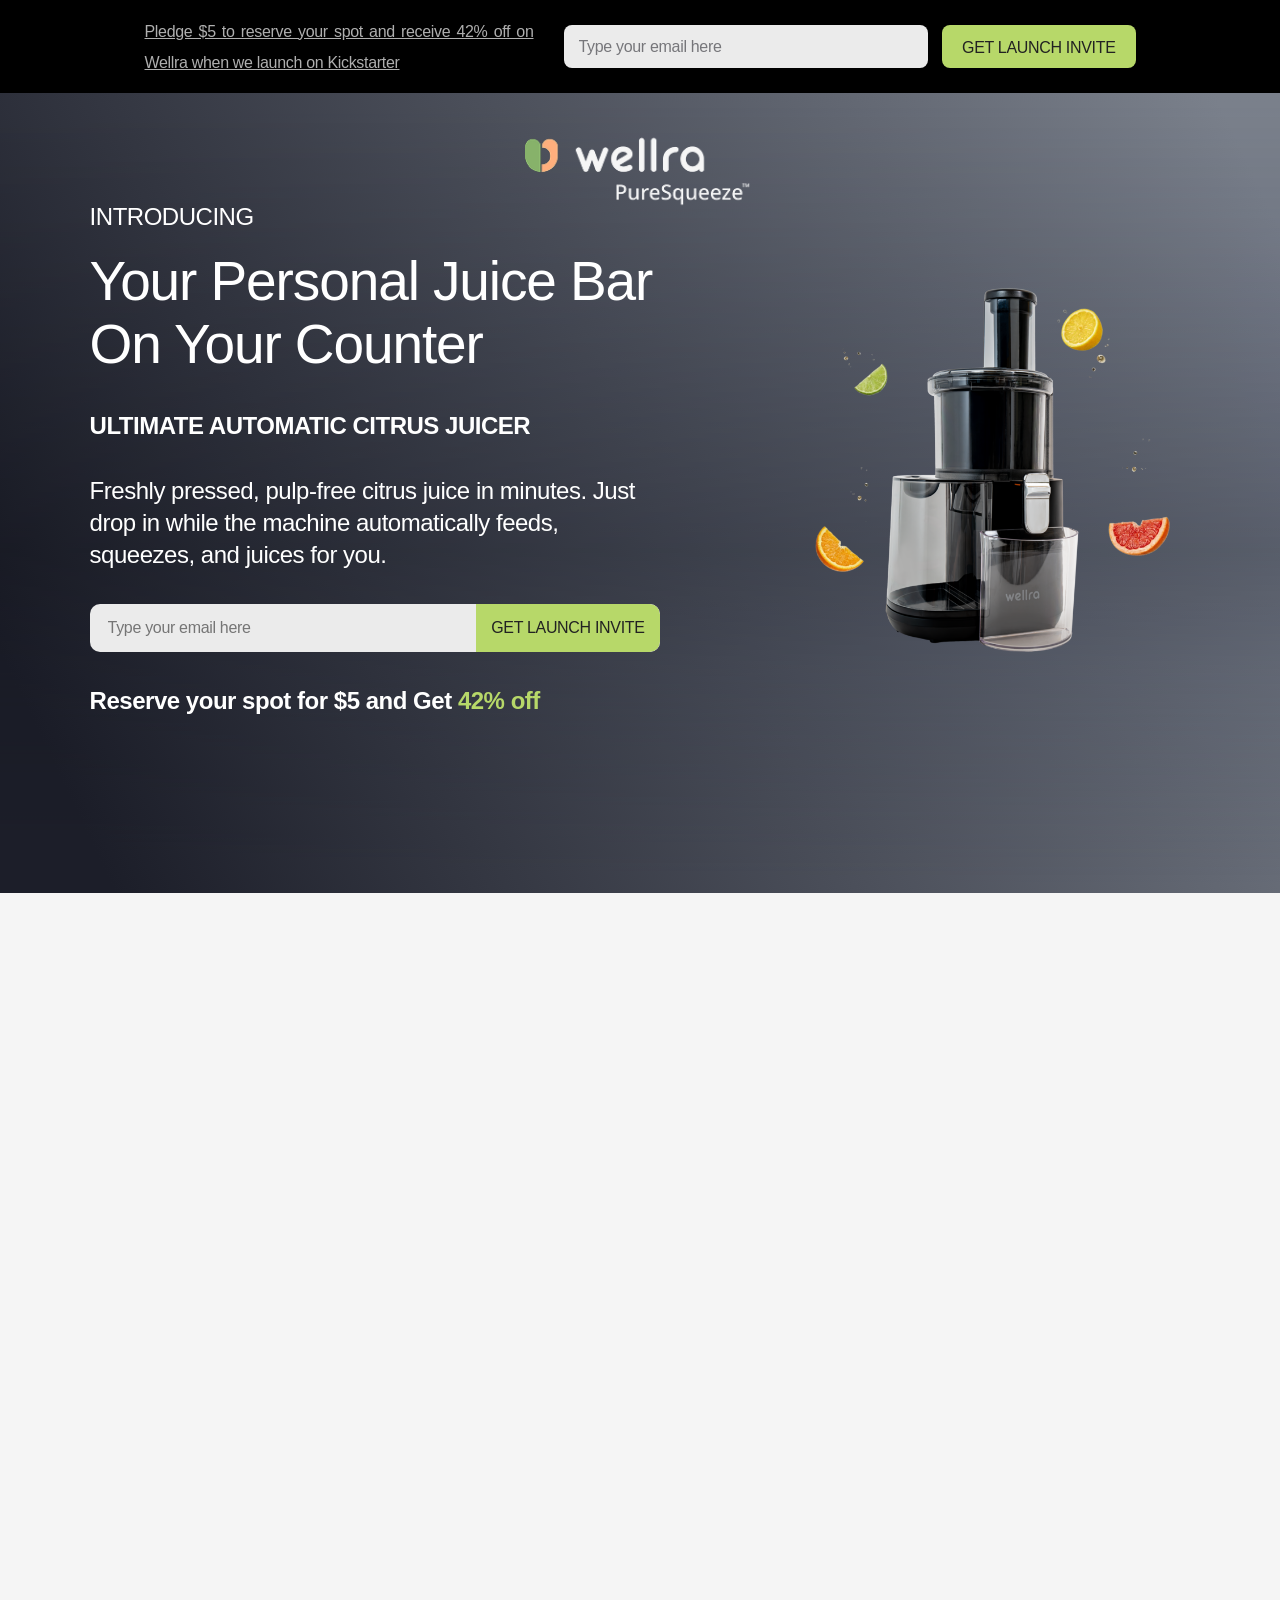
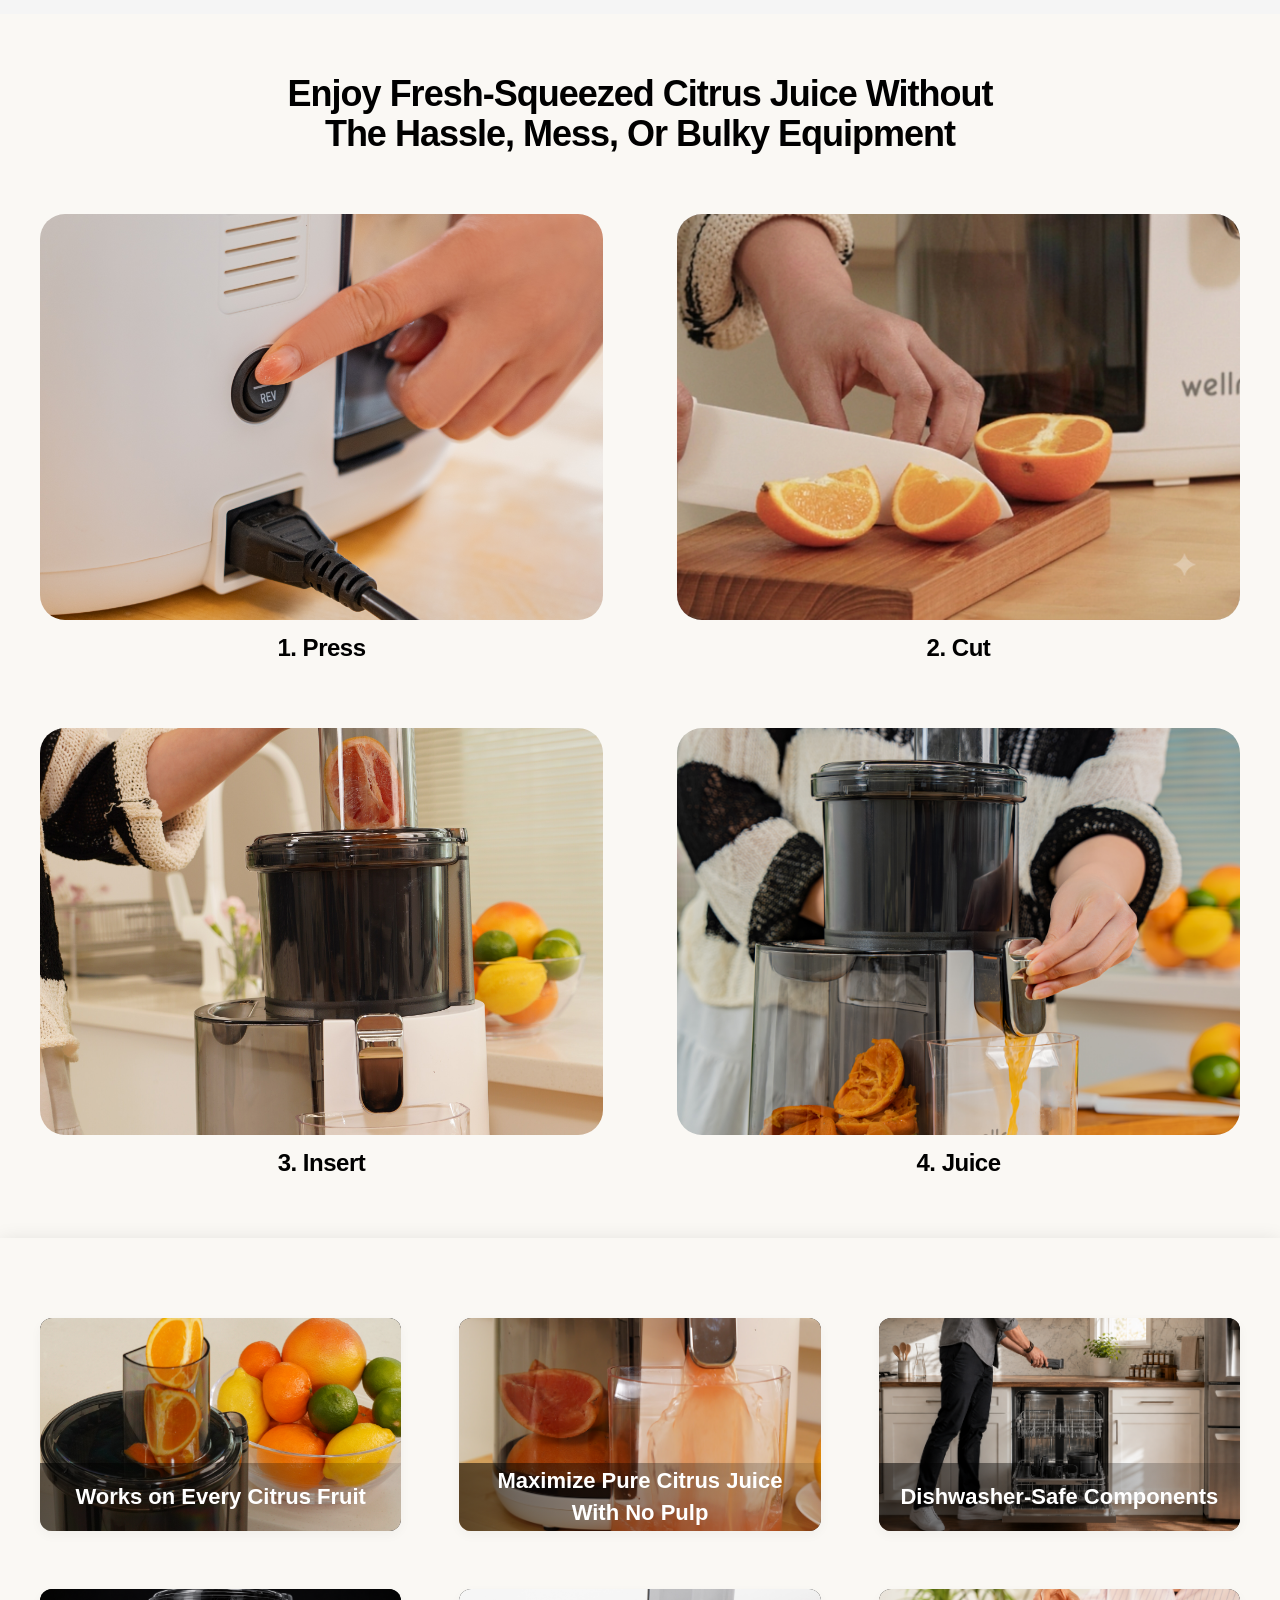
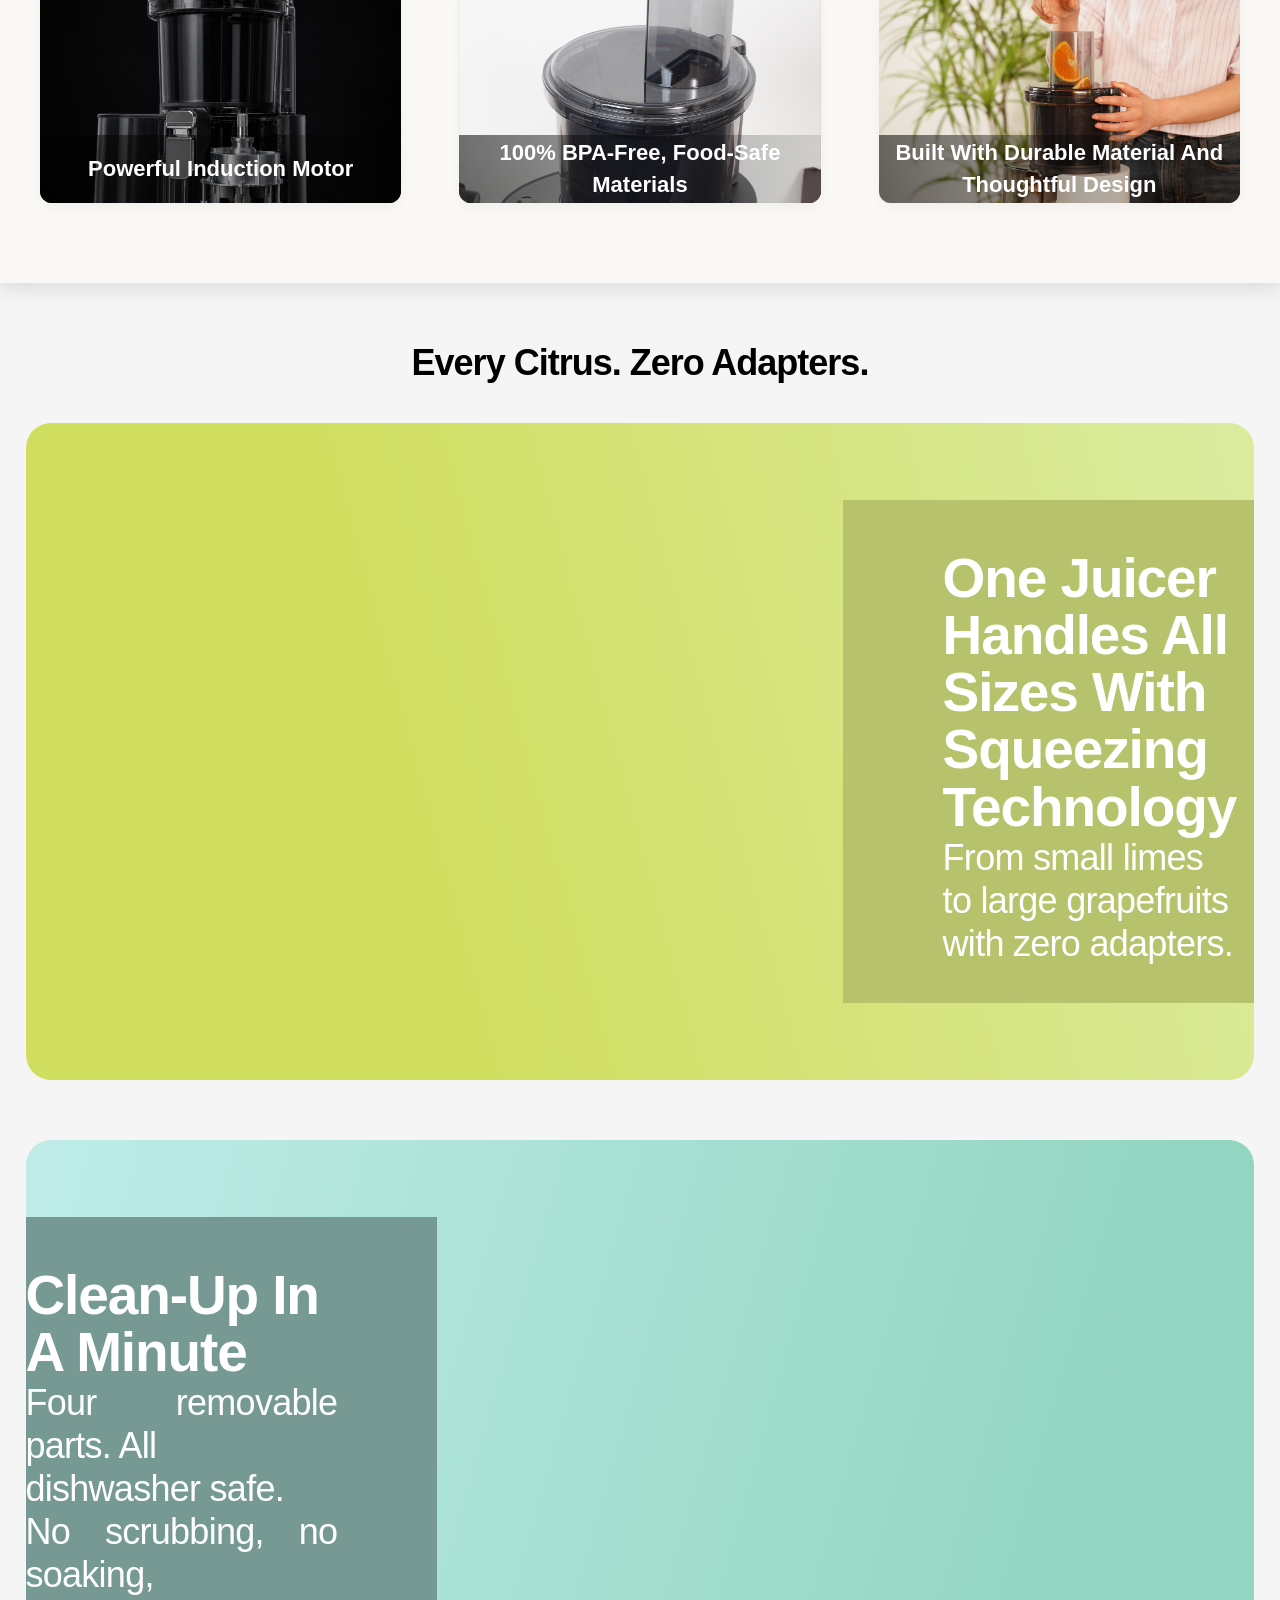
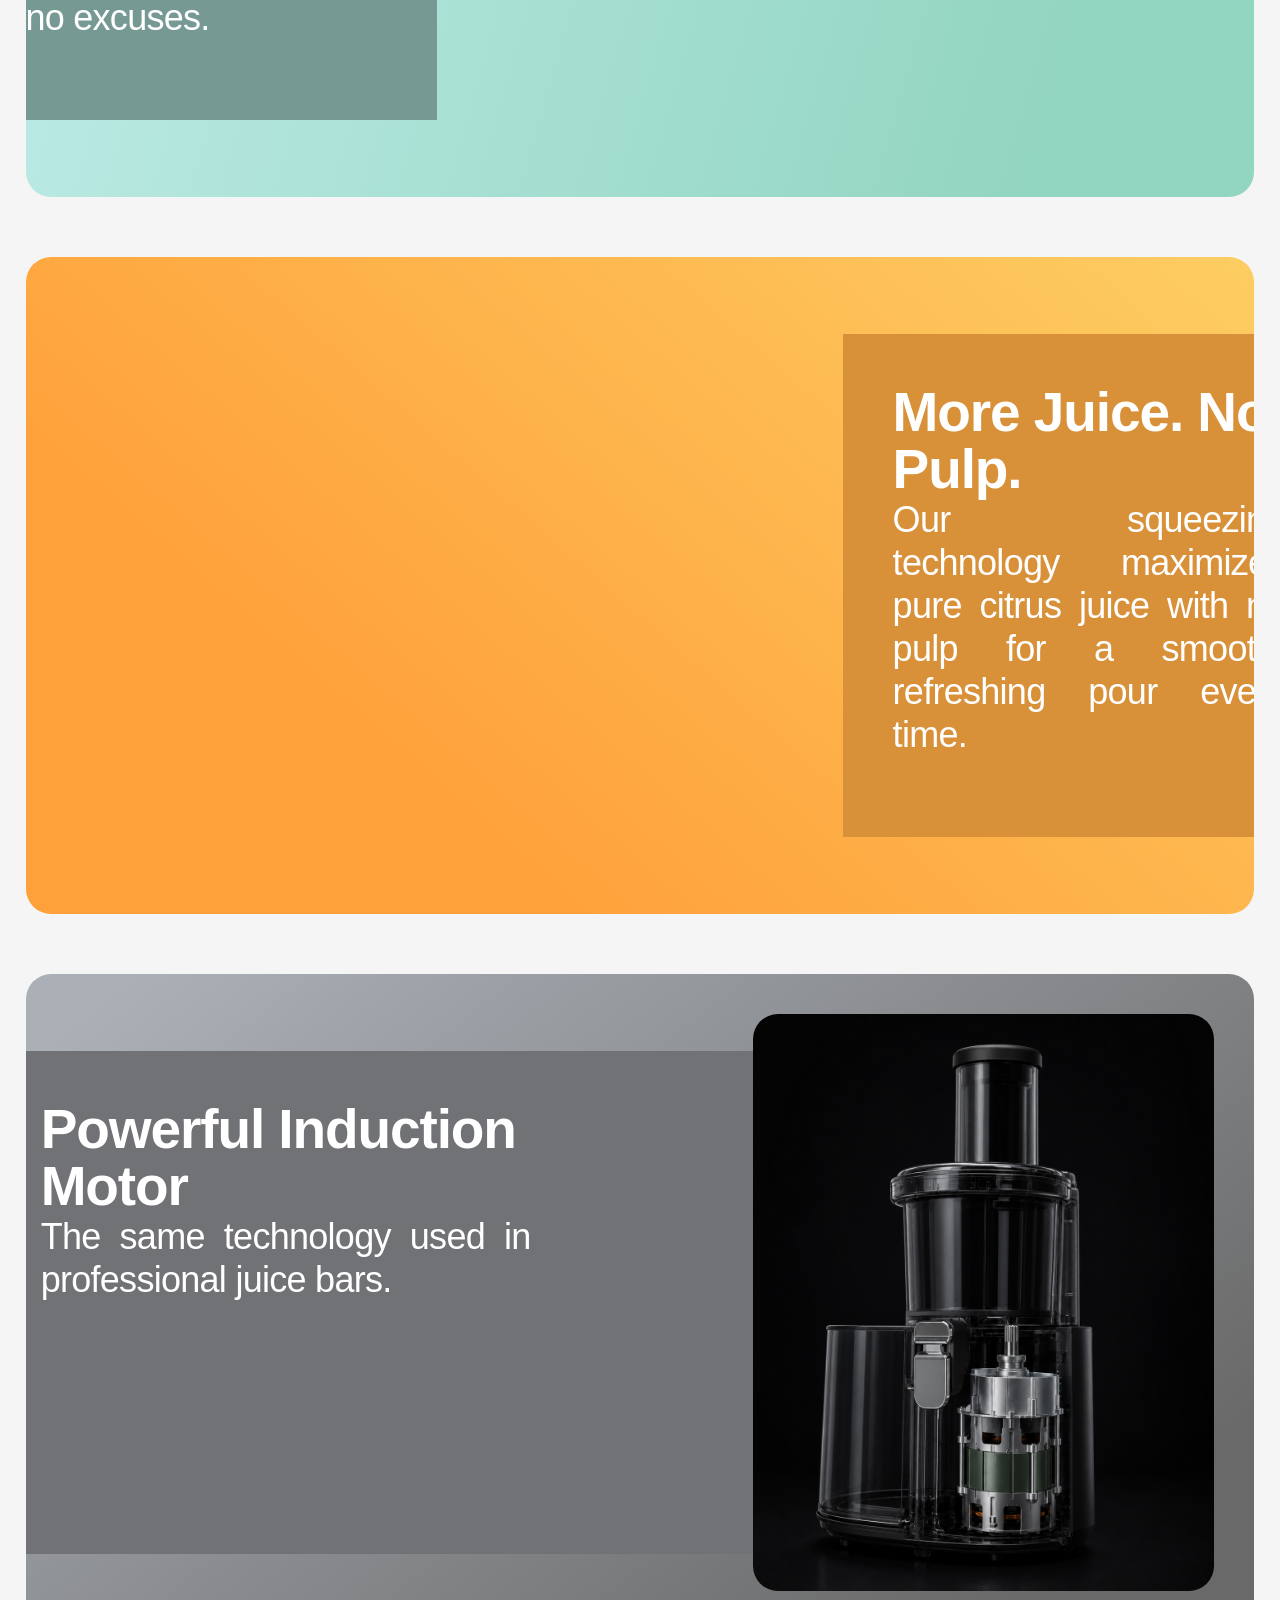
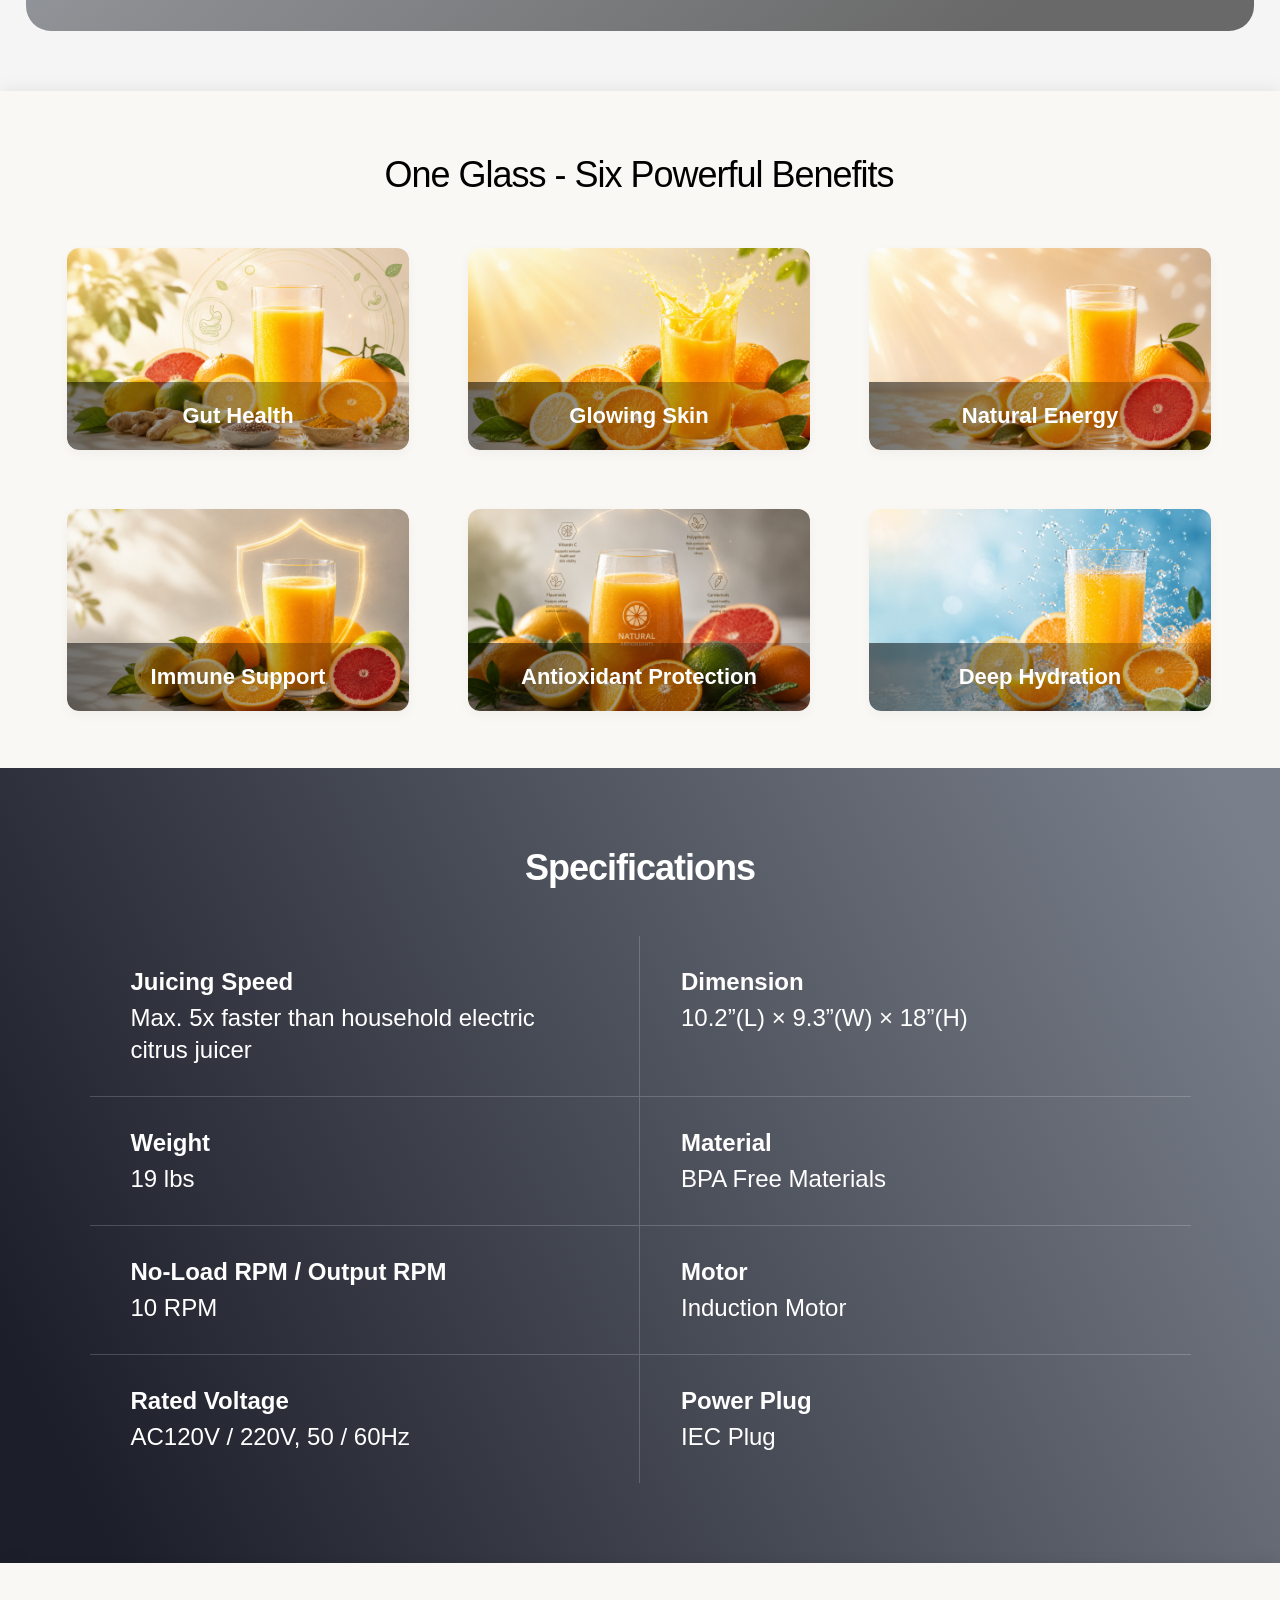
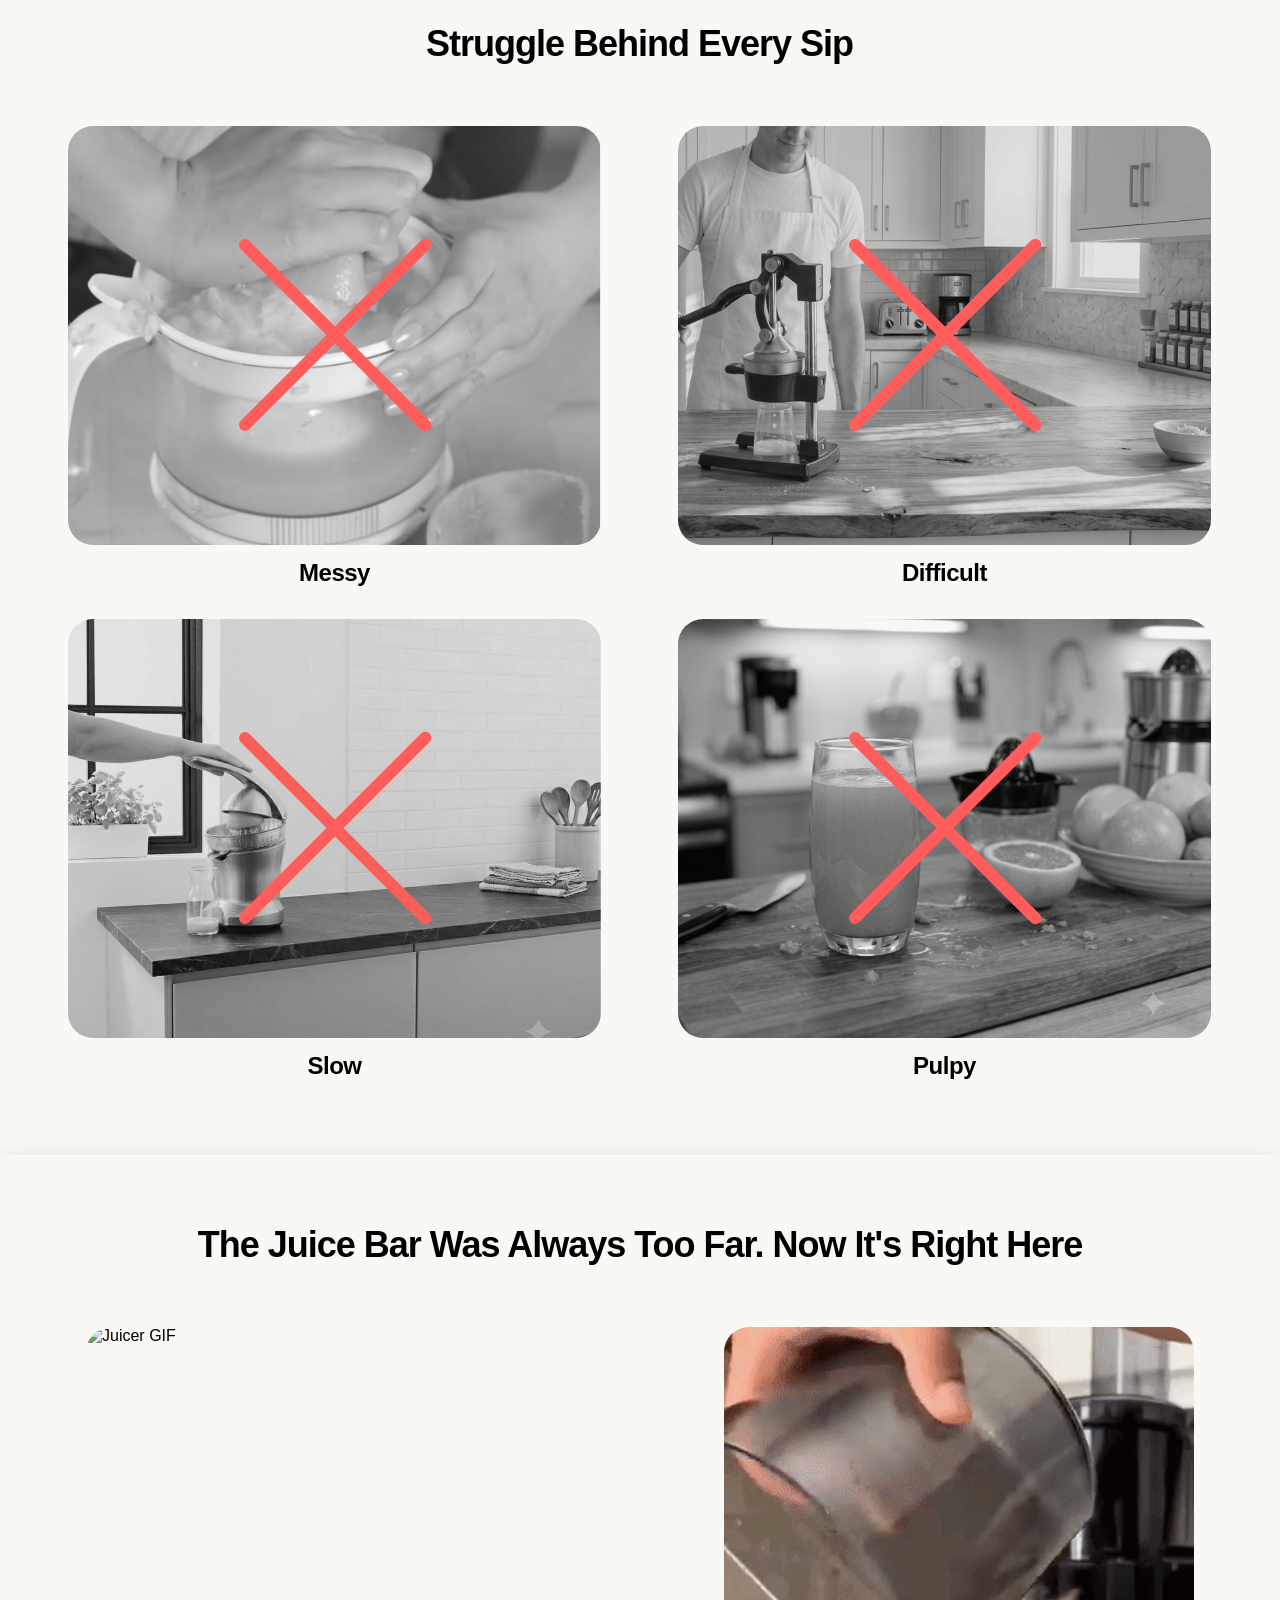
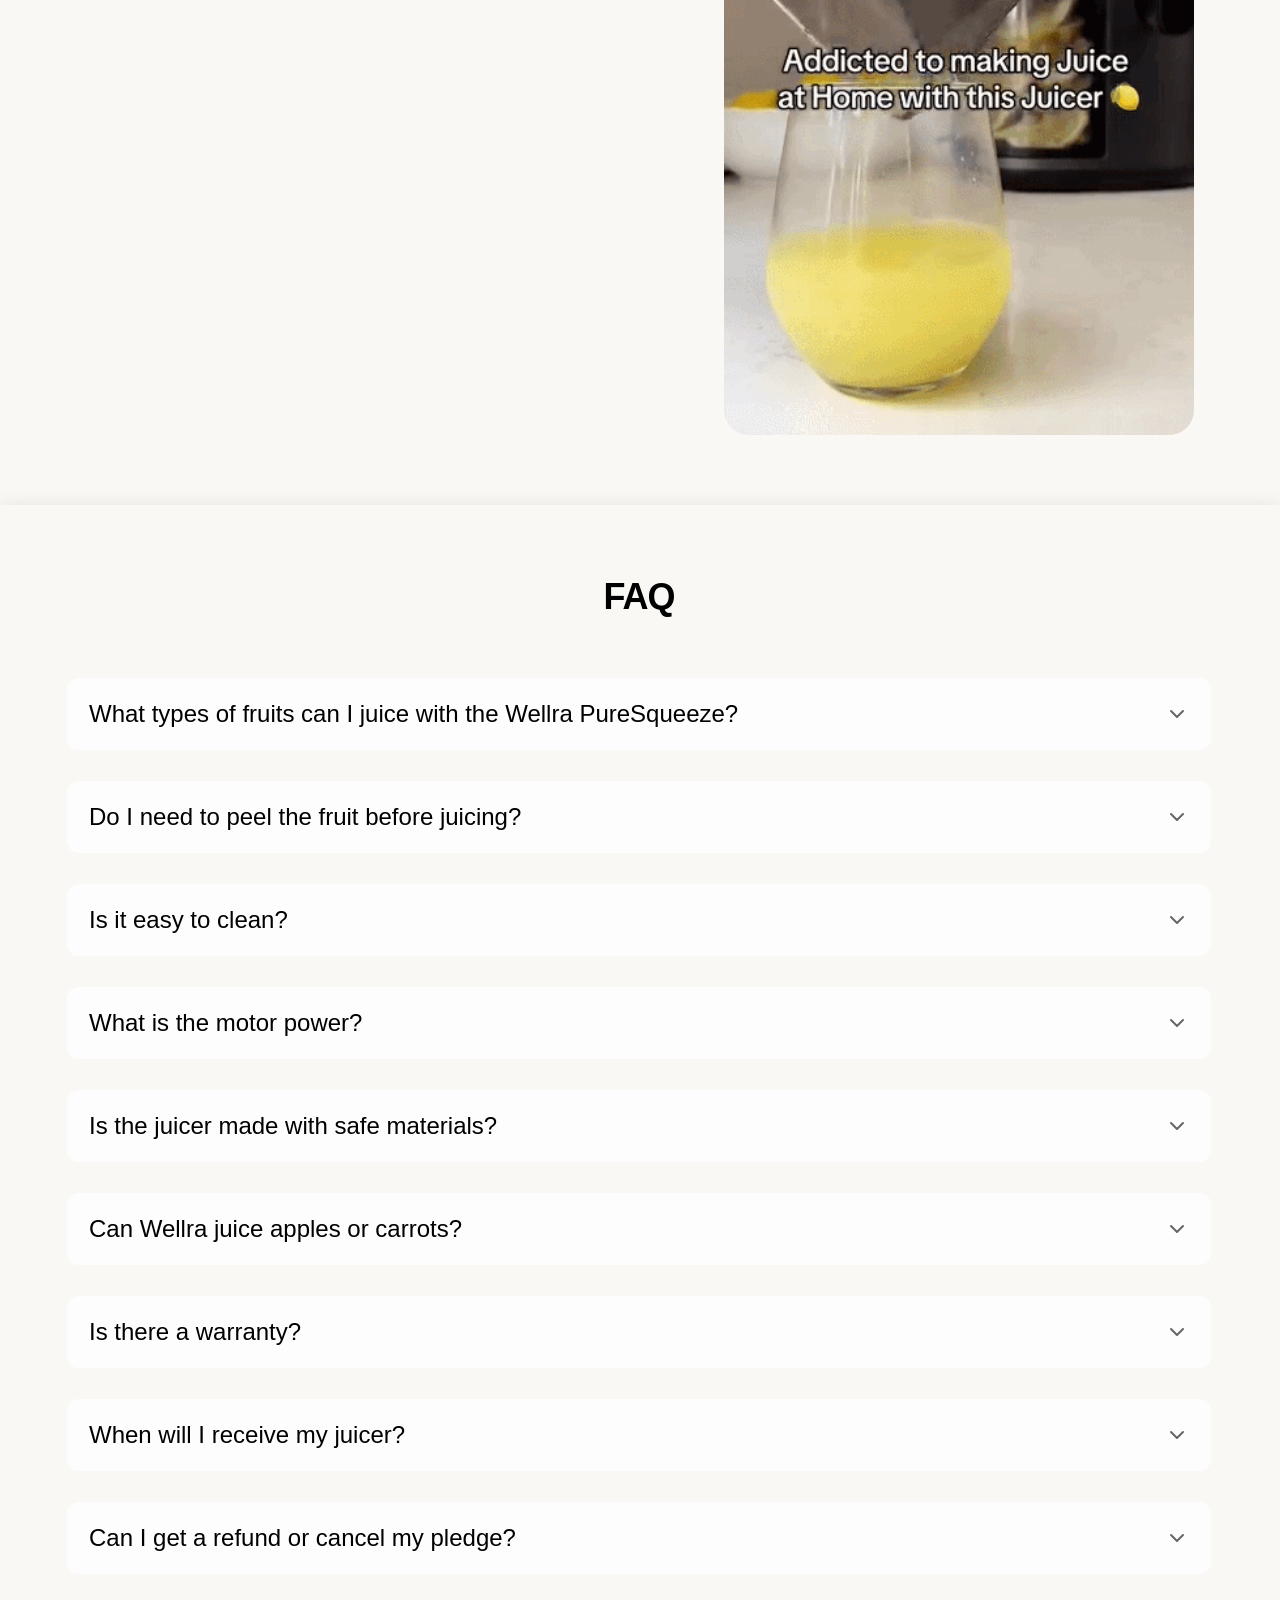
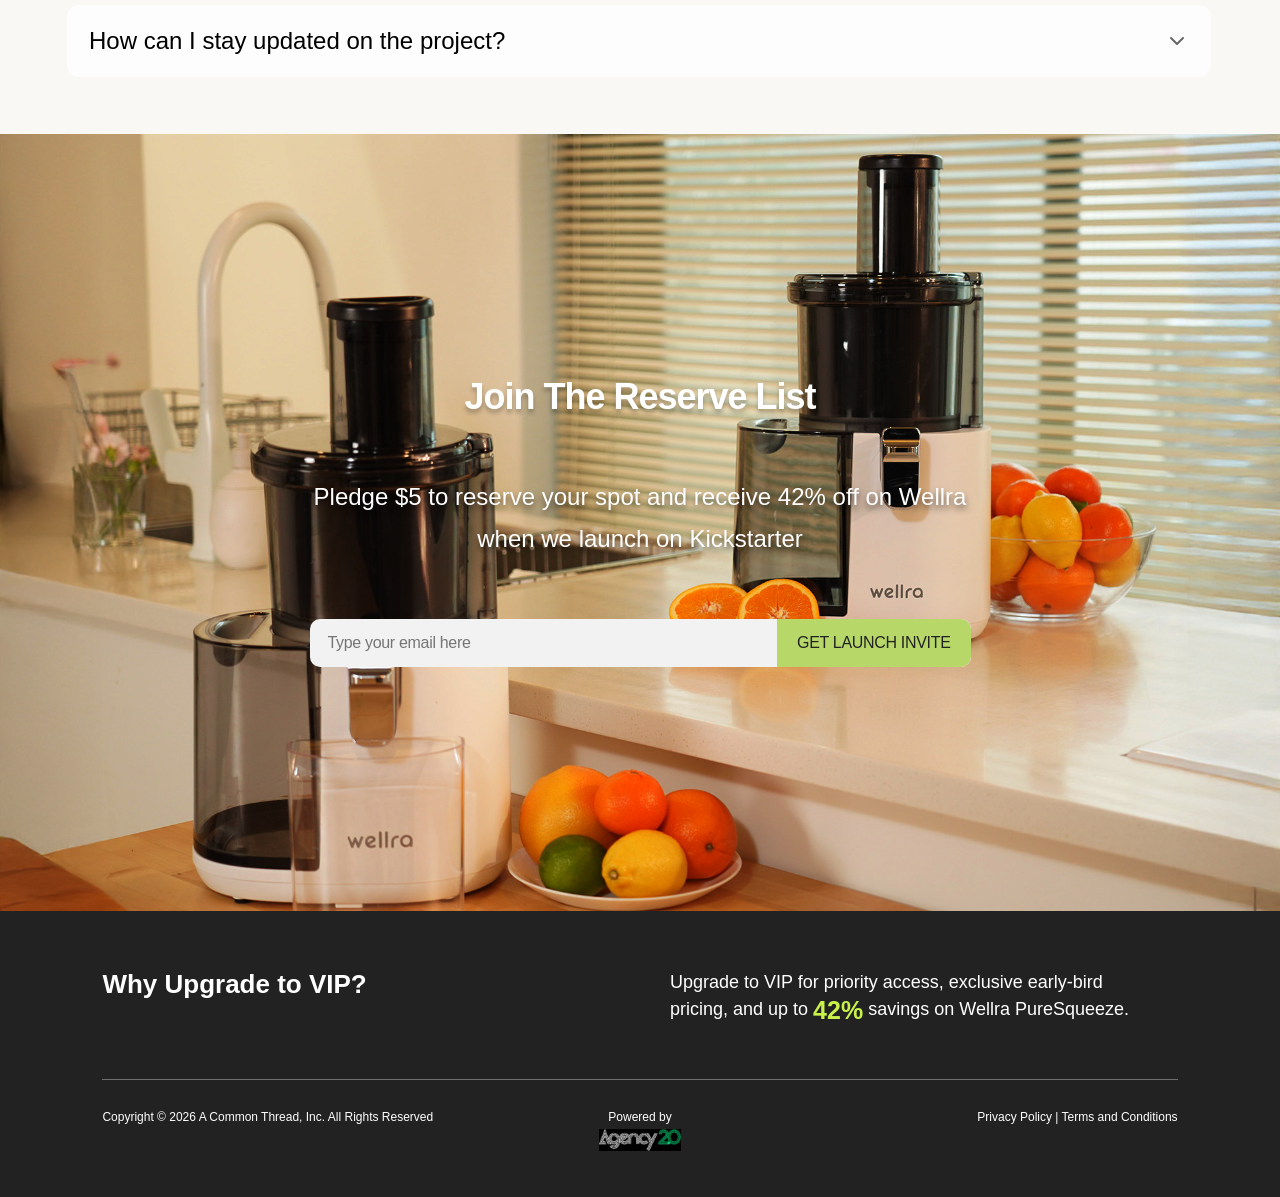
==== index.html @ 14c19776 "cross sign" ====
<!DOCTYPE html>
<html lang="en">

<head>
  <meta charset="UTF-8">
  <meta name="viewport" content="width=device-width, initial-scale=1.0">
  <title>Wellra PureSqueeze</title>
  <link rel="stylesheet" href="style.css">
</head>

<body>

  <header class="top-bar">
    <div class="top-bar-inner">
      <p>
        Pledge $5 to reserve your spot and receive
        42% off on Wellra when we launch on Kickstarter
      </p>

      <div class="top-form">
        <input type="email" placeholder="Type your email here">
        <button>GET LAUNCH INVITE</button>
      </div>
    </div>
  </header>

  <section class="hero">
    <div class="logo">
      <img src="images/logo-new.png" alt="Wellra Logo">
    </div>

    <div class="hero-content">
      <div class="left">
        <p class="intro">INTRODUCING</p>

        <h1>Your Personal Juice Bar <br> On Your Counter</h1>

        <h4>ULTIMATE AUTOMATIC CITRUS JUICER</h4>

        <p class="desc">
          Freshly pressed, pulp-free citrus juice in minutes.
          Just drop in while the machine automatically feeds,
          squeezes, and juices for you.
        </p>

        <div class="email-box">
          <input type="email" placeholder="Type your email here">
          <button onclick="window.location.href='reservation2.php';">GET LAUNCH INVITE</button>
        </div>

        <p class="offer">
          Reserve your spot for $5 and Get <span>42% off</span>
        </p>
      </div>

      <div class="right">
        <img src="images/juicer.png" alt="Juicer" class="juicer">
      </div>
    </div>
  </section>

  <section class="video-section">
    <video class="hero-video" autoplay muted loop playsinline>
      <source src="video/juicer.mp4" type="video/mp4">
      Your browser does not support the video tag.
    </video>
  </section>

  <section class="steps-section">

    <h2>
      Enjoy Fresh-Squeezed Citrus Juice Without
      The Hassle, Mess, Or Bulky Equipment
    </h2>

    <div class="steps-grid">

      <div class="step-card">
        <img src="images/press.jpg" alt="Press">
        <h4>1. Press</h4>
      </div>

      <div class="step-card">
        <img src="images/cut.png" alt="Cut">
        <h4>2. Cut</h4>
      </div>

      <div class="step-card">
        <img src="images/insert.JPG" alt="Insert">
        <h4>3. Insert</h4>
      </div>

      <div class="step-card">
        <img src="images/juice.jpg" alt="Juice">
        <h4>4. Juice</h4>
      </div>

    </div>

  </section>

  <section class="features-section">

    <div class="feature-grid">

      <div class="feature-tile">
        <img src="images/feat_citrus.png" alt="Works on Every Citrus Fruit">
        <div class="tile-label">
          Works on Every Citrus Fruit
        </div>
      </div>

      <div class="feature-tile">
        <img src="images/feat_nopulp.png" alt="Maximize Pure Citrus Juice With No Pulp">
        <div class="tile-label">
          Maximize Pure Citrus Juice With No Pulp
        </div>
      </div>

      <div class="feature-tile">
        <img src="images/feat_dishwasher.png" alt="Dishwasher-Safe Components">
        <div class="tile-label">
          Dishwasher-Safe Components
        </div>
      </div>

      <div class="feature-tile">
        <img src="images/feat_motor.png" alt="Powerful Induction Motor">
        <div class="tile-label">
          Powerful Induction Motor
        </div>
      </div>

      <div class="feature-tile">
        <img src="images/feat_bpa.png" alt="100% BPA-Free, Food-Safe Materials">
        <div class="tile-label">
          100% BPA-Free, Food-Safe Materials
        </div>
      </div>

      <div class="feature-tile">
        <img src="images/feat_durable.png" alt="Built With Durable Material">
        <div class="tile-label">
          Built With Durable Material And Thoughtful Design
        </div>
      </div>

    </div>

  </section>

  <!-- <section class="citrus-section">

    <h2>Every Citrus. Zero Adapters.</h2>

    <div class="feature-card green">
      <img src="img/citruscompatgifv2-1.png" alt="">
      <div>
        <h3>One Juicer Handles All Sizes With Squeezing Technology</h3>
        <p>From small limes to large grapefruits with zero adapters.</p>
      </div>
    </div>

    <div class="feature-card mint reverse">
      <img src="img/disassemblegif-2.png" alt="">
      <div>
        <h3>Clean-up In A Minute</h3>
        <p>Four removable parts. All dishwasher safe. No scrubbing, no soaking, no excuses.</p>
      </div>
    </div>

    <div class="feature-card orange">
      <img src="img/r.png" alt="">
      <div>
        <h3>More Juice. No Pulp.</h3>
        <p>Our squeezing technology maximizes pure citrus juice with no pulp for a smooth, refreshing pour every time.
        </p>
      </div>
    </div>

    <div class="feature-card gray reverse">
      <img src="img/chatgpt-image-jun-12-2026-04-56-12-PM-2.png" alt="">
      <div>
        <h3>Powerful Induction Motor</h3>
        <p>The same technology used in professional juice bars.</p>
      </div>
    </div>

  </section> -->

  <section class="citrus-section">

    <h2>Every Citrus. Zero Adapters.</h2>

    <div class="feature-card green">
      <div class="media">
        <video autoplay muted loop playsinline>
          <source src="video/juicer.mp4" type="video/mp4">
        </video>
      </div>

      <div class="content">
        <div class="img-bg">
          <h3>One Juicer Handles All Sizes With Squeezing Technology</h3>
          <p>From small limes<br> to large grapefruits<br> with zero adapters.</p>
        </div>
      </div>
    </div>

    <div class="feature-card mint reverse">

      <div class="media">
        <div class="media-reverse">
          <video autoplay muted loop playsinline>
            <source src="video/juicer.mp4" type="video/mp4">
          </video>
        </div>
      </div>

      <div class="content">
        <div class="img-mint">
          <h3>Clean-up In A Minute</h3>
          <p>Four removable parts. All <br>dishwasher safe.<br> No scrubbing, no soaking,<br> no excuses.</p>
        </div>
      </div>

    </div>

    <div class="feature-card orange">

      <div class="media">

        <video autoplay muted loop playsinline>
          <source src="video/juicer.mp4" type="video/mp4">
        </video>

      </div>

      <div class="content">
        <div class="img-orange">
          <h3>More Juice. No Pulp.</h3>
          <p>Our squeezing technology maximizes pure citrus juice with no pulp for a smooth, refreshing pour every time.
          </p>
        </div>
      </div>

    </div>

      <div class="feature-card gray reverse">

        <div class="media-gray">
          <!-- <img autoplay muted loop playsinline> -->
            <img class="gray-1" src="images/ChatGPT Image Jun 12, 2026, 04_56_12 PM.png">
        </div>

        <div class="content">
          <div class="gray-bg">
          <h3>Powerful Induction Motor</h3>
          <p>The same technology used in professional juice bars.</p>
          </div>
        </div>

      </div>

  </section>

  <section class="benefits-section">
    <h2>One Glass - Six Powerful Benefits</h2>

    <div class="benefits-grid">
      <div class="benefit-card">
        <img src="images/Gut-Health.png" alt="">
        <div class="benefit-label">Gut Health</div>
      </div>

      <div class="benefit-card">
        <img src="images/Glowing.png" alt="">
        <div class="benefit-label">Glowing Skin</div>
      </div>

      <div class="benefit-card">
        <img src="images/Natural.png" alt="">
        <div class="benefit-label">Natural Energy</div>
      </div>

      <div class="benefit-card">
        <img src="images/Immune.png" alt="">
        <div class="benefit-label">Immune Support</div>
      </div>

      <div class="benefit-card">
        <img src="images/Antioxidant.png" alt="">
        <div class="benefit-label">Antioxidant Protection</div>
      </div>

      <div class="benefit-card">
        <img src="images/Deep-Hydration.png" alt="">
        <div class="benefit-label">Deep Hydration</div>
      </div>
    </div>
  </section>

  <section class="specifications">

    <div class="spec-overlay">

      <h2>Specifications</h2>

      <div class="spec-grid">

        <div class="spec-item">
          <h4>Juicing Speed</h4>
          <p>Max. 5x faster than household electric citrus juicer</p>
        </div>

        <div class="spec-item">
          <h4>Dimension</h4>
          <p>10.2”(L) × 9.3”(W) × 18”(H)</p>
        </div>

        <div class="spec-item">
          <h4>Weight</h4>
          <p>19 lbs</p>
        </div>

        <div class="spec-item">
          <h4>Material</h4>
          <p>BPA Free Materials</p>
        </div>

        <div class="spec-item">
          <h4>No-Load RPM / Output RPM</h4>
          <p>10 RPM</p>
        </div>

        <div class="spec-item">
          <h4>Motor</h4>
          <p>Induction Motor</p>
        </div>

        <div class="spec-item">
          <h4>Rated Voltage</h4>
          <p>AC120V / 220V, 50 / 60Hz</p>
        </div>

        <div class="spec-item">
          <h4>Power Plug</h4>
          <p>IEC Plug</p>
        </div>

      </div>

    </div>

  </section>

  <section class="struggle-section">

    <h2 class="struggle-title">
      Struggle Behind Every Sip
    </h2>

    <div class="struggle-grid">

      <div class="struggle-card">
        <div class="struggle-media">
          <img src="images/messy.png" alt="Messy">
          <span class="struggle-x"></span>
        </div>
        <h4>Messy</h4>
      </div>

      <div class="struggle-card">
        <div class="struggle-media">
          <img src="images/difficult.png" alt="Difficult">
          <span class="struggle-x"></span>
        </div>
        <h4>Difficult</h4>
      </div>

      <div class="struggle-card">
        <div class="struggle-media">
          <img src="images/slow.png" alt="Slow">
          <span class="struggle-x"></span>
        </div>
        <h4>Slow</h4>
      </div>

      <div class="struggle-card">
        <div class="struggle-media">
          <img src="images/pulpy.png" alt="Pulpy">
          <span class="struggle-x"></span>
        </div>
        <h4>Pulpy</h4>
      </div>

    </div>

  </section>

  <section class="juice-section">

    <h2>The juice bar was always too far. Now it's right here</h2>

    <div class="juice-grid">

      <div class="juice-card">
        <img src="images/juice1.gif" alt="Juicer GIF">
      </div>

      <div class="juice-card">
        <img src="images/juice2.gif" alt="Juicer GIF">
      </div>

    </div>

  </section>

  <!-- FAQ -->
  <section class="faq-section">
    <h2 class="faq-title">FAQ</h2>
    <div class="faq-list">
      <details class="faq-item">
        <summary>What types of fruits can I juice with the Wellra PureSqueeze?
          <svg class="chev" width="18" height="18" viewBox="0 0 24 24" fill="none">
            <path d="M6 9l6 6 6-6" stroke="currentColor" stroke-width="2" stroke-linecap="round"
              stroke-linejoin="round" />
          </svg>
        </summary>
        <div class="faq-answer">The PureSqueeze is built for citrus — oranges, lemons, limes, and grapefruits of nearly
          any size, with no adapters needed.</div>
      </details>
      <details class="faq-item">
        <summary>Do I need to peel the fruit before juicing?
          <svg class="chev" width="18" height="18" viewBox="0 0 24 24" fill="none">
            <path d="M6 9l6 6 6-6" stroke="currentColor" stroke-width="2" stroke-linecap="round"
              stroke-linejoin="round" />
          </svg>
        </summary>
        <div class="faq-answer">No peeling needed — simply cut the fruit in half and place it in the chute. The rind
          stays out of your glass.</div>
      </details>
      <details class="faq-item">
        <summary>Is it easy to clean?
          <svg class="chev" width="18" height="18" viewBox="0 0 24 24" fill="none">
            <path d="M6 9l6 6 6-6" stroke="currentColor" stroke-width="2" stroke-linecap="round"
              stroke-linejoin="round" />
          </svg>
        </summary>
        <div class="faq-answer">Yes. Four removable parts are all dishwasher safe, so clean-up takes about a minute.
        </div>
      </details>
      <details class="faq-item">
        <summary>What is the motor power?
          <svg class="chev" width="18" height="18" viewBox="0 0 24 24" fill="none">
            <path d="M6 9l6 6 6-6" stroke="currentColor" stroke-width="2" stroke-linecap="round"
              stroke-linejoin="round" />
          </svg>
        </summary>
        <div class="faq-answer">PureSqueeze uses a professional-grade induction motor for consistent, powerful
          squeezing.</div>
      </details>
      <details class="faq-item">
        <summary>Is the juicer made with safe materials?
          <svg class="chev" width="18" height="18" viewBox="0 0 24 24" fill="none">
            <path d="M6 9l6 6 6-6" stroke="currentColor" stroke-width="2" stroke-linecap="round"
              stroke-linejoin="round" />
          </svg>
        </summary>
        <div class="faq-answer">All food-contact components are made from 100% BPA-free, food-safe materials.</div>
      </details>
      <details class="faq-item">
        <summary>Can Wellra juice apples or carrots?
          <svg class="chev" width="18" height="18" viewBox="0 0 24 24" fill="none">
            <path d="M6 9l6 6 6-6" stroke="currentColor" stroke-width="2" stroke-linecap="round"
              stroke-linejoin="round" />
          </svg>
        </summary>
        <div class="faq-answer">PureSqueeze is optimized specifically for citrus fruits and is not designed for hard
          produce like apples or carrots.</div>
      </details>
      <details class="faq-item">
        <summary>Is there a warranty?
          <svg class="chev" width="18" height="18" viewBox="0 0 24 24" fill="none">
            <path d="M6 9l6 6 6-6" stroke="currentColor" stroke-width="2" stroke-linecap="round"
              stroke-linejoin="round" />
          </svg>
        </summary>
        <div class="faq-answer">Yes, backers will receive full warranty details in their Kickstarter updates ahead of
          shipping.</div>
      </details>
      <details class="faq-item">
        <summary>When will I receive my juicer?
          <svg class="chev" width="18" height="18" viewBox="0 0 24 24" fill="none">
            <path d="M6 9l6 6 6-6" stroke="currentColor" stroke-width="2" stroke-linecap="round"
              stroke-linejoin="round" />
          </svg>
        </summary>
        <div class="faq-answer">Estimated delivery timing will be shared once the Kickstarter campaign launches and
          funding closes.</div>
      </details>
      <details class="faq-item">
        <summary>Can I get a refund or cancel my pledge?
          <svg class="chev" width="18" height="18" viewBox="0 0 24 24" fill="none">
            <path d="M6 9l6 6 6-6" stroke="currentColor" stroke-width="2" stroke-linecap="round"
              stroke-linejoin="round" />
          </svg>
        </summary>
        <div class="faq-answer">Pledges can be adjusted or cancelled any time before the campaign closes, per
          Kickstarter's policies.</div>
      </details>
      <details class="faq-item">
        <summary>How can I stay updated on the project?
          <svg class="chev" width="18" height="18" viewBox="0 0 24 24" fill="none">
            <path d="M6 9l6 6 6-6" stroke="currentColor" stroke-width="2" stroke-linecap="round"
              stroke-linejoin="round" />
          </svg>
        </summary>
        <div class="faq-answer">Reserve your spot with your email above and follow us on Kickstarter for every update.
        </div>
      </details>
    </div>
  </section>

  <section class="reserve-section" id="tmp-verify-anchor">
    <div class="reserve-overlay">
      <div class="reserve-content">
        <h2>Join The Reserve List</h2>
        <p>
          Pledge $5 to reserve your spot and receive 42% off on Wellra
          <br>
          when we launch on Kickstarter
        </p>

        <form class="reserve-form">
          <input type="email" placeholder="Type your email here" required>
          <button type="submit">GET LAUNCH INVITE</button>
        </form>
      </div>
    </div>
  </section>
  <footer class="vip-footer">
    <div class="vip-top">
      <h2>Why Upgrade to VIP?</h2>

      <p>
        Upgrade to VIP for priority access, exclusive early-bird<br>
        pricing, and up to <span class="highlight">42%</span> savings on
        Wellra PureSqueeze.
      </p>
    </div>

    <div class="footer-line"></div>

    <div class="vip-bottom">
      <p>Copyright © 2026 A Common Thread, Inc. All Rights Reserved</p>

      <div class="powered">
        <p>Powered by</p>
        <img src="images/agency20.png" alt="Agency 2.0">
      </div>

      <p>Privacy Policy | Terms and Conditions</p>
    </div>
  </footer>






  <script src="script.js"></script>
</body>

</html>
---- style.css ----
html,
body {
  min-height: 100%;
}

body {
  background: #f5f5f5;
}

* {
  margin: 0;
  padding: 0;
  box-sizing: border-box;
  font-family: Helvetica, Arial, sans-serif;
}

.top-bar {
  width: 100%;
  background: #000;
}

.top-bar-inner {
  display: flex;
  justify-content: center;
  align-items: center;
  gap: 30px;
  padding: 15px 40px;
  flex-wrap: wrap;
  width: 100%;
  margin: 0 auto;
  min-height: 93px;
}

.top-bar p {
  margin: 0;
  width: 389px;
  max-width: 100%;
  font-size: 16px;
  line-height: 31px;
  letter-spacing: -0.32px;
  text-align: justify;
  text-decoration: underline;
  color:#AFAFAF;
}

.top-bar span {
  font-weight: 800;
}

.top-form {
  display: flex;
  align-items: center;
  gap: 14px;
  flex-wrap: wrap;
  width: 572px;
  max-width: 100%;
  height: 43px;
}

.top-form input {
  flex: 1;
  min-width: 220px;
  height: 100%;
  padding: 0 15px;
  border: none;
  border-radius: 8px;
  background: #ebebeb;
  font-size: 16px;
  letter-spacing: -0.32px;
  color: #76767a;
}

.top-form input::placeholder {
  color: #76767a;
}

.top-form button {
  min-width: 190px;
  height: 100%;
  border: none;
  border-radius: 8px;
  background: #b7d869;
  color: #222;
  font-size: 16px;
  letter-spacing: -0.32px;
  text-transform: uppercase;
  font-weight: normal;
  cursor: pointer;
}

@media (max-width: 768px) {
  .top-bar-inner {
    flex-direction: column;
    gap: 15px;
    padding: 18px 20px;
  }

  .top-form {
    width: 100%;
    max-width: 420px;
  }

  .top-form input {
    flex: 1;
    width: 100%;
  }
}

@media (max-width: 480px) {
  .top-form {
    flex-direction: column;
  }

  .top-form input,
  .top-form button {
    width: 100%;
  }
}

input {
  width: 280px;
  padding: 14px 16px;
  border: none;
  outline: none;
  border-radius: 6px;
}

button {
  background: #c8f36a;
  color: #000;
  border: none;
  padding: 14px 20px;
  border-radius: 6px;
  font-size: 13px;
  font-weight: 800;
  cursor: pointer;
}

/* HERO */
.hero {
  position: relative;
  min-height: calc(100vh - 100px);
  background: linear-gradient(244.41deg, rgb(122, 128, 139) 3.9%, rgb(28, 30, 41) 93.08%);
  color: #fff;
  padding: 30px 7% 60px;
  overflow: hidden;
}

.hero::before {
  content: "";
  position: absolute;
  inset: 0;
  background: linear-gradient(180deg, rgba(70, 74, 85, 0) 0%, rgb(50, 53, 64) 57.2%, rgba(69, 73, 84, 0.65) 72.6%, rgba(104, 109, 120, 0) 100%);
  mix-blend-mode: overlay;
  opacity: 0.36;
  pointer-events: none;
}

.logo {
  position: relative;
  z-index: 1;
  text-align: center;
}

.logo img {
  width: 230px;
  height: auto;
  max-width: 100%;
}

.hero-content {
  position: relative;
  z-index: 1;
  display: flex;
  align-items: center;
  justify-content: space-between;
  gap: 60px;
  max-width: 1300px;
  margin: 0 auto;
}

.left {
  display: flex;
  flex-direction: column;
  align-items: flex-start;
  gap: 33px;
  max-width: 621px;
}

.intro {
  font-size: 24px;
  font-weight: 400;
  line-height: 0px;
  letter-spacing: -0.48px;
  text-transform: uppercase;
  margin: 0;
}

.left h1 {
  font-size: clamp(32px, 5vw, 55px);
  font-weight: 400;
  line-height: 1.15;
  letter-spacing: -1.1px;
  margin: 0;
}

.left h4 {
  font-size: 24px;
  font-weight: 700;
  line-height: 32px;
  letter-spacing: -0.48px;
  text-transform: uppercase;
  color: #fff;
  margin: 0;
}

.desc {
  font-size: 24px;
  line-height: 32px;
  letter-spacing: -0.48px;
  max-width: 570px;
  margin: 0;
  color: #fff;
}

.email-box {
  display: flex;
  align-items: center;
  width: 100%;
  max-width: 570px;
  height: 48px;
  background: #ebebeb;
  border-radius: 10px;
  padding-left: 18px;
  overflow: hidden;
}

.email-box input {
  flex: 1;
  height: 100%;
  padding: 0;
  border: none;
  outline: none;
  background: transparent;
  font-size: 16px;
  letter-spacing: -0.32px;
  color: #76767a;
}

.email-box button {
  height: 100%;
  padding: 0 15px;
  border: none;
  border-radius: 0 10px 10px 0;
  background: #b7d869;
  color: #222;
  font-size: 16px;
  letter-spacing: -0.32px;
  text-transform: uppercase;
  font-weight: normal;
  cursor: pointer;
}

.offer {
  font-size: 24px;
  font-weight: 700;
  line-height: 31px;
  letter-spacing: -0.48px;
  margin-top: 0;
  color: #fff;
}

.offer span {
  color: #b7d869;
}

.right {
  flex: 1;
  display: flex;
  justify-content: flex-end;
  margin: 30px 0px 20px 90px;
}

.juicer {
  width: 100%;
  max-width: 680px;
  height: auto;
}

/* TABLET */
@media (max-width: 991px) {
  .top-bar {
    flex-direction: column;
    padding: 18px 20px;
  }

  .hero {
    padding: 32px 25px;
  }

  .hero-content {
    flex-direction: column;
    text-align: center;
  }

  .desc {
    margin-left: auto;
    margin-right: auto;
  }

  .email-box {
    justify-content: center;
  }

  .right {
    justify-content: center;
  }

  .juicer {
    width: 420px;
  }
}

/* MOBILE */
@media (max-width: 576px) {

  .top-form,
  .email-box {
    flex-direction: column;
    width: 100%;
    gap: 10px;
  }

  input,
  .email-box input,
  button {
    width: 100%;
    border-radius: 6px;
  }

  .logo {
    margin-bottom: 30px;
  }

  .logo img {
    width: 145px;
  }

  .left h1 {
    font-size: 32px;
  }

  .desc {
    font-size: 15px;
  }

  .juicer {
    width: 300px;
  }
}
/* =========================
  onther section 
========================= */
.how-it-works {
  background: #f6f3ef;
  padding-bottom: 60px;
}

.top-image img {
  width: 100%;
  height: 360px;
  object-fit: cover;
  display: block;
}

.container {
  width: 90%;
  max-width: 1120px;
  margin: 0 auto;
}

.how-it-works h2 {
  text-align: center;
  color: #000;
  font-size: 28px;
  line-height: 1.25;
  font-weight: 800;
  margin: 55px 0 45px;
}

/* =========================
  step section
========================= */

.steps-section {
  width: 100%;
  padding: 60px 40px;
  background: #faf8f4;
}

.steps-section h2 {
  text-align: center;
  max-width: 714px;
  margin: 0 auto 60px;
  font-size: 36px;
  font-weight: 700;
  line-height: 40px;
  letter-spacing: -1px;
  color: #000;
}

.steps-grid {
  max-width: 1304px;
  margin: 0 auto;
  display: grid;
  grid-template-columns: repeat(2, minmax(260px, 1fr));
  column-gap: 74px;
  row-gap: 65px;
}

.step-card {
  display: flex;
  flex-direction: column;
  align-items: center;
  gap: 13px;
  text-align: center;
}

.step-card img {
  width: 100%;
  aspect-ratio: 615 / 444;
  object-fit: cover;
  border-radius: 25px;
  display: block;
}

.step-card h4 {
  margin: 0;
  font-size: 24px;
  font-weight: 700;
  line-height: 30px;
  letter-spacing: -0.48px;
  color: #000;
}
.step-section h2{

  font-size: 22px;
  font-weight: 700;
  color: #111;
}

/* Tablet */

@media (max-width:992px) {

  .steps-section {
    padding: 50px 25px;
  }

  .steps-section h2 {
    font-size: 32px;
  }

  .step-card img {
    width: 100%;
    height: 290px;
    object-fit: cover;
    border-radius: 16px;
    display: block;
  }

}

/* Mobile */

@media (max-width:768px) {

  .steps-grid {
    grid-template-columns: 1fr;
    gap: 30px;
  }

  .steps-section h2 {
    font-size: 26px;
  }

  .step-card img {
    width: 100%;
    height: 290px;
    object-fit: cover;
    border-radius: 16px;
    display: block;
  }

  .step-card h4 {
    font-size: 18px;
  }

}

/* ==========================
   video Section
========================== */
.video-section {
  width: 100%;
  overflow: hidden;
  padding: 0;
  box-shadow: 0px 4px 23.1px 0px rgba(0, 0, 0, 0.25);
}

.hero-video {
  width: 100%;
  height: clamp(400px, 56.32vw, 811px);
  object-fit: cover;
  display: block;
}

/* ==========================
   Feature Section
========================== */



.features-section {
  width: 100%;
  padding: 80px 40px;
  background: #faf8f4;
  box-shadow: 0px 4px 20.3px rgba(0, 0, 0, 0.12);
}

.feature-grid {
  max-width: 1305px;
  margin: 0 auto;
  display: grid;
  grid-template-columns: repeat(3, minmax(240px, 1fr));
  gap: 58px;
}

.feature-tile {
  position: relative;
  overflow: hidden;
  border-radius: 12px;
  aspect-ratio: 396 / 234;
  background: #111;
  box-shadow: 0 4px 12px rgba(0, 0, 0, 0.04);
  transition: transform 0.35s ease, box-shadow 0.35s ease;
}

.feature-tile:hover {
  transform: translateY(-4px);
  box-shadow: 0 8px 20px rgba(0, 0, 0, 0.08);
}

.feature-tile img {
  width: 100%;
  height: 100%;
  object-fit: cover;
  display: block;
}

.tile-label {
  position: absolute;
  left: 0;
  right: 0;
  bottom: 0;
  height: 68px;
  background: linear-gradient(
269deg, rgba(0, 0, 0, 0.1), rgba(0, 0, 0, 0.55));
  border-radius: 0 0 12px 12px;
  display: flex;
  align-items: center;
  justify-content: center;
  padding: 0 16px;
  color: #fff;
  font-size: 22px;
  font-weight: 700;
  line-height: 32px;
  text-align: center;
}

/* Tablet */
@media (max-width:992px) {

  .features-section {
    padding: 60px 24px;
  }

  .feature-grid {
    grid-template-columns: repeat(2, minmax(240px, 1fr));
    gap: 24px;
  }

  .feature-tile {
    min-height: 320px;
  }

  .tile-label {
    font-size: 18px;
  }

}

/* Mobile */
@media (max-width:768px) {

  .features-section {
    padding: 50px 20px;
  }

  .feature-grid {
    grid-template-columns: 1fr;
    gap: 22px;
  }

  .feature-tile {
    min-height: 320px;
  }

  .tile-label {
    font-size: 17px;
    padding: 18px 16px;
  }

}

/* ==========================
   Every Citrus. Zero Adapters.
========================== */

.citrus-section {
  width: min(1304px, 96%);
  margin: 0 auto;
  padding: 60px 0 0px;
  /* box-shadow:0px 4px 20.3px rgb(0 0 0 / 43%);  */
}

.citrus-section h2 {
  text-align: center;
  max-width: 714px;
  margin: 0 auto 40px;
  font-size: 36px;
  font-weight: 700;
  line-height: 40px;
  letter-spacing: -1px;
  color: #000;
}

.feature-card {
  display: flex;
  align-items: stretch;
  max-width: 1304px;
  height: 657px;
  margin: 0 auto 60px;
  border-radius: 25px;
  overflow: hidden;
}

.feature-card.reverse {
  flex-direction: row-reverse;
}
.media-reverse{
   width: 777px;
  height: 583px;
  min-height: 330px;
  display: block;
  object-fit: cover;
  border-radius: 3;
  margin: 40px 80px 40px -40px !important;
}

.img-mint{
  background-color: #769A93;
    padding: 20px 100px 0px 200px;
    width: 612px;
    height: 503px;
    padding-top: 50px;

}
.img-orange{
   background-color: #D99139;
    padding: 50px 170px 0px 50px;
    /* padding: 20px 100px 0px 100px; */
    width: 612px;
    height: 503px;
}
.img-bg{
    background-color: #B6C26C;
    padding: 20px 100px 0px 100px;
    width: 612px;
    height: 503px;
    padding-top: 50px

   

}
.feature-card .content {
  flex: 0 0 42%;
  display: flex;
  flex-direction: column;
  justify-content: center;
  gap: 17px;
  /* padding: 45px; */
}

.feature-card .media {
  position: relative;
  flex: 1;
}

.feature-card .media video
{
  width: 777px;
  height: 583px;
  min-height: 330px;
  display: block;
  object-fit: cover;
  
  border-radius: 25px;
  margin: 40px 0px 40px 40px ;
}
/* .feature-card .media img{
 width: 452px;
    height: 553px;
    display: block;
    border-radius: 25px;
} */
.media-gray{
   display: flex;
    justify-content: flex-end; /* Align image to the right */
    margin: 40px 40px 40px 0px;
}
.gray-1{
border-radius: 25px;
}
.gray-bg{
background-color: #707275;
    padding: 20px 100px 0px 100px;
    width: 812px;
    height: 503px;
    padding-top: 50px
}
.fruit-badge {
  position: absolute;
  left: 16px;
  bottom: 16px;
  background: #5c8a3a;
  color: #fff;
  font-size: 20px;
  font-weight: 800;
  padding: 6px 14px;
  border-radius: 6px;
  letter-spacing: 0.5px;
}

.feature-card h3 {
  font-size: 55px;
  font-weight: 700;
  line-height: 1.04;
  letter-spacing: -1.1px;
  text-transform: capitalize;
  color: #fff;
  margin: 0;
}

.feature-card p {
  font-size: 36px;
  font-weight: 400;
  line-height: 43px;
  letter-spacing: -0.72px;
  text-align: justify;
  color: #fff;
  max-width: 490px;
}

.green {
  background: linear-gradient(255deg, rgb(219, 235, 158) 2%, rgb(208, 222, 96) 67%);
}

.mint {
  background: linear-gradient(106deg, rgb(191, 236, 232) 0.6%, rgb(146, 213, 192) 84%);
}

.orange {
  background: linear-gradient(221deg, rgb(253, 205, 98) 0.5%, rgb(255, 161, 59) 73%);
}

.gray {
  background: linear-gradient(142deg, rgb(171, 176, 183) 5.3%, rgb(105, 105, 105) 87%);
}

@media (max-width: 992px) {
  .feature-card {
    flex-direction: column;
    gap: 0;
  }

  .feature-card.reverse {
    flex-direction: column;
  }

  .feature-card .content {
    flex: none;
    padding: 32px;
    
  }

  .feature-card .media video,
  .feature-card .media img {
    min-height: 260px;
  }

  .feature-card h3 {
    font-size: 32px;
  }

  .feature-card p {
    font-size: 17px;
    max-width: none;
  }
}

@media (max-width: 768px) {
  .citrus-section {
    padding: 40px 0;
  }

  .feature-card {
    border-radius: 20px;
  }

  .feature-card .content {
    padding: 24px;
  }

  .feature-card h3 {
    font-size: 28px;
  }

  .feature-card p {
    font-size: 16px;
  }
}

.benefits-section {
  width: 100%;
  background: #faf8f4;
  padding: 64px 69px 57px 67px;
  box-shadow: 0px 4px 20.3px rgba(0, 0, 0, 0.12);
}

.benefits-section h2 {
  text-align: center;
  font-size: 36px;
  line-height: 40px;
  font-weight: normal;
  letter-spacing: -1px;
  color: #000;
  margin-bottom: 53px;
}

.benefits-grid {
  max-width: 1304px;
  margin: 0 auto;
  display: grid;
  grid-template-columns: repeat(3, minmax(240px, 1fr));
  gap: 59px;
}

.benefit-card {
  position: relative;
  aspect-ratio: 396 / 234;
  border-radius: 12px;
  overflow: hidden;
  box-shadow: 0 4px 12px rgba(0, 0, 0, 0.04);
  transition: transform 0.28s ease, box-shadow 0.28s ease;
}

.benefit-card:hover {
  transform: translateY(-4px);
  box-shadow: 0 8px 20px rgba(0, 0, 0, 0.08);
}

.benefit-card img {
  width: 100%;
  height: 100%;
  object-fit: cover;
  display: block;
}

.benefit-label {
  position: absolute;
  left: 0;
  right: 0;
  bottom: 0;
  height: 68px;
  background: linear-gradient(
269deg, rgba(0, 0, 0, 0.1), rgba(0, 0, 0, 0.55));
  border-radius: 0 0 12px 12px;
  display: flex;
  align-items: center;
  justify-content: center;
  padding: 0 16px;
  color: #fff;
  font-size: 22px;
  font-weight: 700;
  line-height: 32px;
  text-align: center;
}

/* Tablet */
@media (max-width: 992px) {
  .benefits-section {
    padding: 55px 25px;
  }

  .benefits-grid {
    grid-template-columns: repeat(2, 1fr);
    gap: 30px;
  }

  .benefits-section h2 {
    font-size: 30px;
  }
}

/* Mobile */
@media (max-width: 576px) {
  .benefits-section {
    padding: 40px 16px;
  }

  .benefits-section h2 {
    font-size: 24px;
    line-height: 1.3;
    margin-bottom: 30px;
  }

  .benefits-grid {
    grid-template-columns: 1fr;
    gap: 22px;
  }

  .benefit-label {
    height: 55px;
    font-size: 18px;
    line-height: 1.3;
  }
}



.specifications {

  width: 100%;
  padding: 80px 30px;

  background: linear-gradient(243deg, rgb(122, 128, 139) 3.9%, rgb(28, 30, 41) 93.08%);

}

.spec-overlay {

  max-width: 1300px;
  margin: auto;

}

.specifications h2 {

  text-align: center;
  color: #fff;
  font-size: 36px;
  line-height: 40px;
  font-weight: 700;
  letter-spacing: -1px;
  margin-bottom: 48px;

}

.spec-grid {

  max-width: 1101px;
  margin: 0 auto;
  display: grid;
  grid-template-columns: repeat(2, 1fr);

}

.spec-item {

  padding: 30px 41px;
  color: #fff;

  border-right: 1px solid rgba(255, 255, 255, .18);
  border-bottom: 1px solid rgba(255, 255, 255, .18);

}

.spec-item:nth-child(even) {

  border-right: none;

}

.spec-item:nth-last-child(-n+2) {

  border-bottom: none;

}

.spec-item h4 {

  font-size: 24px;
  line-height: 32px;
  font-weight: 700;
  margin-bottom: 4px;

}

.spec-item p {

  font-size: 24px;
  line-height: 32px;
  font-weight: 400;
  color: #fff;

}

/* ==========================
  Struggle behind every sip

========================== */


.struggle-section {
  width: 100%;
  padding: 61px 69px 74px 68px;
  background: #faf8f4;
  box-shadow: 0px 4px 17.25px rgba(0, 0, 0, 0.15);
}

.struggle-title {
  text-align: center;
  font-size: 36px;
  line-height: 40px;
  font-weight: 700;
  letter-spacing: -1px;
  text-transform: capitalize;
  color: #000;
  margin-bottom: 62px;
}

.struggle-grid {
  max-width: 1303px;
  margin: auto;
  display: grid;
  grid-template-columns: repeat(2, 1fr);
  column-gap: 77px;
  row-gap: 31px;
}

.struggle-card {
  display: flex;
  flex-direction: column;
  align-items: center;
  gap: 13px;
  text-align: center;
}

.struggle-media {
  position: relative;
  width: 100%;
}

.struggle-card img {
  width: 100%;
  aspect-ratio: 616 / 484;
  object-fit: cover;
  border-radius: 25px;
  display: block;
  filter: grayscale(100%);
}

.struggle-x {
  position: absolute;
  inset: 0;
  pointer-events: none;
}

.struggle-x::before,
.struggle-x::after {
  content: "";
  position: absolute;
  top: 50%;
  left: 50%;
  width: 50%;
  height: 12px;
  background: #ff5c5c;
  border-radius: 7px;
}

.struggle-x::before {
  transform: translate(-50%, -50%) rotate(45deg);
}

.struggle-x::after {
  transform: translate(-50%, -50%) rotate(-45deg);
}

.struggle-card h4 {
  margin: 0;
  font-size: 24px;
  line-height: 30px;
  font-weight: 700;
  letter-spacing: -0.48px;
  color: #000;
}

@media(max-width:992px) {

  .struggle-section {
    padding: 50px 25px;
  }

  .struggle-grid {
    gap: 30px;
  }

  .struggle-card img {
    height: 380px;
  }

  .struggle-title {
    font-size: 34px;
  }

}

@media(max-width:576px) {

  .struggle-section {
    padding: 40px 16px;
  }

  .struggle-grid {
    grid-template-columns: 1fr;
    gap: 25px;
  }

  .struggle-card img {
    height: 250px;
  }

  .struggle-title {
    font-size: 28px;
  }

  .struggle-card h4 {
    font-size: 20px;
  }

}

/* ==========================
 viedo

========================== */

.juice-section {
  width: 100%;
  padding: 70px 20px;
  background: #faf8f4;
  box-shadow: 0px 4px 20.3px rgba(0, 0, 0, 0.12);
}

.juice-section h2 {
  text-align: center;
  max-width: 890px;
  margin: 0 auto 62px;
  font-size: 36px;
  line-height: 40px;
  font-weight: 700;
  letter-spacing: -1px;
  text-transform: capitalize;
  color: #000;
}

.juice-grid {
  max-width: 1108px;
  margin: auto;
  display: flex;
  justify-content: center;
  gap: 168px;
}

.juice-card {
  width: 100%;
  max-width: 470px;
  aspect-ratio: 470 / 708;
  border-radius: 25px;
  overflow: hidden;
}

.juice-card img {
  width: 100%;
  height: 100%;
  display: block;
  object-fit: cover;
}

/* Tablet */

@media (max-width:992px) {

  .juice-section h2 {
    font-size: 34px;
  }

  .juice-grid {
    max-width: 700px;
    gap: 25px;
  }

  .juice-card {
    max-width: 330px;
  }

}

/* Mobile */

@media (max-width:768px) {

  .juice-section {
    padding: 50px 18px;
  }

  .juice-section h2 {
    font-size: 28px;
    line-height: 1.4;
  }

  .juice-grid {
    flex-direction: column;
    align-items: center;
    gap: 20px;
  }

  .juice-card {
    width: 100%;
    max-width: 360px;
  }

}




/* ---------- FAQ ---------- */
/* .faq-list { max-width: 900px; margin: 0 auto; display: flex; flex-direction: column; gap: 12px; }
.faq-item {
  background: #fff;
  border-radius: var(--radius-sm);
  padding: 4px 22px;
  box-shadow: 0 1px 3px rgba(0,0,0,.06);
}
.faq-item summary {
  list-style: none;
  cursor: pointer;
  display: flex;
  align-items: center;
  justify-content: space-between;
  padding: 18px 0;
  font-weight: 600;
  gap: 16px;
}
.faq-item summary::-webkit-details-marker { display: none; }
.faq-item .chev { transition: transform .2s ease; flex-shrink: 0; }
.faq-item[open] .chev { transform: rotate(180deg); }
.faq-item .faq-answer { padding: 0 0 20px; opacity: .85; } */

/* FAQ Section */

.faq-section {
  width: 100%;
  background: #faf8f4;
  padding: 72px 69px 57px 67px;
  box-shadow: 0px 4px 20.3px rgba(0, 0, 0, 0.12);
  margin: 0;
}

.faq-title {
  text-align: center;
  font-size: 36px;
  line-height: 40px;
  font-weight: 700;
  letter-spacing: -1px;
  color: #000;
  margin-bottom: 61px;
}

.faq-list {
  width: 100%;
  max-width: 1304px;
  margin: 0 auto;
  display: flex;
  flex-direction: column;
  gap: 31px;
}

.faq-item {
  width: 100%;
  background: #fdfdfd;
  border-radius: 12px;
  padding: 0;
  box-shadow: none;
  border: none;
}

.faq-item summary {
  list-style: none;
  cursor: pointer;
  min-height: 72px;
  display: flex;
  align-items: center;
  justify-content: space-between;
  gap: 18px;
  padding: 22px;
  font-size: 24px;
  font-weight: 400;
  color: #000;
}

.faq-item summary::-webkit-details-marker {
  display: none;
}

.faq-item .chev {
  width: 24px;
  height: 24px;
  color: #666;
  flex-shrink: 0;
  transition: transform .25s ease;
}

.faq-item[open] .chev {
  transform: rotate(180deg);
}

.faq-answer {
  padding: 0 22px 22px;
  font-size: 16px;
  line-height: 1.7;
  color: #555;
}

/* Tablet */
@media(max-width:768px) {
  .faq-section {
    padding: 45px 12px;
  }

  .faq-list {
    max-width: 100%;
  }

  .faq-item summary {
    padding: 14px;
    font-size: 16px;
    min-height: 46px;
  }
}

/* Mobile */
@media(max-width:480px) {
  .faq-section {
    padding: 38px 10px;
  }

  .faq-title {
    font-size: 20px;
    margin-bottom: 22px;
  }

  .faq-list {
    gap: 10px;
  }

  .faq-item {
    border-radius: 6px;
  }

  .faq-item summary {
    padding: 12px;
    min-height: 44px;
    font-size: 13px;
  }

  .faq-answer {
    padding: 0 12px 16px;
    font-size: 13px;
  }
}

/* image Section */

.reserve-section {
  width: 100%;
  min-height: 300px;
  background:
    linear-gradient(rgba(0, 0, 0, 0.55), rgba(0, 0, 0, 0.55)),
    url("images/reserve-bg.jpg") center/cover no-repeat;
  background-blend-mode: soft-light;
  position: relative;
}

/* .reserve-section::after {
    content: "";
    position: absolute;
    inset: 0;
    background: rgba(20, 22, 20, .45);
    z-index: 1;
} */

.reserve-overlay {
  width: 100%;
  display: flex;
  align-items: center;
  justify-content: center;
  padding: 243px 20px 244px;
}

.reserve-content {
  display: flex;
  flex-direction: column;
  align-items: center;
  gap: 59px;
  text-align: center;
  color: #fff;
  max-width: 661px;
  width: 100%;
}

.reserve-content h2 {
  font-size: 36px;
  line-height: 40px;
  font-weight: 700;
  letter-spacing: -1px;
  text-transform: capitalize;
  text-shadow: 0px 4px 4.3px rgba(0, 0, 0, 0.25);
  margin: 0;
}

.reserve-content p {
  font-size: 24px;
  line-height: 42px;
  font-weight: 400;
  text-shadow: 0px 4px 6.3px rgba(0, 0, 0, 0.54);
  margin: 0;
}

.reserve-form {
  /* max-width: 520px; */
  width: 100%;
  height: 48px;
  margin: 0 auto;
  display: flex;
  align-items: center;
  background: #f2f2f2;
  border-radius: 10px;
  padding-left: 18px;
  overflow: hidden;
}

.reserve-form input {
  flex: 1;
  height: 100%;
  border: none;
  outline: none;
  background: transparent;
  padding: 0;
  font-size: 16px;
  letter-spacing: -0.32px;
  color: #76767a;
}

.reserve-form button {
  height: 100%;
  border: none;
  border-radius: 0 10px 10px 0;
  background: #b7d869;
  color: #222;
  padding: 0 20px;
  font-size: 16px;
  letter-spacing: -0.32px;
  text-transform: uppercase;
  font-weight: normal;
  cursor: pointer;
  white-space: nowrap;
}

/* Tablet */
@media(max-width:768px) {

  .reserve-overlay {
    padding: 140px 20px;
  }

  .reserve-content {
    gap: 30px;
  }

  .reserve-content h2 {
    font-size: 26px;
  }

  .reserve-content p {
    font-size: 17px;
    line-height: 1.6;
  }
}

/* Mobile */
@media(max-width:520px) {

  .reserve-overlay {
    padding: 90px 16px;
  }

  .reserve-content h2 {
    font-size: 24px;
  }

  .reserve-content p {
    font-size: 14px;
  }

  .reserve-content p br {
    display: none;
  }

  .reserve-form {
    flex-direction: column;
    height: auto;
    border-radius: 8px;
    padding-left: 0;
  }

  .reserve-form input {
    width: 100%;
    padding: 15px;
  }

  .reserve-form button {
    width: 100%;
    padding: 15px;
    border-radius: 0 0 8px 8px;
  }
}

/* footer Section */
.vip-footer {
  width: 100%;
  background: #222;
  color: #fff;
  padding: 58px 8% 42px;
}

.vip-top {
  display: grid;
  grid-template-columns: 1fr 1fr;
  align-items: start;
  gap: 60px;
  margin-bottom: 55px;
}

.vip-top .highlight {
  color: #c8f24a;
  font-size: 25px;
  /* Bigger */
  font-weight: 800;
  line-height: 1;
  display: inline-block;
  vertical-align: middle;
}

.vip-top h2 {
  font-size: 26px;
  font-weight: 800;
  color: #fff;
}

.vip-top p {
  font-size: 18px;
  line-height: 1.55;
  color: #fff;
  text-align: justify;
}

.vip-top span {
  color: #c8f24a;
  font-weight: 800;
}

.footer-line {
  width: 100%;
  height: 1px;
  background: rgba(255, 255, 255, .35);
  margin-bottom: 30px;
}

.vip-bottom {
  display: grid;
  grid-template-columns: 1fr auto 1fr;
  align-items: start;
  gap: 30px;
}

.vip-bottom p {
  font-size: 12px;
  color: #fff;
}

.vip-bottom>p:last-child {
  text-align: right;
}

.powered {
  text-align: center;
}

.powered p {
  margin-bottom: 5px;
}

.powered img {
  width: 82px;
  height: auto;
}

/* Mobile */
@media(max-width:768px) {
  .vip-footer {
    padding: 45px 20px 35px;
  }

  .vip-top {
    grid-template-columns: 1fr;
    gap: 22px;
    margin-bottom: 38px;
  }

  .vip-top h2 {
    font-size: 24px;
  }

  .vip-top p {
    font-size: 16px;
  }

  .vip-top p br {
    display: none;
  }

  .vip-bottom {
    grid-template-columns: 1fr;
    text-align: center;
    gap: 18px;
  }

  .vip-bottom>p:last-child {
    text-align: center;
  }
}



/* ---------- Reservation page ---------- */
.reserve-hero {
  background: linear-gradient(120deg, var(--navy-dark), var(--navy-light));
  color: #fff;
  padding: 40px 24px 70px;
}
.reserve-hero-grid {
  max-width: var(--max-width);
  margin: 0 auto;
  display: grid;
  grid-template-columns: 1fr 1fr;
  gap: 40px;
  align-items: center;
}
.reserve-hero-left .logo { margin-bottom: 28px; }
.reserve-hero-left h2 {
  text-transform: uppercase;
  letter-spacing: .06em;
  font-size: 1rem;
  color: var(--lime);
  margin-bottom: 6px;
}
.reserve-hero-left img { margin: 20px 0; border-radius: var(--radius-md); }
.price-line { font-size: 1.05rem; font-weight: 600; }
.price-line .old { text-decoration: line-through; opacity: .7; margin-left: 10px; }
.price-line .vip-price { color: var(--lime); font-weight: 800; }
/* 
.reserve-card {
  background: #fff;
  color: var(--ink);
  border-radius: var(--radius-lg);
  padding: 32px;
  box-shadow: 0 20px 50px rgba(0,0,0,.25);
} */

.field input:invalid.touched { border-color: #d9534f; }
.field-row { display: grid; grid-template-columns: 1fr 1fr; gap: 14px; }
.reserve-card {
    width: 420px;
    max-width: 100%;
    padding: 30px;
    background: #f5f5f5;
    border-radius: 12px;
    color: #111; /* Default text color */
}

.reserve-card h3,
.reserve-card label,
.reserve-card span,
.reserve-card p,
.reserve-card .price-field {
    color: #111 !important;
}

.field {
    margin-bottom: 18px;
}

.field label {
    display: block;
    font-weight: 700;
    font-size: .85rem;
    margin-bottom: 6px;
    color: #111 !important;
}

.field input {
    width: 100%;
    border: 1px solid #e2e0da;
    background: #f7f6f2;
    color: #111;
    border-radius: var(--radius-sm);
    padding: 13px 14px;
    font-size: .95rem;
}

.field input::placeholder {
    color: #777;
}

.price-field {
    display: flex;
    justify-content: space-between;
    background: #fff;
    color: #111;
    padding: 14px;
    border-radius: 8px;
    margin-bottom: 20px;
}

.price-field span {
    color: #111 !important;
}
#payment-element{
    width:100%;
    margin:20px 0;
}
.reserve-title {
    margin-bottom: 25px;
}
.error-text { color: #c0392b; font-size: .78rem; margin-top: 4px; min-height: 1em; }

.lifestyle-strip {
  display: grid;
  grid-template-columns: repeat(4, 1fr);
  gap: 4px;
}
.lifestyle-strip img { width: 100%; height: 100%; object-fit: cover; aspect-ratio: 4/3; }

/* ---------- Thanks page ---------- */
.thanks-hero {
  background: linear-gradient(120deg, var(--navy-dark), var(--navy-light));
  color: #fff;
  padding: 60px 24px 90px;
}
.thanks-grid {
  max-width: var(--max-width);
  margin: 0 auto;
  display: grid;
  grid-template-columns: 1fr 1fr;
  align-items: center;
  gap: 40px;
}
.thanks-grid .logo { margin-bottom: 44px; }
.thanks-eyebrow {
  text-transform: uppercase;
  letter-spacing: .1em;
  font-weight: 800;
  color: var(--lime);
  margin-bottom: 10px;
}
.thanks-grid h1 { font-size: clamp(2rem, 4vw, 2.6rem); }
.thanks-grid img { border-radius: var(--radius-lg); }

/* ---------- Responsive ---------- */
@media (max-width: 900px) {
  .hero-grid, .reserve-hero-grid, .thanks-grid { grid-template-columns: 1fr; }
  .hero-image { order: -1; }
  .steps-grid, .feature-grid, .benefits-grid, .struggle-grid, .compare-grid { grid-template-columns: repeat(2, 1fr); }
  .panel, .specs { grid-template-columns: 1fr; }
  .panel-media { min-height: 220px; }
  .specs-media { min-height: 220px; }
  .vip-inner { grid-template-columns: 1fr; text-align: center; }
  .lifestyle-strip { grid-template-columns: repeat(2, 1fr); }
}

@media (max-width: 620px) {
  .steps-grid, .feature-grid, .benefits-grid, .struggle-grid, .compare-grid { grid-template-columns: 1fr; }
  .specs-list { grid-template-columns: 1fr; }
  .field-row { grid-template-columns: 1fr; }
  .ribbon-inner { justify-content: center; text-align: center; }
  .hero-form, .cta-form { flex-direction: column; }
  .hero-form input, .cta-form input { width: 100%; }
  .hero-form .btn, .cta-form .btn { width: 100%; }
}
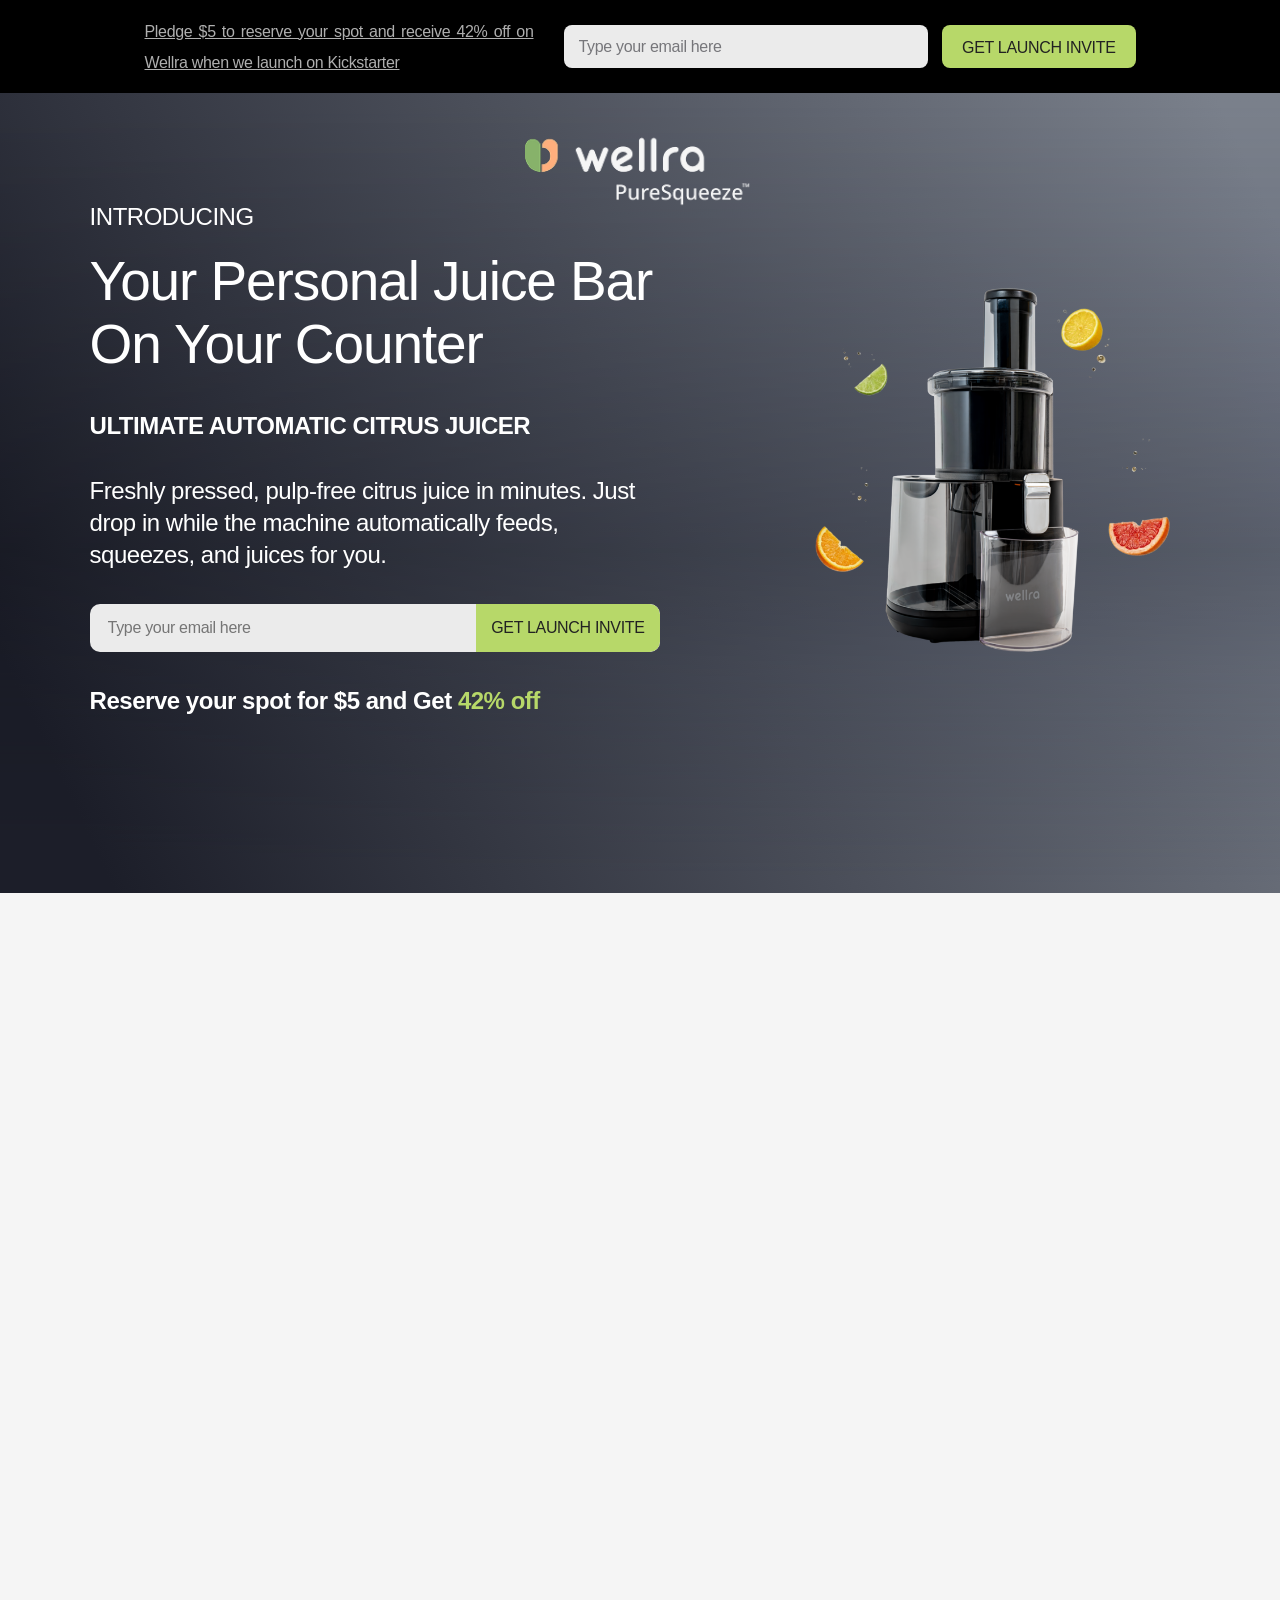
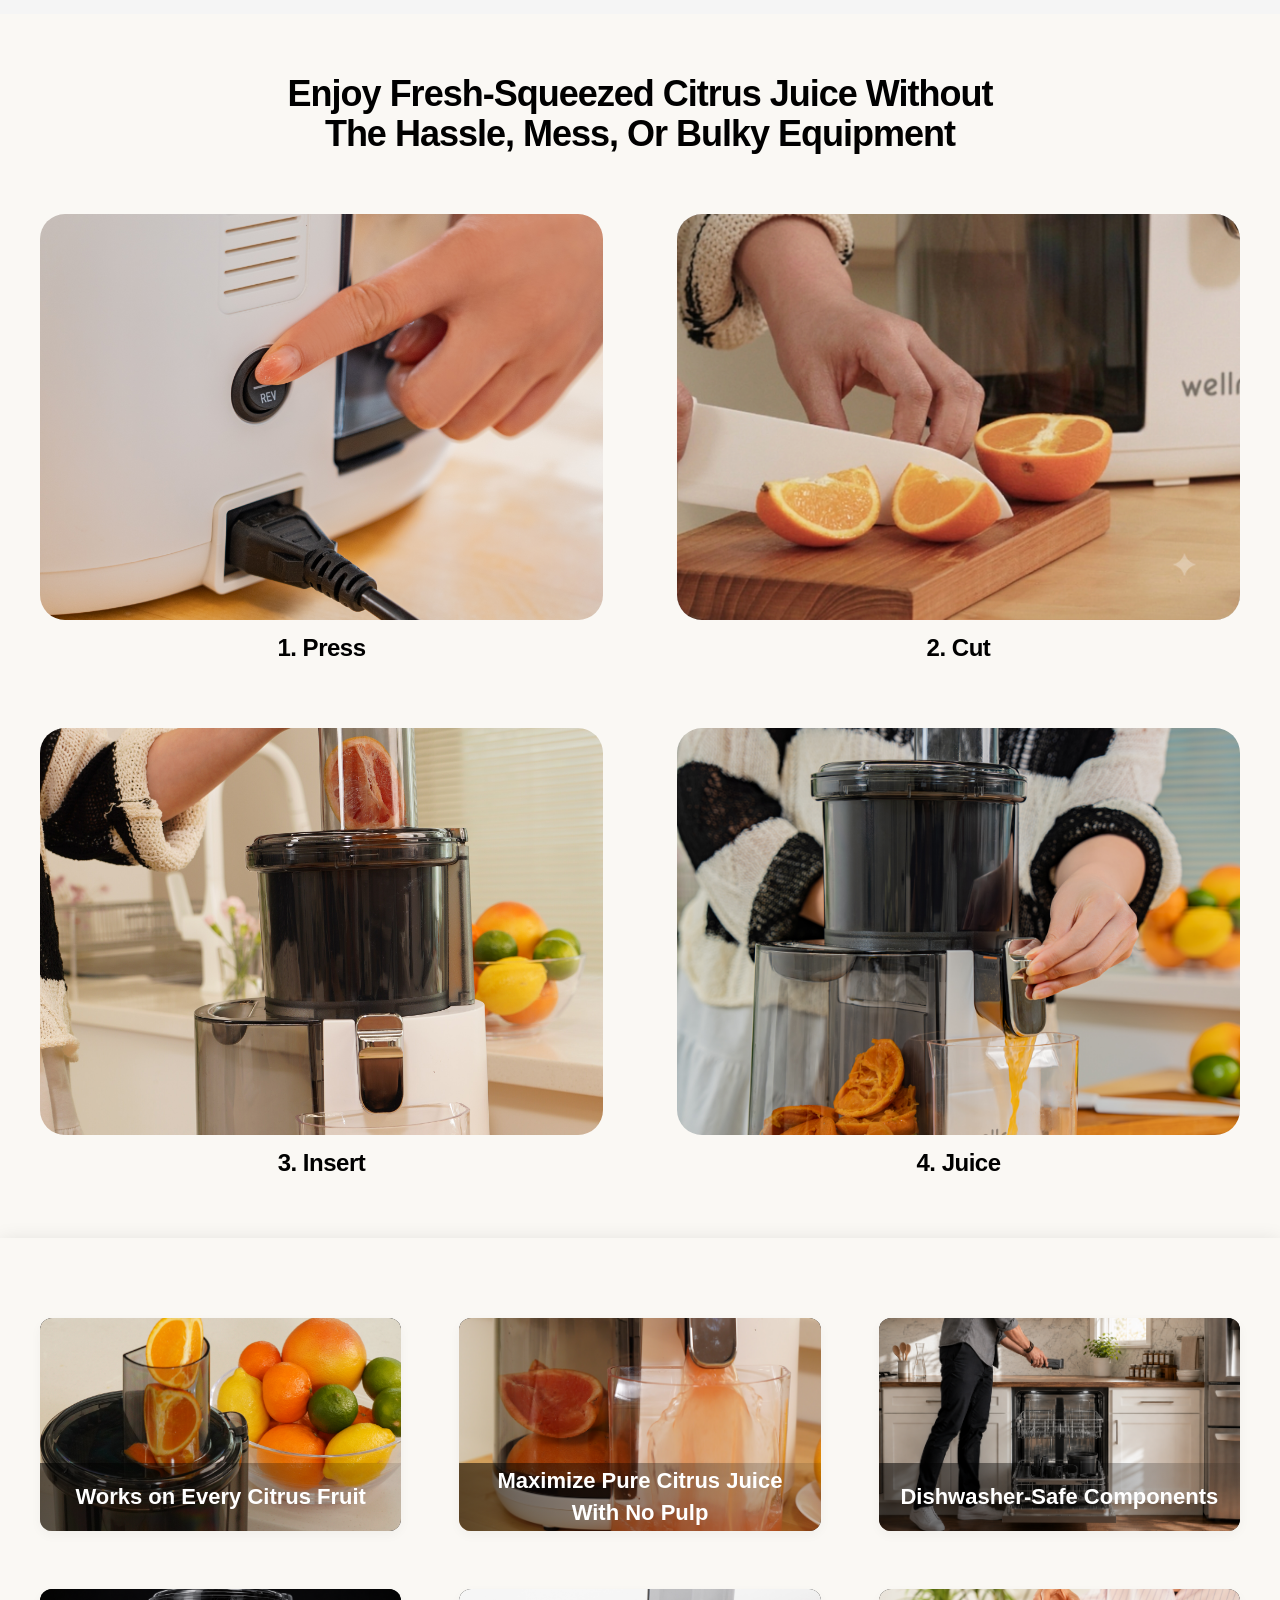
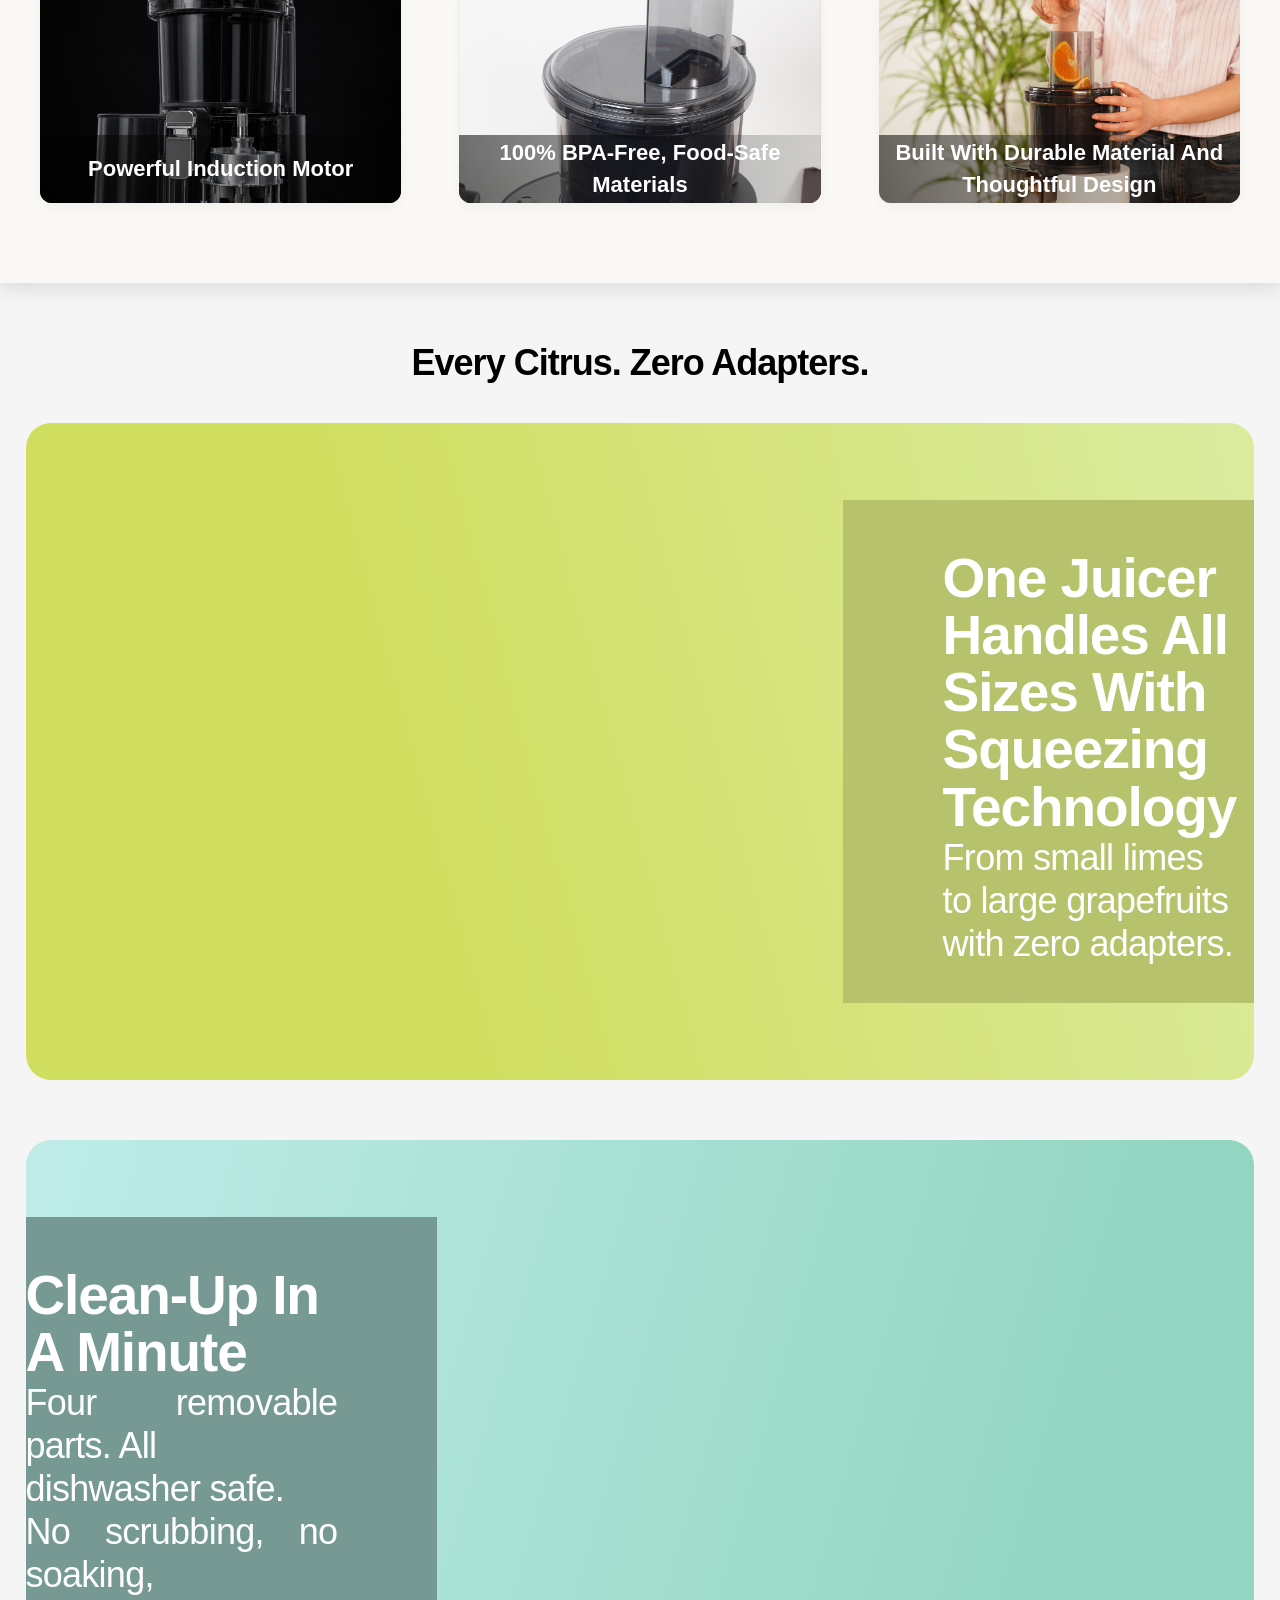
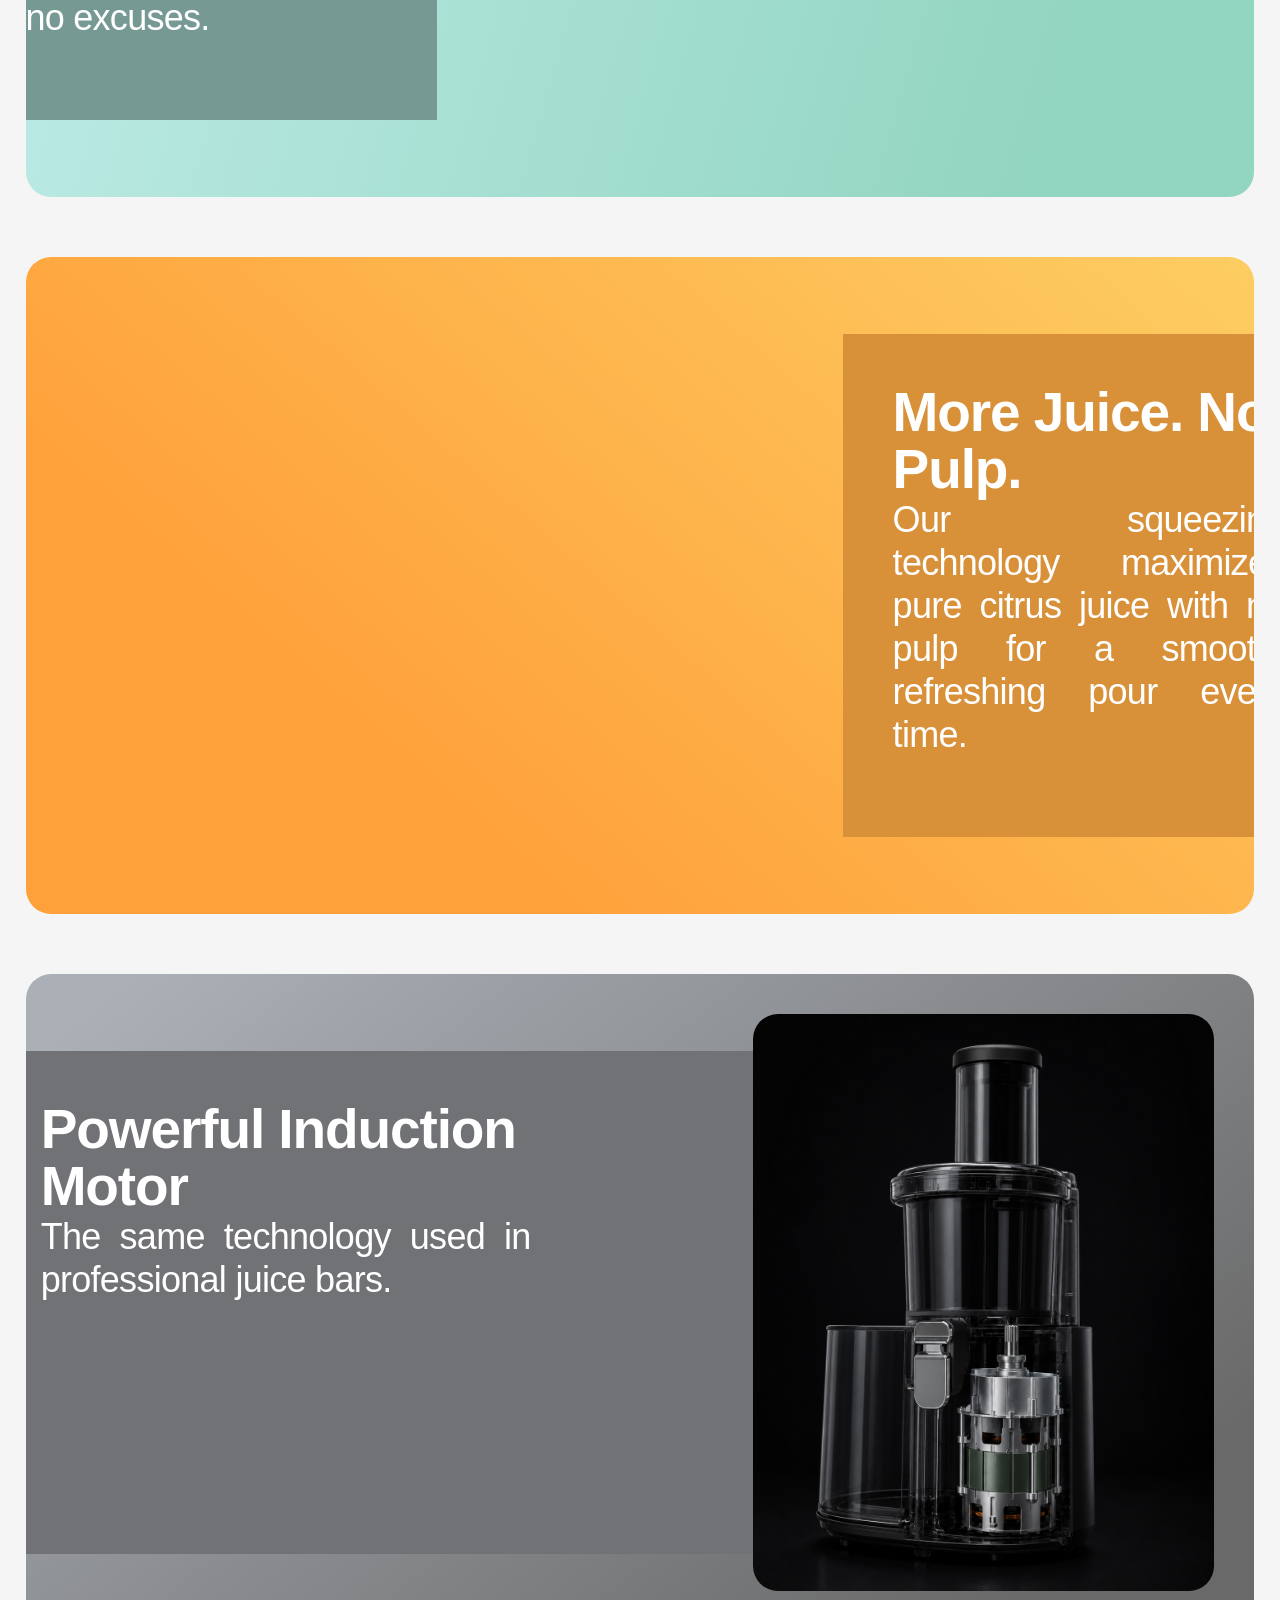
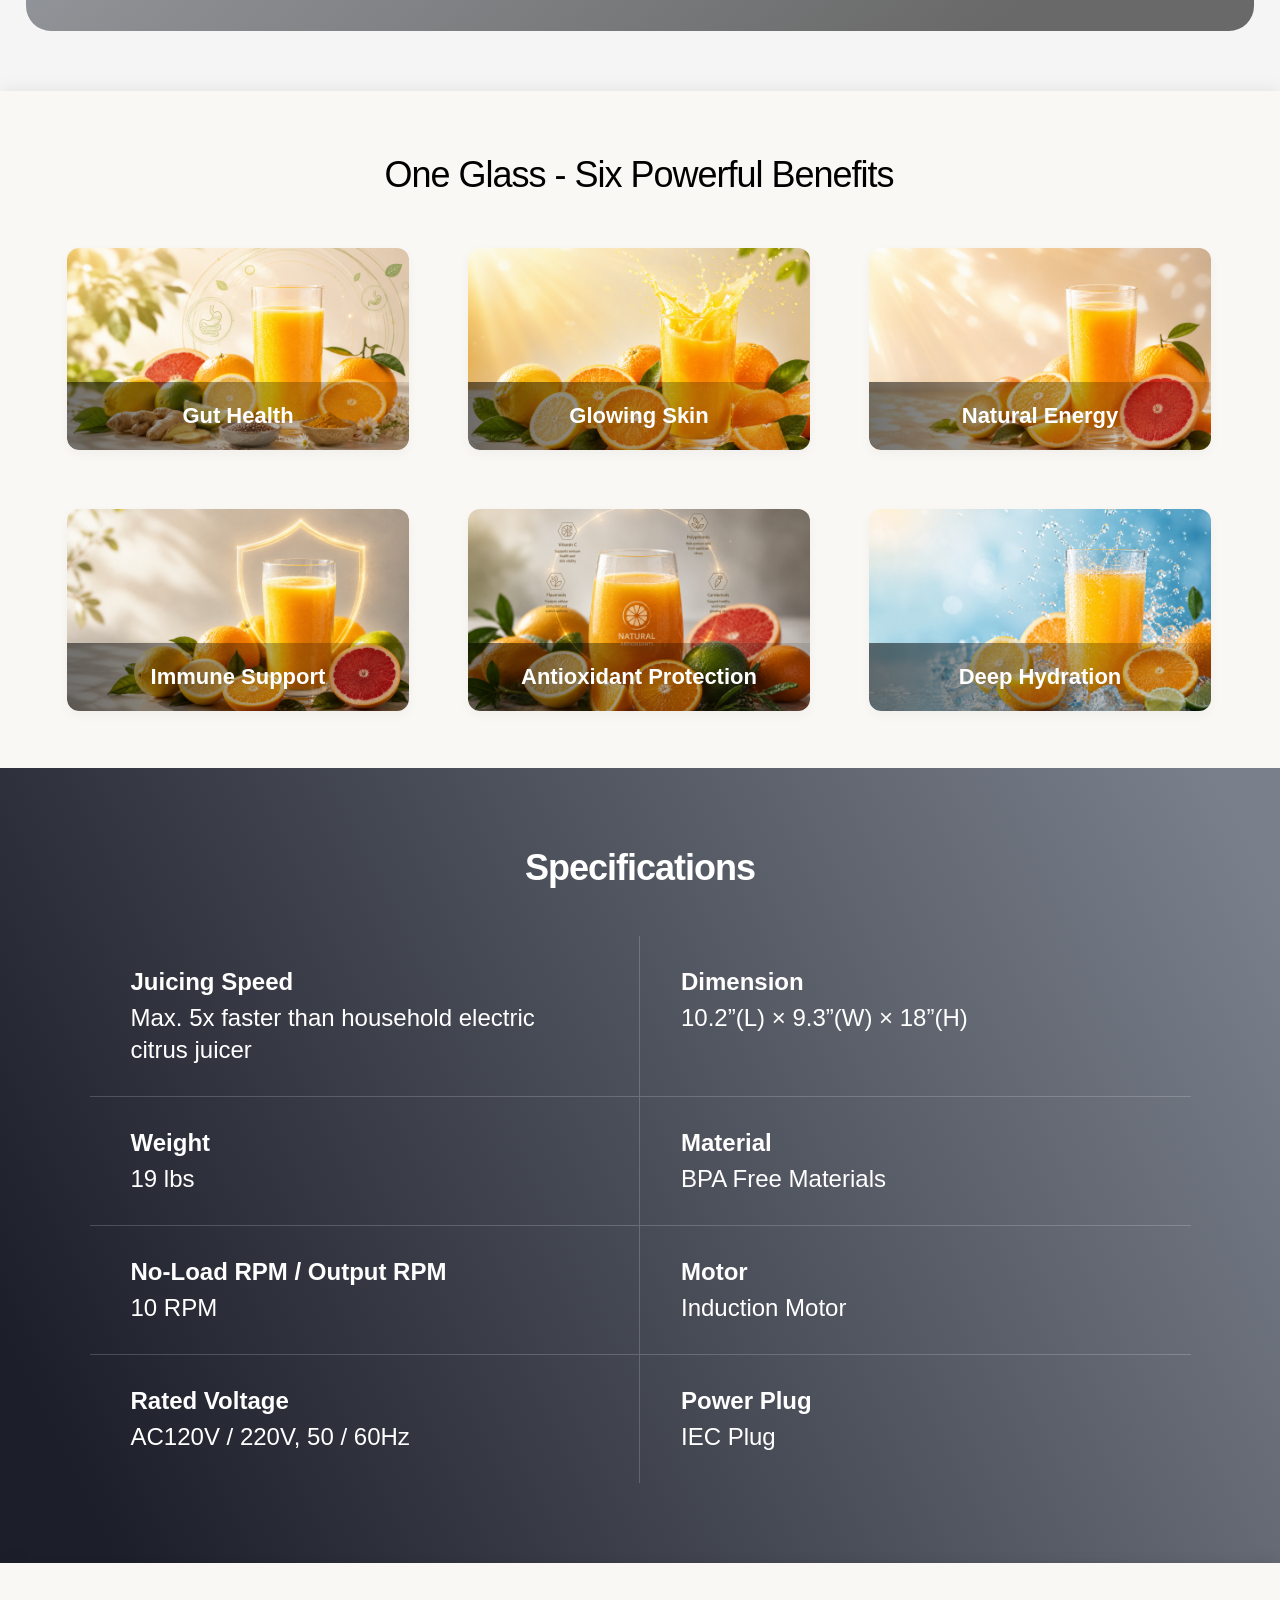
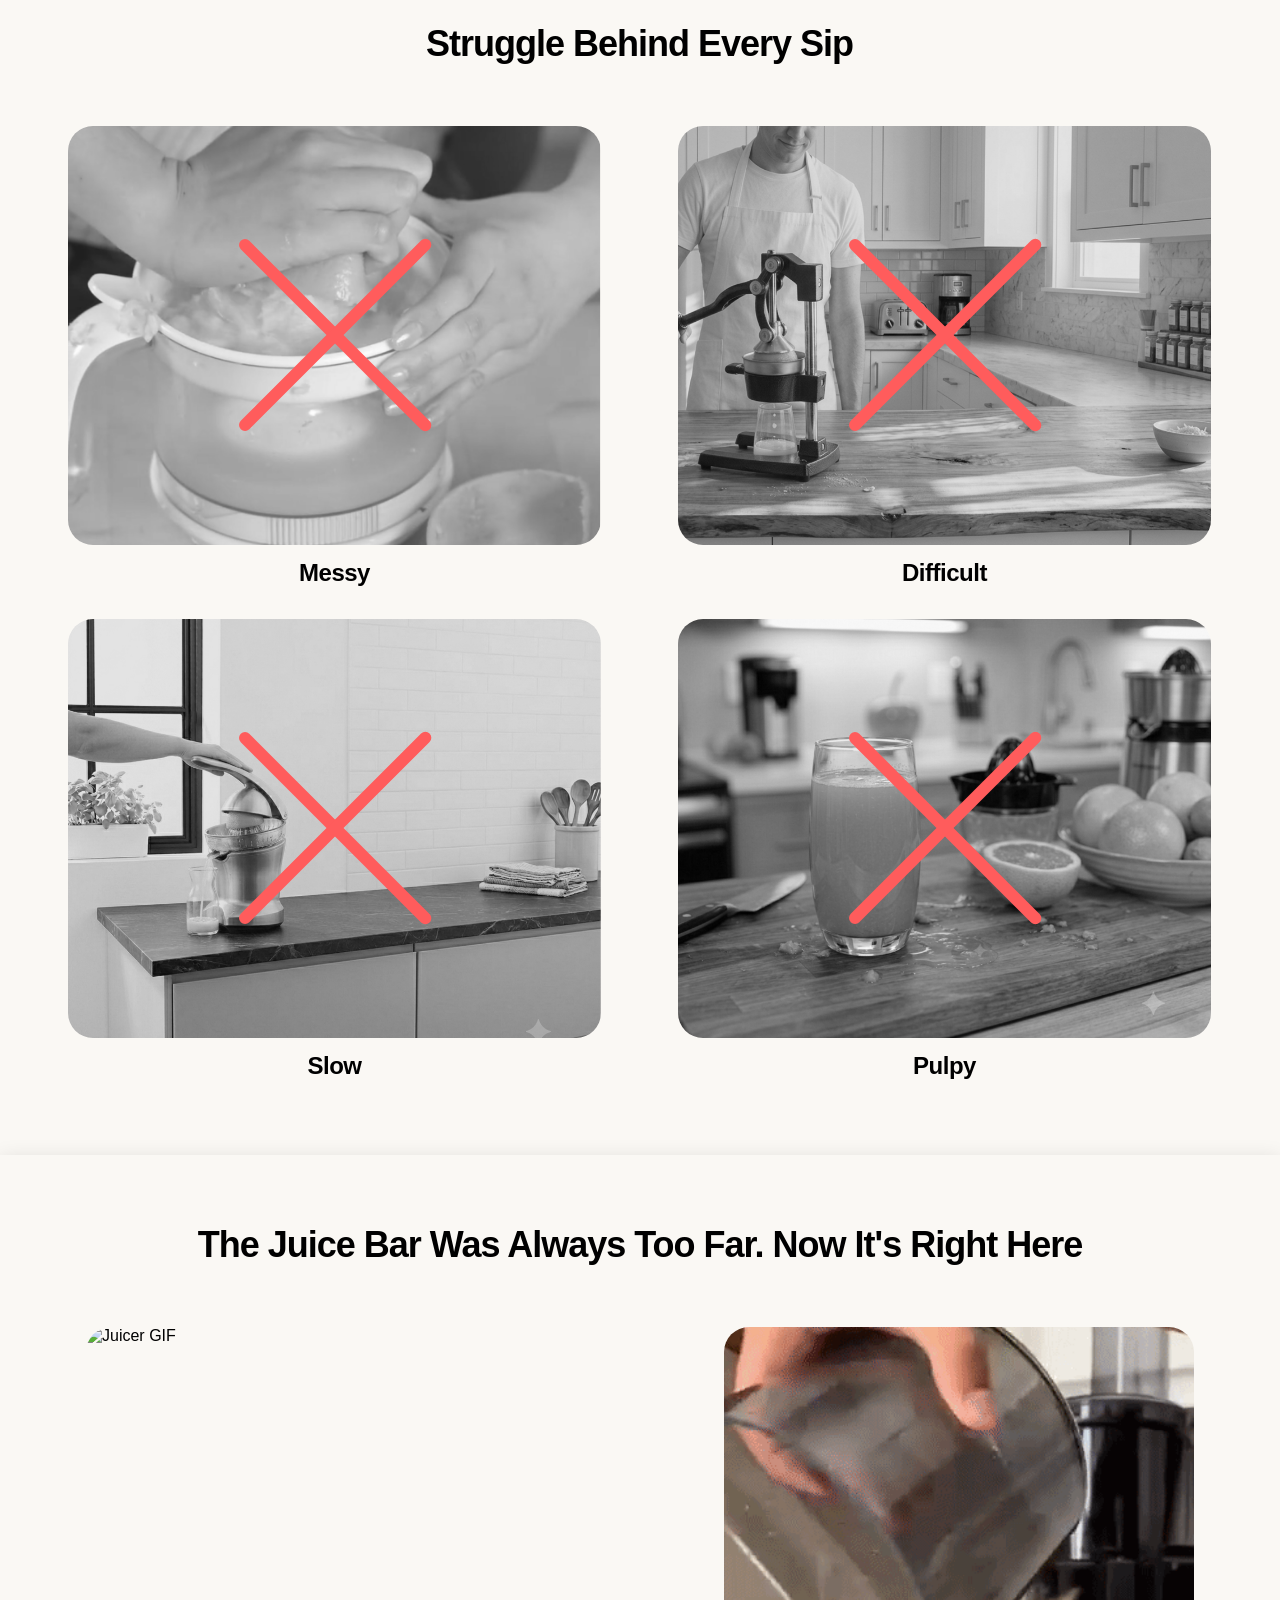
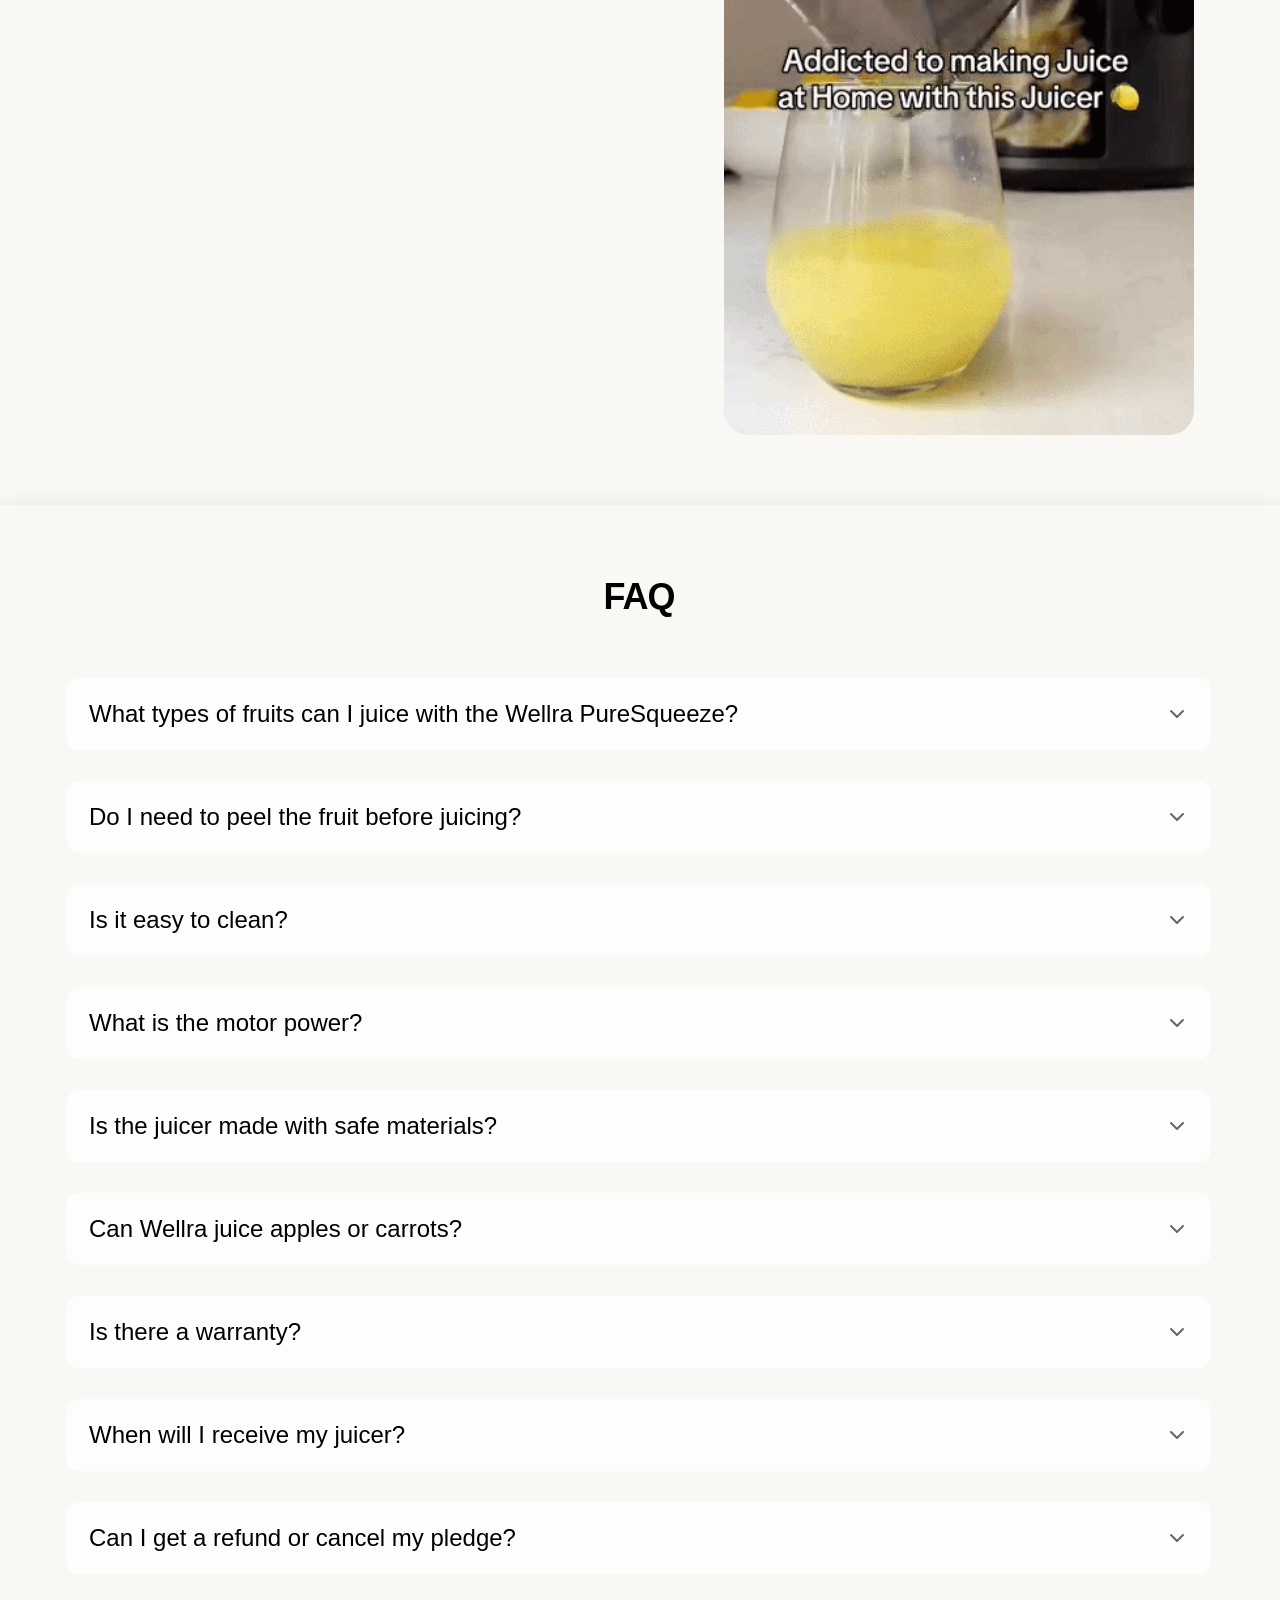
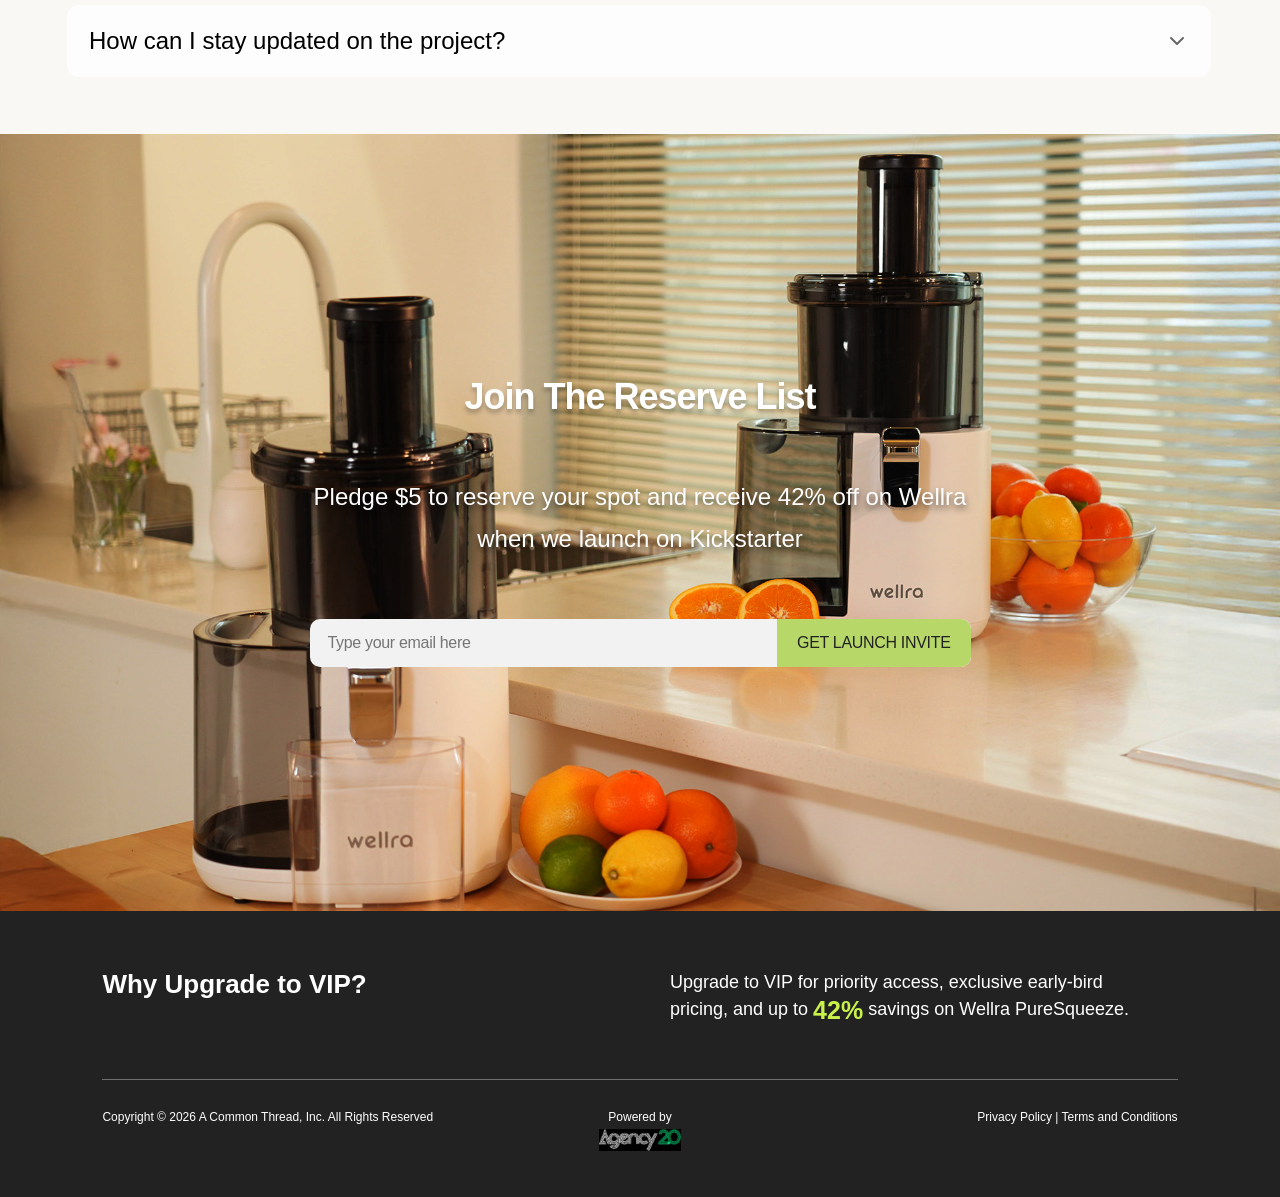
==== commit c729ab2f: "Thank you page design and Stripe work" ====
--- a/index.html
+++ b/index.html
@@ -18,7 +18,7 @@
       </p>
 
       <div class="top-form">
-        <input type="email" placeholder="Type your email here">
+        <input type="email" placeholder="Type your email here" required>
         <button>GET LAUNCH INVITE</button>
       </div>
     </div>
@@ -44,8 +44,10 @@
         </p>
 
         <div class="email-box">
-          <input type="email" placeholder="Type your email here">
-          <button onclick="window.location.href='reservation2.php';">GET LAUNCH INVITE</button>
+          <form action="create-checkout-session.php" method="POST">
+            <input type="email" name="email" placeholder="Type your email here" required>
+            <button type="submit">GET LAUNCH INVITE</button>
+          </form>
         </div>
 
         <p class="offer">
@@ -427,8 +429,7 @@
               stroke-linejoin="round" />
           </svg>
         </summary>
-        <div class="faq-answer">The PureSqueeze is built for citrus — oranges, lemons, limes, and grapefruits of nearly
-          any size, with no adapters needed.</div>
+        <div class="faq-answer">You can juice all types of citrus fruits, from small limes and lemons to large oranges, grapefruits, and even pomelos.</div>
       </details>
       <details class="faq-item">
         <summary>Do I need to peel the fruit before juicing?
@@ -437,8 +438,7 @@
               stroke-linejoin="round" />
           </svg>
         </summary>
-        <div class="faq-answer">No peeling needed — simply cut the fruit in half and place it in the chute. The rind
-          stays out of your glass.</div>
+        <div class="faq-answer">No peeling required! Simply cut your fruit in half or smaller pieces, if necessary, insert it into the chute, and Wellra does the rest - extracting pure juice while keeping peels separate.</div>
       </details>
       <details class="faq-item">
         <summary>Is it easy to clean?
@@ -447,7 +447,7 @@
               stroke-linejoin="round" />
           </svg>
         </summary>
-        <div class="faq-answer">Yes. Four removable parts are all dishwasher safe, so clean-up takes about a minute.
+        <div class="faq-answer">Yes! The Wellra PureSqueeze was designed for convenience. The detachable parts are dishwasher-safe, and the non-slip base ensures easy cleanup without spills.
         </div>
       </details>
       <details class="faq-item">
@@ -457,8 +457,7 @@
               stroke-linejoin="round" />
           </svg>
         </summary>
-        <div class="faq-answer">PureSqueeze uses a professional-grade induction motor for consistent, powerful
-          squeezing.</div>
+        <div class="faq-answer">It's equipped with a 120V, 60Hz Induction motor, delivering commercial-grade power in a compact, household-friendly size.</div>
       </details>
       <details class="faq-item">
         <summary>Is the juicer made with safe materials?
@@ -467,7 +466,7 @@
               stroke-linejoin="round" />
           </svg>
         </summary>
-        <div class="faq-answer">All food-contact components are made from 100% BPA-free, food-safe materials.</div>
+        <div class="faq-answer">Absolutely. Every component that touches your juice is BPA-free, ensuring safe, toxin-free juicing every time.</div>
       </details>
       <details class="faq-item">
         <summary>Can Wellra juice apples or carrots?
@@ -476,8 +475,7 @@
               stroke-linejoin="round" />
           </svg>
         </summary>
-        <div class="faq-answer">PureSqueeze is optimized specifically for citrus fruits and is not designed for hard
-          produce like apples or carrots.</div>
+        <div class="faq-answer">No. Wellra is specifically designed for citrus fruits and is not intended for hard fruits and produces such as apples, carrots, or other non-citrus fruits and produces.</div>
       </details>
       <details class="faq-item">
         <summary>Is there a warranty?
@@ -486,8 +484,7 @@
               stroke-linejoin="round" />
           </svg>
         </summary>
-        <div class="faq-answer">Yes, backers will receive full warranty details in their Kickstarter updates ahead of
-          shipping.</div>
+        <div class="faq-answer">Yes, all Wellra PureSqueeze juicers come with a 1-year limited warranty covering manufacturer defects and motor performance.</div>
       </details>
       <details class="faq-item">
         <summary>When will I receive my juicer?
@@ -496,8 +493,7 @@
               stroke-linejoin="round" />
           </svg>
         </summary>
-        <div class="faq-answer">Estimated delivery timing will be shared once the Kickstarter campaign launches and
-          funding closes.</div>
+        <div class="faq-answer">We plan to begin fulfillment shortly after the Kickstarter campaign closes. All backers will receive regular updates with production and shipping timelines.</div>
       </details>
       <details class="faq-item">
         <summary>Can I get a refund or cancel my pledge?
@@ -506,8 +502,7 @@
               stroke-linejoin="round" />
           </svg>
         </summary>
-        <div class="faq-answer">Pledges can be adjusted or cancelled any time before the campaign closes, per
-          Kickstarter's policies.</div>
+        <div class="faq-answer">You can adjust or cancel your pledge anytime before the campaign ends. Once production begins, we'll no longer be able to offer refunds, but we're committed to transparency throughout the process.</div>
       </details>
       <details class="faq-item">
         <summary>How can I stay updated on the project?
@@ -516,7 +511,7 @@
               stroke-linejoin="round" />
           </svg>
         </summary>
-        <div class="faq-answer">Reserve your spot with your email above and follow us on Kickstarter for every update.
+        <div class="faq-answer">Follow our Kickstarter updates and join our VIP Facebook Group for exclusive behind-the-scenes access, product tips, and early discount opportunities.
         </div>
       </details>
     </div>
@@ -532,10 +527,10 @@
           when we launch on Kickstarter
         </p>
 
-        <form class="reserve-form">
+        <div class="reserve-form">
           <input type="email" placeholder="Type your email here" required>
           <button type="submit">GET LAUNCH INVITE</button>
-        </form>
+        </div>
       </div>
     </div>
   </section>
--- a/style.css
+++ b/style.css
@@ -222,7 +222,30 @@
   margin: 0;
   color: #fff;
 }
-
+.email-box form {
+  display: contents;
+}
+
+.top-form,
+.reserve-form {
+  position: relative;   
+}
+
+.email-error {
+  position: absolute;
+  left: 2px;
+  top: 100%;            
+  margin-top: 6px;
+  color: #e74c3c;
+  font-size: 13px;
+  opacity: 0;                 
+  transition: opacity 0.2s ease;
+  pointer-events: none;
+}
+
+.email-error.show {
+  opacity: 1;
+}
 .email-box {
   display: flex;
   align-items: center;
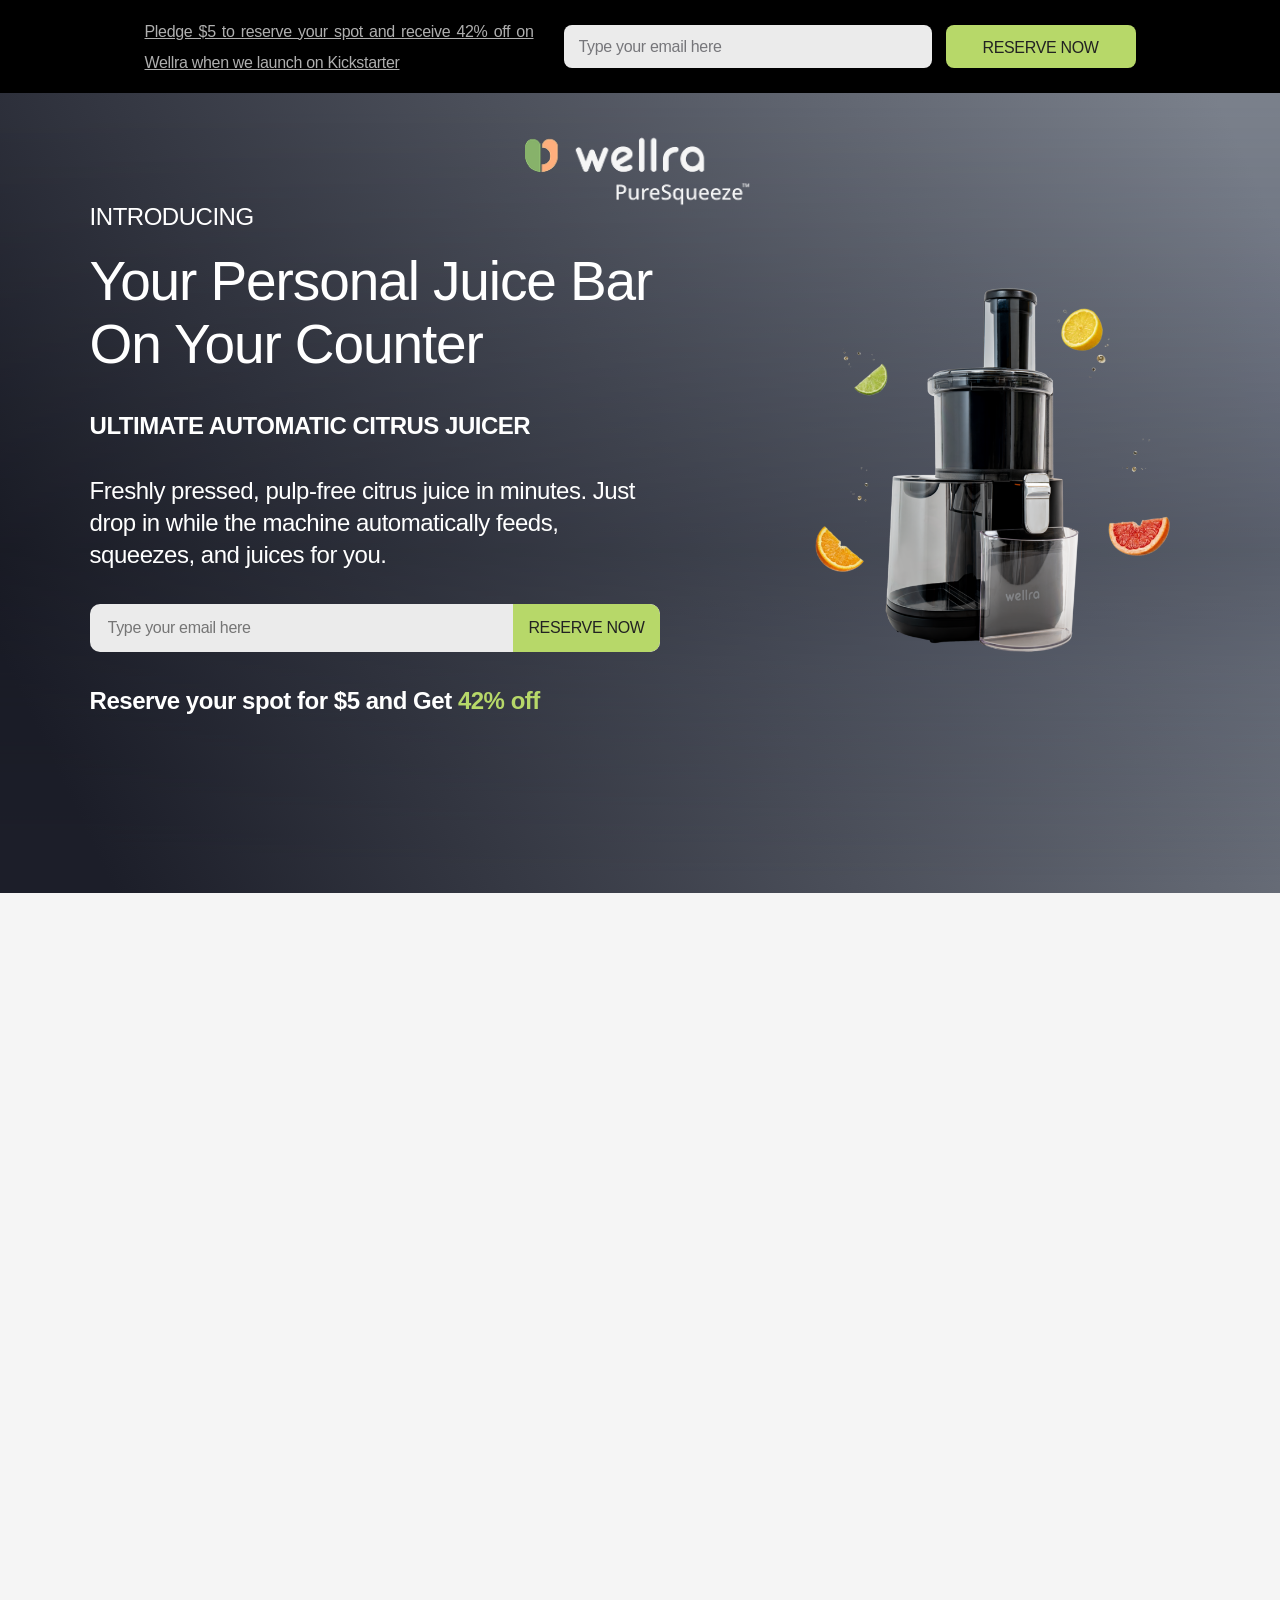
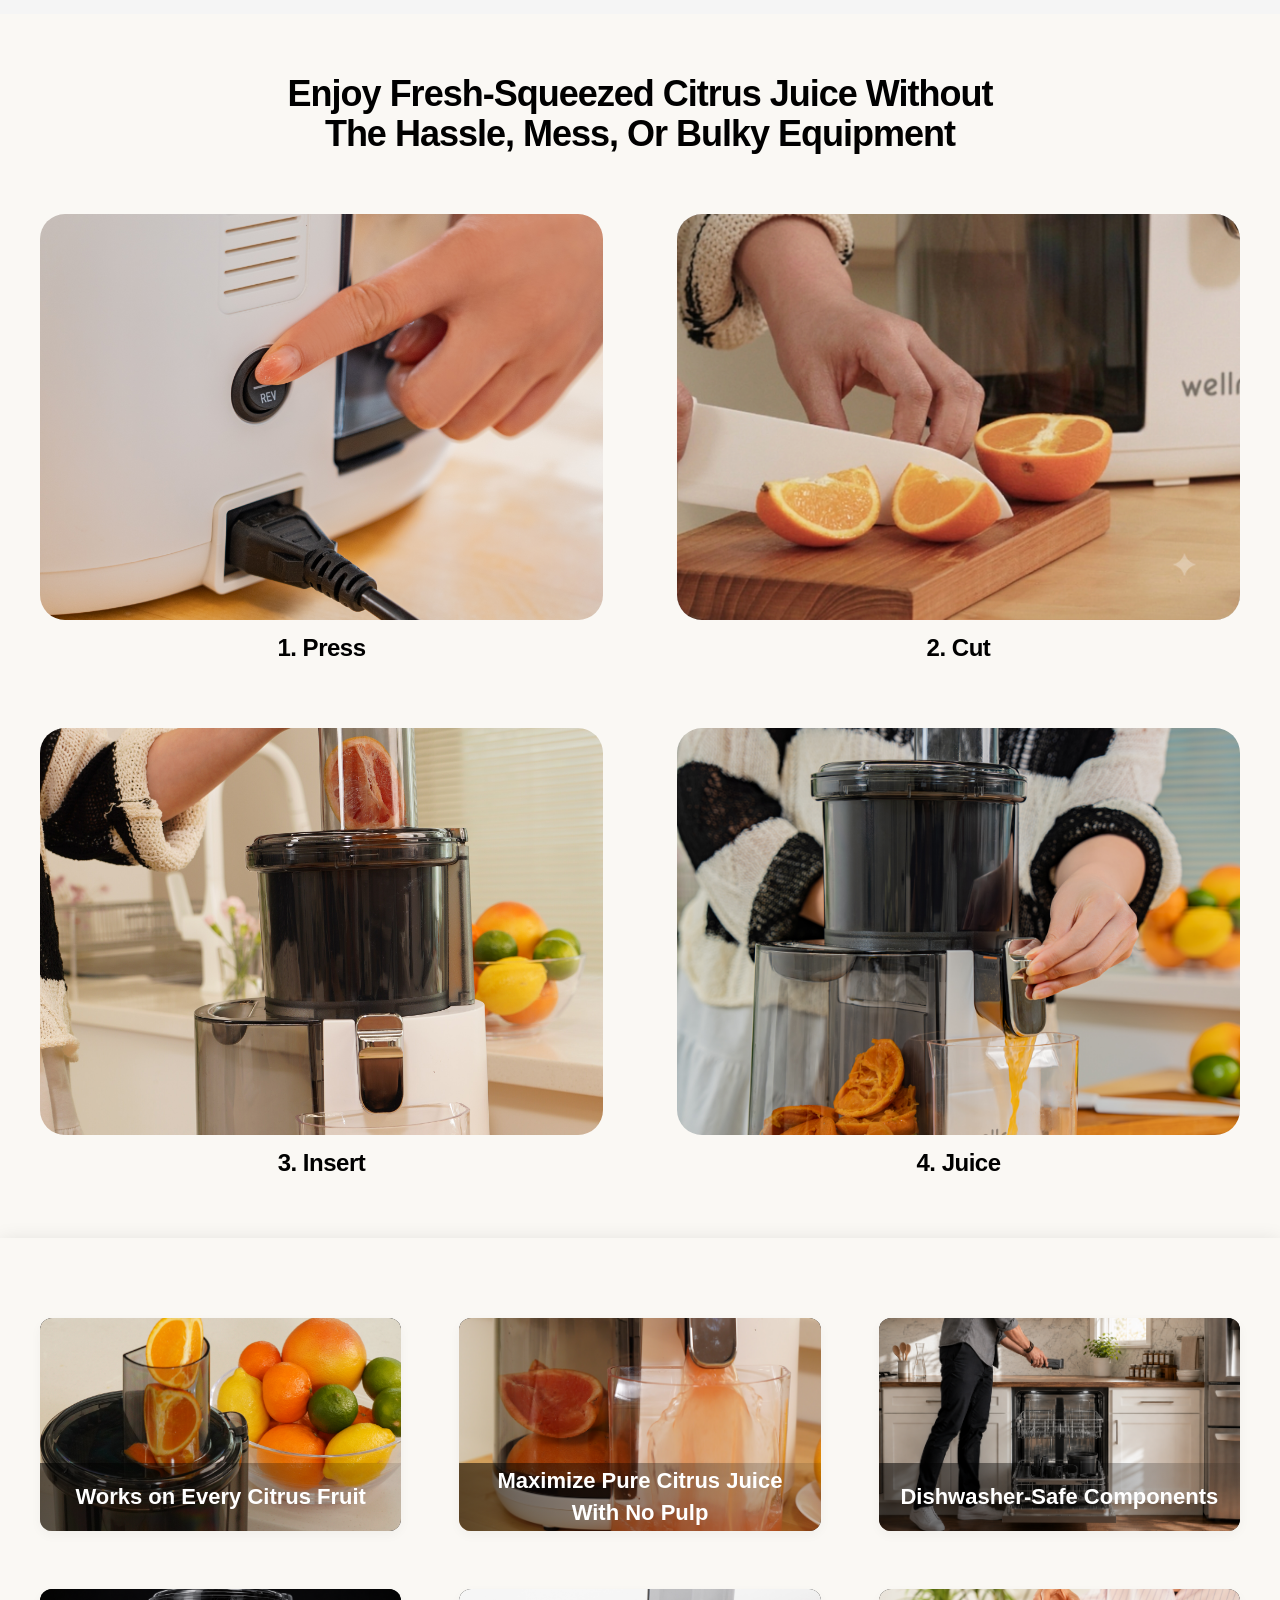
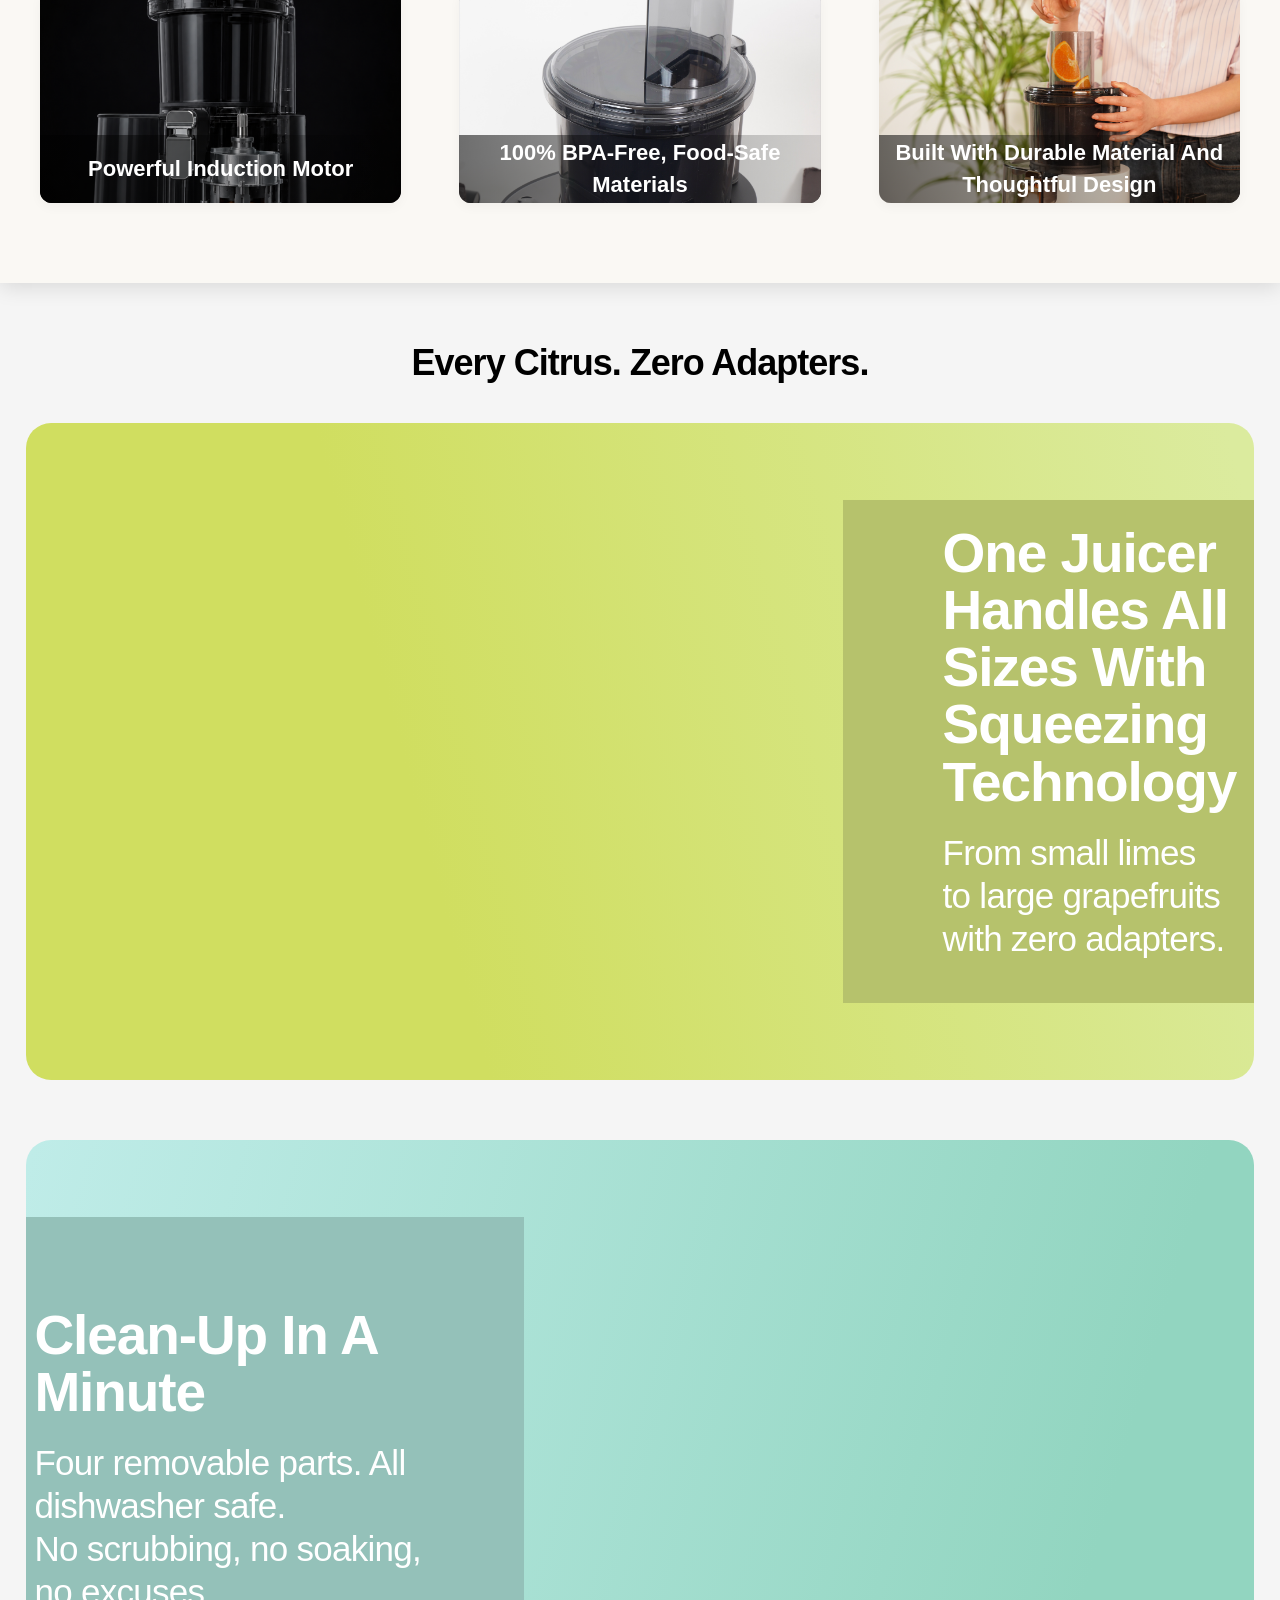
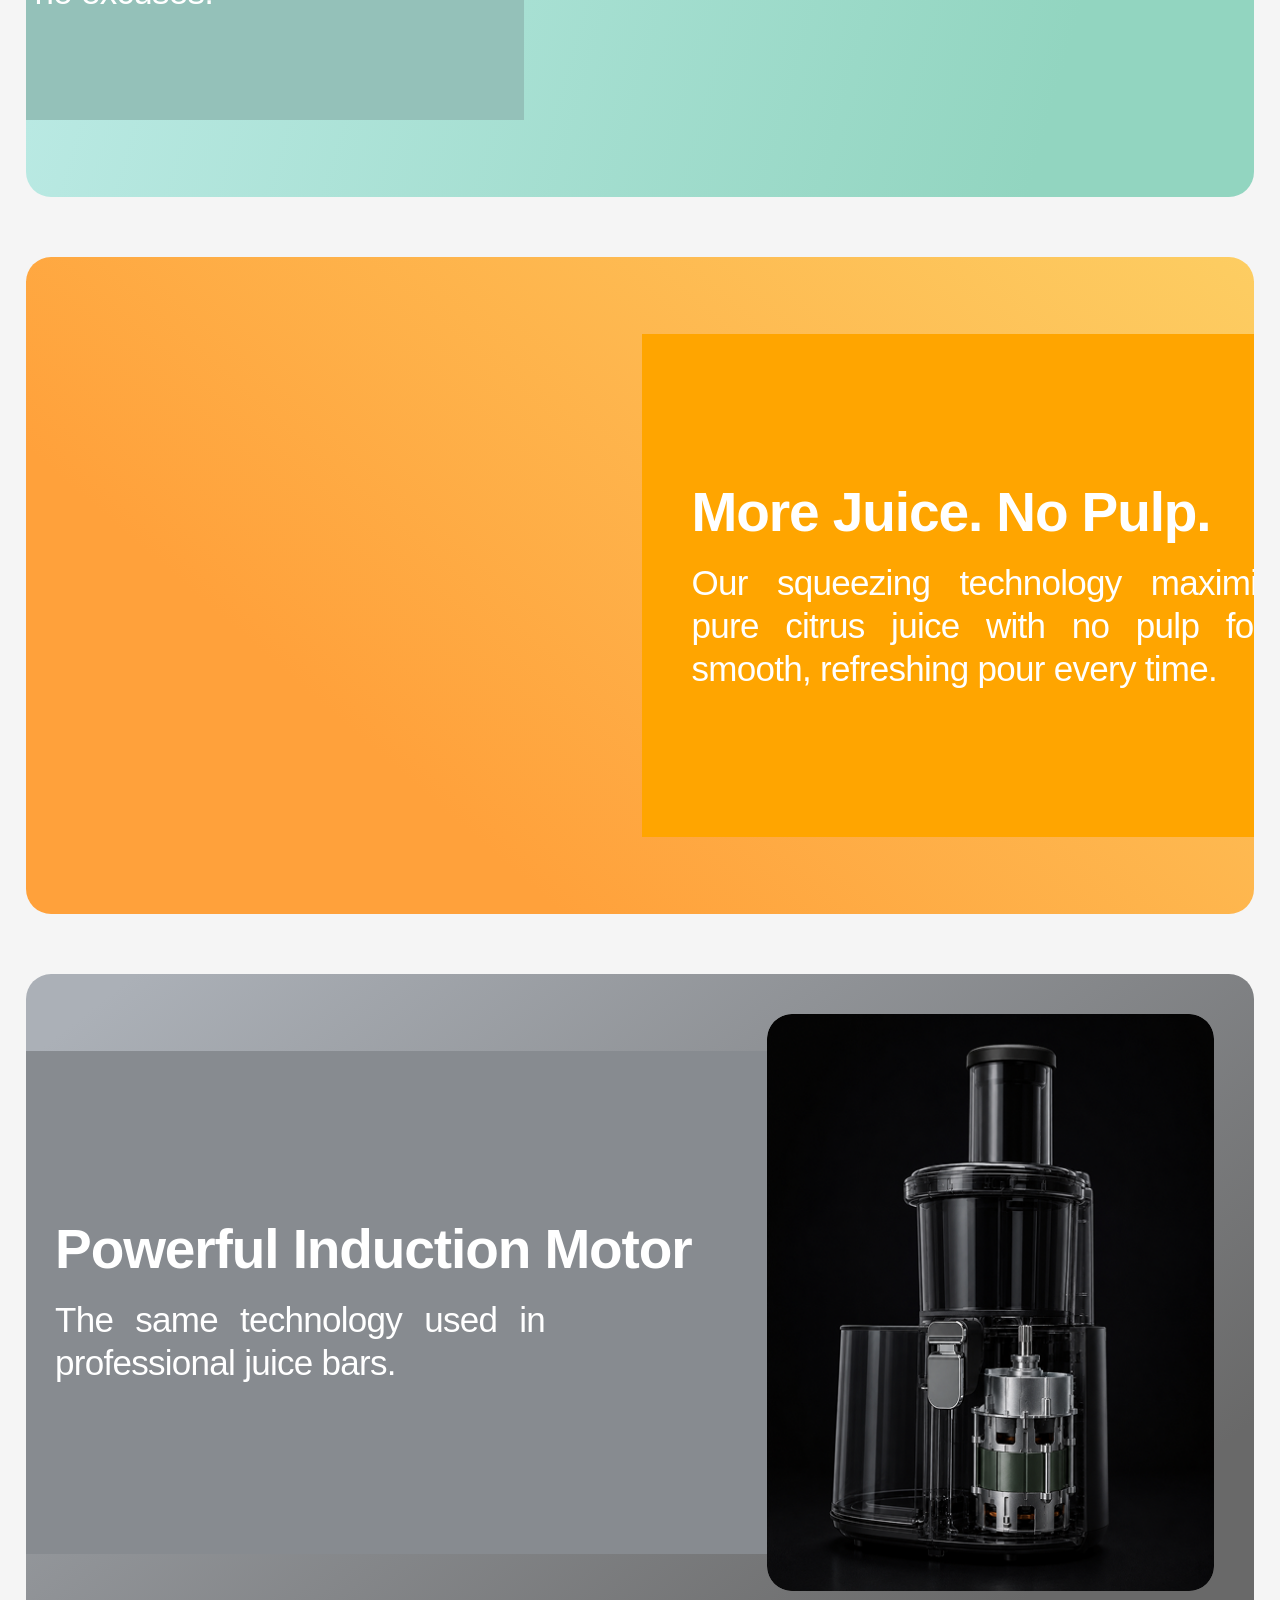
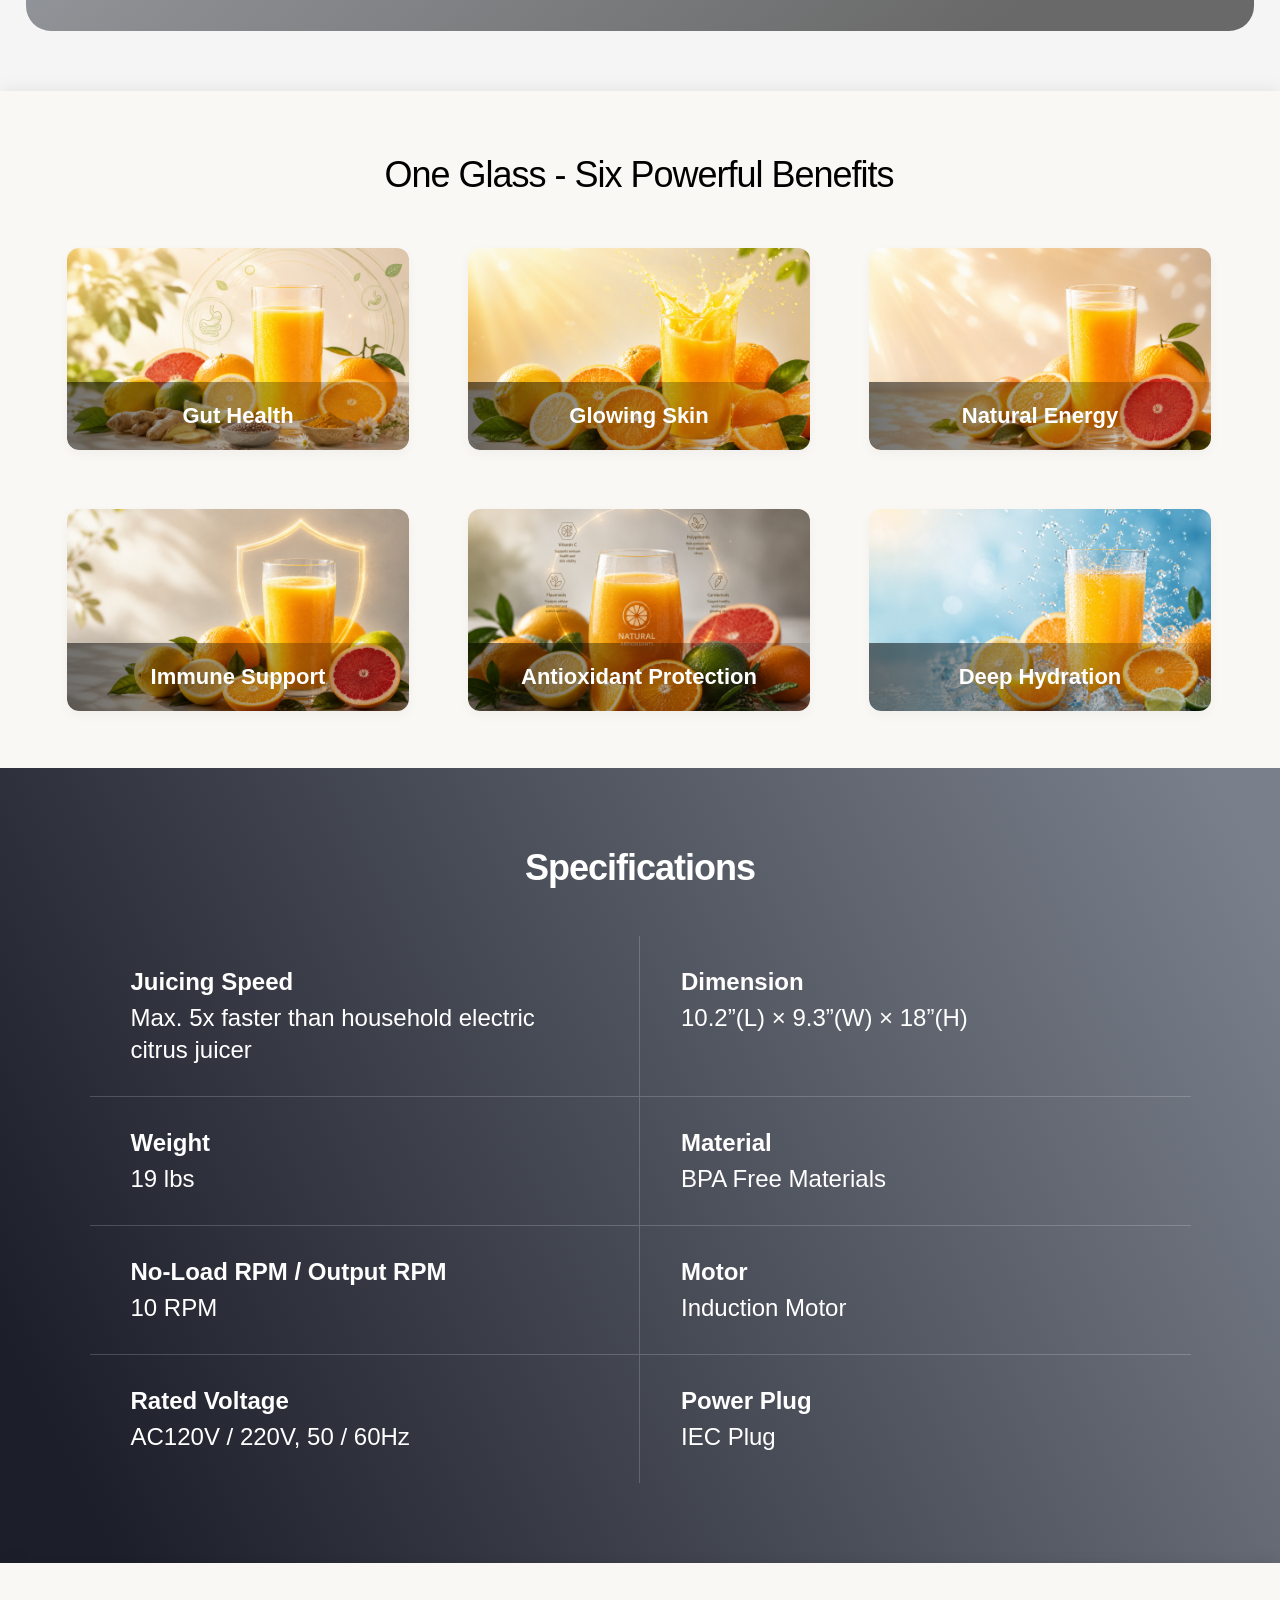
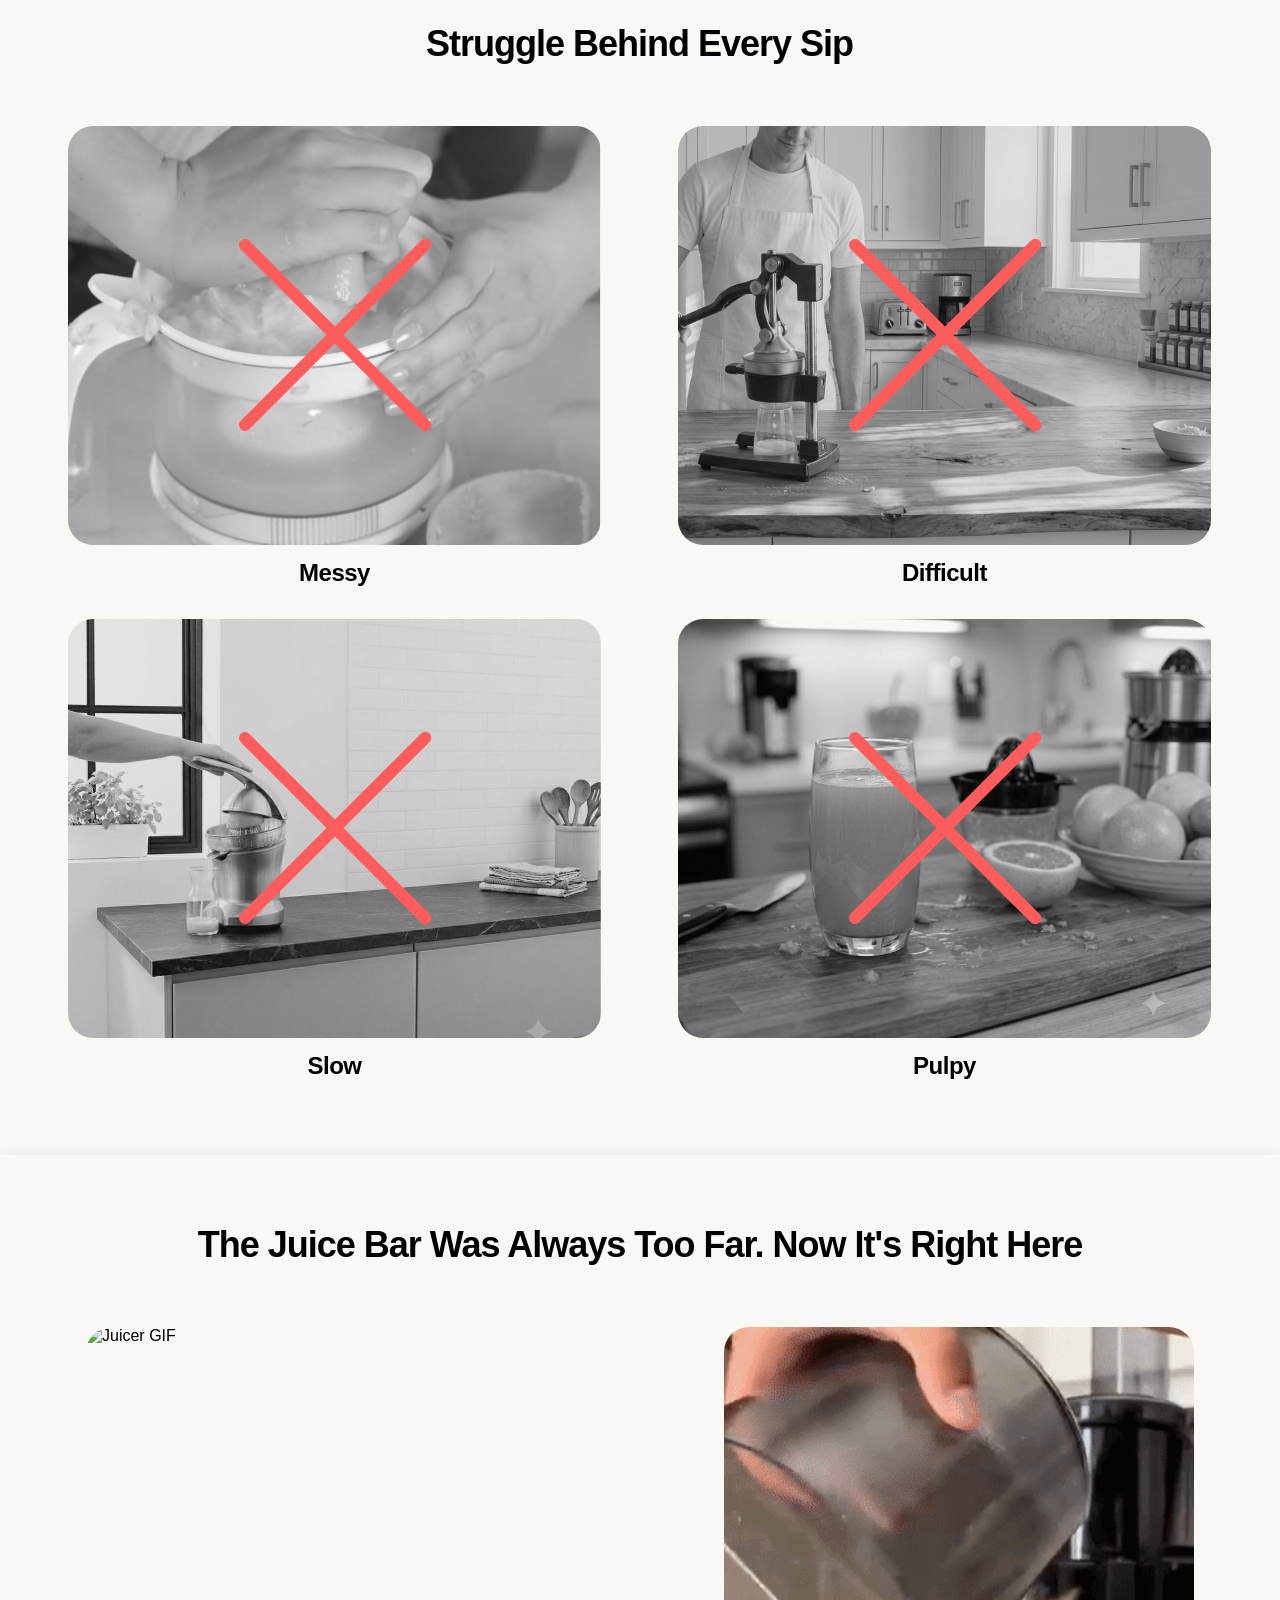
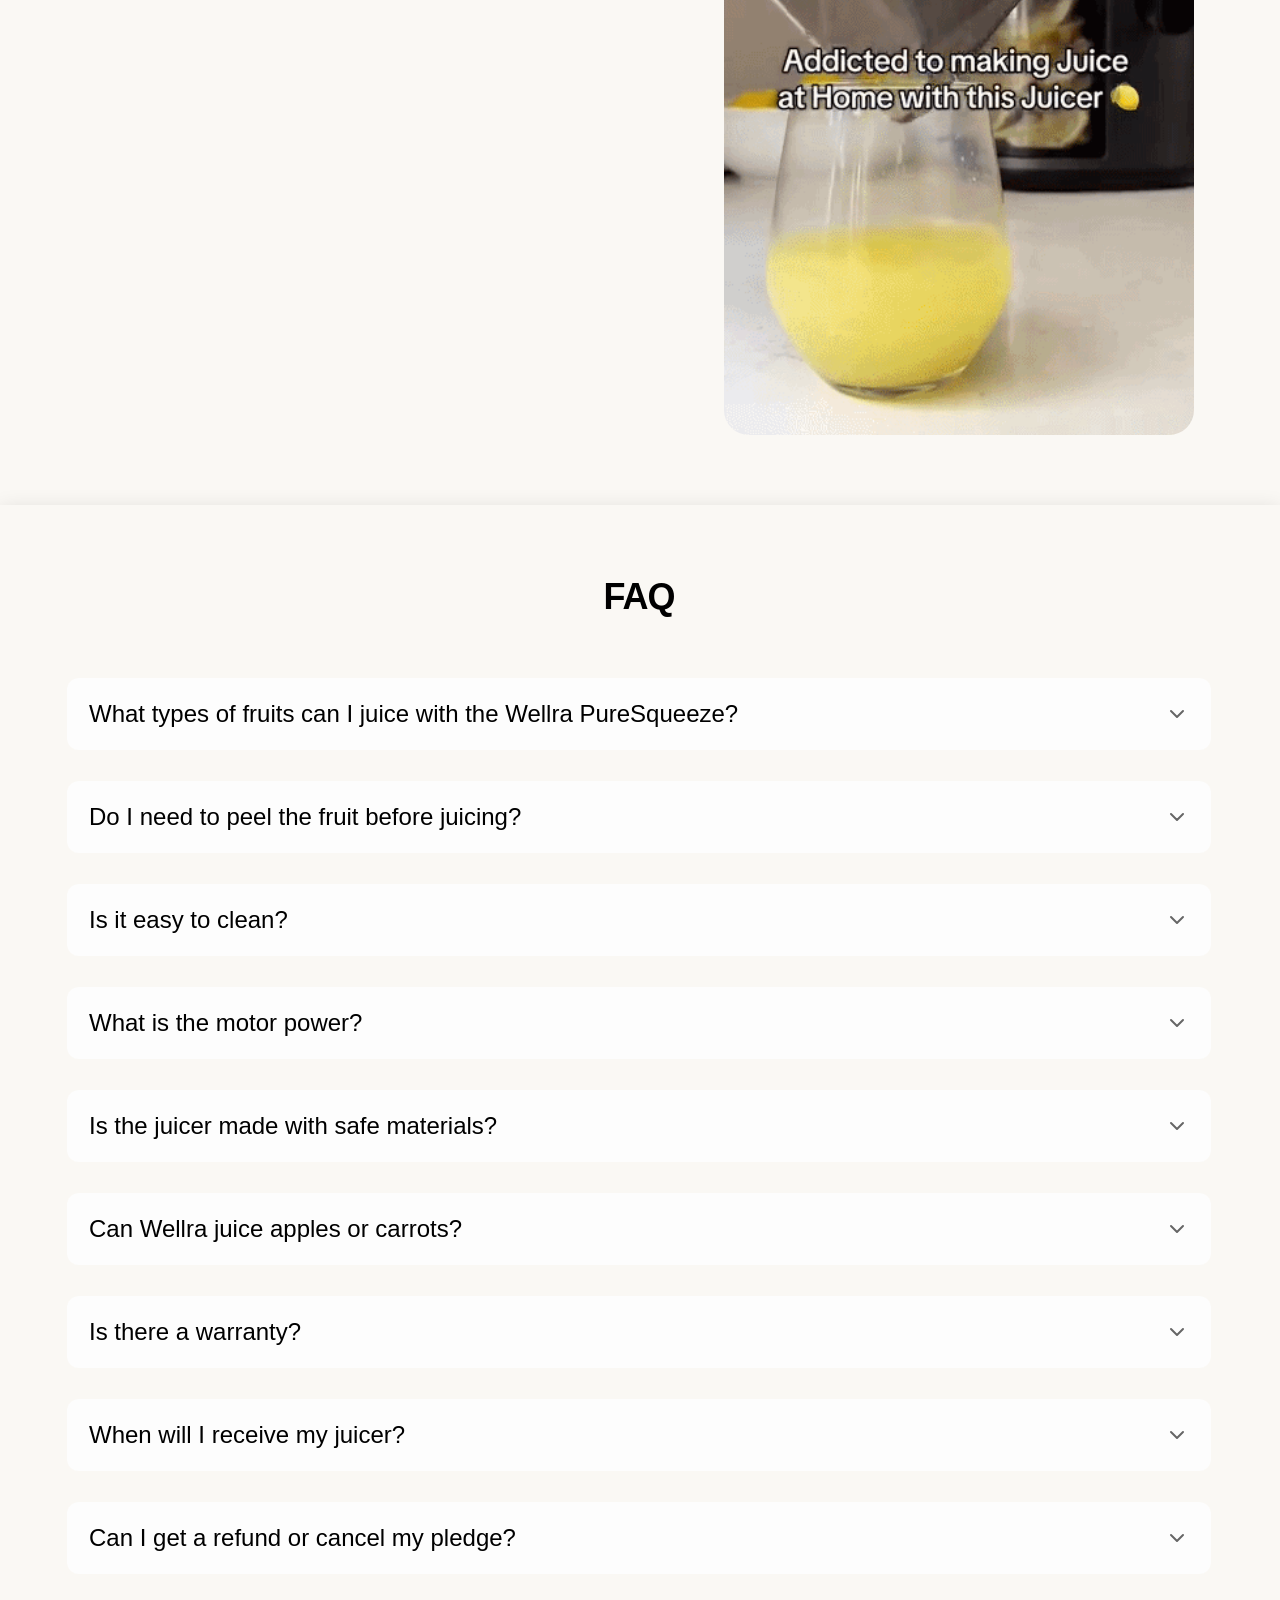
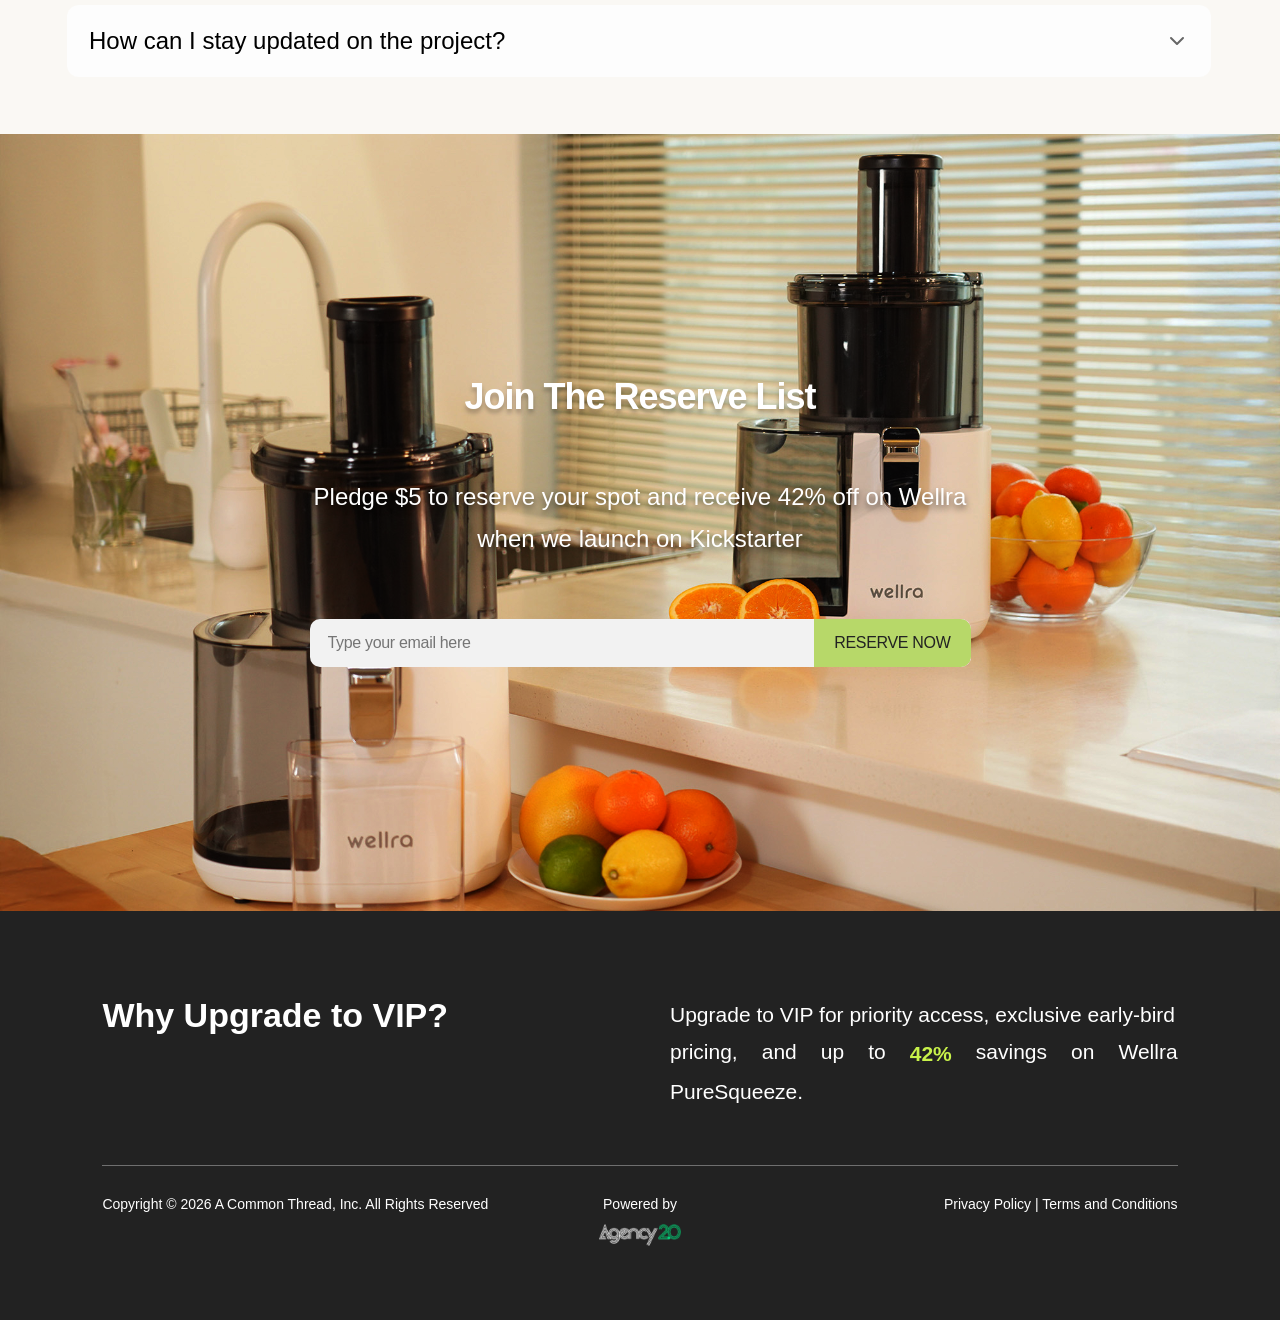
==== commit bc7f6827: "manish work" ====
--- a/index.html
+++ b/index.html
@@ -19,7 +19,7 @@
 
       <div class="top-form">
         <input type="email" placeholder="Type your email here" required>
-        <button>GET LAUNCH INVITE</button>
+        <button>RESERVE NOW</button>
       </div>
     </div>
   </header>
@@ -44,10 +44,8 @@
         </p>
 
         <div class="email-box">
-          <form action="create-checkout-session.php" method="POST">
-            <input type="email" name="email" placeholder="Type your email here" required>
-            <button type="submit">GET LAUNCH INVITE</button>
-          </form>
+          <input type="email" placeholder="Type your email here" required>
+          <button onclick="window.location.href='reservation2.php';">RESERVE NOW</button>
         </div>
 
         <p class="offer">
@@ -151,46 +149,7 @@
 
   </section>
 
-  <!-- <section class="citrus-section">
-
-    <h2>Every Citrus. Zero Adapters.</h2>
-
-    <div class="feature-card green">
-      <img src="img/citruscompatgifv2-1.png" alt="">
-      <div>
-        <h3>One Juicer Handles All Sizes With Squeezing Technology</h3>
-        <p>From small limes to large grapefruits with zero adapters.</p>
-      </div>
-    </div>
-
-    <div class="feature-card mint reverse">
-      <img src="img/disassemblegif-2.png" alt="">
-      <div>
-        <h3>Clean-up In A Minute</h3>
-        <p>Four removable parts. All dishwasher safe. No scrubbing, no soaking, no excuses.</p>
-      </div>
-    </div>
-
-    <div class="feature-card orange">
-      <img src="img/r.png" alt="">
-      <div>
-        <h3>More Juice. No Pulp.</h3>
-        <p>Our squeezing technology maximizes pure citrus juice with no pulp for a smooth, refreshing pour every time.
-        </p>
-      </div>
-    </div>
-
-    <div class="feature-card gray reverse">
-      <img src="img/chatgpt-image-jun-12-2026-04-56-12-PM-2.png" alt="">
-      <div>
-        <h3>Powerful Induction Motor</h3>
-        <p>The same technology used in professional juice bars.</p>
-      </div>
-    </div>
-
-  </section> -->
-
-  <section class="citrus-section">
+    <section class="citrus-section">
 
     <h2>Every Citrus. Zero Adapters.</h2>
 
@@ -252,7 +211,7 @@
 
         <div class="media-gray">
           <!-- <img autoplay muted loop playsinline> -->
-            <img class="gray-1" src="images/ChatGPT Image Jun 12, 2026, 04_56_12 PM.png">
+            <img class="gray-1" src="images/powerful-induction-motor.png">
         </div>
 
         <div class="content">
@@ -429,7 +388,8 @@
               stroke-linejoin="round" />
           </svg>
         </summary>
-        <div class="faq-answer">You can juice all types of citrus fruits, from small limes and lemons to large oranges, grapefruits, and even pomelos.</div>
+        <div class="faq-answer">The PureSqueeze is built for citrus — oranges, lemons, limes, and grapefruits of nearly
+          any size, with no adapters needed.</div>
       </details>
       <details class="faq-item">
         <summary>Do I need to peel the fruit before juicing?
@@ -438,7 +398,8 @@
               stroke-linejoin="round" />
           </svg>
         </summary>
-        <div class="faq-answer">No peeling required! Simply cut your fruit in half or smaller pieces, if necessary, insert it into the chute, and Wellra does the rest - extracting pure juice while keeping peels separate.</div>
+        <div class="faq-answer">No peeling needed — simply cut the fruit in half and place it in the chute. The rind
+          stays out of your glass.</div>
       </details>
       <details class="faq-item">
         <summary>Is it easy to clean?
@@ -447,7 +408,7 @@
               stroke-linejoin="round" />
           </svg>
         </summary>
-        <div class="faq-answer">Yes! The Wellra PureSqueeze was designed for convenience. The detachable parts are dishwasher-safe, and the non-slip base ensures easy cleanup without spills.
+        <div class="faq-answer">Yes. Four removable parts are all dishwasher safe, so clean-up takes about a minute.
         </div>
       </details>
       <details class="faq-item">
@@ -457,7 +418,8 @@
               stroke-linejoin="round" />
           </svg>
         </summary>
-        <div class="faq-answer">It's equipped with a 120V, 60Hz Induction motor, delivering commercial-grade power in a compact, household-friendly size.</div>
+        <div class="faq-answer">PureSqueeze uses a professional-grade induction motor for consistent, powerful
+          squeezing.</div>
       </details>
       <details class="faq-item">
         <summary>Is the juicer made with safe materials?
@@ -466,7 +428,7 @@
               stroke-linejoin="round" />
           </svg>
         </summary>
-        <div class="faq-answer">Absolutely. Every component that touches your juice is BPA-free, ensuring safe, toxin-free juicing every time.</div>
+        <div class="faq-answer">All food-contact components are made from 100% BPA-free, food-safe materials.</div>
       </details>
       <details class="faq-item">
         <summary>Can Wellra juice apples or carrots?
@@ -475,7 +437,8 @@
               stroke-linejoin="round" />
           </svg>
         </summary>
-        <div class="faq-answer">No. Wellra is specifically designed for citrus fruits and is not intended for hard fruits and produces such as apples, carrots, or other non-citrus fruits and produces.</div>
+        <div class="faq-answer">PureSqueeze is optimized specifically for citrus fruits and is not designed for hard
+          produce like apples or carrots.</div>
       </details>
       <details class="faq-item">
         <summary>Is there a warranty?
@@ -484,7 +447,8 @@
               stroke-linejoin="round" />
           </svg>
         </summary>
-        <div class="faq-answer">Yes, all Wellra PureSqueeze juicers come with a 1-year limited warranty covering manufacturer defects and motor performance.</div>
+        <div class="faq-answer">Yes, backers will receive full warranty details in their Kickstarter updates ahead of
+          shipping.</div>
       </details>
       <details class="faq-item">
         <summary>When will I receive my juicer?
@@ -493,7 +457,8 @@
               stroke-linejoin="round" />
           </svg>
         </summary>
-        <div class="faq-answer">We plan to begin fulfillment shortly after the Kickstarter campaign closes. All backers will receive regular updates with production and shipping timelines.</div>
+        <div class="faq-answer">Estimated delivery timing will be shared once the Kickstarter campaign launches and
+          funding closes.</div>
       </details>
       <details class="faq-item">
         <summary>Can I get a refund or cancel my pledge?
@@ -502,7 +467,8 @@
               stroke-linejoin="round" />
           </svg>
         </summary>
-        <div class="faq-answer">You can adjust or cancel your pledge anytime before the campaign ends. Once production begins, we'll no longer be able to offer refunds, but we're committed to transparency throughout the process.</div>
+        <div class="faq-answer">Pledges can be adjusted or cancelled any time before the campaign closes, per
+          Kickstarter's policies.</div>
       </details>
       <details class="faq-item">
         <summary>How can I stay updated on the project?
@@ -511,7 +477,7 @@
               stroke-linejoin="round" />
           </svg>
         </summary>
-        <div class="faq-answer">Follow our Kickstarter updates and join our VIP Facebook Group for exclusive behind-the-scenes access, product tips, and early discount opportunities.
+        <div class="faq-answer">Reserve your spot with your email above and follow us on Kickstarter for every update.
         </div>
       </details>
     </div>
@@ -527,10 +493,10 @@
           when we launch on Kickstarter
         </p>
 
-        <div class="reserve-form">
+        <form class="reserve-form">
           <input type="email" placeholder="Type your email here" required>
-          <button type="submit">GET LAUNCH INVITE</button>
-        </div>
+          <button type="submit">RESERVE NOW</button>
+        </form>
       </div>
     </div>
   </section>
@@ -558,12 +524,6 @@
       <p>Privacy Policy | Terms and Conditions</p>
     </div>
   </footer>
-
-
-
-
-
-
   <script src="script.js"></script>
 </body>
 
--- a/style.css
+++ b/style.css
@@ -222,30 +222,7 @@
   margin: 0;
   color: #fff;
 }
-.email-box form {
-  display: contents;
-}
-
-.top-form,
-.reserve-form {
-  position: relative;   
-}
-
-.email-error {
-  position: absolute;
-  left: 2px;
-  top: 100%;            
-  margin-top: 6px;
-  color: #e74c3c;
-  font-size: 13px;
-  opacity: 0;                 
-  transition: opacity 0.2s ease;
-  pointer-events: none;
-}
-
-.email-error.show {
-  opacity: 1;
-}
+
 .email-box {
   display: flex;
   align-items: center;
@@ -682,7 +659,7 @@
   flex-direction: row-reverse;
 }
 .media-reverse{
-   width: 777px;
+  width: 690px;
   height: 583px;
   min-height: 330px;
   display: block;
@@ -692,30 +669,34 @@
 }
 
 .img-mint{
-  background-color: #769A93;
+  background-color: #94C1B9;
     padding: 20px 100px 0px 200px;
-    width: 612px;
+    width: 690px;
     height: 503px;
-    padding-top: 50px;
+    padding-top: 90px;
 
 }
 .img-orange{
-   background-color: #D99139;
-    padding: 50px 170px 0px 50px;
+   background-color:#FFA500;
+    padding: 150px 20px 0px 50px;
     /* padding: 20px 100px 0px 100px; */
-    width: 612px;
+    width: 688px;
     height: 503px;
 }
-.img-bg{
+.green .img-bg{
+    background-color: #B6C26C;
+    padding: 25px 20px 0px 100px;
+    width: 554  px;
+    height: 503px;
+}
+
+/* .img-bg{
     background-color: #B6C26C;
     padding: 20px 100px 0px 100px;
-    width: 612px;
+    width: 688px;
     height: 503px;
-    padding-top: 50px
-
-   
-
-}
+    padding-top: 25px;
+} */
 .feature-card .content {
   flex: 0 0 42%;
   display: flex;
@@ -730,16 +711,25 @@
   flex: 1;
 }
 
-.feature-card .media video
+.feature-card  .media video
 {
   width: 777px;
-  height: 583px;
+  height: 576px;
   min-height: 330px;
   display: block;
-  object-fit: cover;
-  
+  object-fit: cover;  
   border-radius: 25px;
   margin: 40px 0px 40px 40px ;
+}
+
+.feature-card.reverse .media video
+{
+  width: 690px;
+}
+
+.feature-card.orange .media video
+{
+  width: 576px;
 }
 /* .feature-card .media img{
  width: 452px;
@@ -756,11 +746,10 @@
 border-radius: 25px;
 }
 .gray-bg{
-background-color: #707275;
-    padding: 20px 100px 0px 100px;
+    background-color: #878B90;
+    padding: 170px 20px 0px 100px;
     width: 812px;
     height: 503px;
-    padding-top: 50px
 }
 .fruit-badge {
   position: absolute;
@@ -786,14 +775,19 @@
 }
 
 .feature-card p {
-  font-size: 36px;
+  font-size: 35px;
   font-weight: 400;
   line-height: 43px;
   letter-spacing: -0.72px;
   text-align: justify;
   color: #fff;
   max-width: 490px;
-}
+  margin-top: 20px;
+}
+
+.feature-card.orange p {
+  max-width: 688px;
+ }
 
 .green {
   background: linear-gradient(255deg, rgb(219, 235, 158) 2%, rgb(208, 222, 96) 67%);
@@ -1586,7 +1580,7 @@
   width: 100%;
   background: #222;
   color: #fff;
-  padding: 58px 8% 42px;
+  padding: 85px 8% 70px;
 }
 
 .vip-top {
@@ -1599,23 +1593,23 @@
 
 .vip-top .highlight {
   color: #c8f24a;
-  font-size: 25px;
+  font-size: 21px;
   /* Bigger */
   font-weight: 800;
-  line-height: 1;
+  line-height: 1.8;
   display: inline-block;
   vertical-align: middle;
 }
 
 .vip-top h2 {
-  font-size: 26px;
-  font-weight: 800;
+  font-size: 34px;
+  font-weight: 600;
   color: #fff;
 }
 
 .vip-top p {
-  font-size: 18px;
-  line-height: 1.55;
+  font-size: 21px;
+  line-height: 1.8;
   color: #fff;
   text-align: justify;
 }
@@ -1640,7 +1634,7 @@
 }
 
 .vip-bottom p {
-  font-size: 12px;
+  font-size: 14px;
   color: #fff;
 }
 
@@ -1653,7 +1647,7 @@
 }
 
 .powered p {
-  margin-bottom: 5px;
+  margin-bottom: 12px;
 }
 
 .powered img {
@@ -1863,9 +1857,3 @@
 
 
 
-
-
-
-
-
-
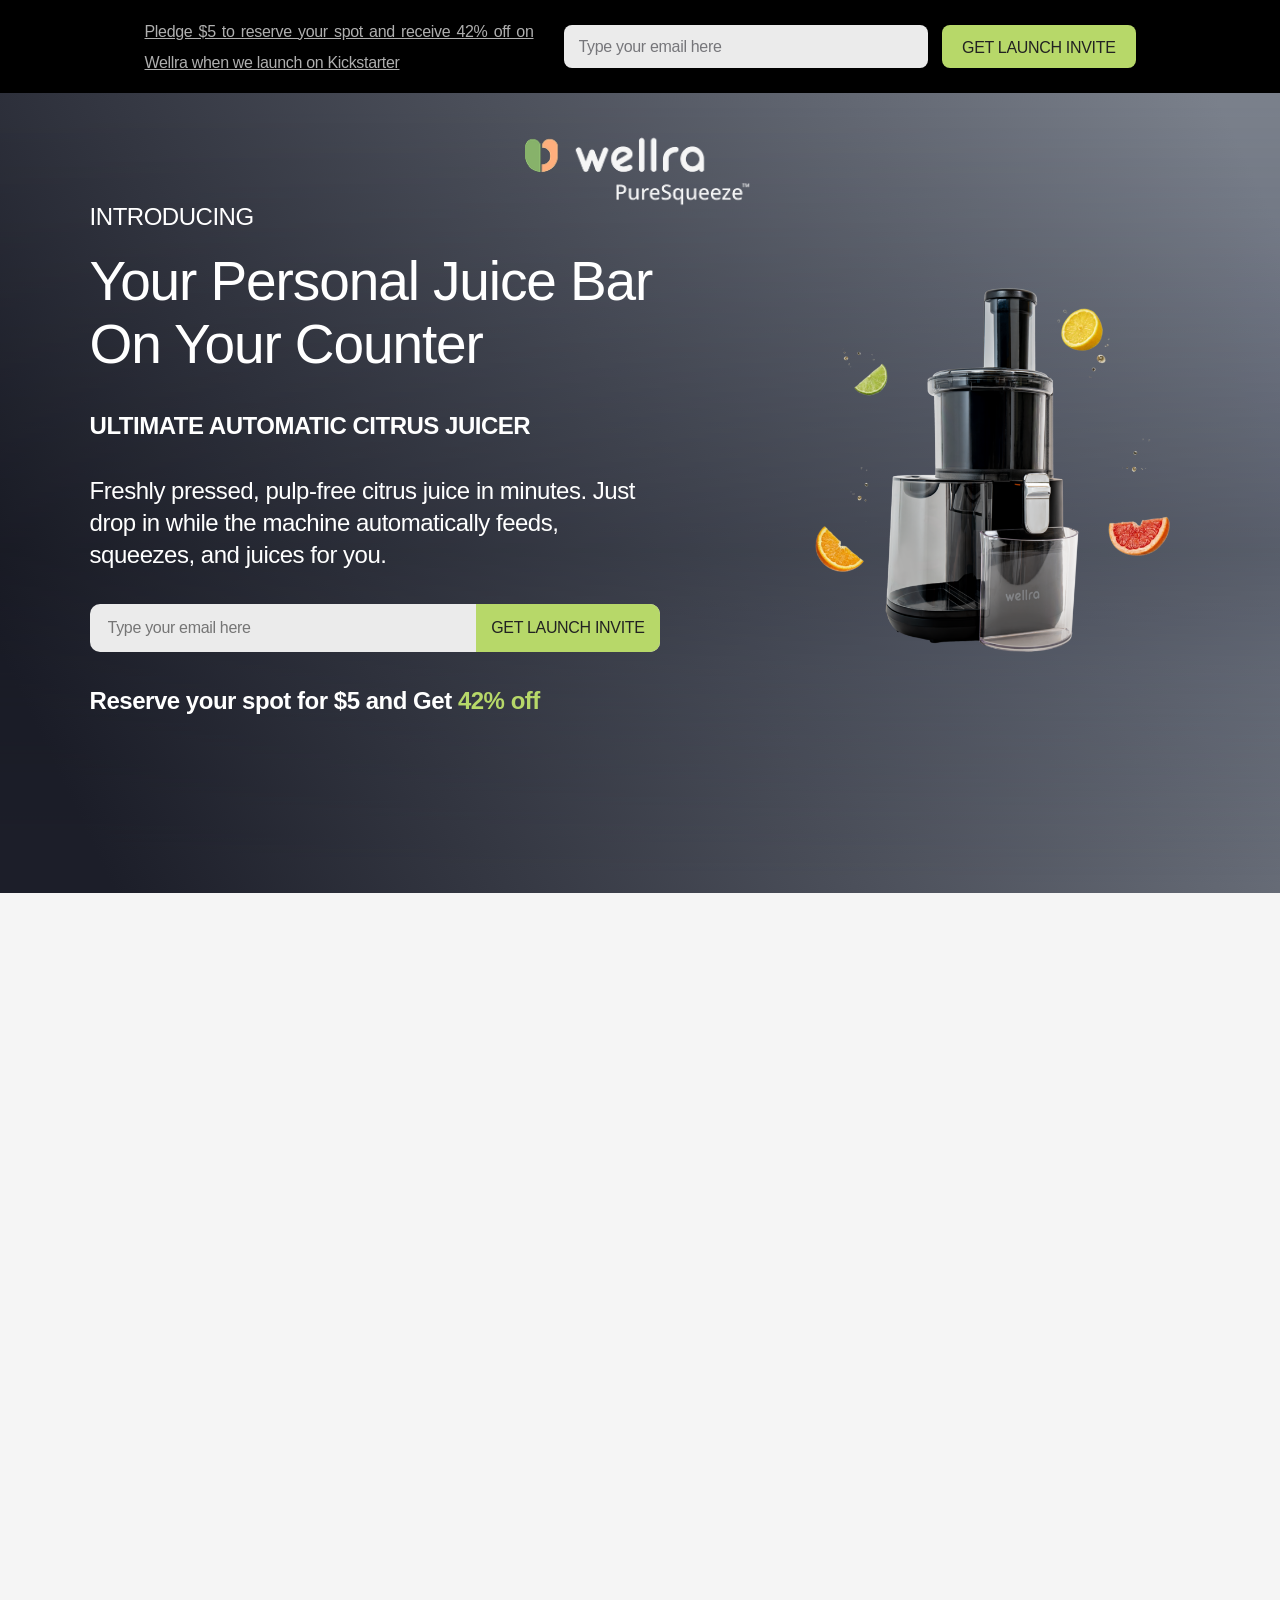
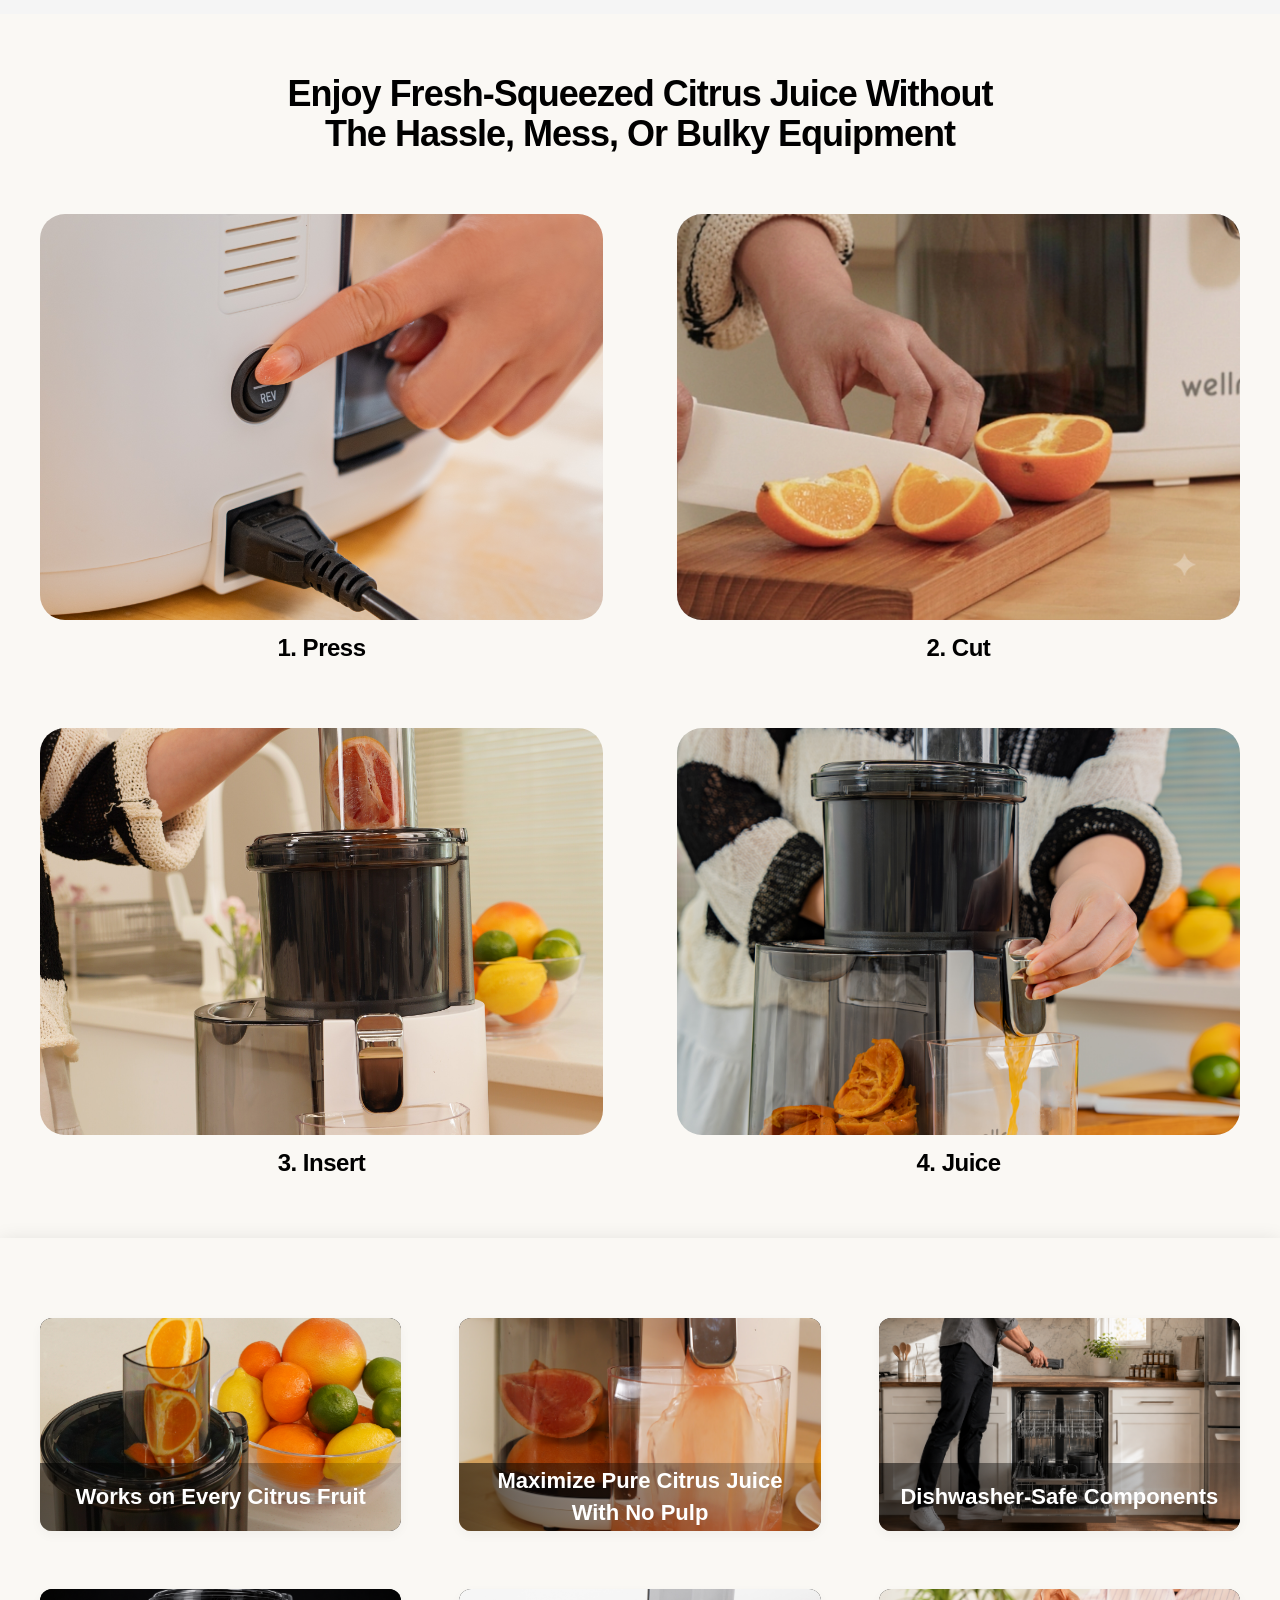
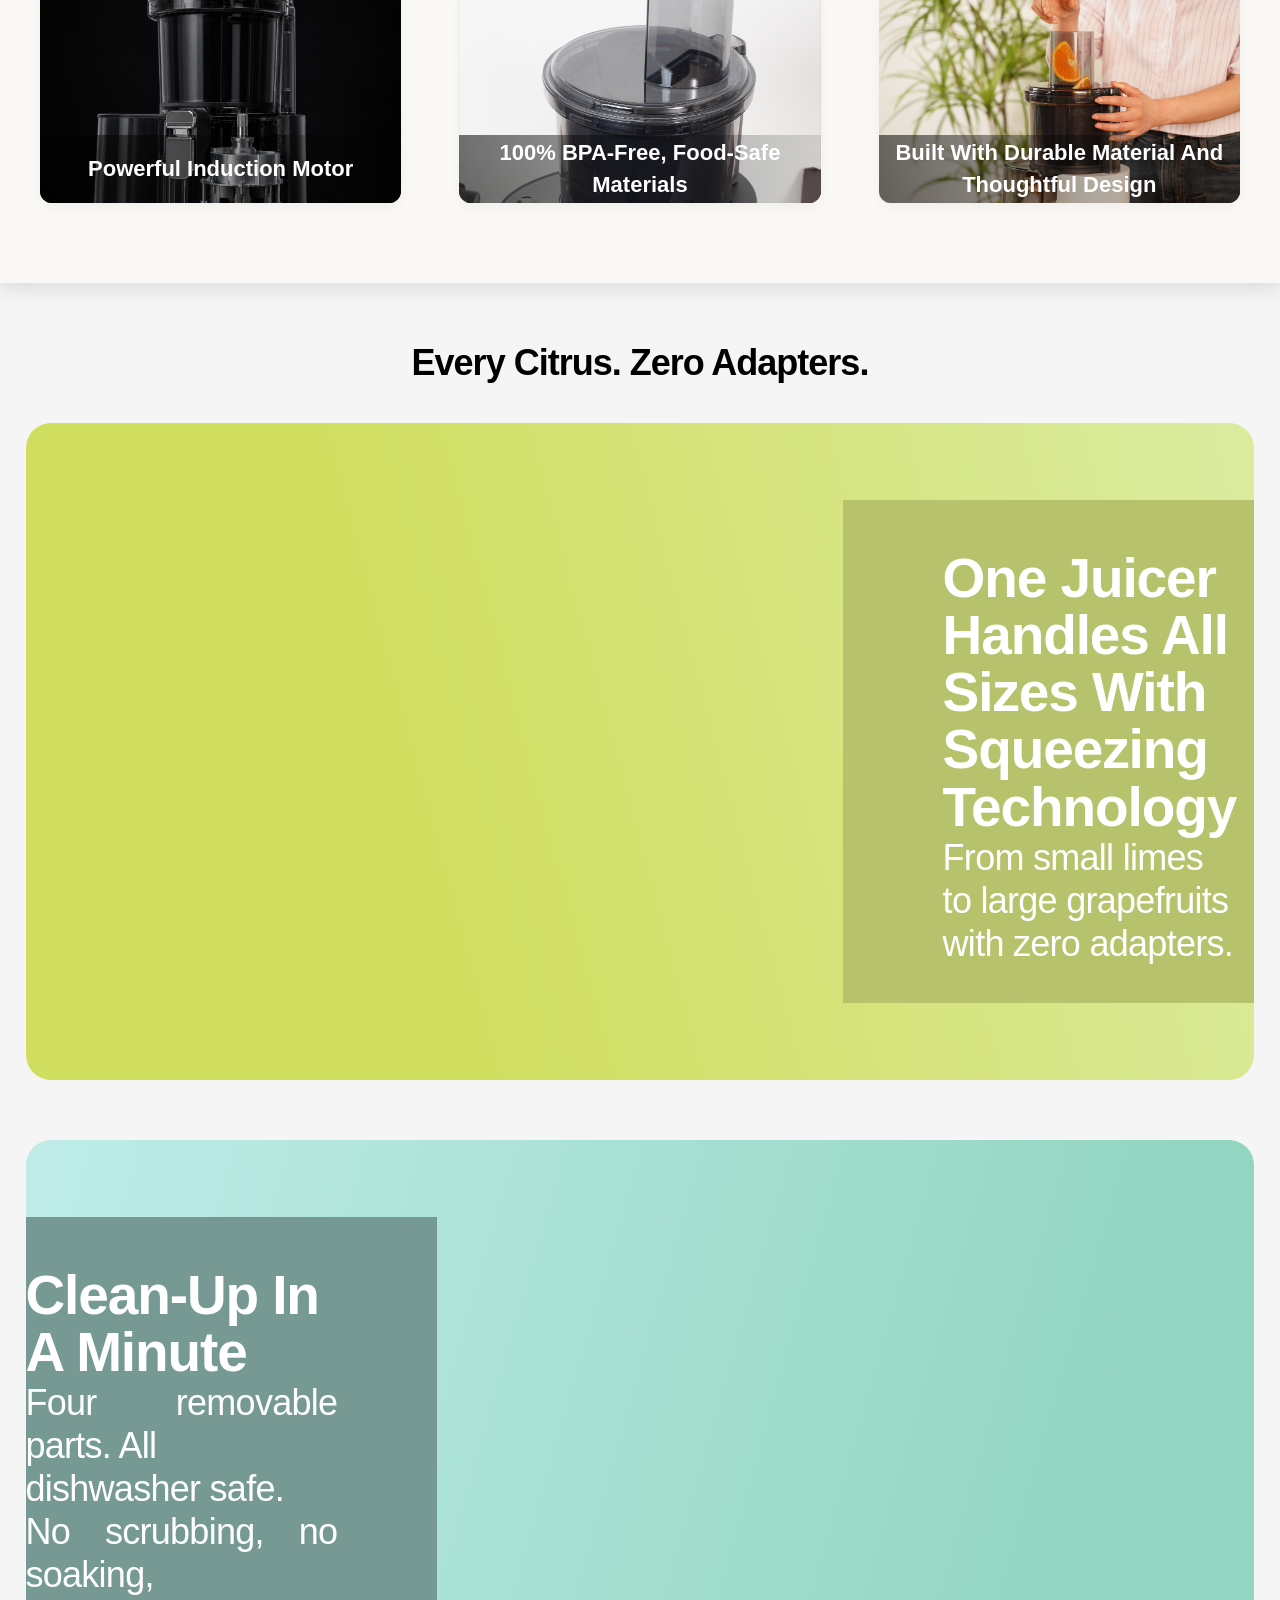
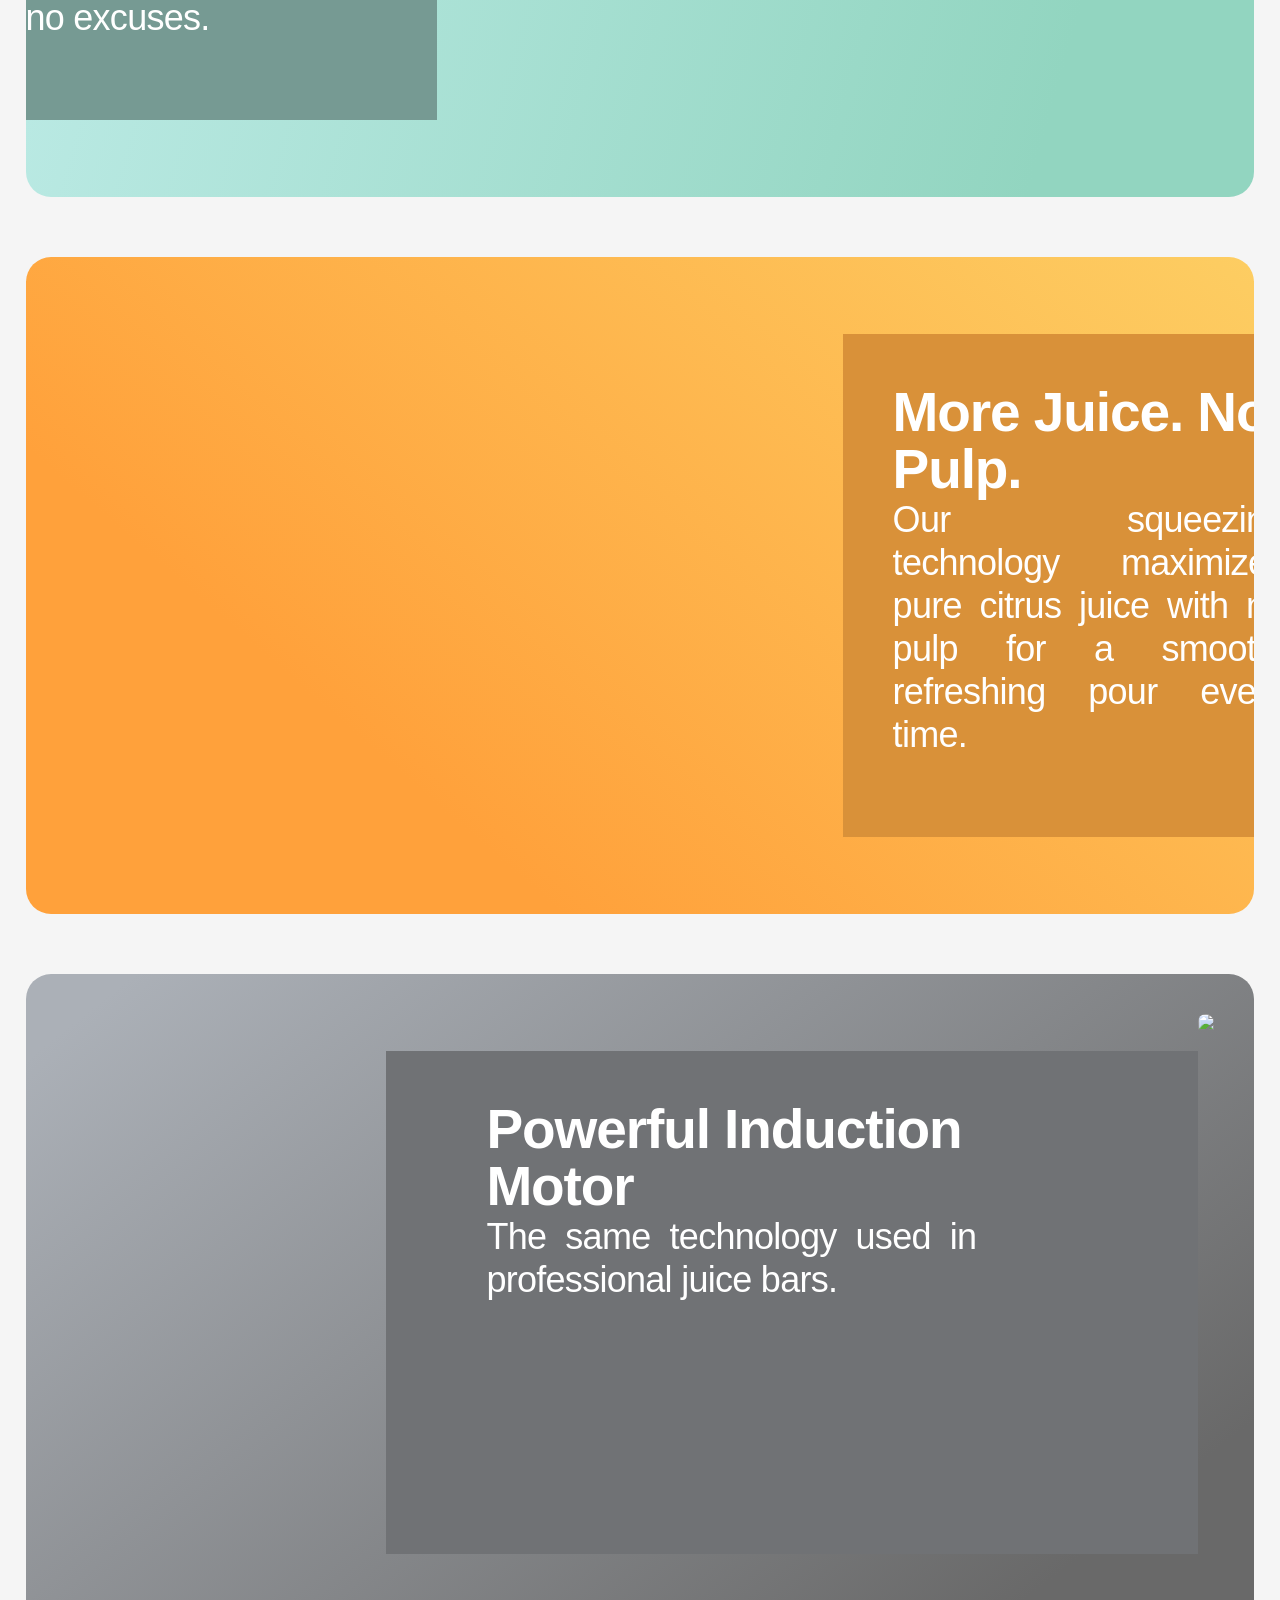
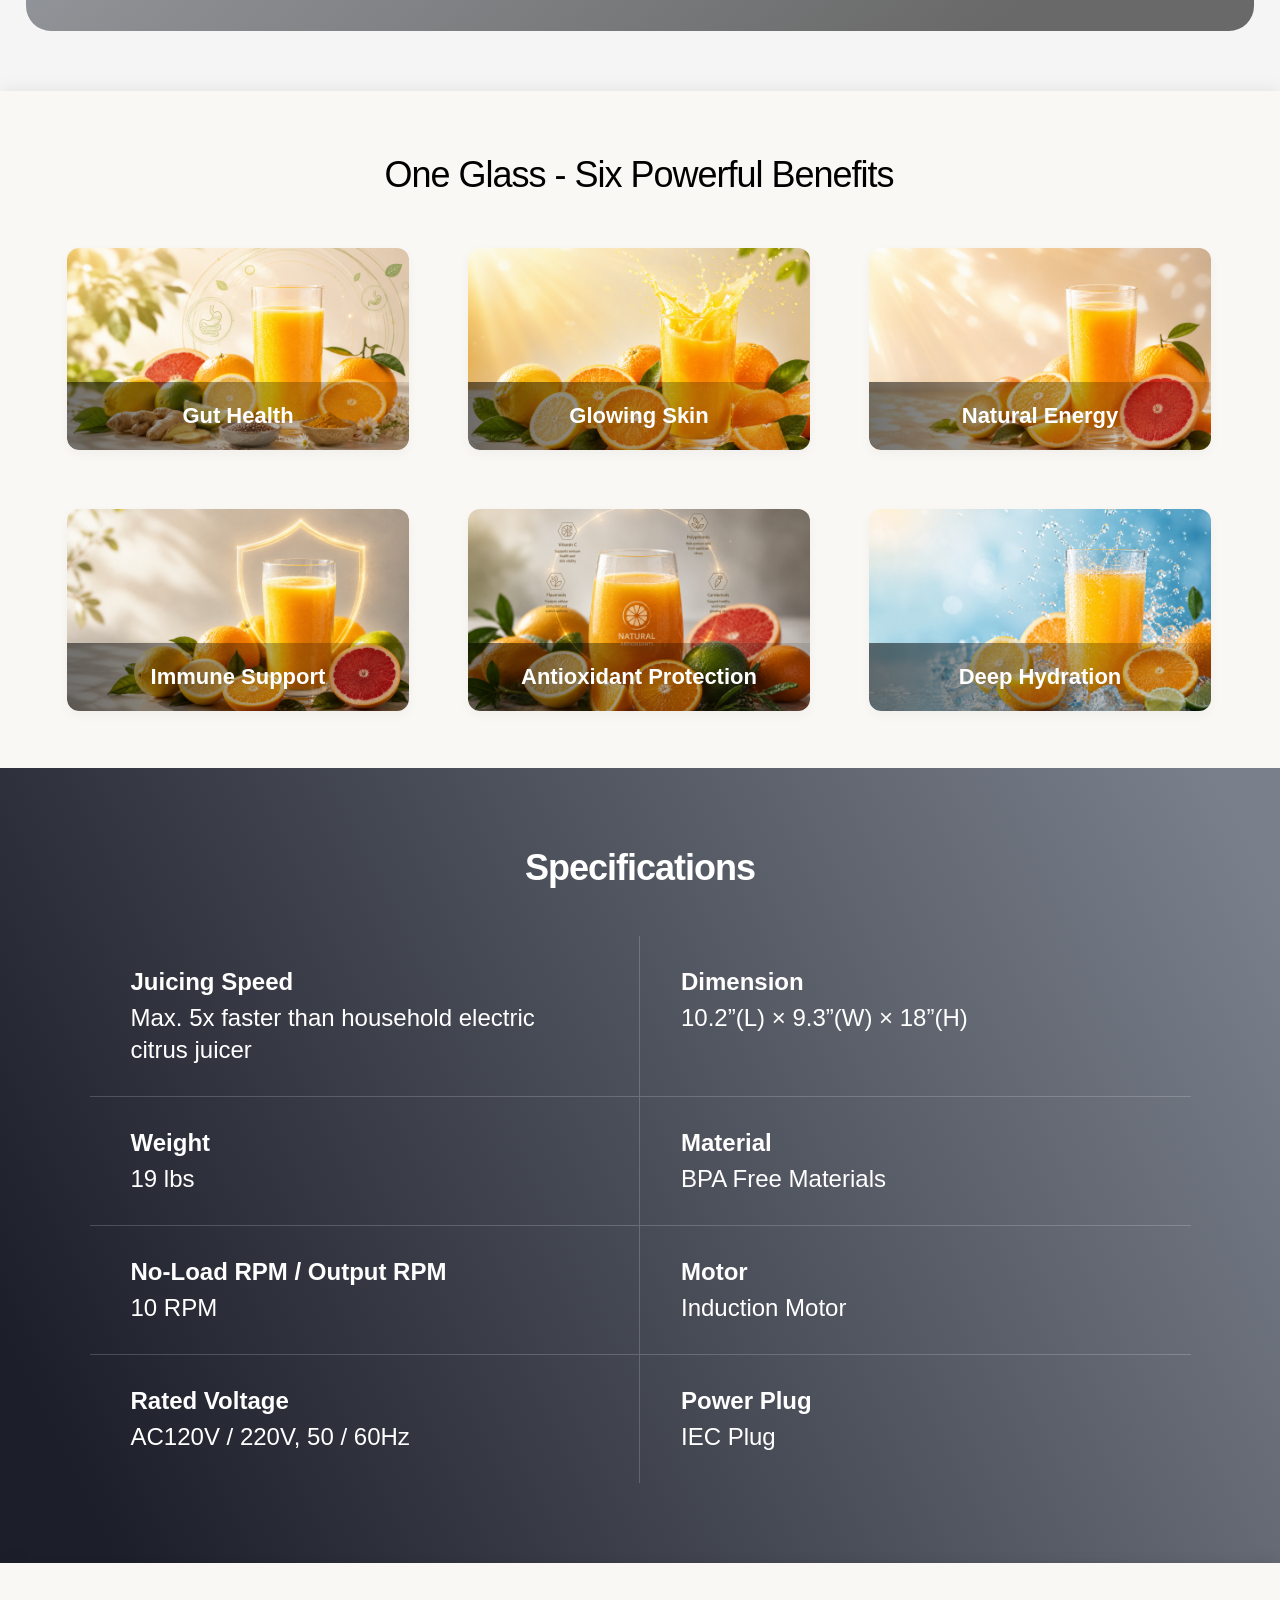
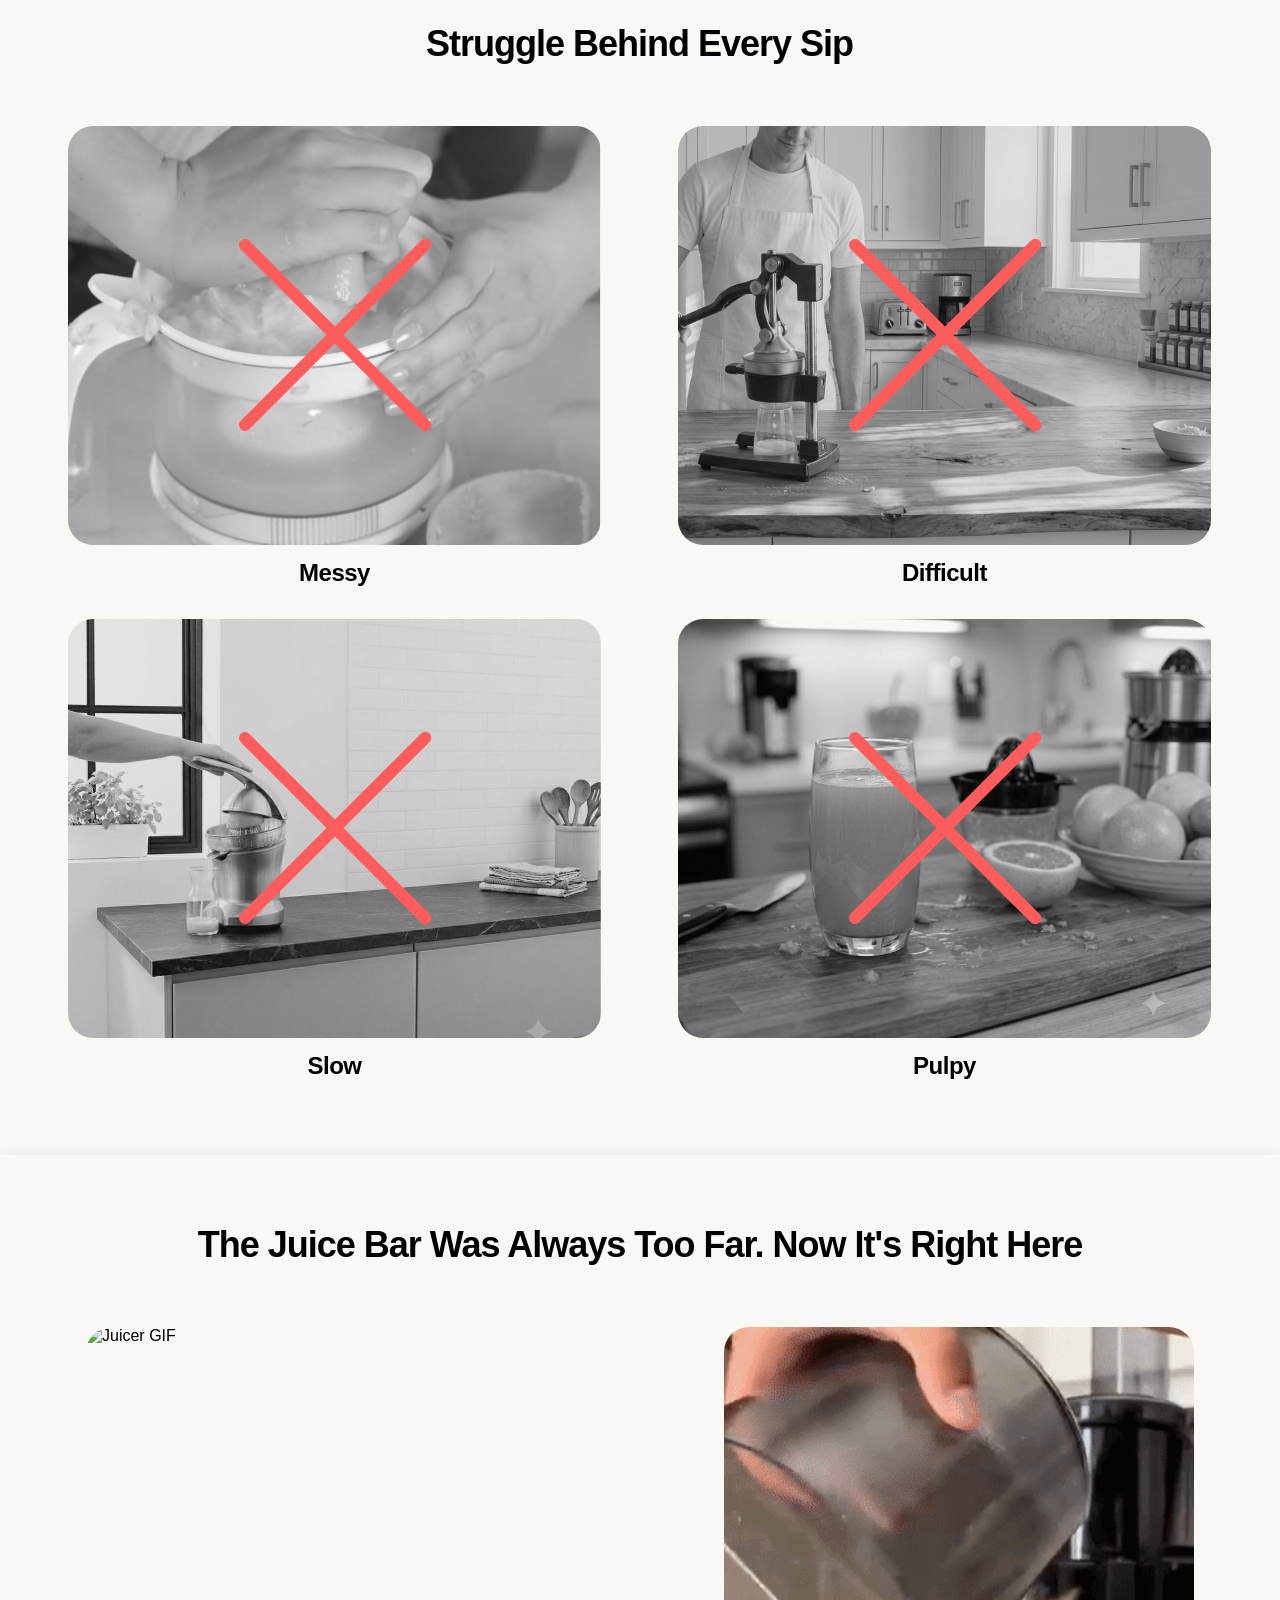
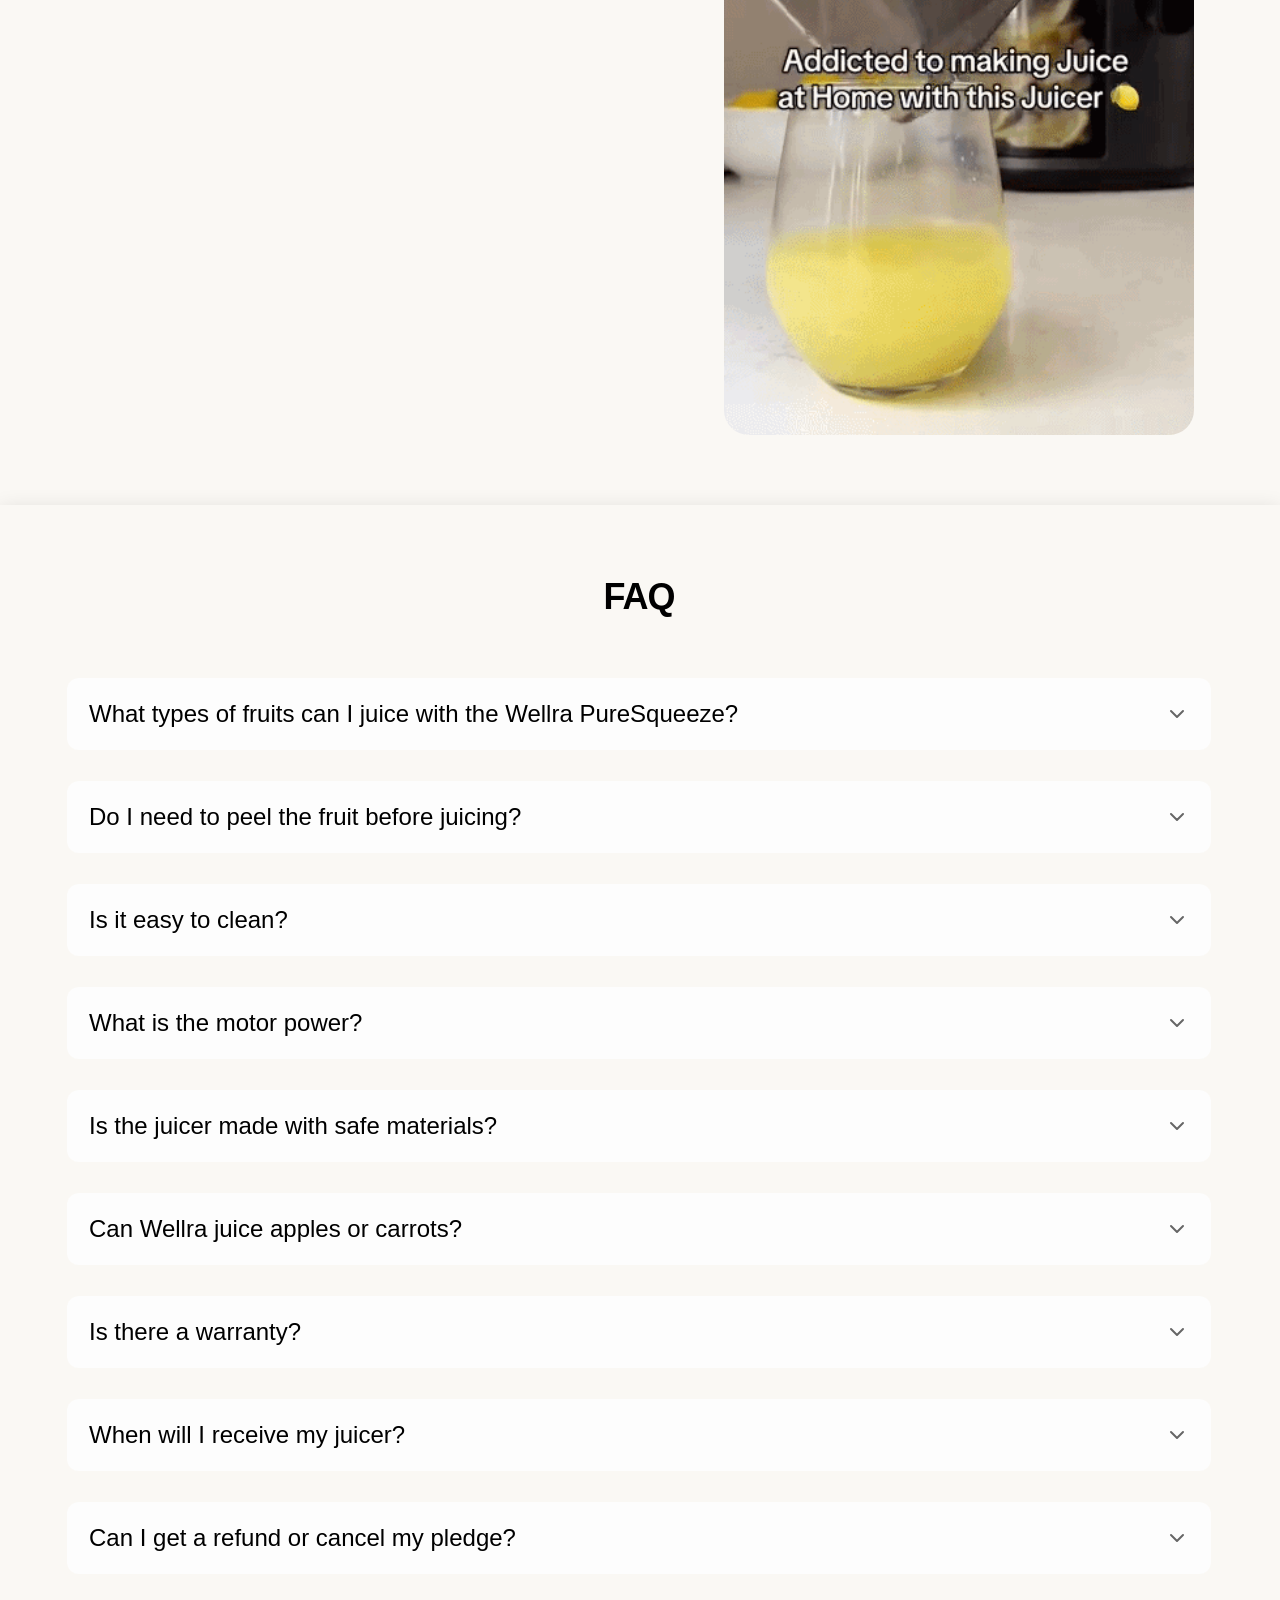
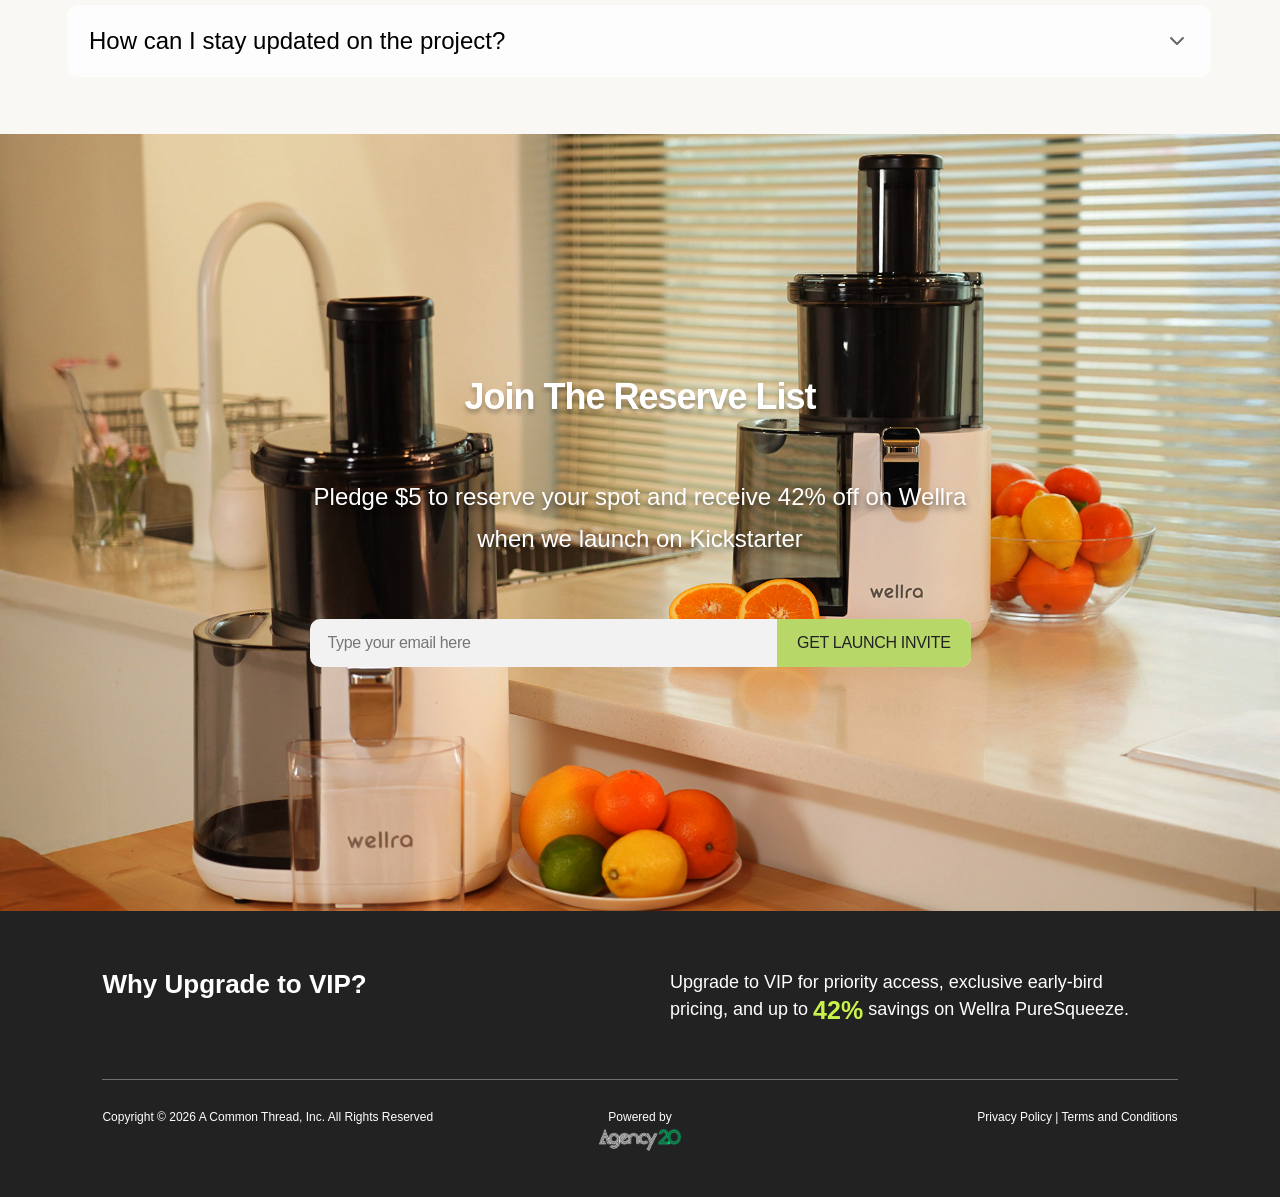
==== commit 5250fe33: "klavio work" ====
--- a/index.html
+++ b/index.html
@@ -19,7 +19,7 @@
 
       <div class="top-form">
         <input type="email" placeholder="Type your email here" required>
-        <button>RESERVE NOW</button>
+        <button>GET LAUNCH INVITE</button>
       </div>
     </div>
   </header>
@@ -44,8 +44,10 @@
         </p>
 
         <div class="email-box">
-          <input type="email" placeholder="Type your email here" required>
-          <button onclick="window.location.href='reservation2.php';">RESERVE NOW</button>
+          <form action="create-checkout-session.php" method="POST" novalidate>
+            <input type="email" name="email" placeholder="Type your email here" required>
+            <button type="submit">GET LAUNCH INVITE</button>
+          </form>
         </div>
 
         <p class="offer">
@@ -149,7 +151,46 @@
 
   </section>
 
-    <section class="citrus-section">
+  <!-- <section class="citrus-section">
+
+    <h2>Every Citrus. Zero Adapters.</h2>
+
+    <div class="feature-card green">
+      <img src="img/citruscompatgifv2-1.png" alt="">
+      <div>
+        <h3>One Juicer Handles All Sizes With Squeezing Technology</h3>
+        <p>From small limes to large grapefruits with zero adapters.</p>
+      </div>
+    </div>
+
+    <div class="feature-card mint reverse">
+      <img src="img/disassemblegif-2.png" alt="">
+      <div>
+        <h3>Clean-up In A Minute</h3>
+        <p>Four removable parts. All dishwasher safe. No scrubbing, no soaking, no excuses.</p>
+      </div>
+    </div>
+
+    <div class="feature-card orange">
+      <img src="img/r.png" alt="">
+      <div>
+        <h3>More Juice. No Pulp.</h3>
+        <p>Our squeezing technology maximizes pure citrus juice with no pulp for a smooth, refreshing pour every time.
+        </p>
+      </div>
+    </div>
+
+    <div class="feature-card gray reverse">
+      <img src="img/chatgpt-image-jun-12-2026-04-56-12-PM-2.png" alt="">
+      <div>
+        <h3>Powerful Induction Motor</h3>
+        <p>The same technology used in professional juice bars.</p>
+      </div>
+    </div>
+
+  </section> -->
+
+  <section class="citrus-section">
 
     <h2>Every Citrus. Zero Adapters.</h2>
 
@@ -211,7 +252,7 @@
 
         <div class="media-gray">
           <!-- <img autoplay muted loop playsinline> -->
-            <img class="gray-1" src="images/powerful-induction-motor.png">
+            <img class="gray-1" src="images/ChatGPT Image Jun 12, 2026, 04_56_12 PM.png">
         </div>
 
         <div class="content">
@@ -388,8 +429,7 @@
               stroke-linejoin="round" />
           </svg>
         </summary>
-        <div class="faq-answer">The PureSqueeze is built for citrus — oranges, lemons, limes, and grapefruits of nearly
-          any size, with no adapters needed.</div>
+        <div class="faq-answer">You can juice all types of citrus fruits, from small limes and lemons to large oranges, grapefruits, and even pomelos.</div>
       </details>
       <details class="faq-item">
         <summary>Do I need to peel the fruit before juicing?
@@ -398,8 +438,7 @@
               stroke-linejoin="round" />
           </svg>
         </summary>
-        <div class="faq-answer">No peeling needed — simply cut the fruit in half and place it in the chute. The rind
-          stays out of your glass.</div>
+        <div class="faq-answer">No peeling required! Simply cut your fruit in half or smaller pieces, if necessary, insert it into the chute, and Wellra does the rest - extracting pure juice while keeping peels separate.</div>
       </details>
       <details class="faq-item">
         <summary>Is it easy to clean?
@@ -408,7 +447,7 @@
               stroke-linejoin="round" />
           </svg>
         </summary>
-        <div class="faq-answer">Yes. Four removable parts are all dishwasher safe, so clean-up takes about a minute.
+        <div class="faq-answer">Yes! The Wellra PureSqueeze was designed for convenience. The detachable parts are dishwasher-safe, and the non-slip base ensures easy cleanup without spills.
         </div>
       </details>
       <details class="faq-item">
@@ -418,8 +457,7 @@
               stroke-linejoin="round" />
           </svg>
         </summary>
-        <div class="faq-answer">PureSqueeze uses a professional-grade induction motor for consistent, powerful
-          squeezing.</div>
+        <div class="faq-answer">It's equipped with a 120V, 60Hz Induction motor, delivering commercial-grade power in a compact, household-friendly size.</div>
       </details>
       <details class="faq-item">
         <summary>Is the juicer made with safe materials?
@@ -428,7 +466,7 @@
               stroke-linejoin="round" />
           </svg>
         </summary>
-        <div class="faq-answer">All food-contact components are made from 100% BPA-free, food-safe materials.</div>
+        <div class="faq-answer">Absolutely. Every component that touches your juice is BPA-free, ensuring safe, toxin-free juicing every time.</div>
       </details>
       <details class="faq-item">
         <summary>Can Wellra juice apples or carrots?
@@ -437,8 +475,7 @@
               stroke-linejoin="round" />
           </svg>
         </summary>
-        <div class="faq-answer">PureSqueeze is optimized specifically for citrus fruits and is not designed for hard
-          produce like apples or carrots.</div>
+        <div class="faq-answer">No. Wellra is specifically designed for citrus fruits and is not intended for hard fruits and produces such as apples, carrots, or other non-citrus fruits and produces.</div>
       </details>
       <details class="faq-item">
         <summary>Is there a warranty?
@@ -447,8 +484,7 @@
               stroke-linejoin="round" />
           </svg>
         </summary>
-        <div class="faq-answer">Yes, backers will receive full warranty details in their Kickstarter updates ahead of
-          shipping.</div>
+        <div class="faq-answer">Yes, all Wellra PureSqueeze juicers come with a 1-year limited warranty covering manufacturer defects and motor performance.</div>
       </details>
       <details class="faq-item">
         <summary>When will I receive my juicer?
@@ -457,8 +493,7 @@
               stroke-linejoin="round" />
           </svg>
         </summary>
-        <div class="faq-answer">Estimated delivery timing will be shared once the Kickstarter campaign launches and
-          funding closes.</div>
+        <div class="faq-answer">We plan to begin fulfillment shortly after the Kickstarter campaign closes. All backers will receive regular updates with production and shipping timelines.</div>
       </details>
       <details class="faq-item">
         <summary>Can I get a refund or cancel my pledge?
@@ -467,8 +502,7 @@
               stroke-linejoin="round" />
           </svg>
         </summary>
-        <div class="faq-answer">Pledges can be adjusted or cancelled any time before the campaign closes, per
-          Kickstarter's policies.</div>
+        <div class="faq-answer">You can adjust or cancel your pledge anytime before the campaign ends. Once production begins, we'll no longer be able to offer refunds, but we're committed to transparency throughout the process.</div>
       </details>
       <details class="faq-item">
         <summary>How can I stay updated on the project?
@@ -477,7 +511,7 @@
               stroke-linejoin="round" />
           </svg>
         </summary>
-        <div class="faq-answer">Reserve your spot with your email above and follow us on Kickstarter for every update.
+        <div class="faq-answer">Follow our Kickstarter updates and join our VIP Facebook Group for exclusive behind-the-scenes access, product tips, and early discount opportunities.
         </div>
       </details>
     </div>
@@ -493,10 +527,10 @@
           when we launch on Kickstarter
         </p>
 
-        <form class="reserve-form">
+        <div class="reserve-form">
           <input type="email" placeholder="Type your email here" required>
-          <button type="submit">RESERVE NOW</button>
-        </form>
+          <button type="submit">GET LAUNCH INVITE</button>
+        </div>
       </div>
     </div>
   </section>
@@ -524,6 +558,12 @@
       <p>Privacy Policy | Terms and Conditions</p>
     </div>
   </footer>
+
+
+
+
+
+
   <script src="script.js"></script>
 </body>
 
--- a/style.css
+++ b/style.css
@@ -109,11 +109,19 @@
 @media (max-width: 480px) {
   .top-form {
     flex-direction: column;
+    height: auto;
   }
 
   .top-form input,
   .top-form button {
     width: 100%;
+  }
+
+  .email-error {
+    right: 0;
+    justify-content: center;
+    text-align: center;
+    white-space: normal;
   }
 }
 
@@ -222,7 +230,128 @@
   margin: 0;
   color: #fff;
 }
-
+.email-box form {
+  display: contents;
+}
+
+.top-form,
+.email-box,
+.reserve-form {
+  position: relative;
+}
+
+.top-form input,
+.email-box input,
+.reserve-form input {
+  transition: box-shadow 0.2s ease, background-color 0.2s ease;
+}
+
+.top-form button,
+.email-box button,
+.reserve-form button {
+  transition: background-color 0.2s ease, transform 0.2s ease, opacity 0.2s ease;
+}
+
+.top-form button:hover,
+.email-box button:hover,
+.reserve-form button:hover {
+  background: #c2e777;
+  transform: translateY(-1px);
+}
+
+.top-form button:disabled,
+.email-box button:disabled,
+.reserve-form button:disabled {
+  cursor: wait;
+  opacity: 0.72;
+  transform: none;
+}
+
+.top-form.has-error,
+.email-box.has-error,
+.reserve-form.has-error {
+  box-shadow: 0 0 0 2px rgba(231, 76, 60, 0.9), 0 10px 24px rgba(231, 76, 60, 0.22);
+}
+
+.top-form.has-error input,
+.email-box.has-error input,
+.reserve-form.has-error input {
+  background-color: #fff7f5;
+  color: #2d2d2d;
+}
+
+.email-error {
+  position: absolute;
+  left: 0;
+  top: calc(100% + 7px);
+  z-index: 5;
+  display: inline-flex;
+  align-items: center;
+  gap: 6px;
+  min-height: 24px;
+  margin: 0;
+  padding: 5px 9px;
+  border: 1px solid rgba(231, 76, 60, 0.24);
+  border-radius: 999px;
+  background: rgba(255, 246, 244, 0.98);
+  box-shadow: 0 8px 18px rgba(0, 0, 0, 0.16);
+  color: #c0392b;
+  font-size: 13px;
+  font-weight: 700;
+  line-height: 1.15;
+  opacity: 0;
+  transform: translateY(-4px);
+  transition: opacity 0.2s ease, transform 0.2s ease;
+  pointer-events: none;
+  white-space: nowrap;
+}
+
+.email-error::before {
+  content: "!";
+  display: inline-flex;
+  align-items: center;
+  justify-content: center;
+  width: 15px;
+  height: 15px;
+  border-radius: 50%;
+  background: #e74c3c;
+  color: #fff;
+  font-size: 11px;
+  line-height: 1;
+}
+
+.email-error.show {
+  opacity: 1;
+  transform: translateY(0);
+}
+
+.invite-shake {
+  animation: invite-shake 0.28s ease;
+}
+
+@keyframes invite-shake {
+  0%,
+  100% {
+    transform: translateX(0);
+  }
+
+  25% {
+    transform: translateX(-4px);
+  }
+
+  75% {
+    transform: translateX(4px);
+  }
+}
+
+@media (max-width: 480px) {
+  .email-error {
+    right: 0;
+    justify-content: center;
+    text-align: center;
+    white-space: normal;
+  }
+}
 .email-box {
   display: flex;
   align-items: center;
@@ -232,7 +361,7 @@
   background: #ebebeb;
   border-radius: 10px;
   padding-left: 18px;
-  overflow: hidden;
+  overflow: visible;
 }
 
 .email-box input {
@@ -659,7 +788,7 @@
   flex-direction: row-reverse;
 }
 .media-reverse{
-  width: 690px;
+   width: 777px;
   height: 583px;
   min-height: 330px;
   display: block;
@@ -669,34 +798,30 @@
 }
 
 .img-mint{
-  background-color: #94C1B9;
+  background-color: #769A93;
     padding: 20px 100px 0px 200px;
-    width: 690px;
+    width: 612px;
     height: 503px;
-    padding-top: 90px;
+    padding-top: 50px;
 
 }
 .img-orange{
-   background-color:#FFA500;
-    padding: 150px 20px 0px 50px;
+   background-color: #D99139;
+    padding: 50px 170px 0px 50px;
     /* padding: 20px 100px 0px 100px; */
-    width: 688px;
+    width: 612px;
     height: 503px;
 }
-.green .img-bg{
-    background-color: #B6C26C;
-    padding: 25px 20px 0px 100px;
-    width: 554  px;
-    height: 503px;
-}
-
-/* .img-bg{
+.img-bg{
     background-color: #B6C26C;
     padding: 20px 100px 0px 100px;
-    width: 688px;
+    width: 612px;
     height: 503px;
-    padding-top: 25px;
-} */
+    padding-top: 50px
+
+   
+
+}
 .feature-card .content {
   flex: 0 0 42%;
   display: flex;
@@ -711,25 +836,16 @@
   flex: 1;
 }
 
-.feature-card  .media video
+.feature-card .media video
 {
   width: 777px;
-  height: 576px;
+  height: 583px;
   min-height: 330px;
   display: block;
-  object-fit: cover;  
+  object-fit: cover;
+  
   border-radius: 25px;
   margin: 40px 0px 40px 40px ;
-}
-
-.feature-card.reverse .media video
-{
-  width: 690px;
-}
-
-.feature-card.orange .media video
-{
-  width: 576px;
 }
 /* .feature-card .media img{
  width: 452px;
@@ -746,10 +862,11 @@
 border-radius: 25px;
 }
 .gray-bg{
-    background-color: #878B90;
-    padding: 170px 20px 0px 100px;
+background-color: #707275;
+    padding: 20px 100px 0px 100px;
     width: 812px;
     height: 503px;
+    padding-top: 50px
 }
 .fruit-badge {
   position: absolute;
@@ -775,19 +892,14 @@
 }
 
 .feature-card p {
-  font-size: 35px;
+  font-size: 36px;
   font-weight: 400;
   line-height: 43px;
   letter-spacing: -0.72px;
   text-align: justify;
   color: #fff;
   max-width: 490px;
-  margin-top: 20px;
-}
-
-.feature-card.orange p {
-  max-width: 688px;
- }
+}
 
 .green {
   background: linear-gradient(255deg, rgb(219, 235, 158) 2%, rgb(208, 222, 96) 67%);
@@ -1486,7 +1598,7 @@
   background: #f2f2f2;
   border-radius: 10px;
   padding-left: 18px;
-  overflow: hidden;
+  overflow: visible;
 }
 
 .reserve-form input {
@@ -1575,12 +1687,39 @@
   }
 }
 
+@media (max-width: 480px) {
+  .email-box {
+    flex-direction: column;
+    height: auto;
+    padding-left: 0;
+    background: transparent;
+    gap: 8px;
+  }
+
+  .email-box input {
+    width: 100%;
+    height: 48px;
+    min-height: 48px;
+    padding: 0 16px;
+    box-sizing: border-box;
+    border-radius: 10px;
+    background: #ebebeb;
+  }
+
+  .email-box button {
+    width: 100%;
+    height: 48px;
+    min-height: 48px;
+    border-radius: 10px;
+  }
+}
+
 /* footer Section */
 .vip-footer {
   width: 100%;
   background: #222;
   color: #fff;
-  padding: 85px 8% 70px;
+  padding: 58px 8% 42px;
 }
 
 .vip-top {
@@ -1593,23 +1732,23 @@
 
 .vip-top .highlight {
   color: #c8f24a;
-  font-size: 21px;
+  font-size: 25px;
   /* Bigger */
   font-weight: 800;
-  line-height: 1.8;
+  line-height: 1;
   display: inline-block;
   vertical-align: middle;
 }
 
 .vip-top h2 {
-  font-size: 34px;
-  font-weight: 600;
+  font-size: 26px;
+  font-weight: 800;
   color: #fff;
 }
 
 .vip-top p {
-  font-size: 21px;
-  line-height: 1.8;
+  font-size: 18px;
+  line-height: 1.55;
   color: #fff;
   text-align: justify;
 }
@@ -1634,7 +1773,7 @@
 }
 
 .vip-bottom p {
-  font-size: 14px;
+  font-size: 12px;
   color: #fff;
 }
 
@@ -1647,7 +1786,7 @@
 }
 
 .powered p {
-  margin-bottom: 12px;
+  margin-bottom: 5px;
 }
 
 .powered img {
@@ -1857,3 +1996,9 @@
 
 
 
+
+
+
+
+
+
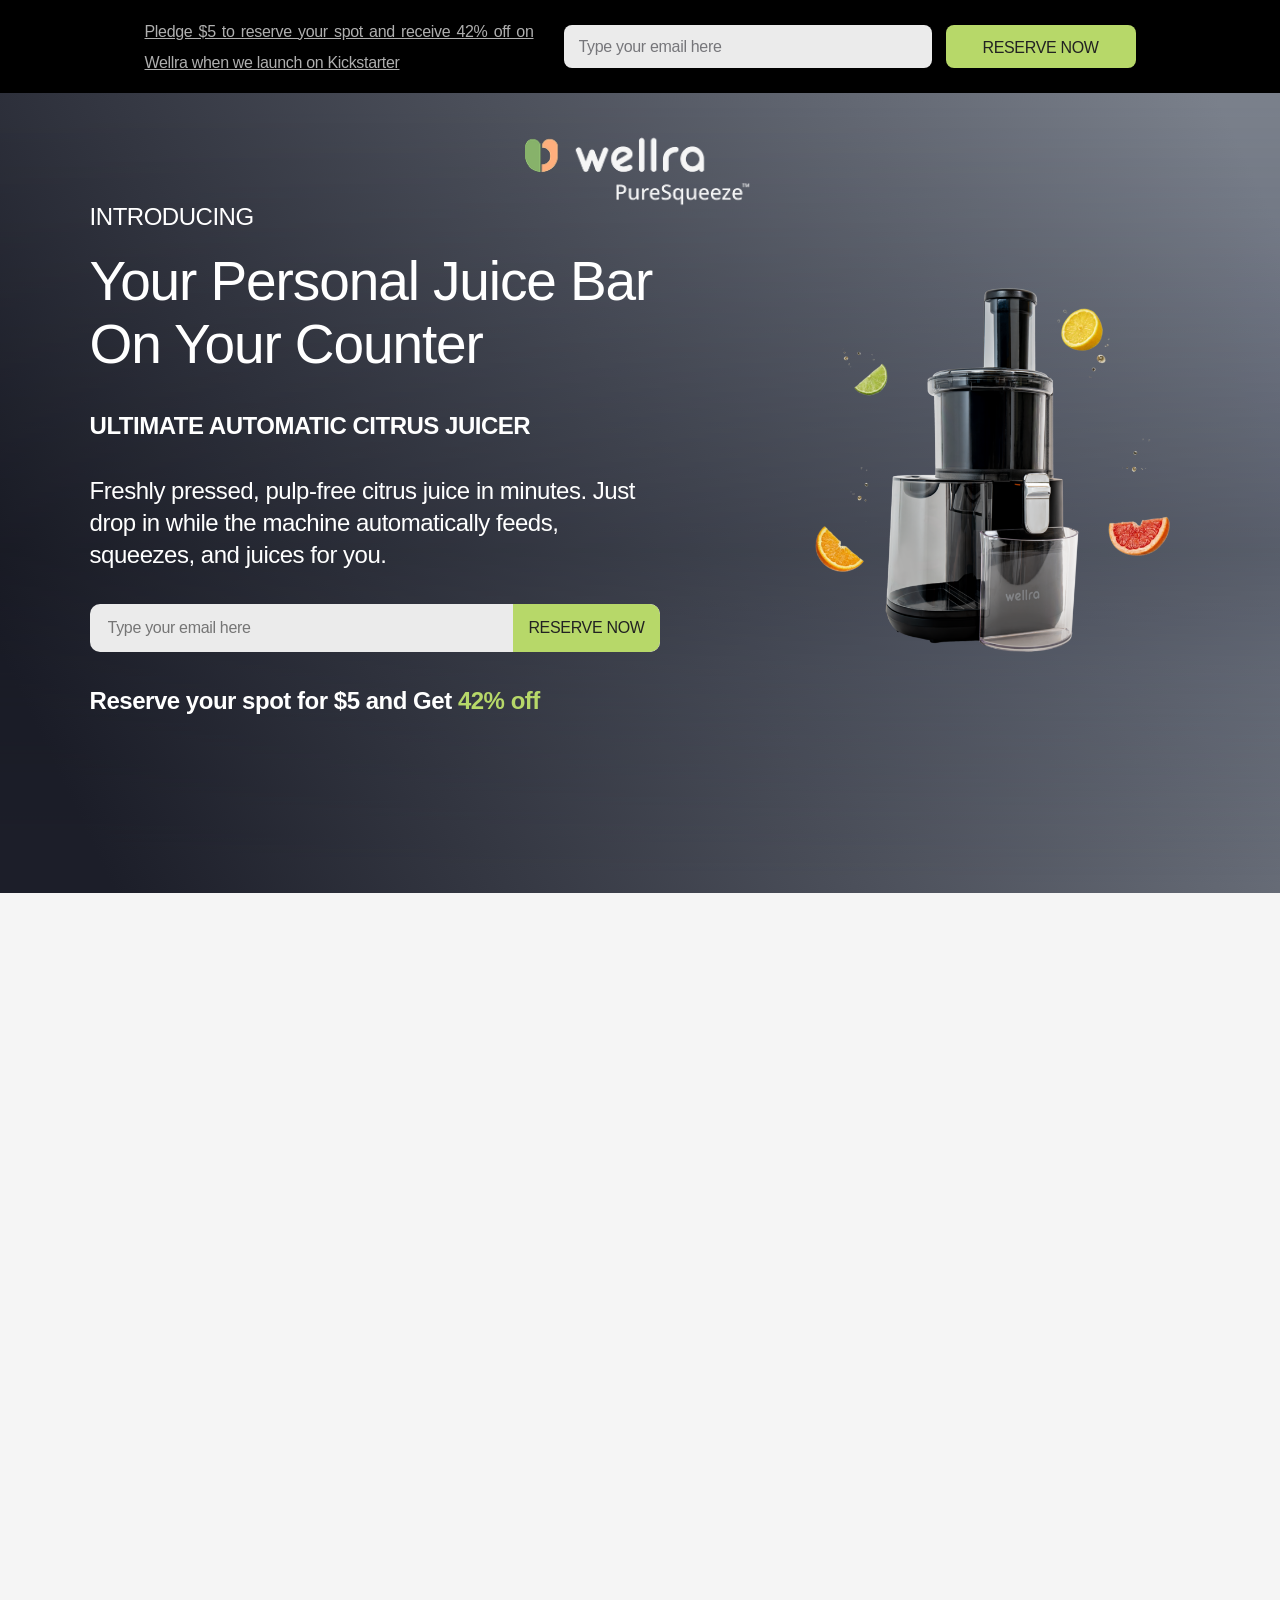
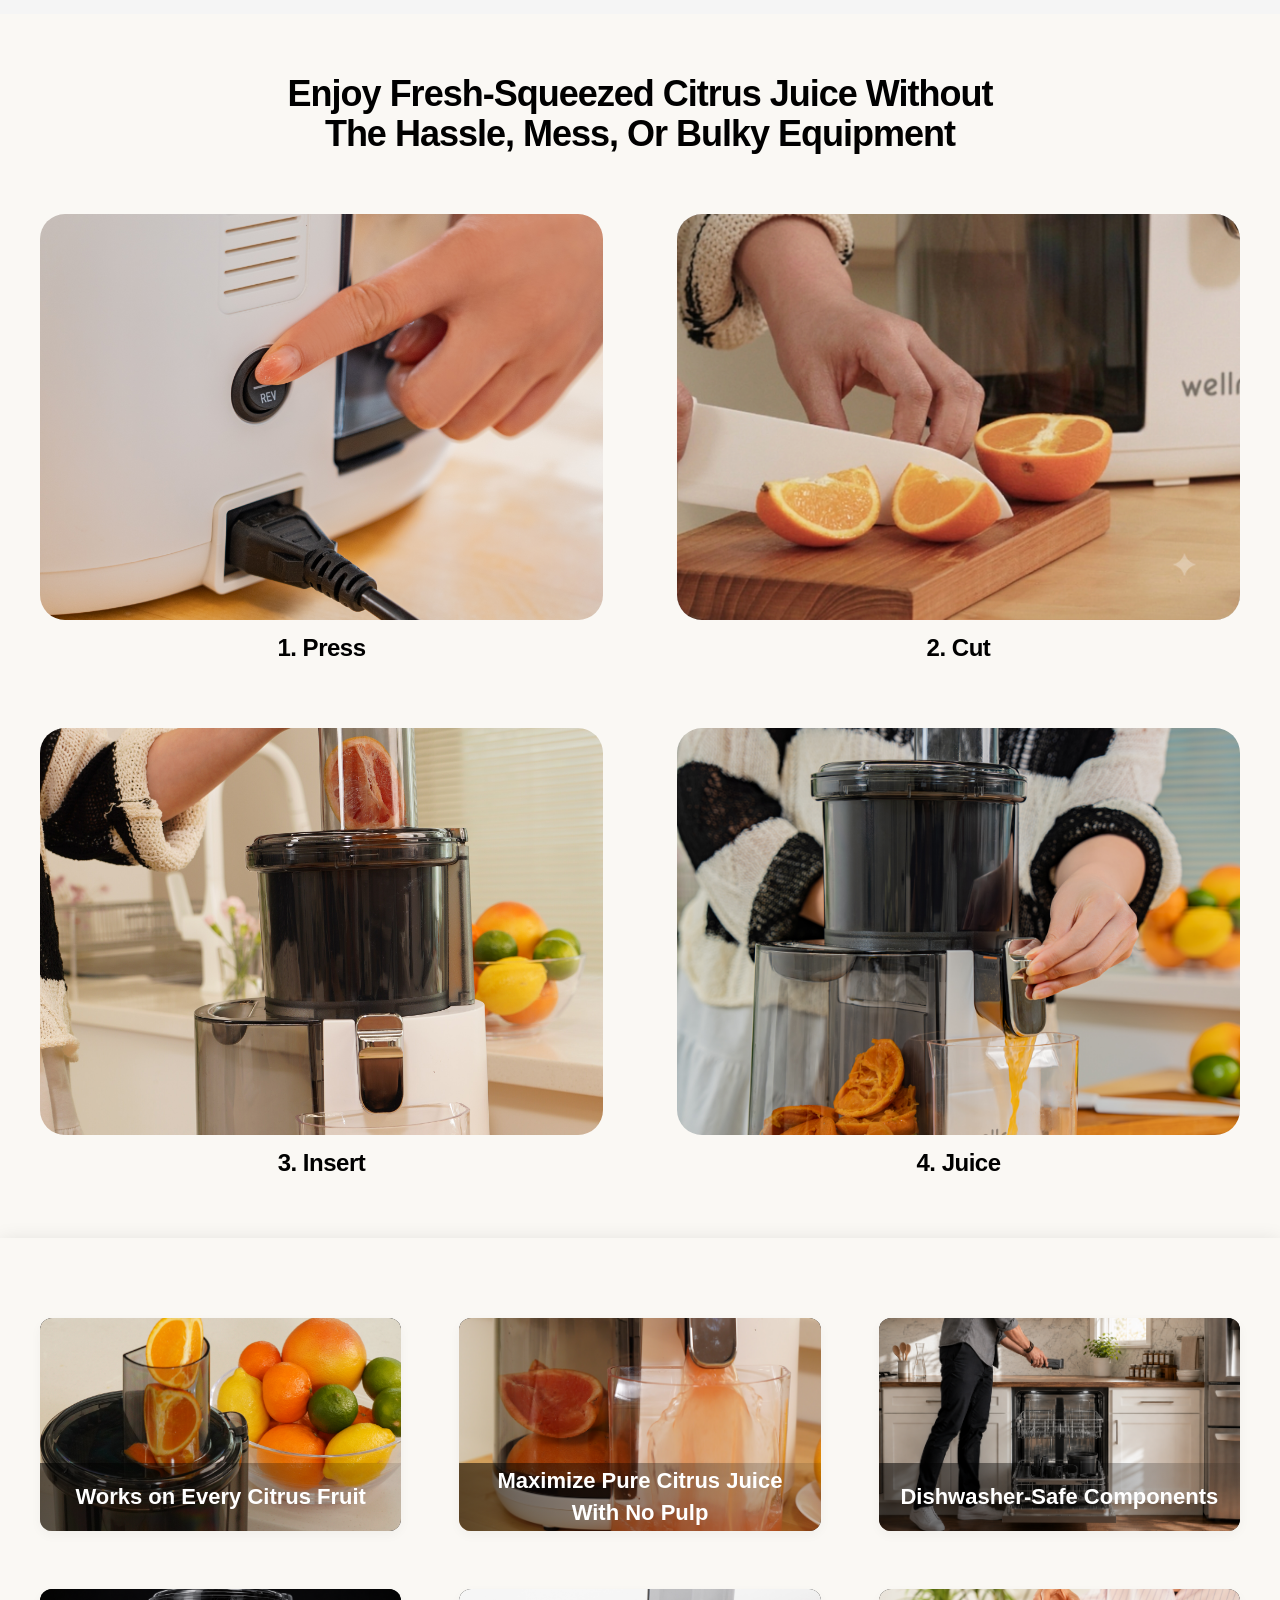
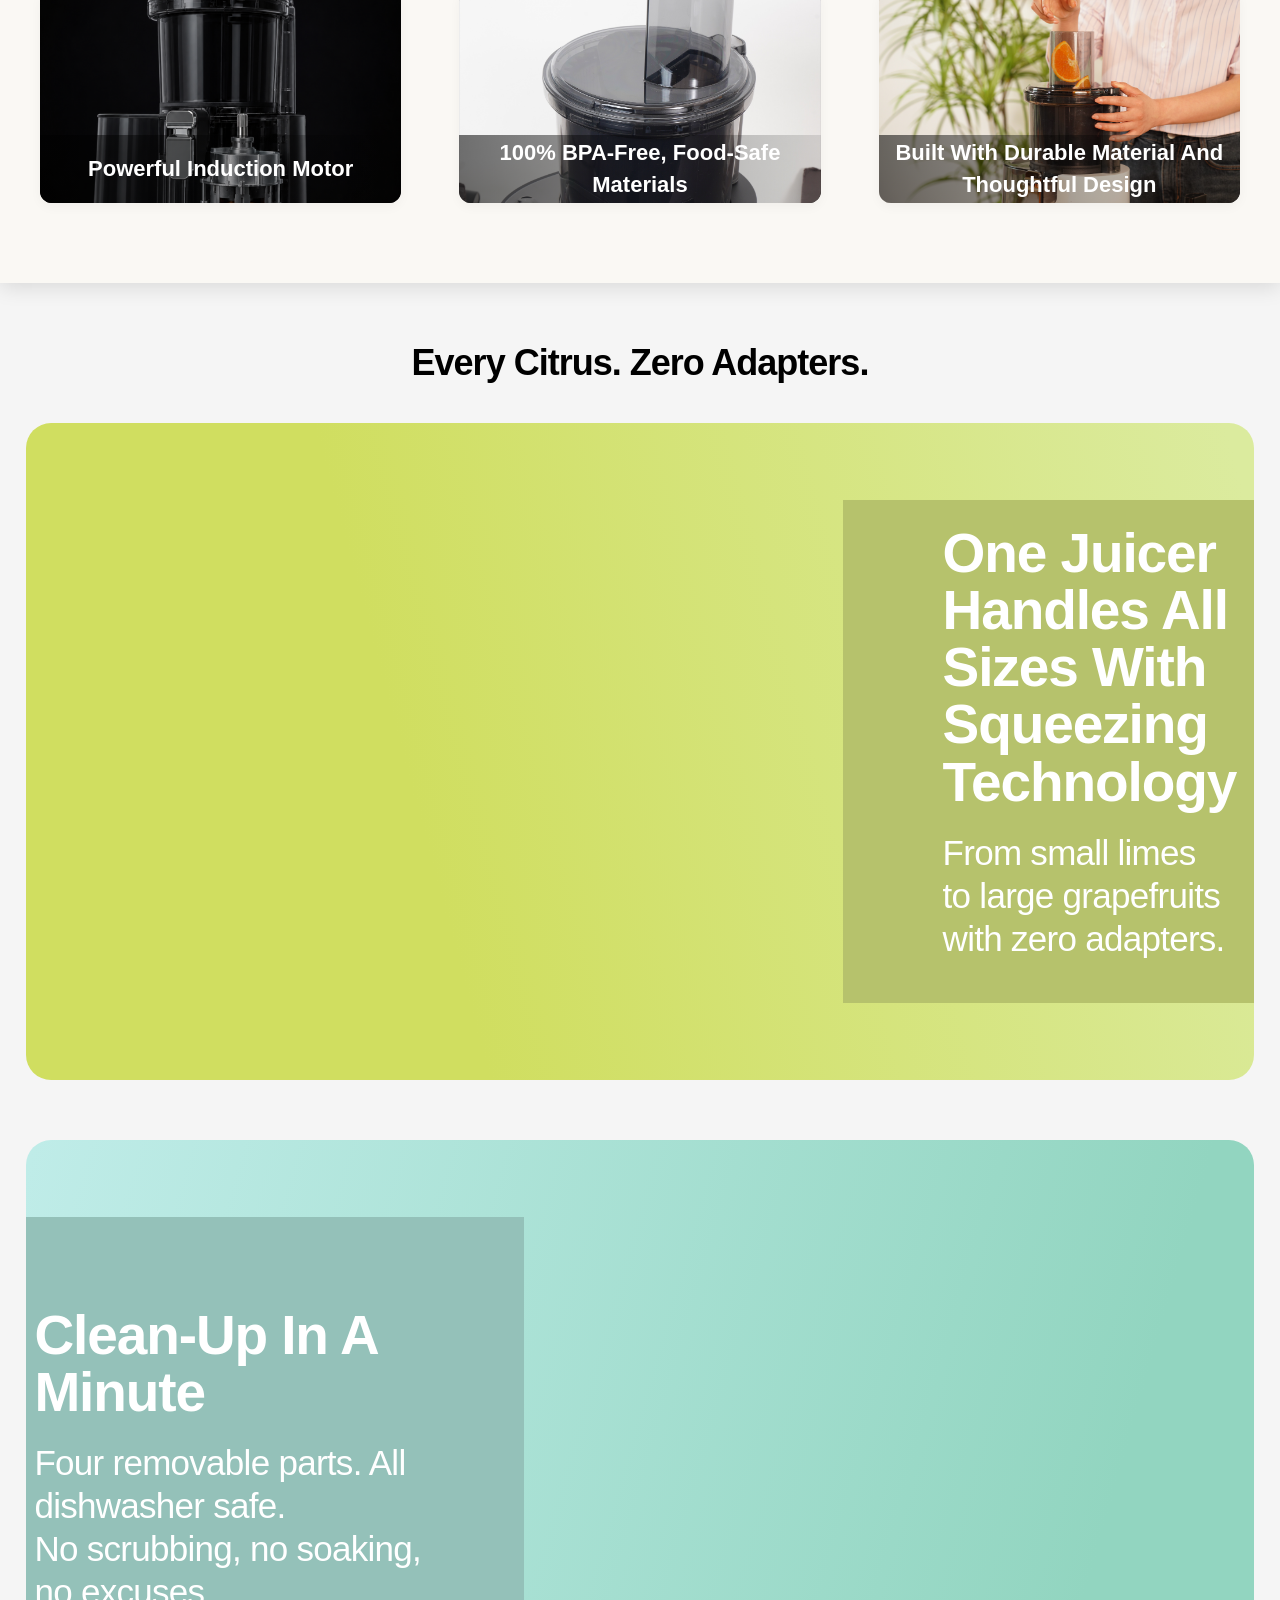
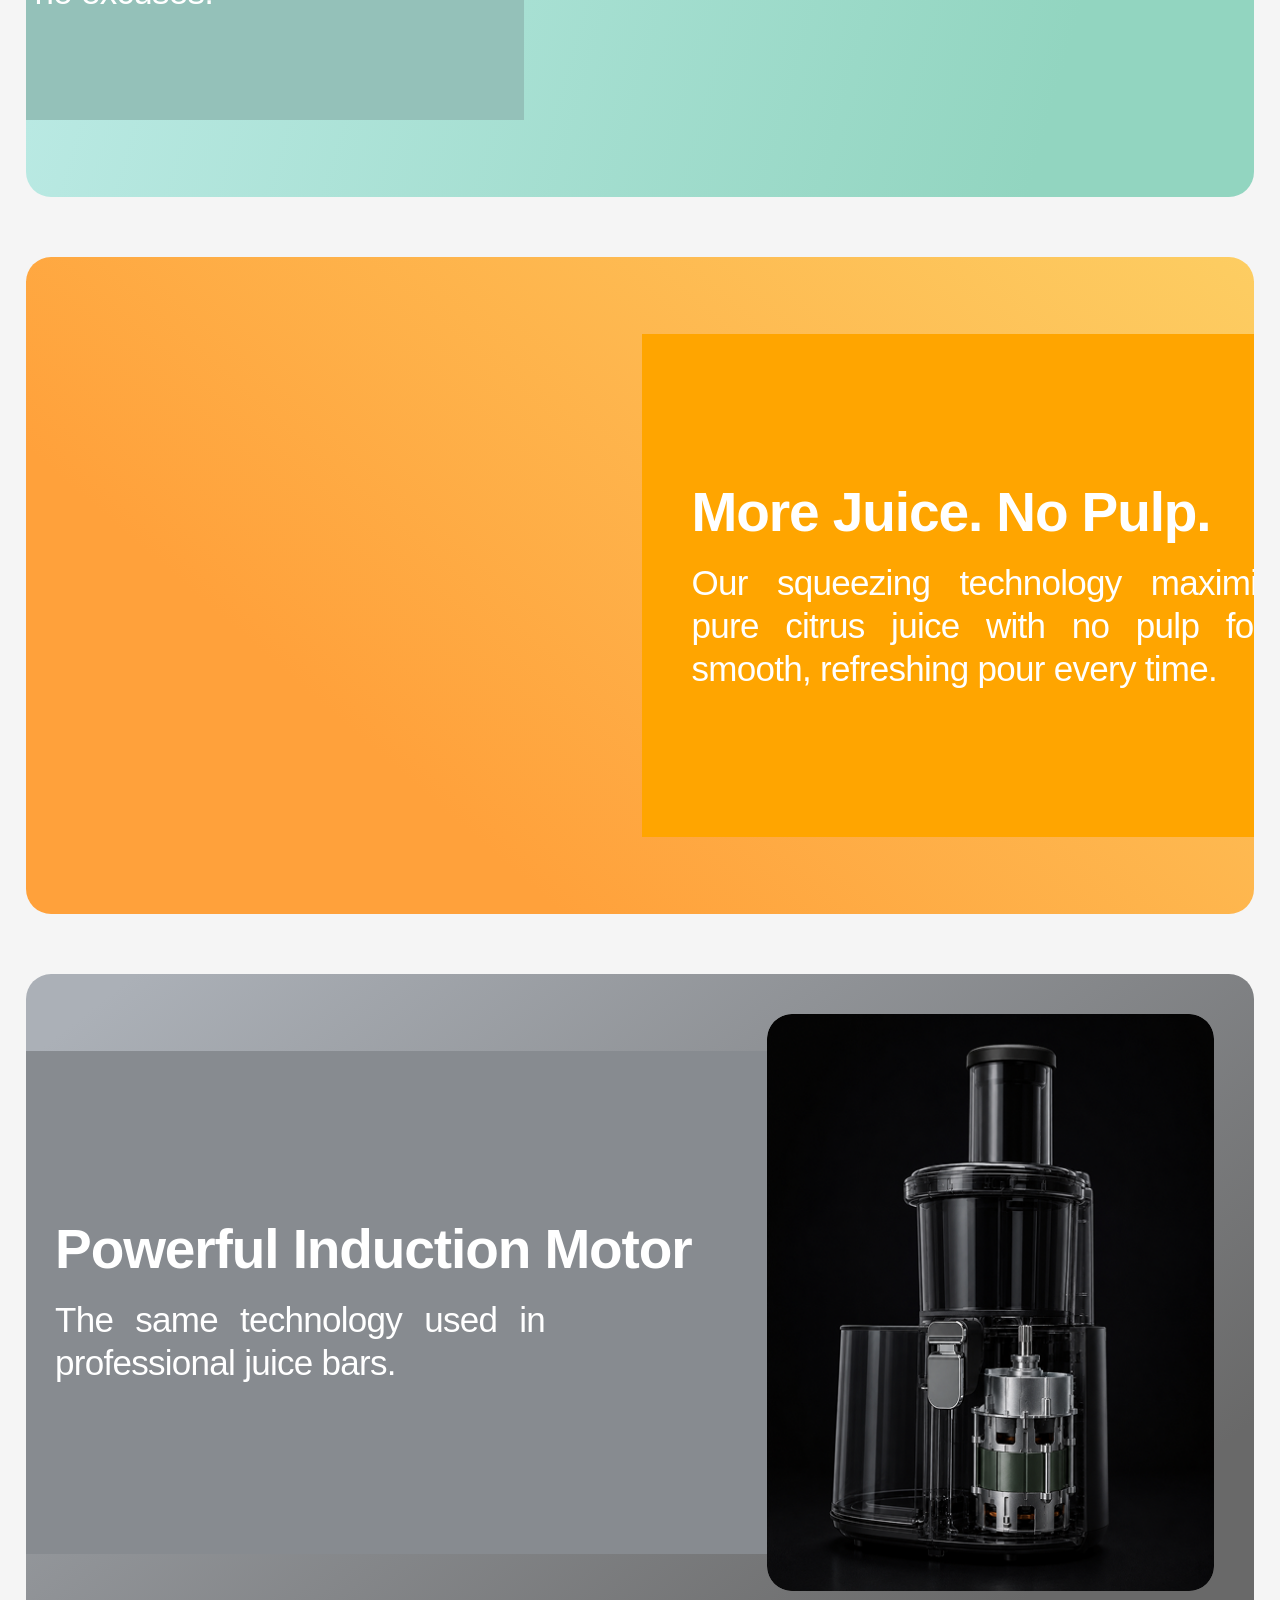
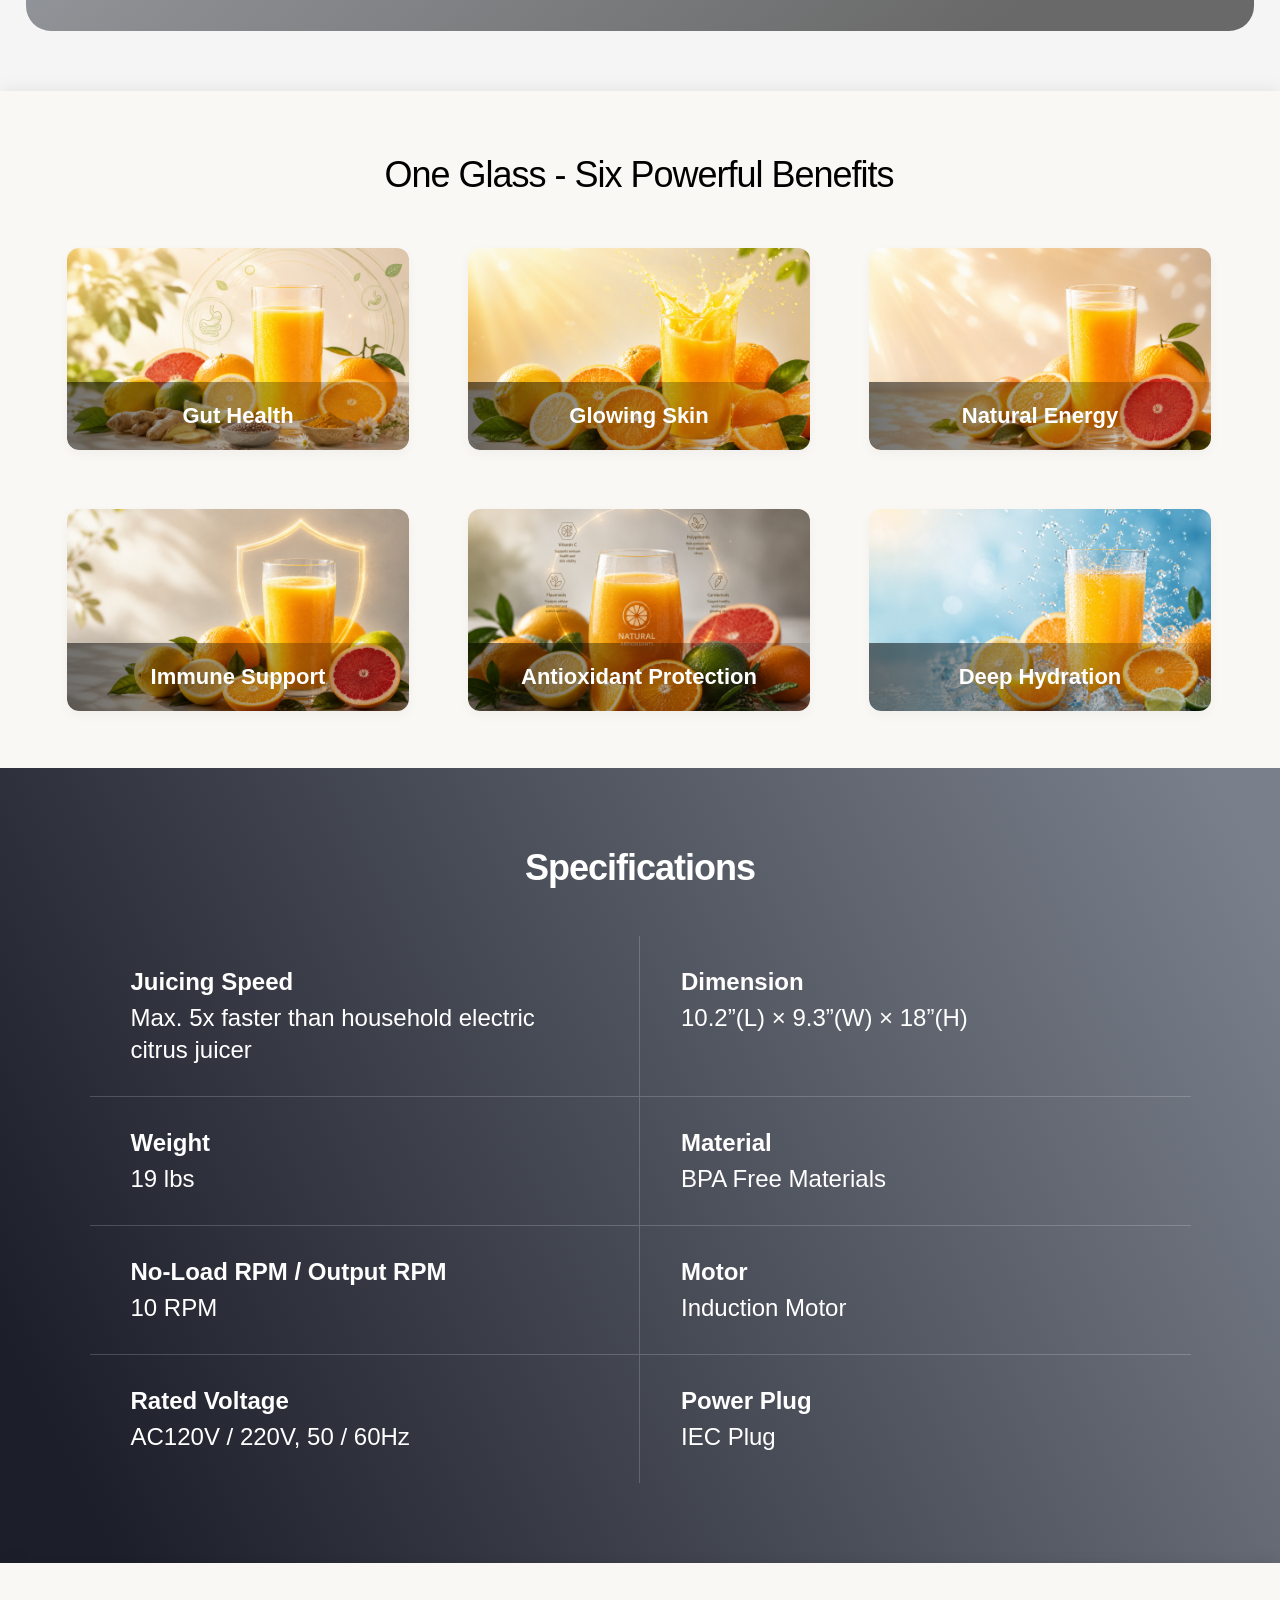
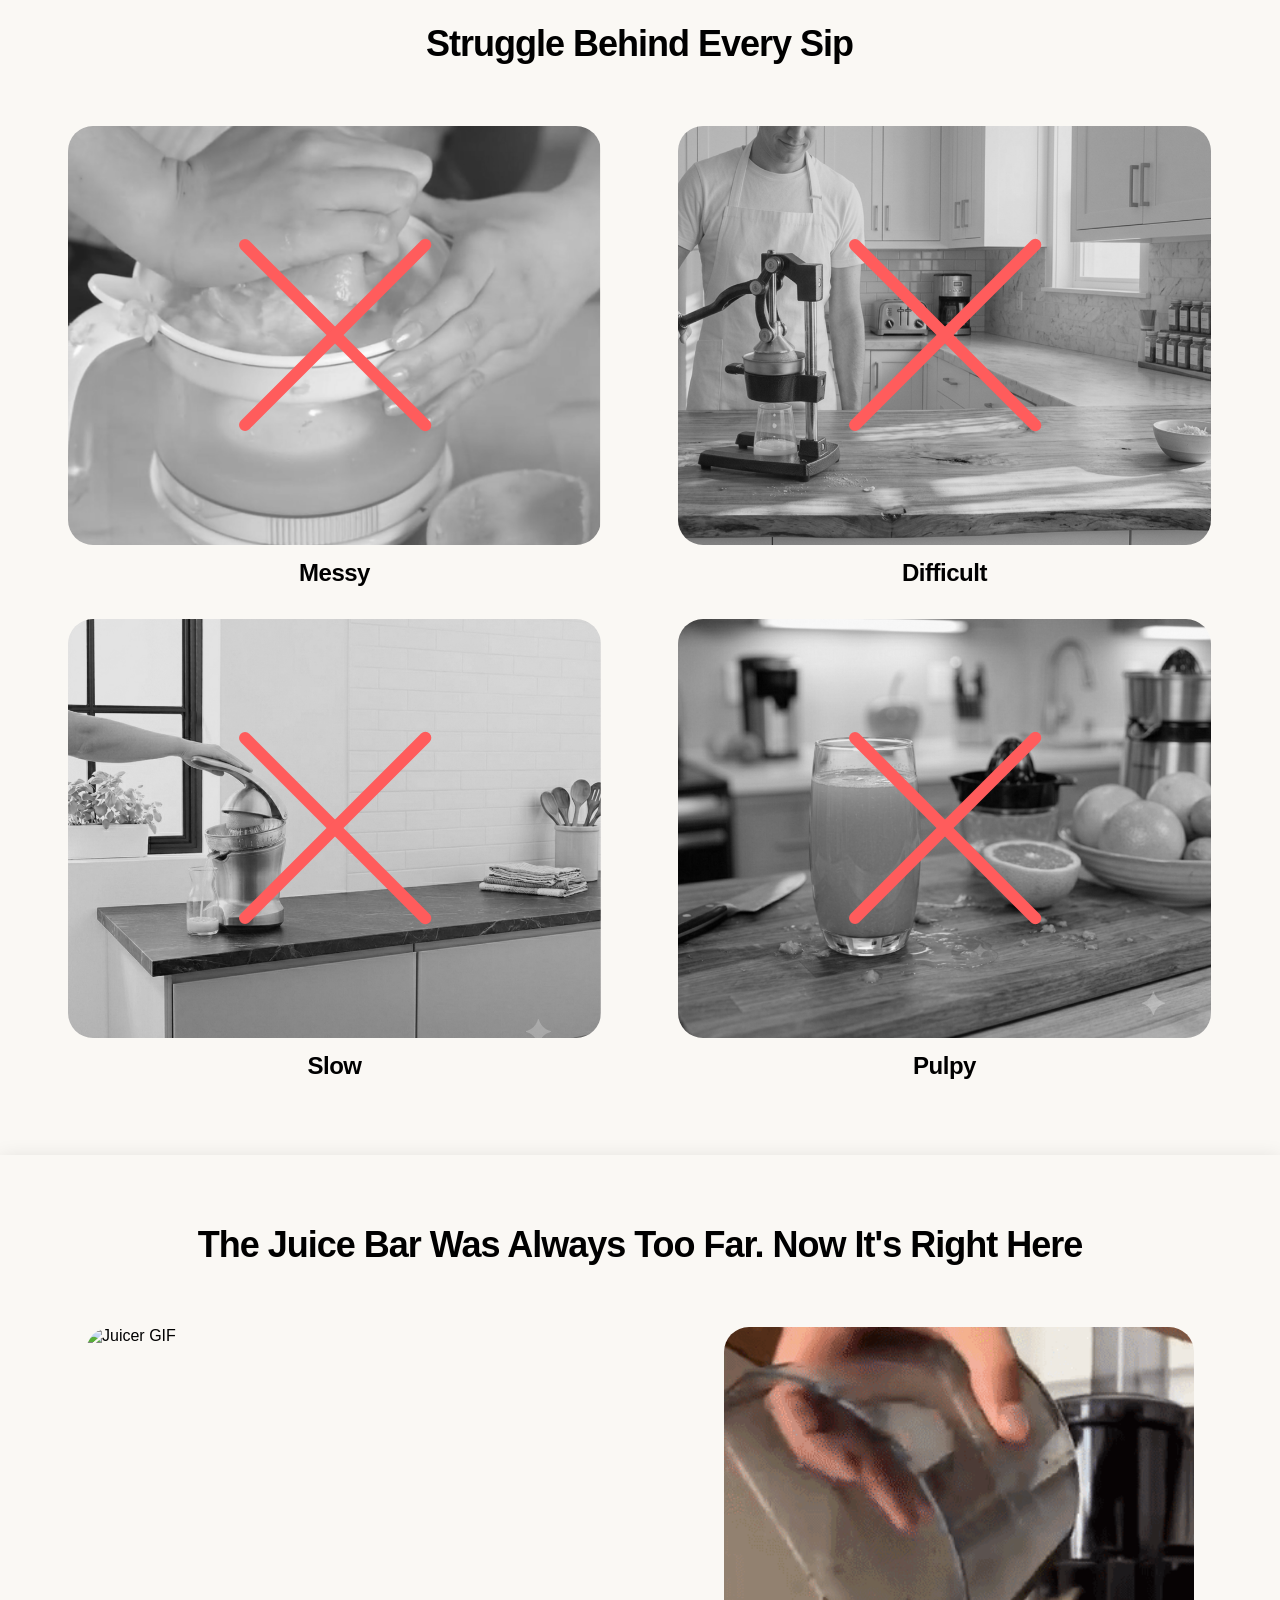
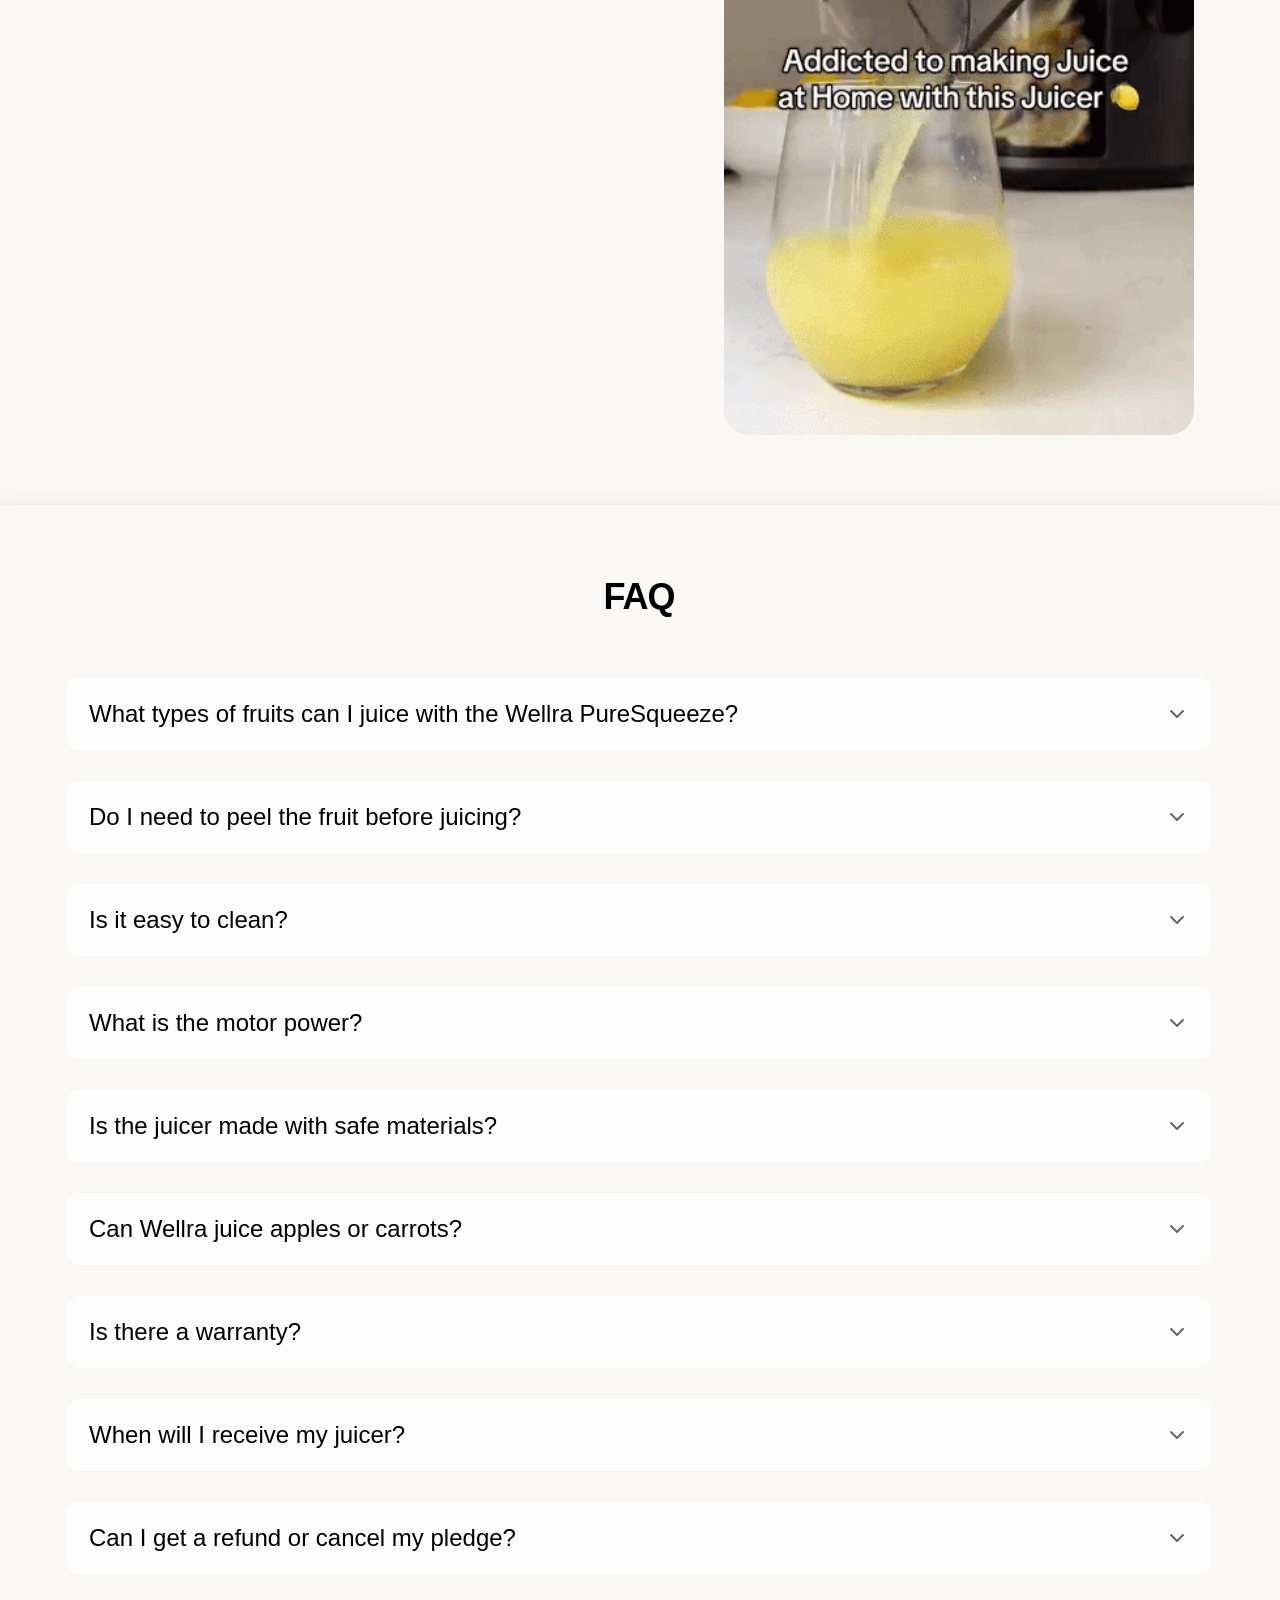
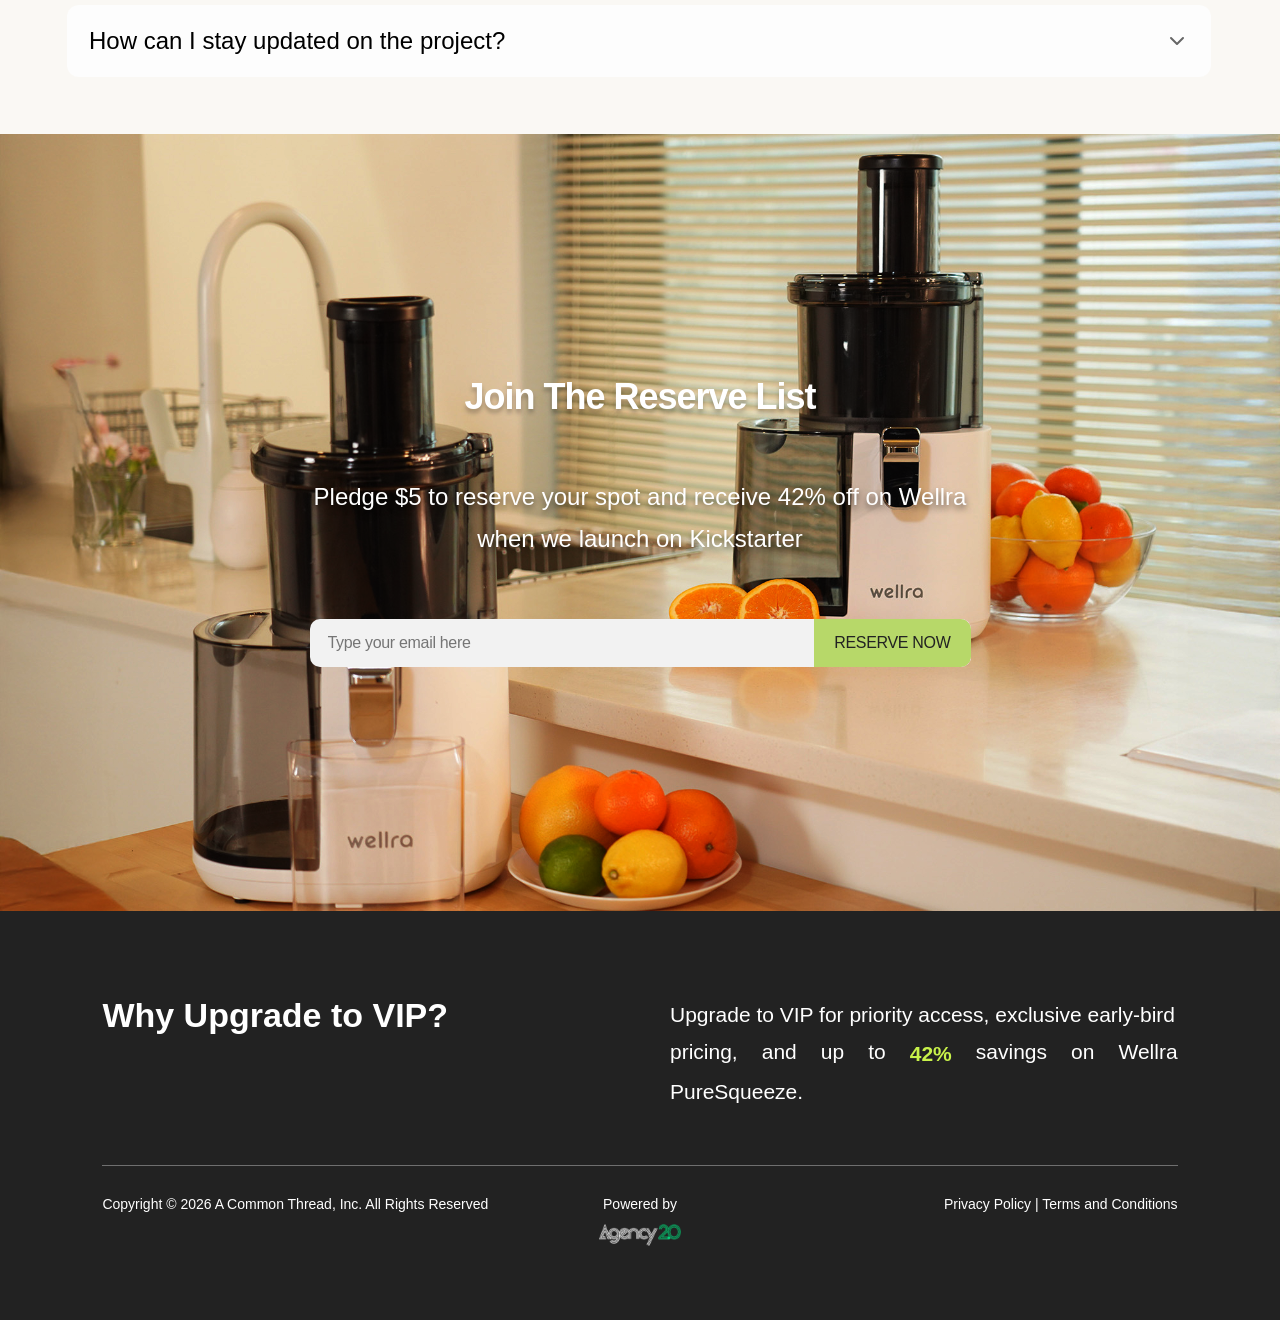
==== commit 9a012dd3: "Manish work card work" ====
--- a/index.html
+++ b/index.html
@@ -19,7 +19,7 @@
 
       <div class="top-form">
         <input type="email" placeholder="Type your email here" required>
-        <button>GET LAUNCH INVITE</button>
+        <button>RESERVE NOW</button>
       </div>
     </div>
   </header>
@@ -44,9 +44,9 @@
         </p>
 
         <div class="email-box">
-          <form action="create-checkout-session.php" method="POST" novalidate>
+          <form action="create-checkout-session.php" method="POST">
             <input type="email" name="email" placeholder="Type your email here" required>
-            <button type="submit">GET LAUNCH INVITE</button>
+            <button type="submit">RESERVE NOW</button>
           </form>
         </div>
 
@@ -151,46 +151,7 @@
 
   </section>
 
-  <!-- <section class="citrus-section">
-
-    <h2>Every Citrus. Zero Adapters.</h2>
-
-    <div class="feature-card green">
-      <img src="img/citruscompatgifv2-1.png" alt="">
-      <div>
-        <h3>One Juicer Handles All Sizes With Squeezing Technology</h3>
-        <p>From small limes to large grapefruits with zero adapters.</p>
-      </div>
-    </div>
-
-    <div class="feature-card mint reverse">
-      <img src="img/disassemblegif-2.png" alt="">
-      <div>
-        <h3>Clean-up In A Minute</h3>
-        <p>Four removable parts. All dishwasher safe. No scrubbing, no soaking, no excuses.</p>
-      </div>
-    </div>
-
-    <div class="feature-card orange">
-      <img src="img/r.png" alt="">
-      <div>
-        <h3>More Juice. No Pulp.</h3>
-        <p>Our squeezing technology maximizes pure citrus juice with no pulp for a smooth, refreshing pour every time.
-        </p>
-      </div>
-    </div>
-
-    <div class="feature-card gray reverse">
-      <img src="img/chatgpt-image-jun-12-2026-04-56-12-PM-2.png" alt="">
-      <div>
-        <h3>Powerful Induction Motor</h3>
-        <p>The same technology used in professional juice bars.</p>
-      </div>
-    </div>
-
-  </section> -->
-
-  <section class="citrus-section">
+    <section class="citrus-section">
 
     <h2>Every Citrus. Zero Adapters.</h2>
 
@@ -252,7 +213,7 @@
 
         <div class="media-gray">
           <!-- <img autoplay muted loop playsinline> -->
-            <img class="gray-1" src="images/ChatGPT Image Jun 12, 2026, 04_56_12 PM.png">
+            <img class="gray-1" src="images/powerful-induction-motor.png">
         </div>
 
         <div class="content">
@@ -529,7 +490,7 @@
 
         <div class="reserve-form">
           <input type="email" placeholder="Type your email here" required>
-          <button type="submit">GET LAUNCH INVITE</button>
+          <button type="submit">RESERVE NOW</button>
         </div>
       </div>
     </div>
@@ -558,12 +519,6 @@
       <p>Privacy Policy | Terms and Conditions</p>
     </div>
   </footer>
-
-
-
-
-
-
   <script src="script.js"></script>
 </body>
 
--- a/style.css
+++ b/style.css
@@ -109,19 +109,11 @@
 @media (max-width: 480px) {
   .top-form {
     flex-direction: column;
-    height: auto;
   }
 
   .top-form input,
   .top-form button {
     width: 100%;
-  }
-
-  .email-error {
-    right: 0;
-    justify-content: center;
-    text-align: center;
-    white-space: normal;
   }
 }
 
@@ -235,122 +227,24 @@
 }
 
 .top-form,
-.email-box,
 .reserve-form {
-  position: relative;
-}
-
-.top-form input,
-.email-box input,
-.reserve-form input {
-  transition: box-shadow 0.2s ease, background-color 0.2s ease;
-}
-
-.top-form button,
-.email-box button,
-.reserve-form button {
-  transition: background-color 0.2s ease, transform 0.2s ease, opacity 0.2s ease;
-}
-
-.top-form button:hover,
-.email-box button:hover,
-.reserve-form button:hover {
-  background: #c2e777;
-  transform: translateY(-1px);
-}
-
-.top-form button:disabled,
-.email-box button:disabled,
-.reserve-form button:disabled {
-  cursor: wait;
-  opacity: 0.72;
-  transform: none;
-}
-
-.top-form.has-error,
-.email-box.has-error,
-.reserve-form.has-error {
-  box-shadow: 0 0 0 2px rgba(231, 76, 60, 0.9), 0 10px 24px rgba(231, 76, 60, 0.22);
-}
-
-.top-form.has-error input,
-.email-box.has-error input,
-.reserve-form.has-error input {
-  background-color: #fff7f5;
-  color: #2d2d2d;
+  position: relative;   
 }
 
 .email-error {
   position: absolute;
-  left: 0;
-  top: calc(100% + 7px);
-  z-index: 5;
-  display: inline-flex;
-  align-items: center;
-  gap: 6px;
-  min-height: 24px;
-  margin: 0;
-  padding: 5px 9px;
-  border: 1px solid rgba(231, 76, 60, 0.24);
-  border-radius: 999px;
-  background: rgba(255, 246, 244, 0.98);
-  box-shadow: 0 8px 18px rgba(0, 0, 0, 0.16);
-  color: #c0392b;
+  left: 2px;
+  top: 100%;            
+  margin-top: 6px;
+  color: #e74c3c;
   font-size: 13px;
-  font-weight: 700;
-  line-height: 1.15;
-  opacity: 0;
-  transform: translateY(-4px);
-  transition: opacity 0.2s ease, transform 0.2s ease;
+  opacity: 0;                 
+  transition: opacity 0.2s ease;
   pointer-events: none;
-  white-space: nowrap;
-}
-
-.email-error::before {
-  content: "!";
-  display: inline-flex;
-  align-items: center;
-  justify-content: center;
-  width: 15px;
-  height: 15px;
-  border-radius: 50%;
-  background: #e74c3c;
-  color: #fff;
-  font-size: 11px;
-  line-height: 1;
 }
 
 .email-error.show {
   opacity: 1;
-  transform: translateY(0);
-}
-
-.invite-shake {
-  animation: invite-shake 0.28s ease;
-}
-
-@keyframes invite-shake {
-  0%,
-  100% {
-    transform: translateX(0);
-  }
-
-  25% {
-    transform: translateX(-4px);
-  }
-
-  75% {
-    transform: translateX(4px);
-  }
-}
-
-@media (max-width: 480px) {
-  .email-error {
-    right: 0;
-    justify-content: center;
-    text-align: center;
-    white-space: normal;
-  }
 }
 .email-box {
   display: flex;
@@ -361,7 +255,7 @@
   background: #ebebeb;
   border-radius: 10px;
   padding-left: 18px;
-  overflow: visible;
+  overflow: hidden;
 }
 
 .email-box input {
@@ -788,7 +682,7 @@
   flex-direction: row-reverse;
 }
 .media-reverse{
-   width: 777px;
+  width: 690px;
   height: 583px;
   min-height: 330px;
   display: block;
@@ -798,30 +692,34 @@
 }
 
 .img-mint{
-  background-color: #769A93;
+  background-color: #94C1B9;
     padding: 20px 100px 0px 200px;
-    width: 612px;
+    width: 690px;
     height: 503px;
-    padding-top: 50px;
+    padding-top: 90px;
 
 }
 .img-orange{
-   background-color: #D99139;
-    padding: 50px 170px 0px 50px;
+   background-color:#FFA500;
+    padding: 150px 20px 0px 50px;
     /* padding: 20px 100px 0px 100px; */
-    width: 612px;
+    width: 688px;
     height: 503px;
 }
-.img-bg{
+.green .img-bg{
+    background-color: #B6C26C;
+    padding: 25px 20px 0px 100px;
+    width: 554  px;
+    height: 503px;
+}
+
+/* .img-bg{
     background-color: #B6C26C;
     padding: 20px 100px 0px 100px;
-    width: 612px;
+    width: 688px;
     height: 503px;
-    padding-top: 50px
-
-   
-
-}
+    padding-top: 25px;
+} */
 .feature-card .content {
   flex: 0 0 42%;
   display: flex;
@@ -836,16 +734,25 @@
   flex: 1;
 }
 
-.feature-card .media video
+.feature-card  .media video
 {
   width: 777px;
-  height: 583px;
+  height: 576px;
   min-height: 330px;
   display: block;
-  object-fit: cover;
-  
+  object-fit: cover;  
   border-radius: 25px;
   margin: 40px 0px 40px 40px ;
+}
+
+.feature-card.reverse .media video
+{
+  width: 690px;
+}
+
+.feature-card.orange .media video
+{
+  width: 576px;
 }
 /* .feature-card .media img{
  width: 452px;
@@ -862,11 +769,10 @@
 border-radius: 25px;
 }
 .gray-bg{
-background-color: #707275;
-    padding: 20px 100px 0px 100px;
+    background-color: #878B90;
+    padding: 170px 20px 0px 100px;
     width: 812px;
     height: 503px;
-    padding-top: 50px
 }
 .fruit-badge {
   position: absolute;
@@ -892,14 +798,19 @@
 }
 
 .feature-card p {
-  font-size: 36px;
+  font-size: 35px;
   font-weight: 400;
   line-height: 43px;
   letter-spacing: -0.72px;
   text-align: justify;
   color: #fff;
   max-width: 490px;
-}
+  margin-top: 20px;
+}
+
+.feature-card.orange p {
+  max-width: 688px;
+ }
 
 .green {
   background: linear-gradient(255deg, rgb(219, 235, 158) 2%, rgb(208, 222, 96) 67%);
@@ -1598,7 +1509,7 @@
   background: #f2f2f2;
   border-radius: 10px;
   padding-left: 18px;
-  overflow: visible;
+  overflow: hidden;
 }
 
 .reserve-form input {
@@ -1687,39 +1598,12 @@
   }
 }
 
-@media (max-width: 480px) {
-  .email-box {
-    flex-direction: column;
-    height: auto;
-    padding-left: 0;
-    background: transparent;
-    gap: 8px;
-  }
-
-  .email-box input {
-    width: 100%;
-    height: 48px;
-    min-height: 48px;
-    padding: 0 16px;
-    box-sizing: border-box;
-    border-radius: 10px;
-    background: #ebebeb;
-  }
-
-  .email-box button {
-    width: 100%;
-    height: 48px;
-    min-height: 48px;
-    border-radius: 10px;
-  }
-}
-
 /* footer Section */
 .vip-footer {
   width: 100%;
   background: #222;
   color: #fff;
-  padding: 58px 8% 42px;
+  padding: 85px 8% 70px;
 }
 
 .vip-top {
@@ -1732,23 +1616,23 @@
 
 .vip-top .highlight {
   color: #c8f24a;
-  font-size: 25px;
+  font-size: 21px;
   /* Bigger */
   font-weight: 800;
-  line-height: 1;
+  line-height: 1.8;
   display: inline-block;
   vertical-align: middle;
 }
 
 .vip-top h2 {
-  font-size: 26px;
-  font-weight: 800;
+  font-size: 34px;
+  font-weight: 600;
   color: #fff;
 }
 
 .vip-top p {
-  font-size: 18px;
-  line-height: 1.55;
+  font-size: 21px;
+  line-height: 1.8;
   color: #fff;
   text-align: justify;
 }
@@ -1773,7 +1657,7 @@
 }
 
 .vip-bottom p {
-  font-size: 12px;
+  font-size: 14px;
   color: #fff;
 }
 
@@ -1786,7 +1670,7 @@
 }
 
 .powered p {
-  margin-bottom: 5px;
+  margin-bottom: 12px;
 }
 
 .powered img {
@@ -1996,9 +1880,3 @@
 
 
 
-
-
-
-
-
-
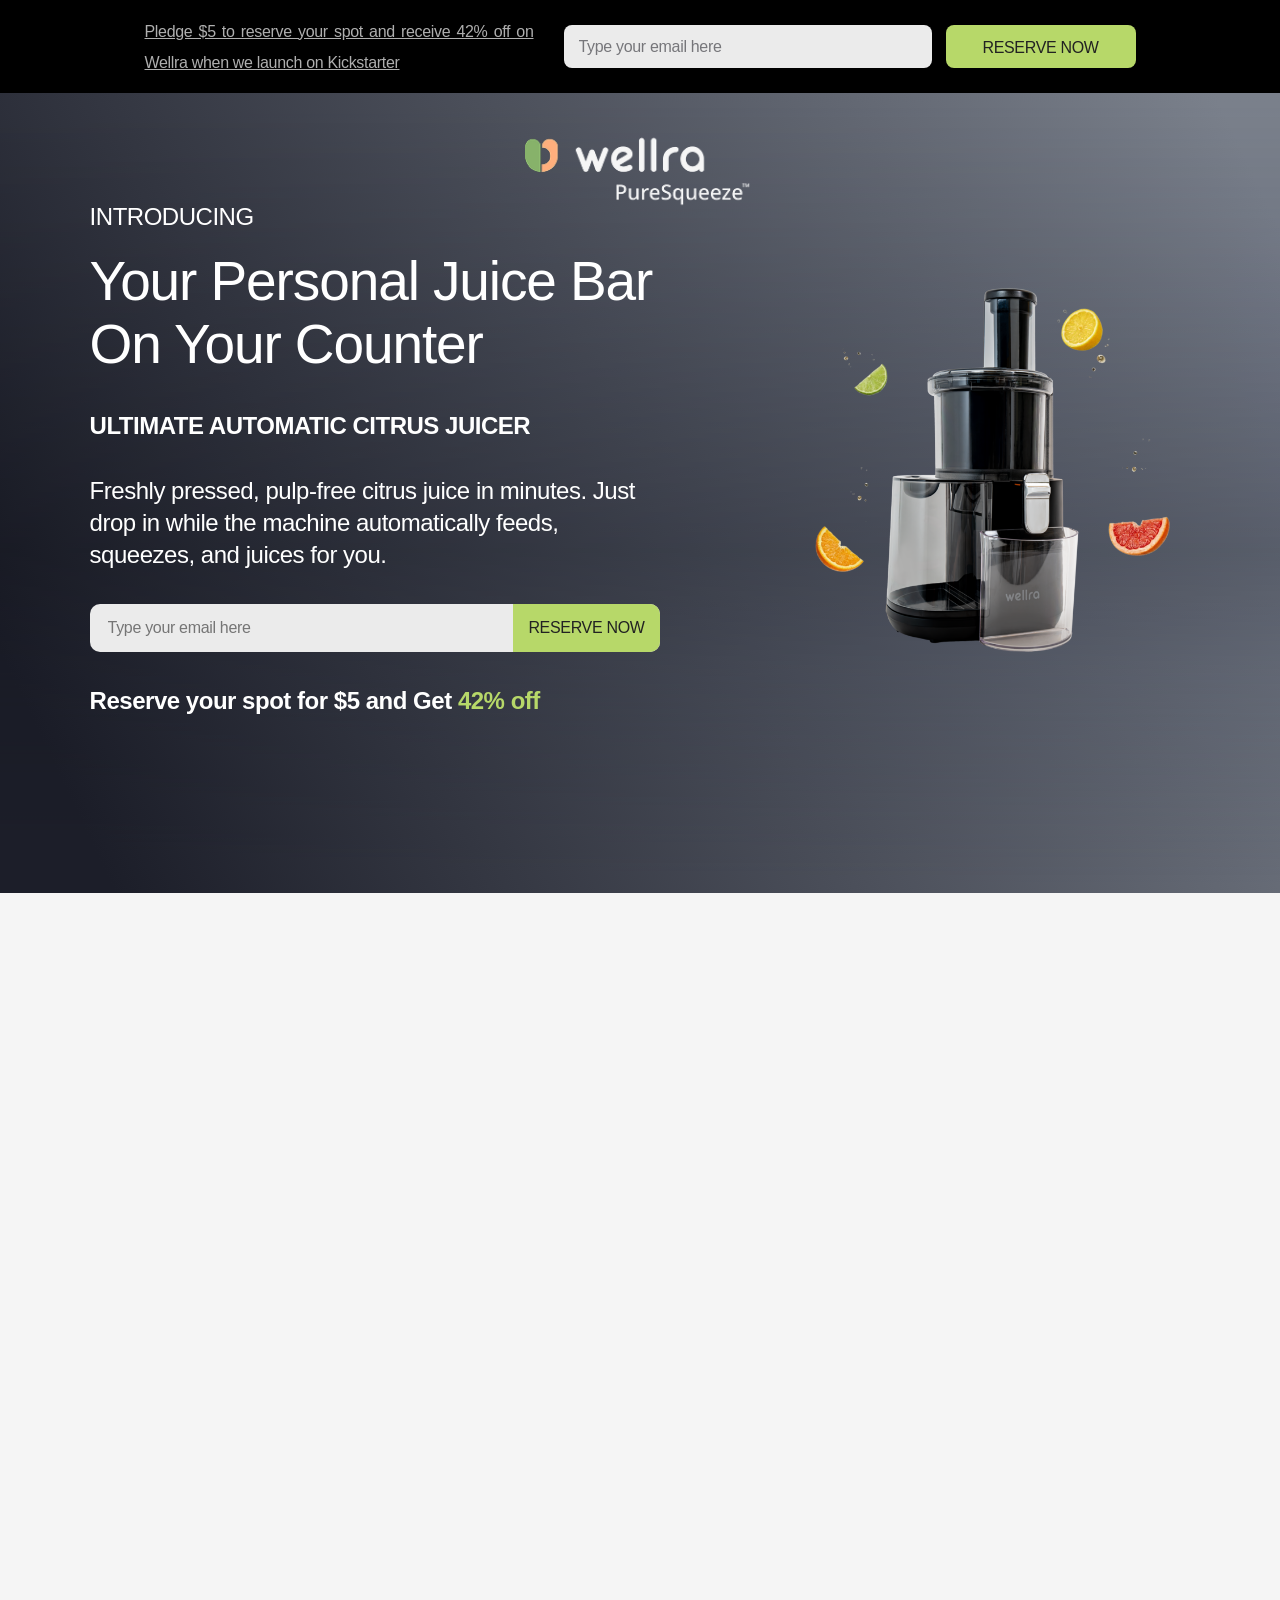
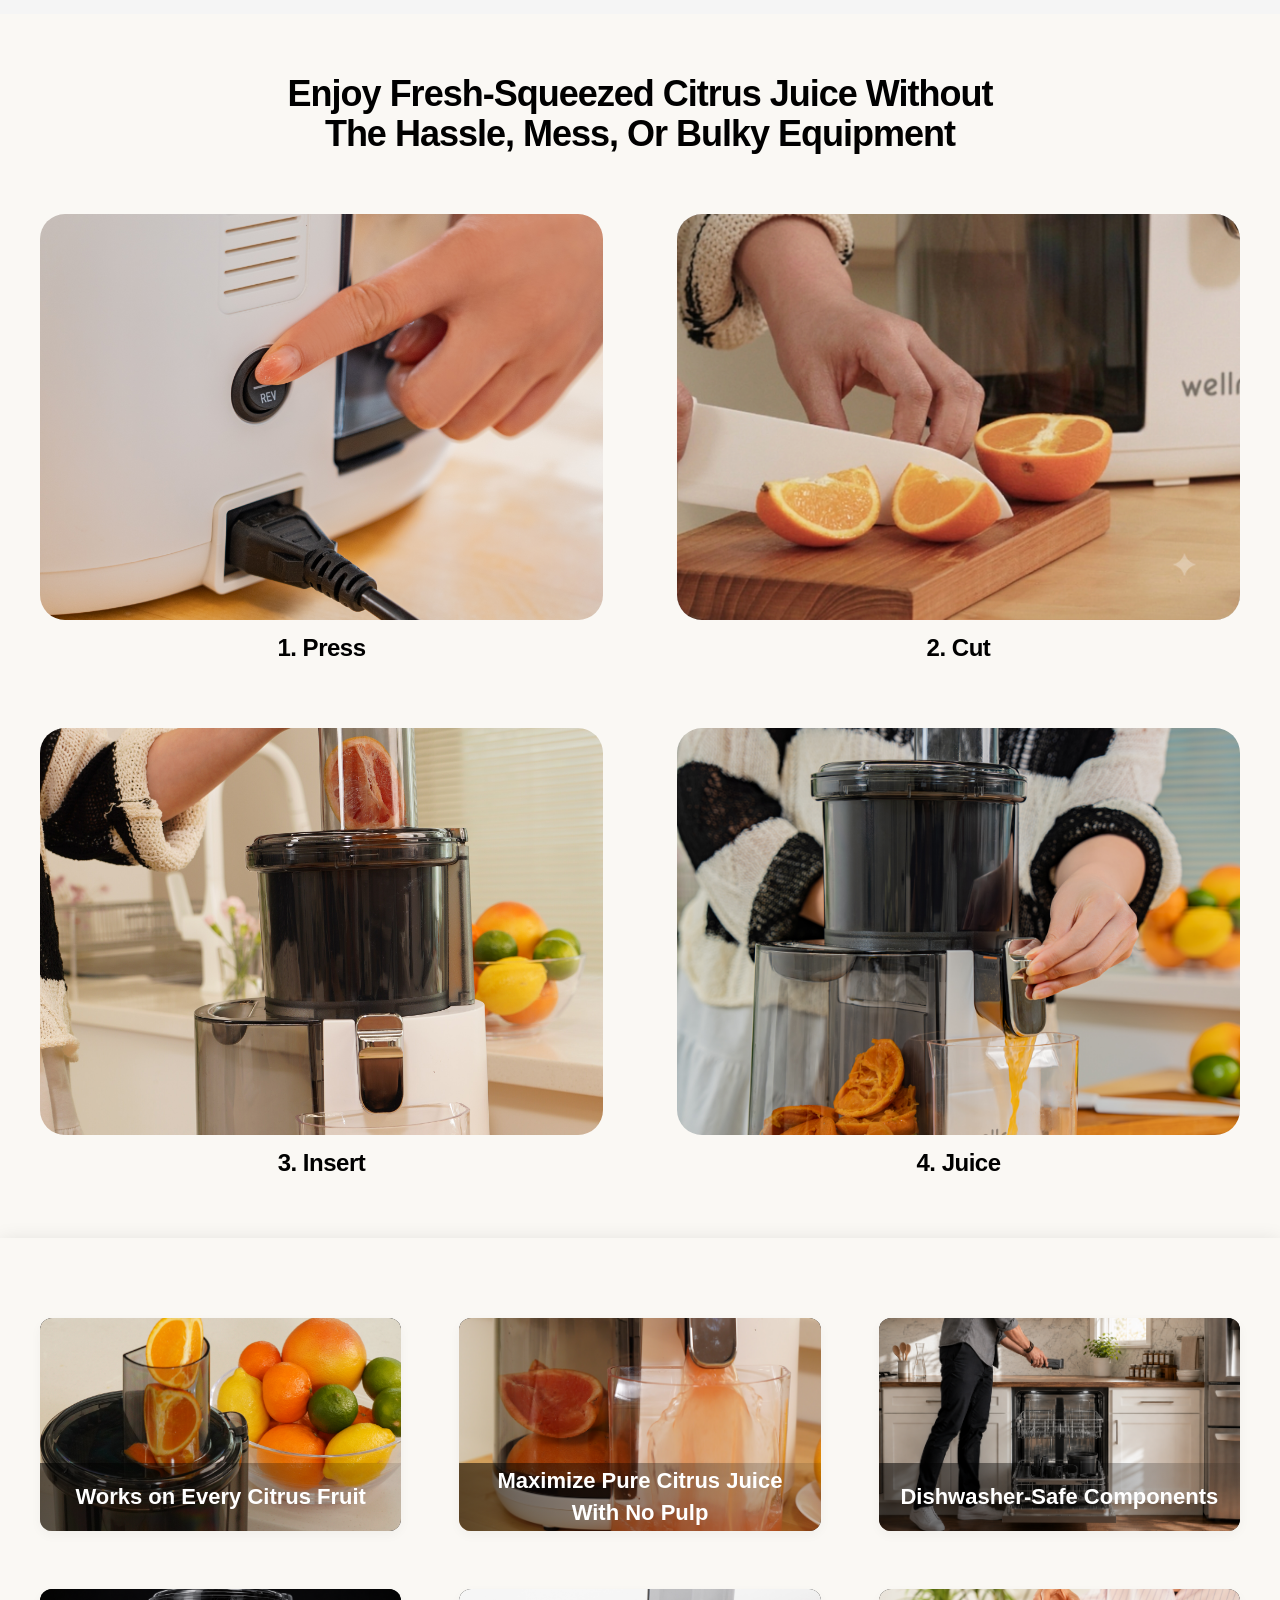
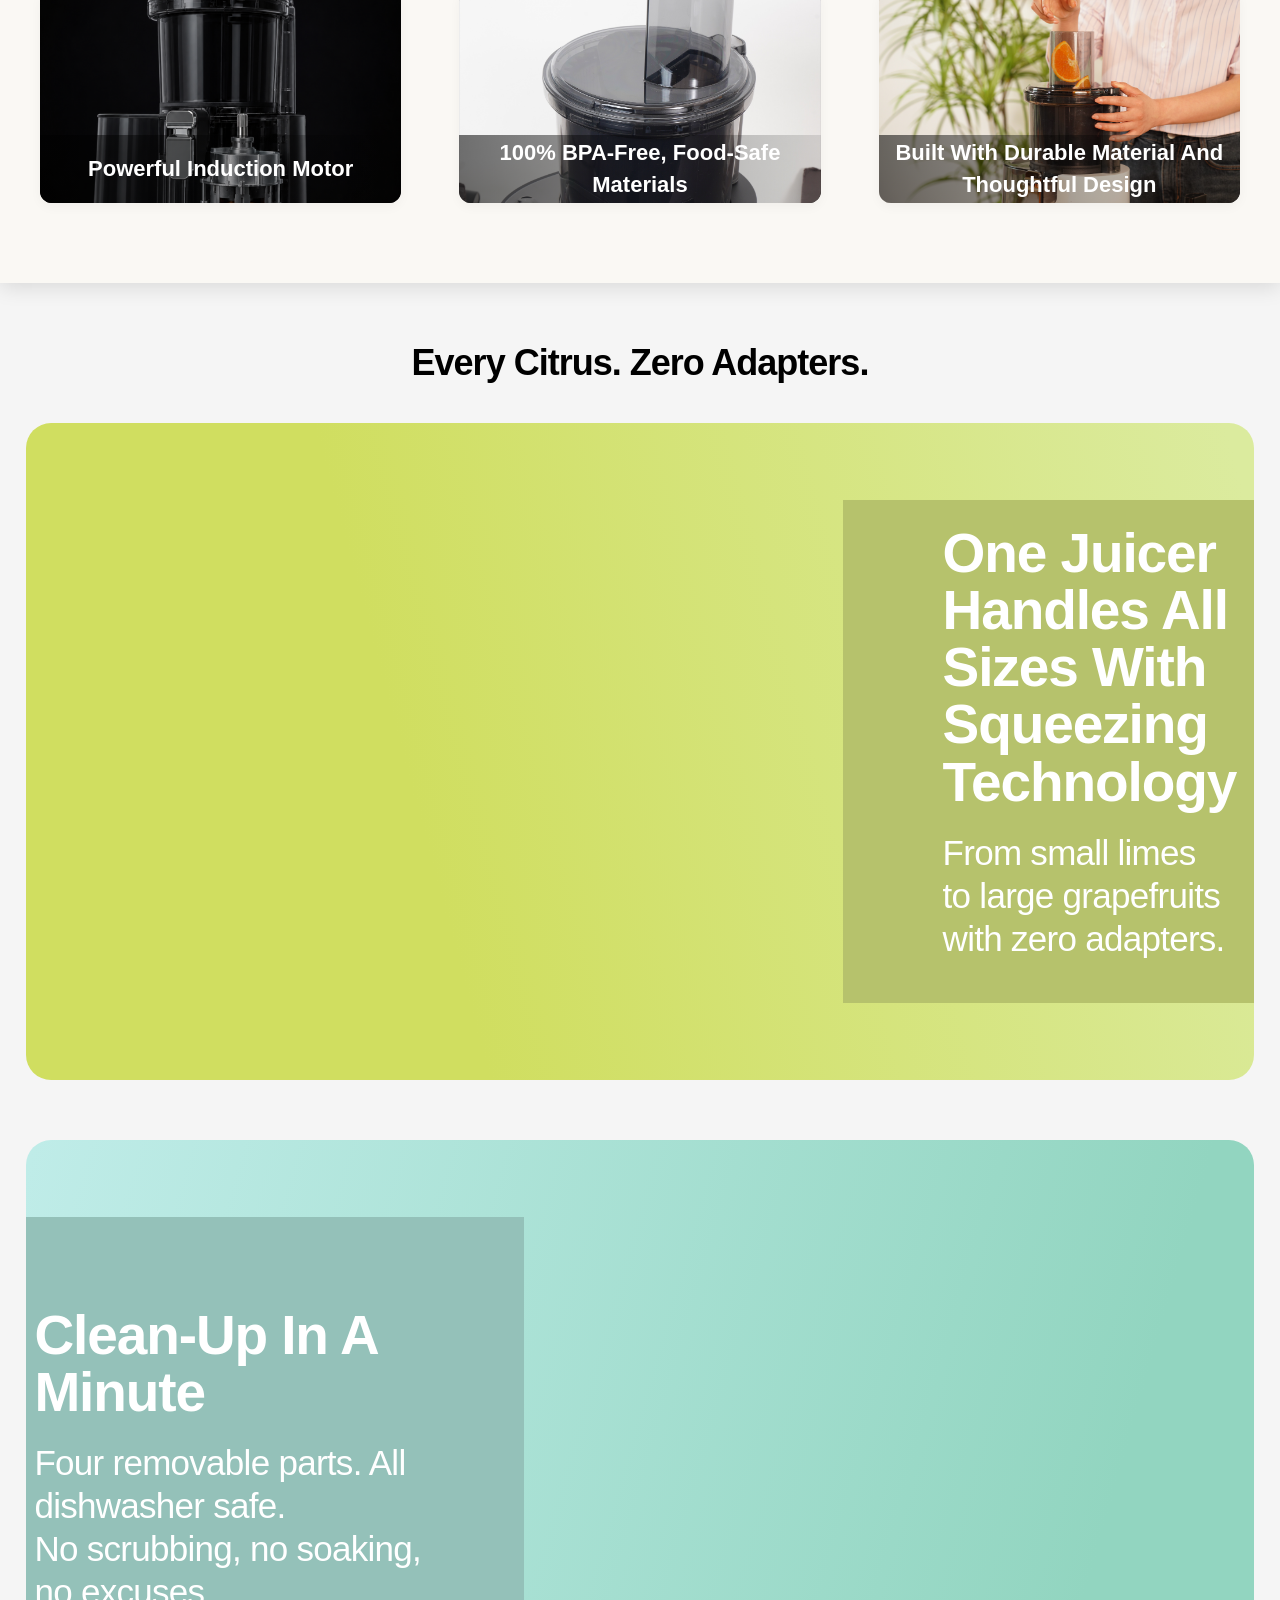
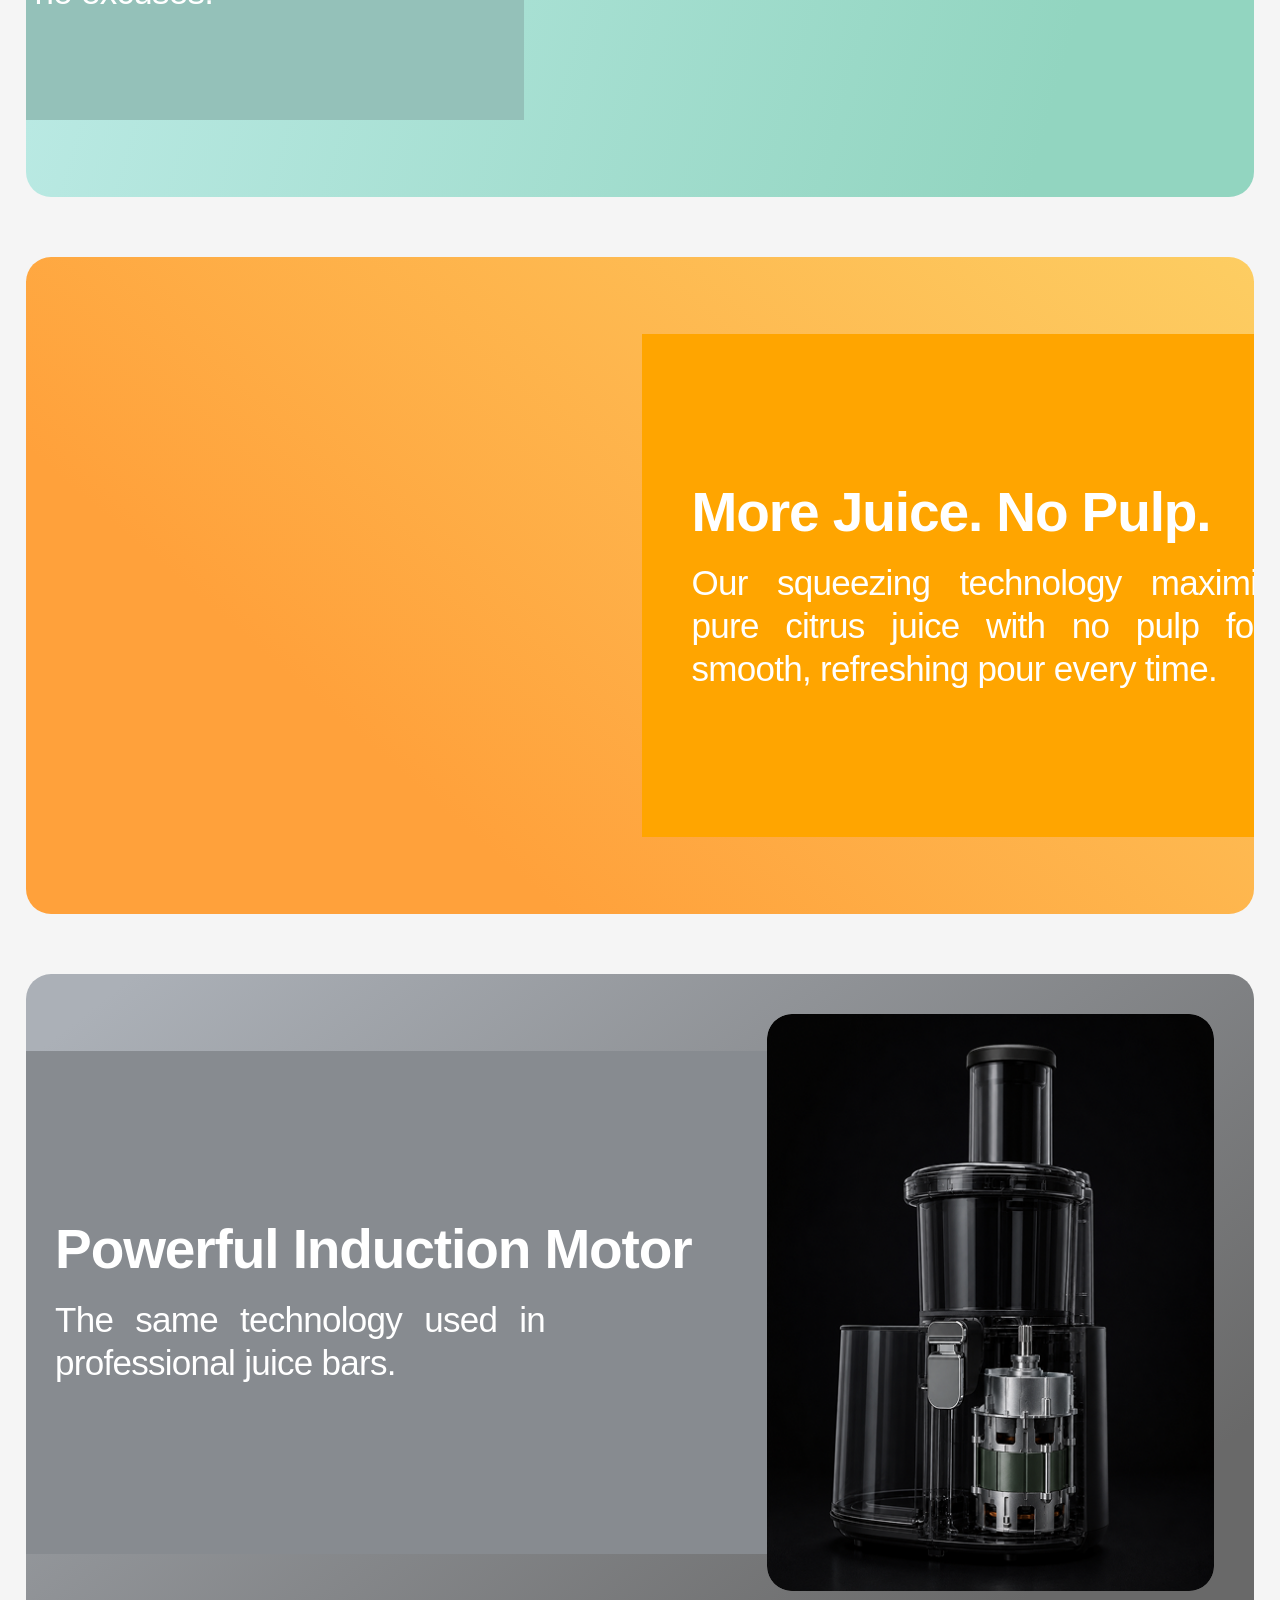
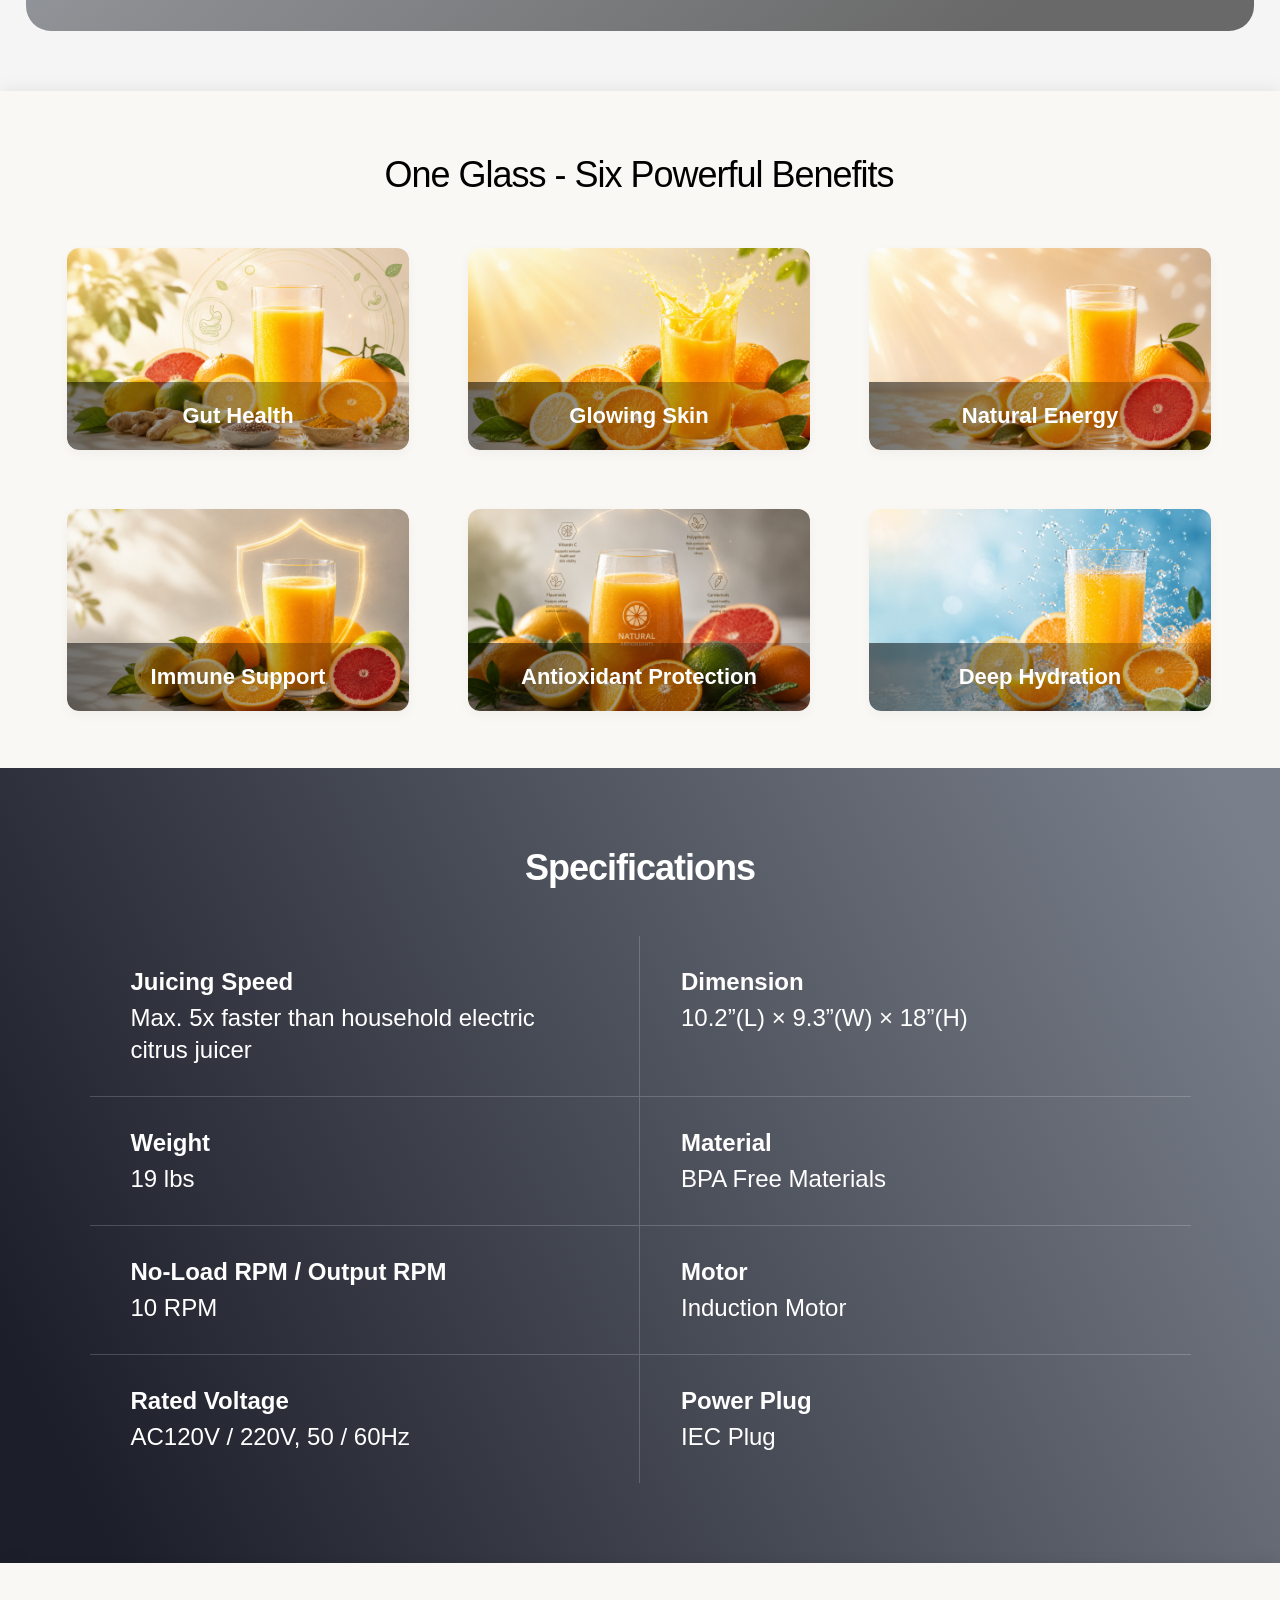
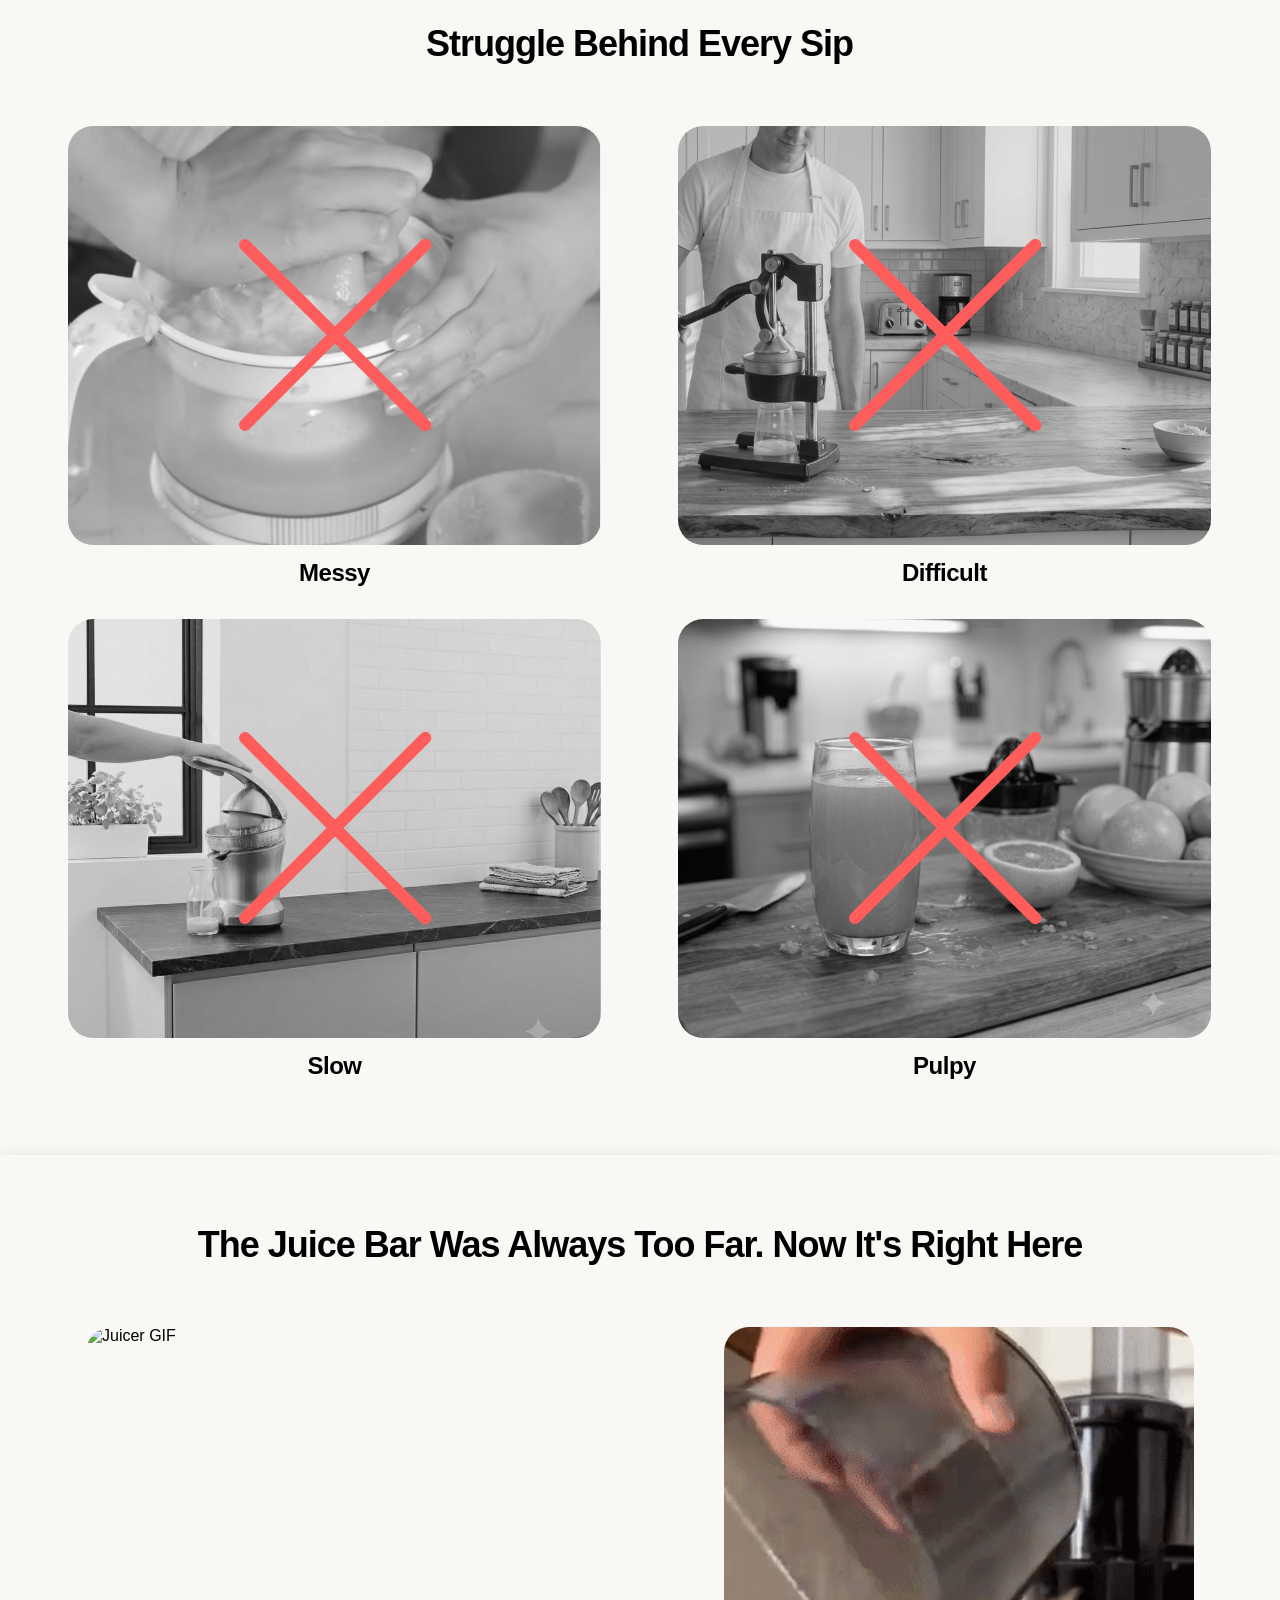
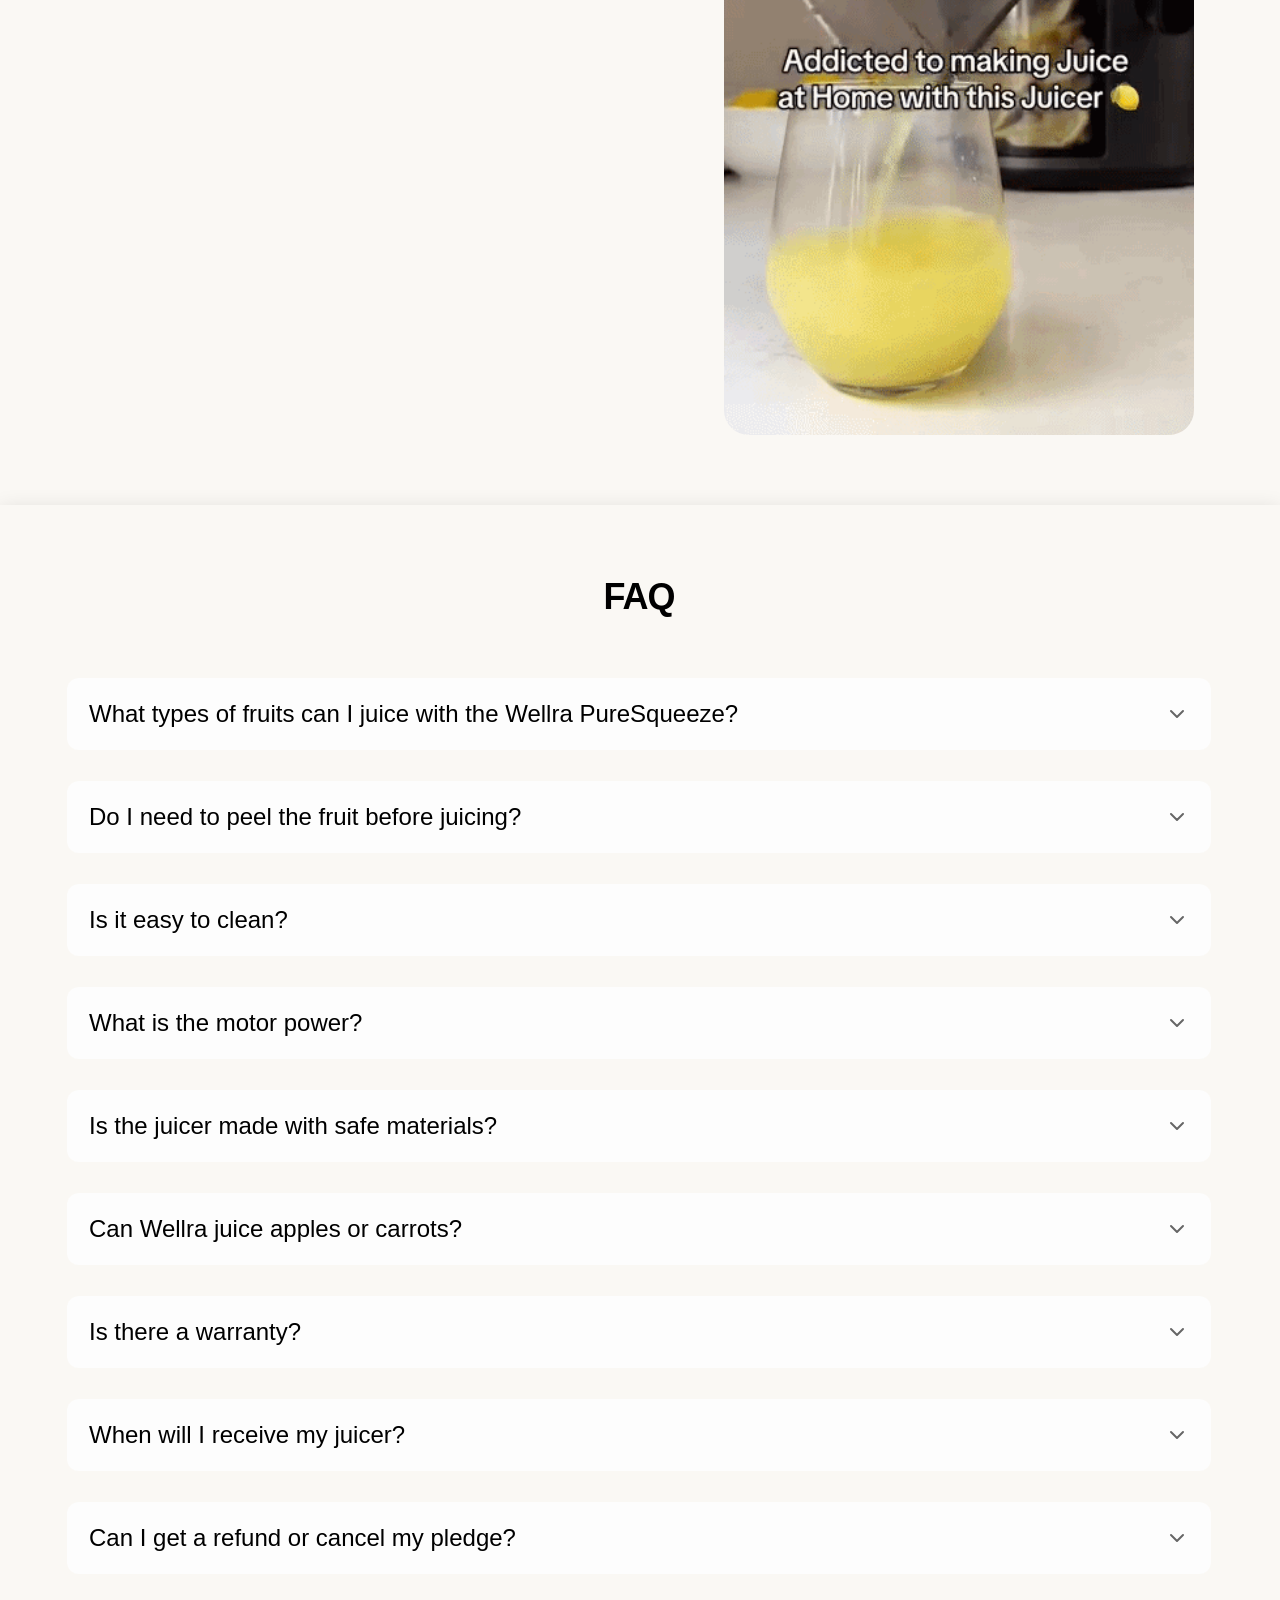
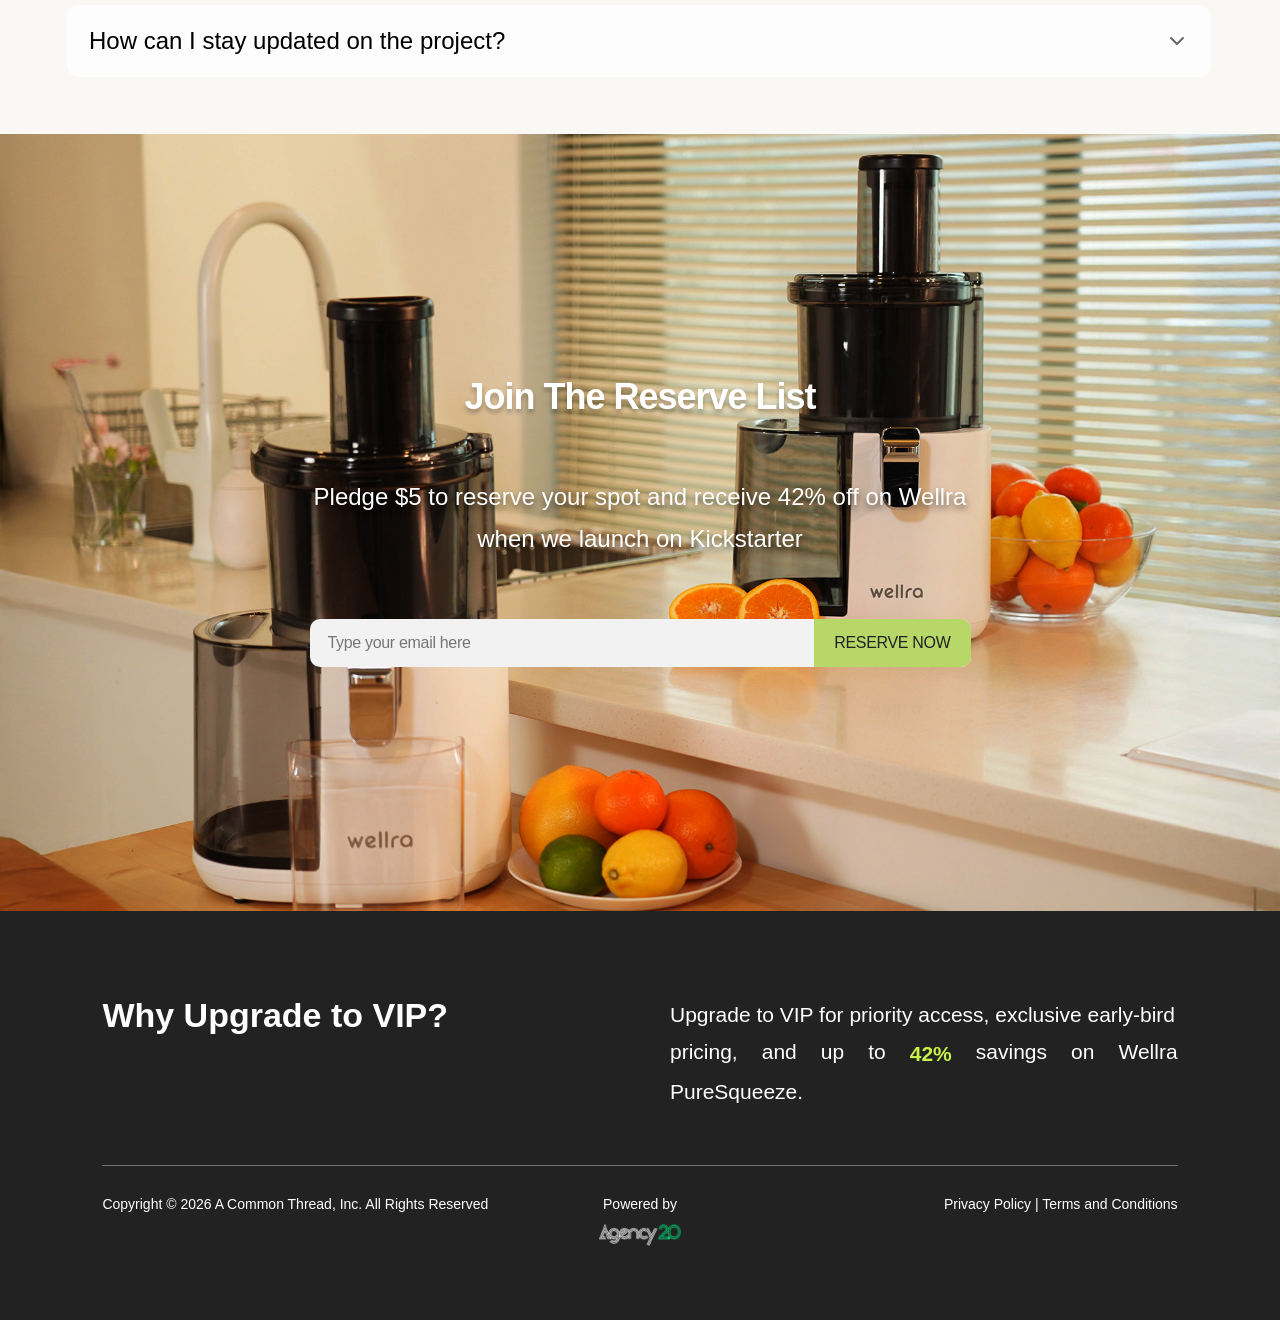
==== commit afe23ac9: "Merge branch 'prachi-work' into devteam" ====
--- a/index.html
+++ b/index.html
@@ -44,7 +44,7 @@
         </p>
 
         <div class="email-box">
-          <form action="create-checkout-session.php" method="POST">
+          <form action="create-checkout-session.php" method="POST" novalidate>
             <input type="email" name="email" placeholder="Type your email here" required>
             <button type="submit">RESERVE NOW</button>
           </form>
--- a/style.css
+++ b/style.css
@@ -109,11 +109,19 @@
 @media (max-width: 480px) {
   .top-form {
     flex-direction: column;
+    height: auto;
   }
 
   .top-form input,
   .top-form button {
     width: 100%;
+  }
+
+  .email-error {
+    right: 0;
+    justify-content: center;
+    text-align: center;
+    white-space: normal;
   }
 }
 
@@ -227,24 +235,124 @@
 }
 
 .top-form,
+.email-box,
 .reserve-form {
-  position: relative;   
+  position: relative;
+}
+
+.top-form input,
+.email-box input,
+.reserve-form input {
+  transition: border-color 0.18s ease, box-shadow 0.18s ease, background-color 0.18s ease;
+}
+
+.top-form button,
+.email-box button,
+.reserve-form button {
+  transition: background-color 0.2s ease, transform 0.15s ease, opacity 0.2s ease;
+}
+
+.top-form button:hover:not(:disabled),
+.email-box button:hover:not(:disabled),
+.reserve-form button:hover:not(:disabled) {
+  background: #c2e777;
+  transform: translateY(-1px);
+}
+
+.top-form button:disabled,
+.email-box button:disabled,
+.reserve-form button:disabled {
+  cursor: wait;
+  opacity: 0.72;
+  transform: none;
+}
+
+/* Error → mark the INPUT with a clean ring, not the whole row */
+.top-form.has-error input,
+.email-box.has-error input,
+.reserve-form.has-error input {
+  background-color: #fff;
+  box-shadow: 0 0 0 2px rgba(0, 0, 0, 0.12);
+}
+
+.top-form.has-error input::placeholder,
+.email-box.has-error input::placeholder,
+.reserve-form.has-error input::placeholder {
+  color: #c0392b;
+  opacity: 0.7;
+}
+
+/* Message → solid tooltip anchored under the field */
+.email-error,
+.email-error * {
+  color: #fff !important;
+  text-decoration: none !important;
 }
 
 .email-error {
   position: absolute;
-  left: 2px;
-  top: 100%;            
-  margin-top: 6px;
-  color: #e74c3c;
+  left: 0;
+  top: calc(100% + 8px);
+  z-index: 5;
+  display: inline-flex;
+  align-items: center;
+  gap: 7px;
+  margin: 0;
+  padding: 6px 12px;
+  border-radius: 8px;
+  background: #2d2d2d;
   font-size: 13px;
-  opacity: 0;                 
-  transition: opacity 0.2s ease;
+  font-weight: 500;
+  line-height: 1.2;
+  text-transform: none;
+  box-shadow: 0 6px 16px rgba(0, 0, 0, 0.18);
+  opacity: 0;
+  transform: translateY(-4px);
+  transition: opacity 0.18s ease, transform 0.18s ease;
   pointer-events: none;
+  white-space: nowrap;
+}
+
+.email-error::after {
+  content: "";
+  position: absolute;
+  left: 16px;
+  top: -4px;
+  width: 9px;
+  height: 9px;
+  background: #2d2d2d;
+  transform: rotate(45deg);
+  border-radius: 2px;
+}
+
+.email-error::before {
+  content: "";
+  flex: 0 0 auto;
+  width: 7px;
+  height: 7px;
+  border-radius: 50%;
+  background: #c2e777;
 }
 
 .email-error.show {
   opacity: 1;
+  transform: translateY(0);
+}
+/* .invite-shake {
+  animation: invite-shake 0.3s ease;
+} */
+
+@keyframes invite-shake {
+  0%, 100% { transform: translateX(0); }
+  20%, 60% { transform: translateX(-4px); }
+  40%, 80% { transform: translateX(4px); }
+}
+
+@media (max-width: 480px) {
+  .email-error {
+    white-space: normal;
+    max-width: 92vw;
+  }
 }
 .email-box {
   display: flex;
@@ -255,7 +363,7 @@
   background: #ebebeb;
   border-radius: 10px;
   padding-left: 18px;
-  overflow: hidden;
+  overflow: visible;
 }
 
 .email-box input {
@@ -1509,7 +1617,7 @@
   background: #f2f2f2;
   border-radius: 10px;
   padding-left: 18px;
-  overflow: hidden;
+  overflow: visible;
 }
 
 .reserve-form input {
@@ -1598,6 +1706,33 @@
   }
 }
 
+@media (max-width: 480px) {
+  .email-box {
+    flex-direction: column;
+    height: auto;
+    padding-left: 0;
+    background: transparent;
+    gap: 8px;
+  }
+
+  .email-box input {
+    width: 100%;
+    height: 48px;
+    min-height: 48px;
+    padding: 0 16px;
+    box-sizing: border-box;
+    border-radius: 10px;
+    background: #ebebeb;
+  }
+
+  .email-box button {
+    width: 100%;
+    height: 48px;
+    min-height: 48px;
+    border-radius: 10px;
+  }
+}
+
 /* footer Section */
 .vip-footer {
   width: 100%;
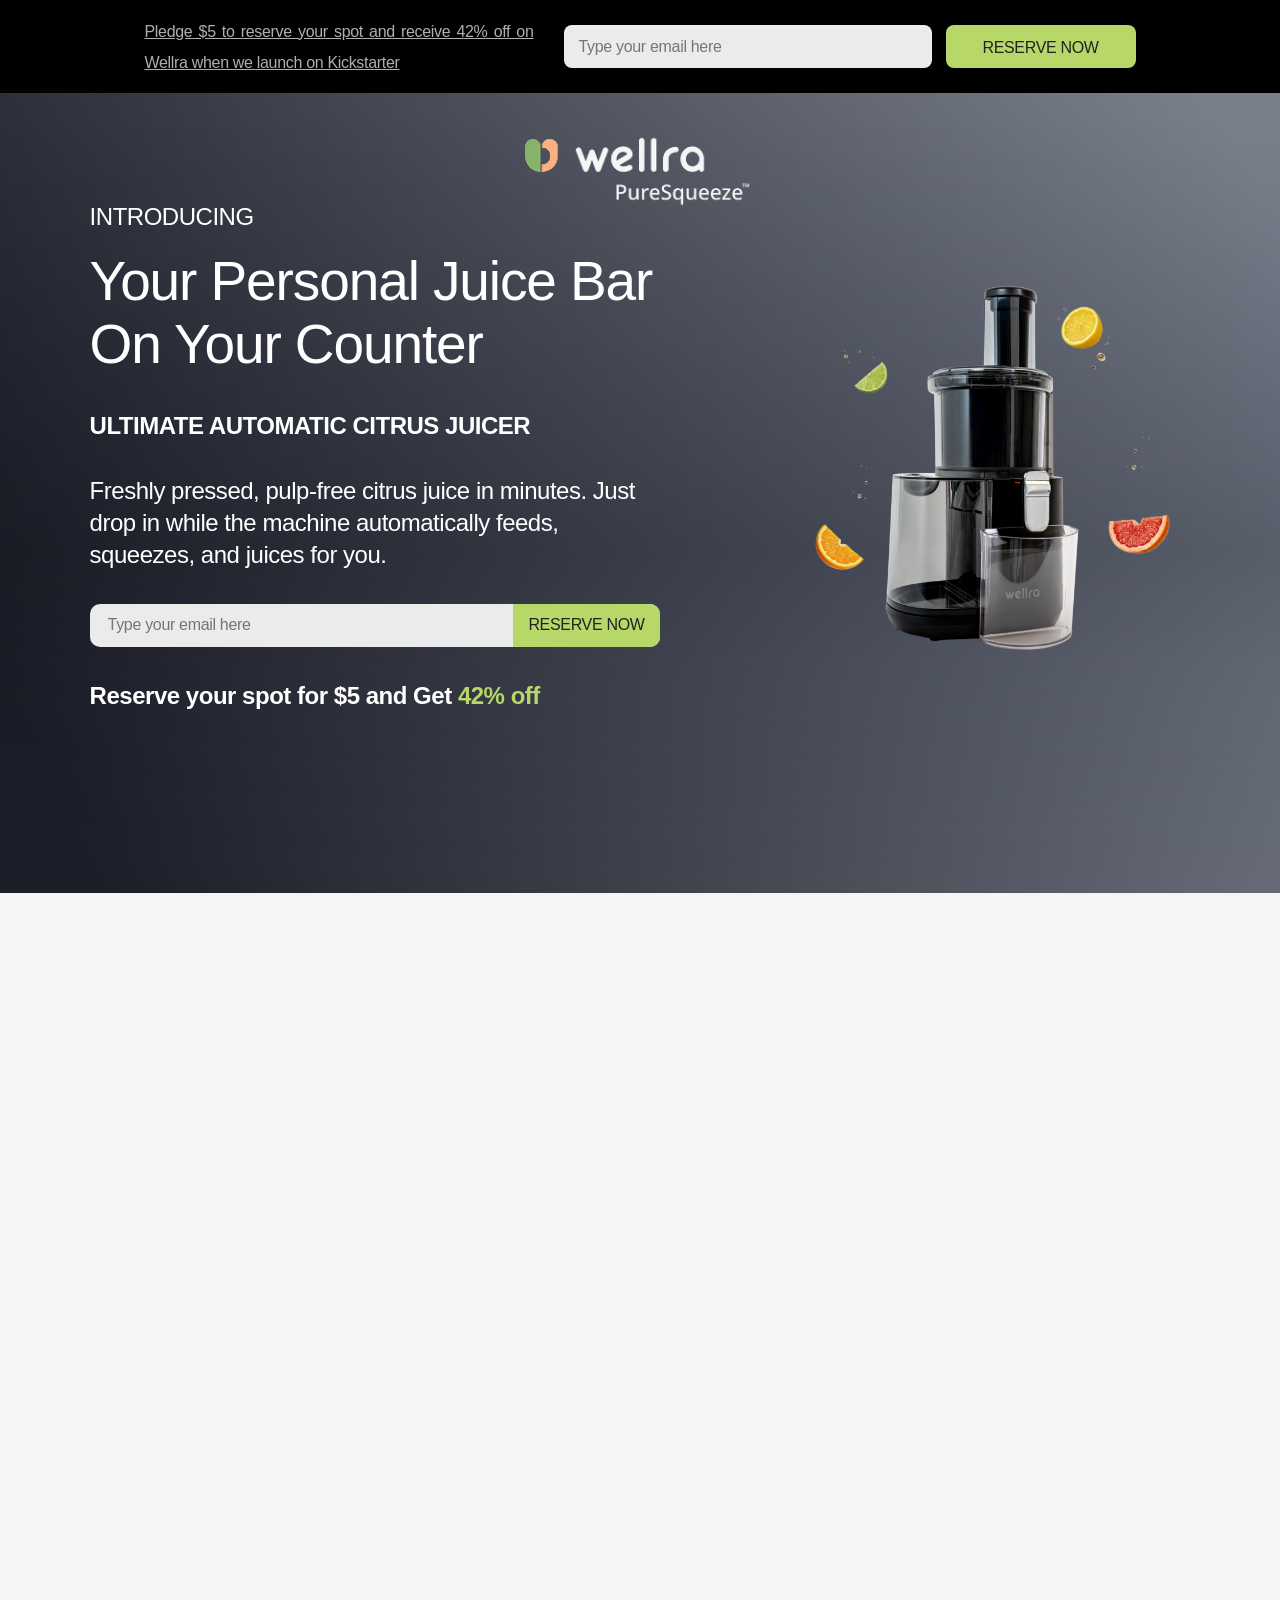
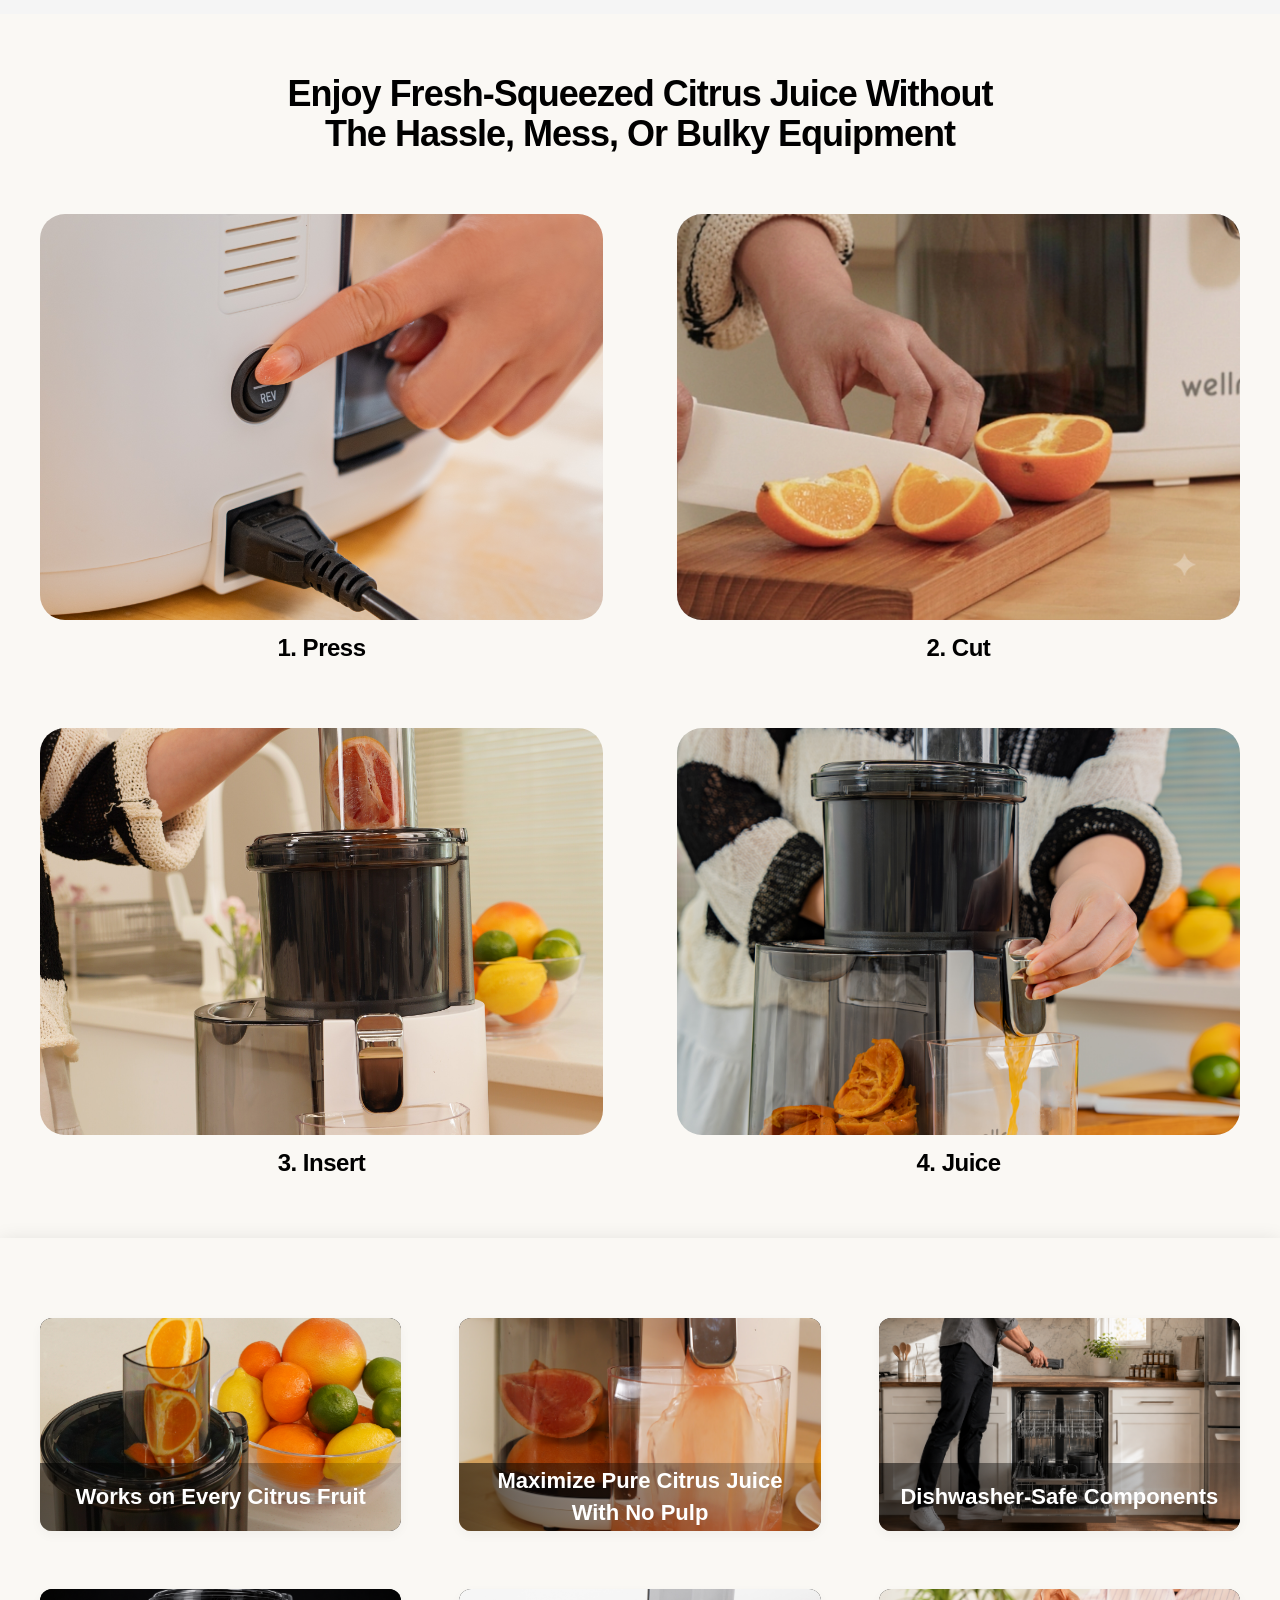
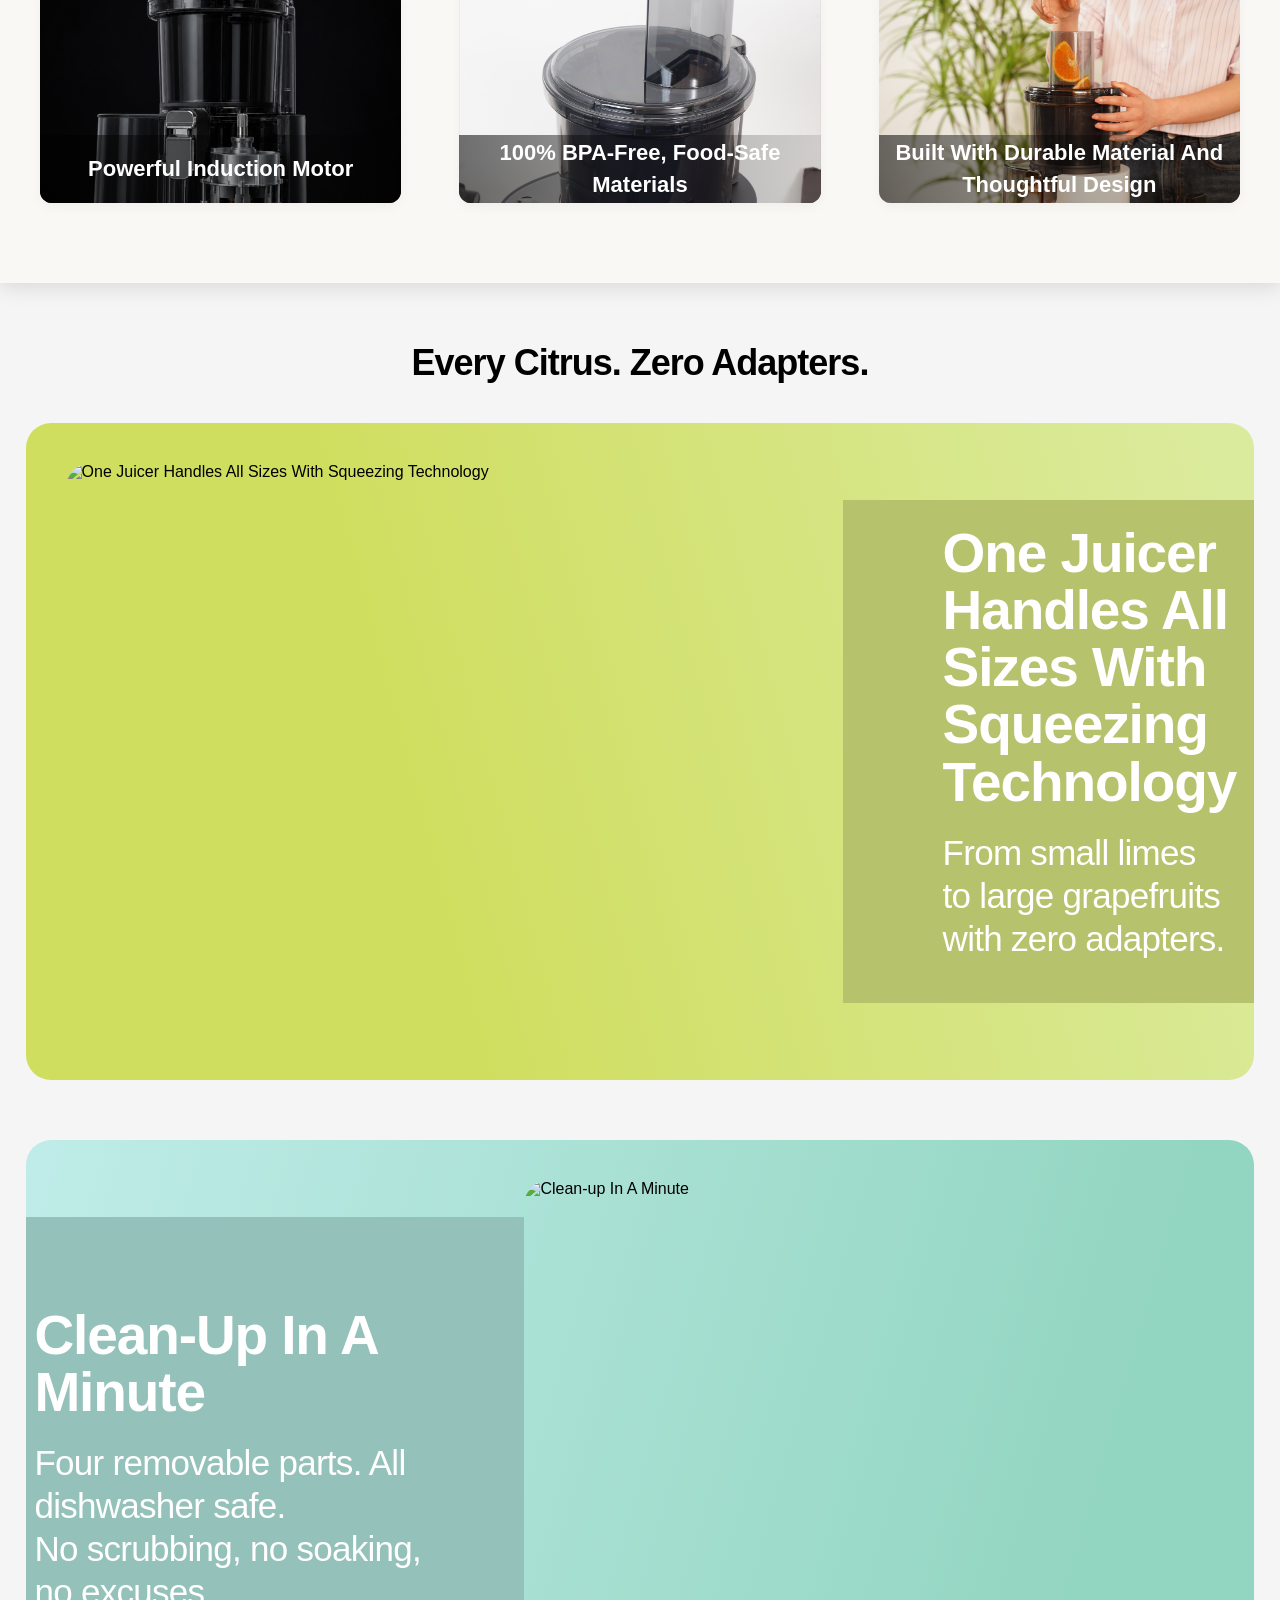
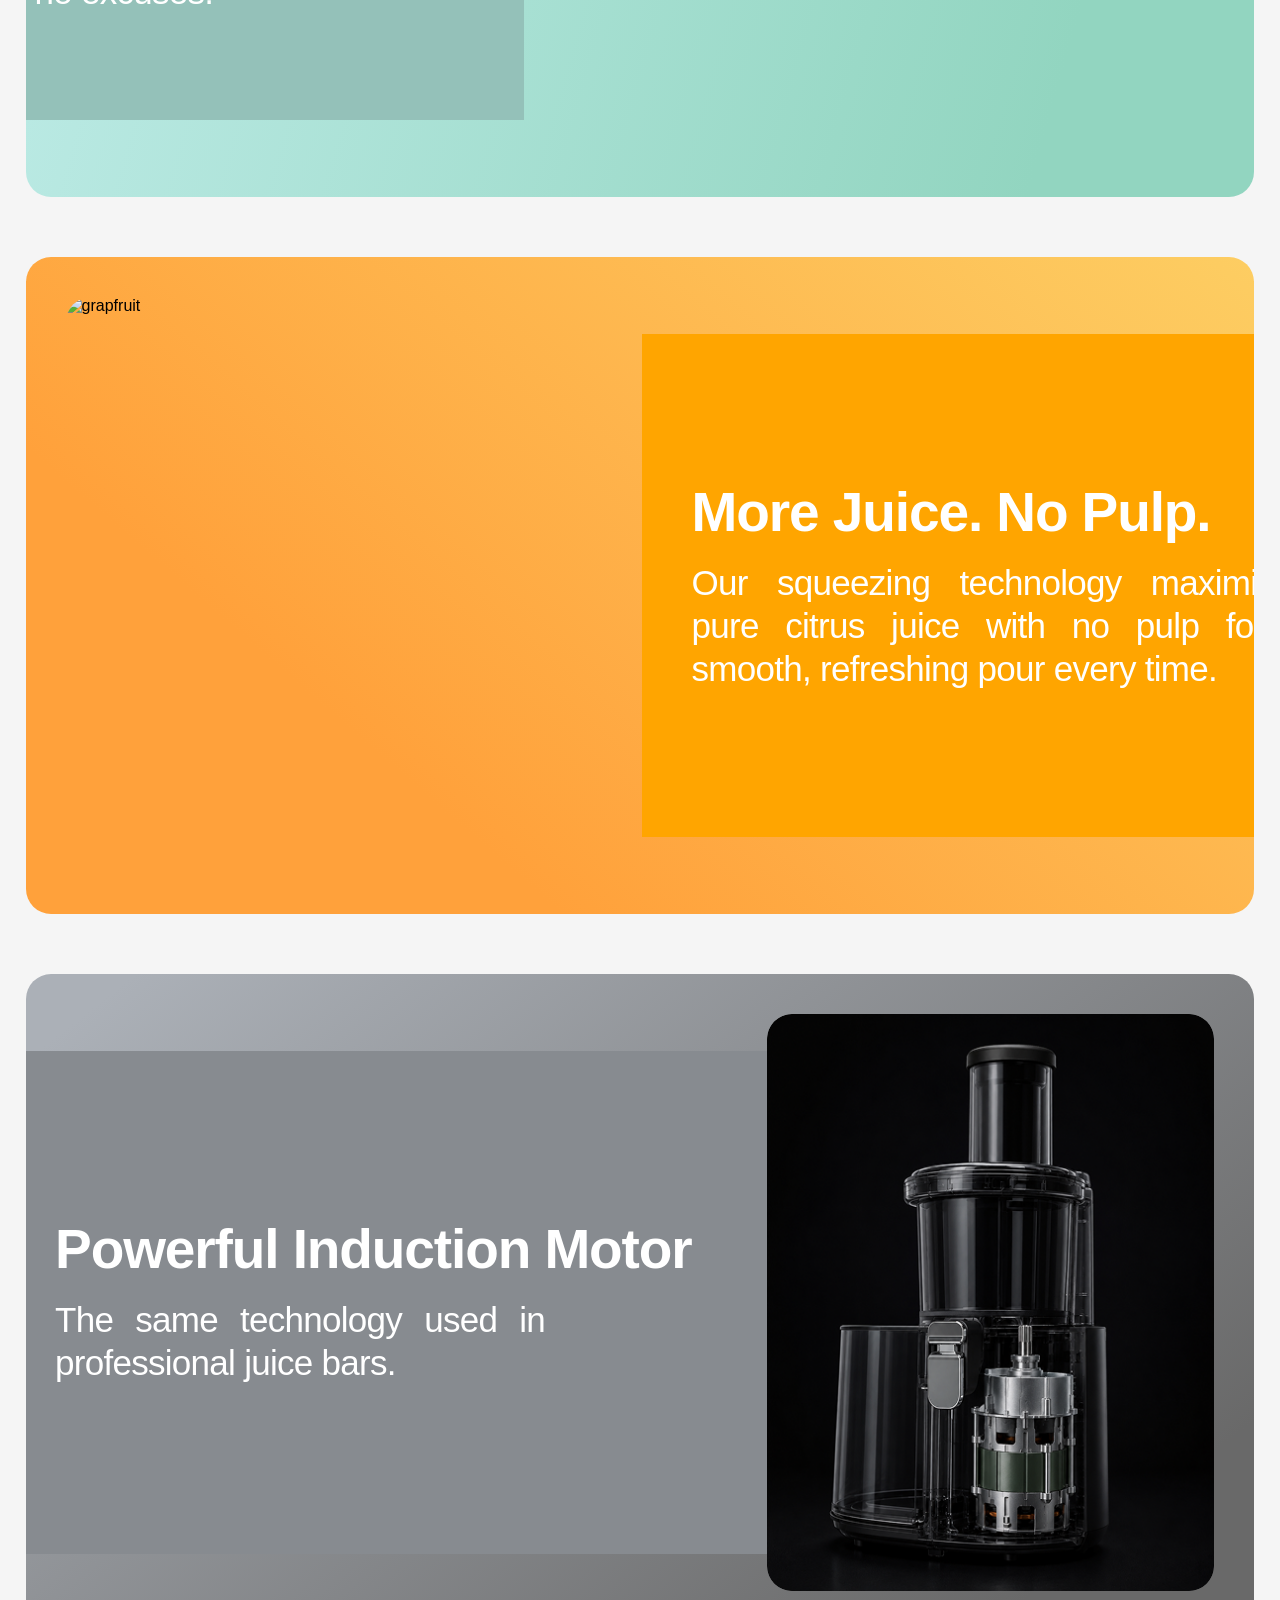
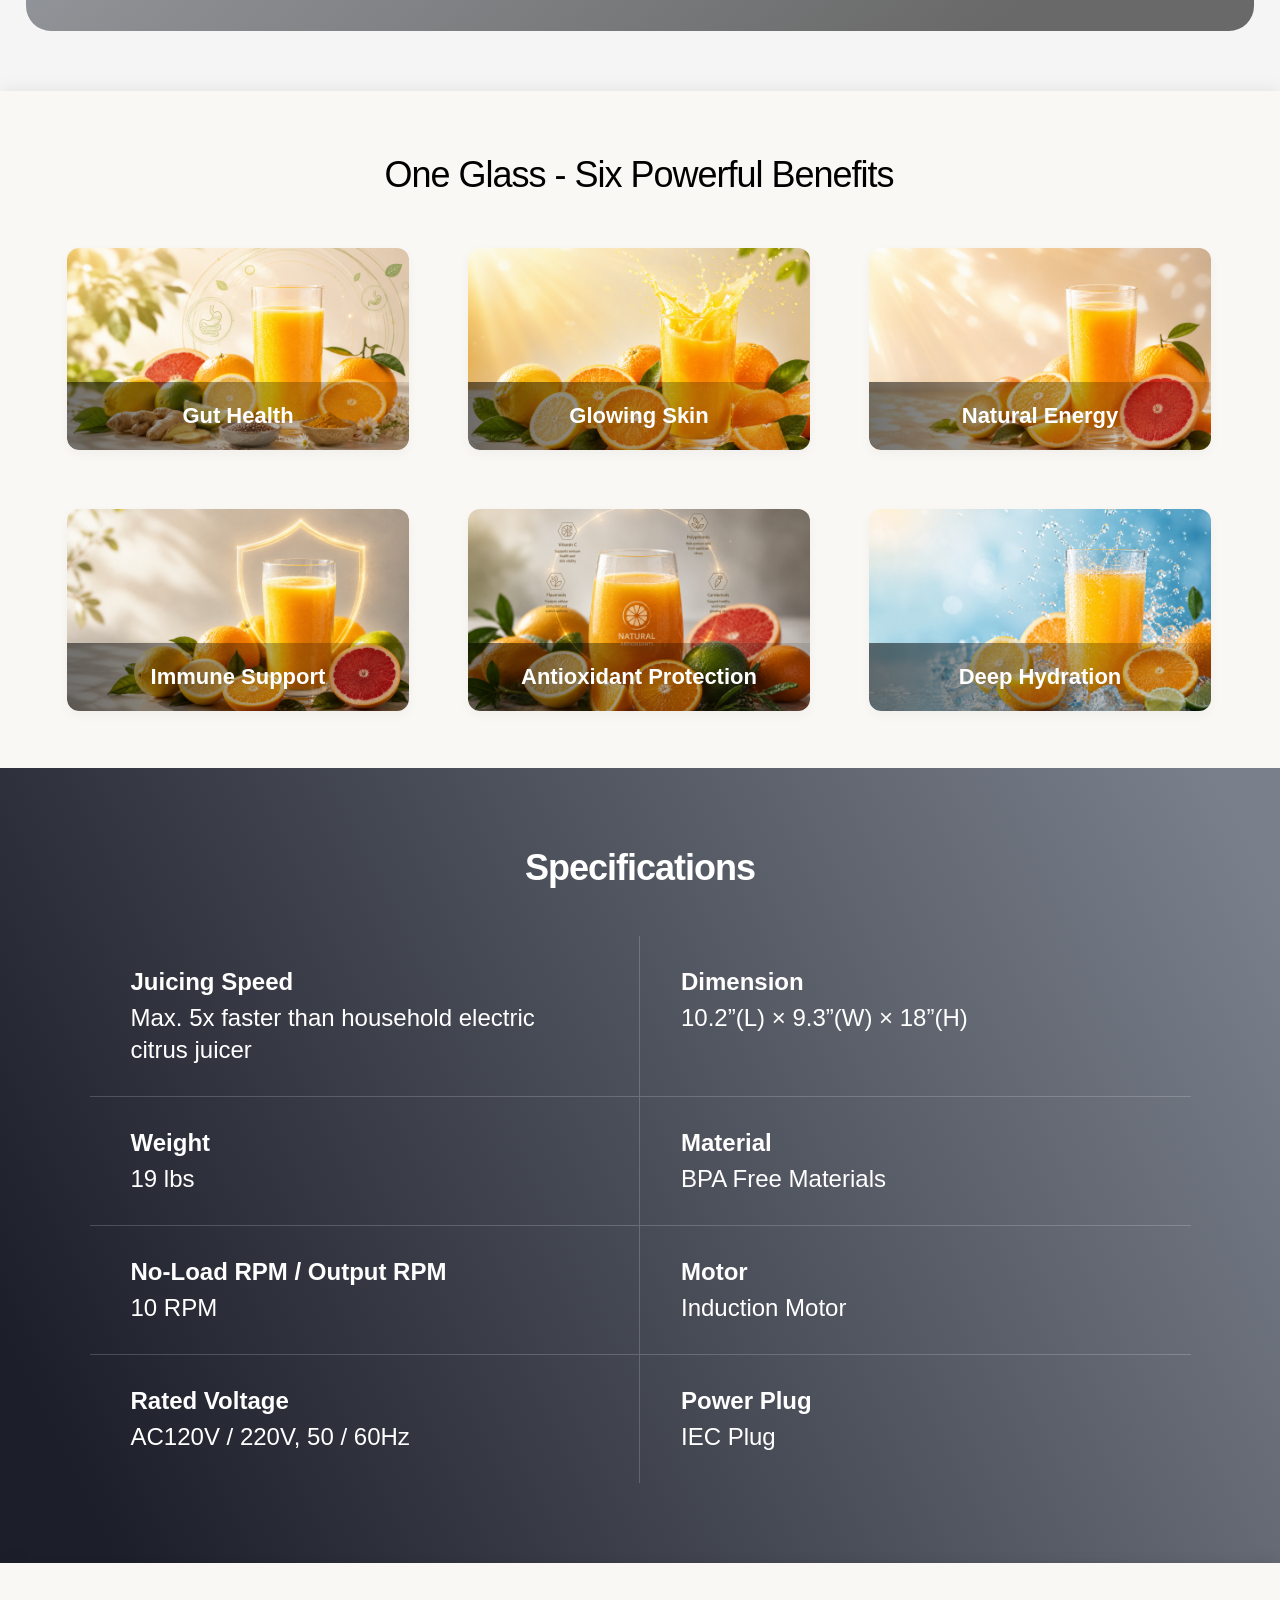
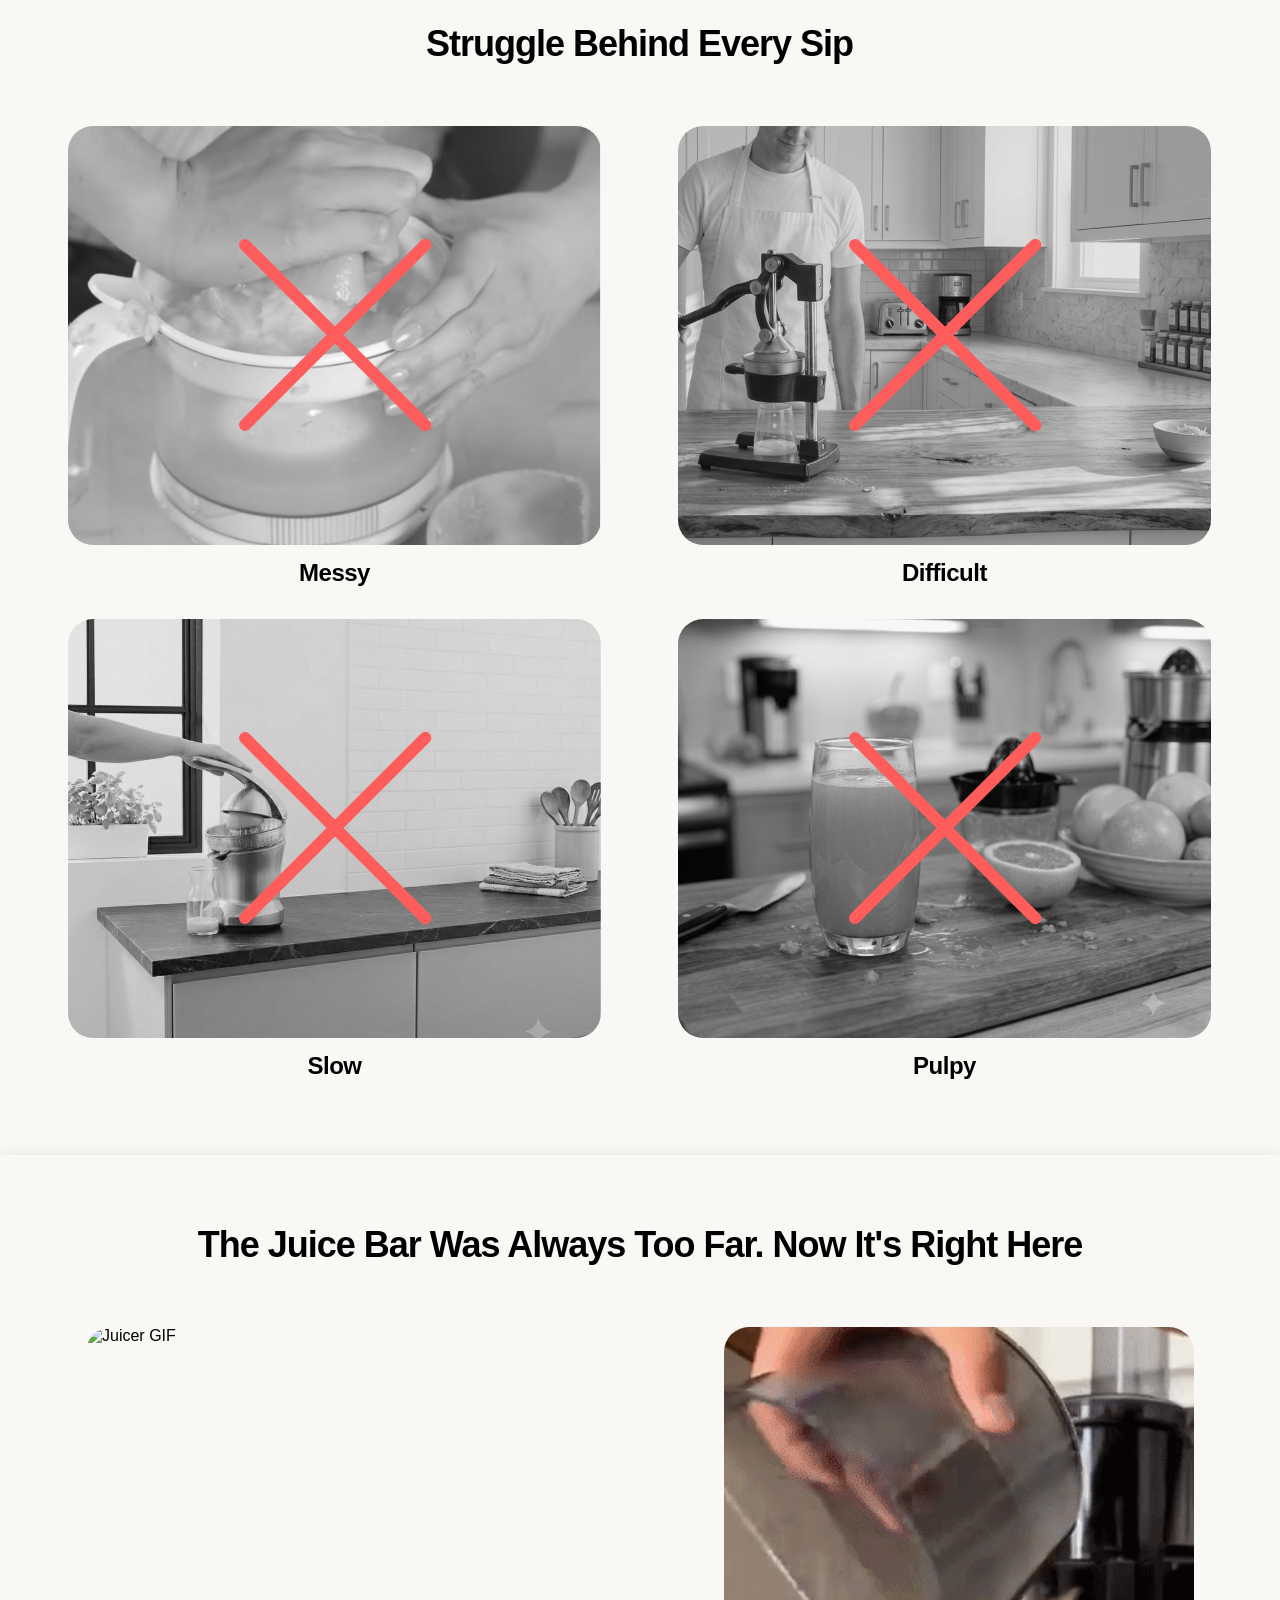
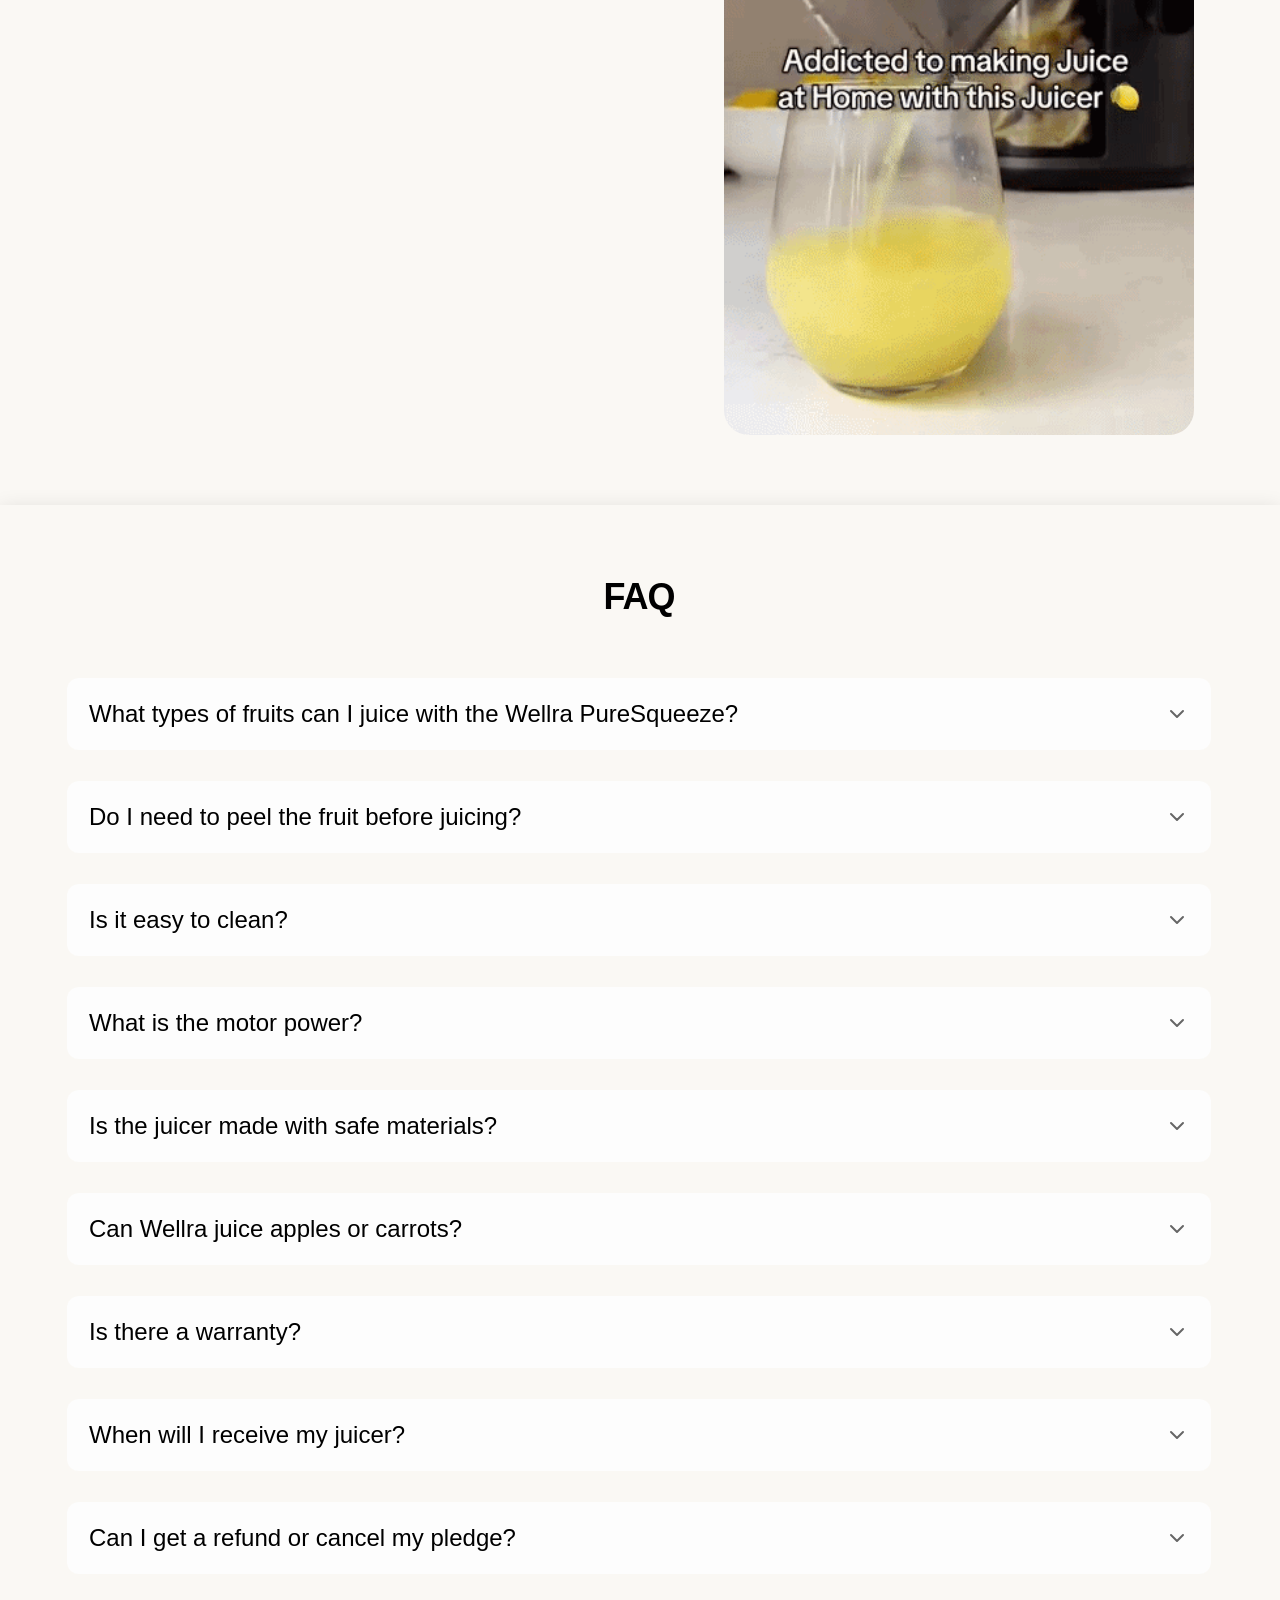
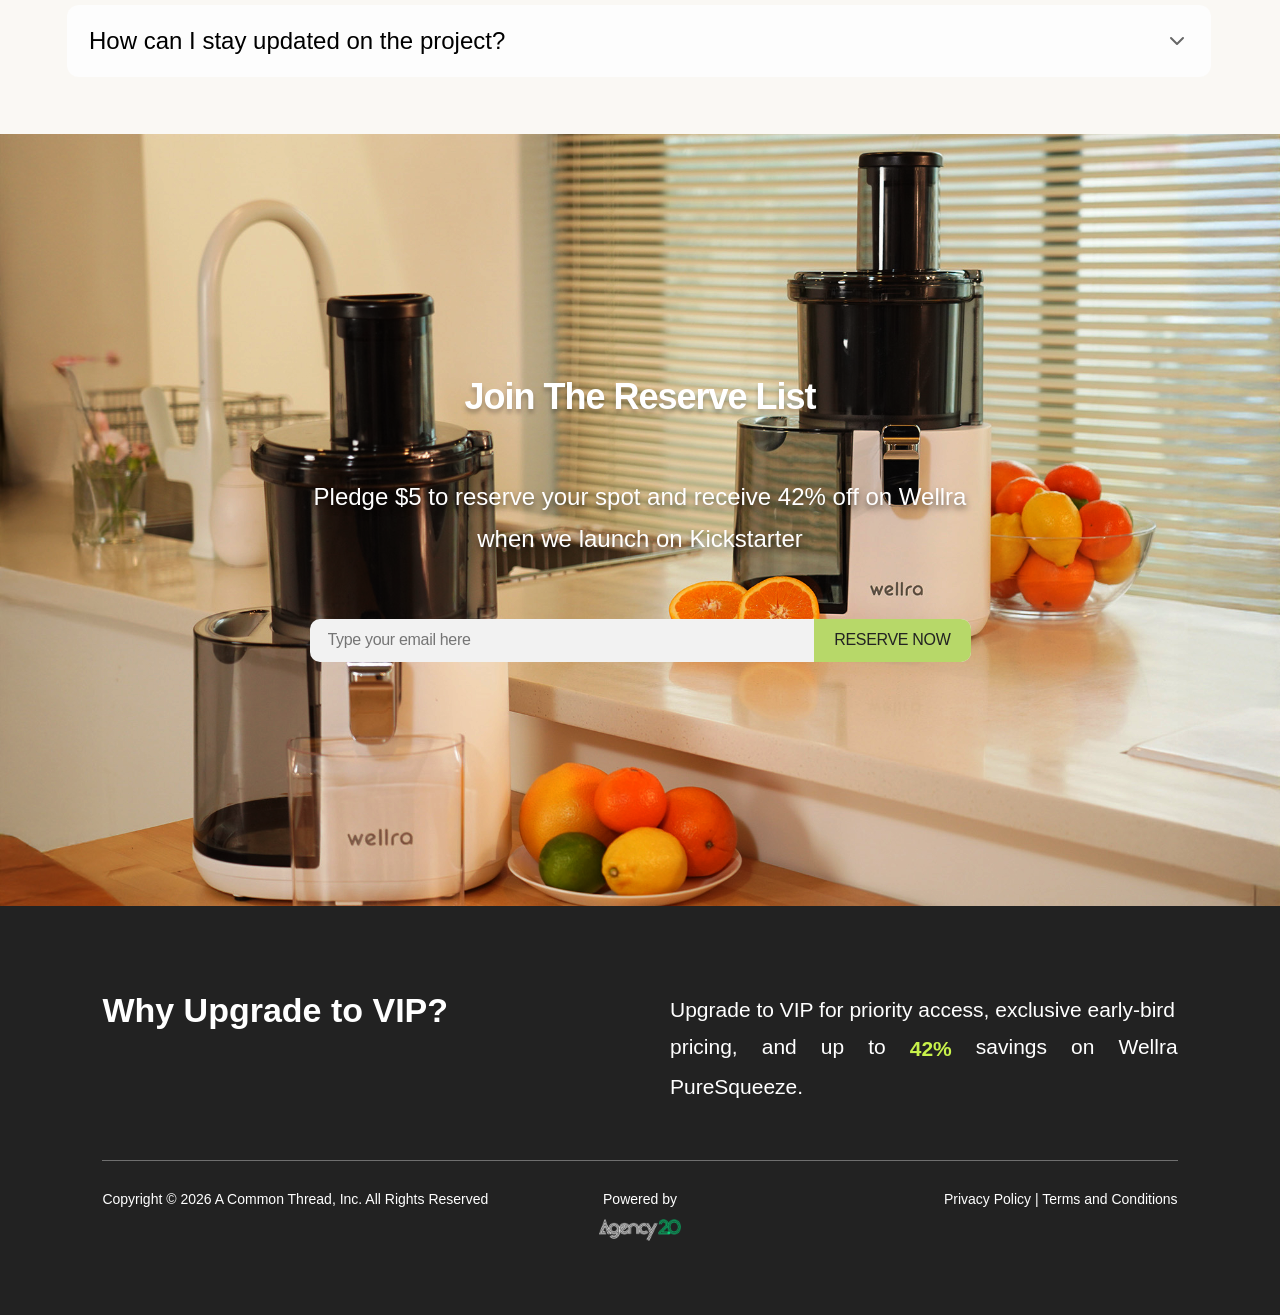
==== commit 0f81ff6b: "Manish work added gif images" ====
--- a/index.html
+++ b/index.html
@@ -157,9 +157,7 @@
 
     <div class="feature-card green">
       <div class="media">
-        <video autoplay muted loop playsinline>
-          <source src="video/juicer.mp4" type="video/mp4">
-        </video>
+        <img src="images/orange.gif" alt="One Juicer Handles All Sizes With Squeezing Technology">
       </div>
 
       <div class="content">
@@ -173,10 +171,8 @@
     <div class="feature-card mint reverse">
 
       <div class="media">
-        <div class="media-reverse">
-          <video autoplay muted loop playsinline>
-            <source src="video/juicer.mp4" type="video/mp4">
-          </video>
+        <div class="media-reverse">          
+          <img src="images/cleaning-diss-assem.gif" alt="Clean-up In A Minute">
         </div>
       </div>
 
@@ -192,11 +188,7 @@
     <div class="feature-card orange">
 
       <div class="media">
-
-        <video autoplay muted loop playsinline>
-          <source src="video/juicer.mp4" type="video/mp4">
-        </video>
-
+        <img src="images/grapfruit.gif" alt="grapfruit" class="juicer">        
       </div>
 
       <div class="content">
--- a/style.css
+++ b/style.css
@@ -359,7 +359,7 @@
   align-items: center;
   width: 100%;
   max-width: 570px;
-  height: 48px;
+  height: 43px;
   background: #ebebeb;
   border-radius: 10px;
   padding-left: 18px;
@@ -842,7 +842,7 @@
   flex: 1;
 }
 
-.feature-card  .media video
+.feature-card  .media img
 {
   width: 777px;
   height: 576px;
@@ -853,12 +853,12 @@
   margin: 40px 0px 40px 40px ;
 }
 
-.feature-card.reverse .media video
+.feature-card.reverse .media img
 {
   width: 690px;
 }
 
-.feature-card.orange .media video
+.feature-card.orange .media img
 {
   width: 576px;
 }
@@ -1610,7 +1610,7 @@
 .reserve-form {
   /* max-width: 520px; */
   width: 100%;
-  height: 48px;
+  height: 43px;
   margin: 0 auto;
   display: flex;
   align-items: center;
@@ -2004,14 +2004,4 @@
   .hero-form, .cta-form { flex-direction: column; }
   .hero-form input, .cta-form input { width: 100%; }
   .hero-form .btn, .cta-form .btn { width: 100%; }
-}
-
-
-
-
-
-
-
-
-
-
+}
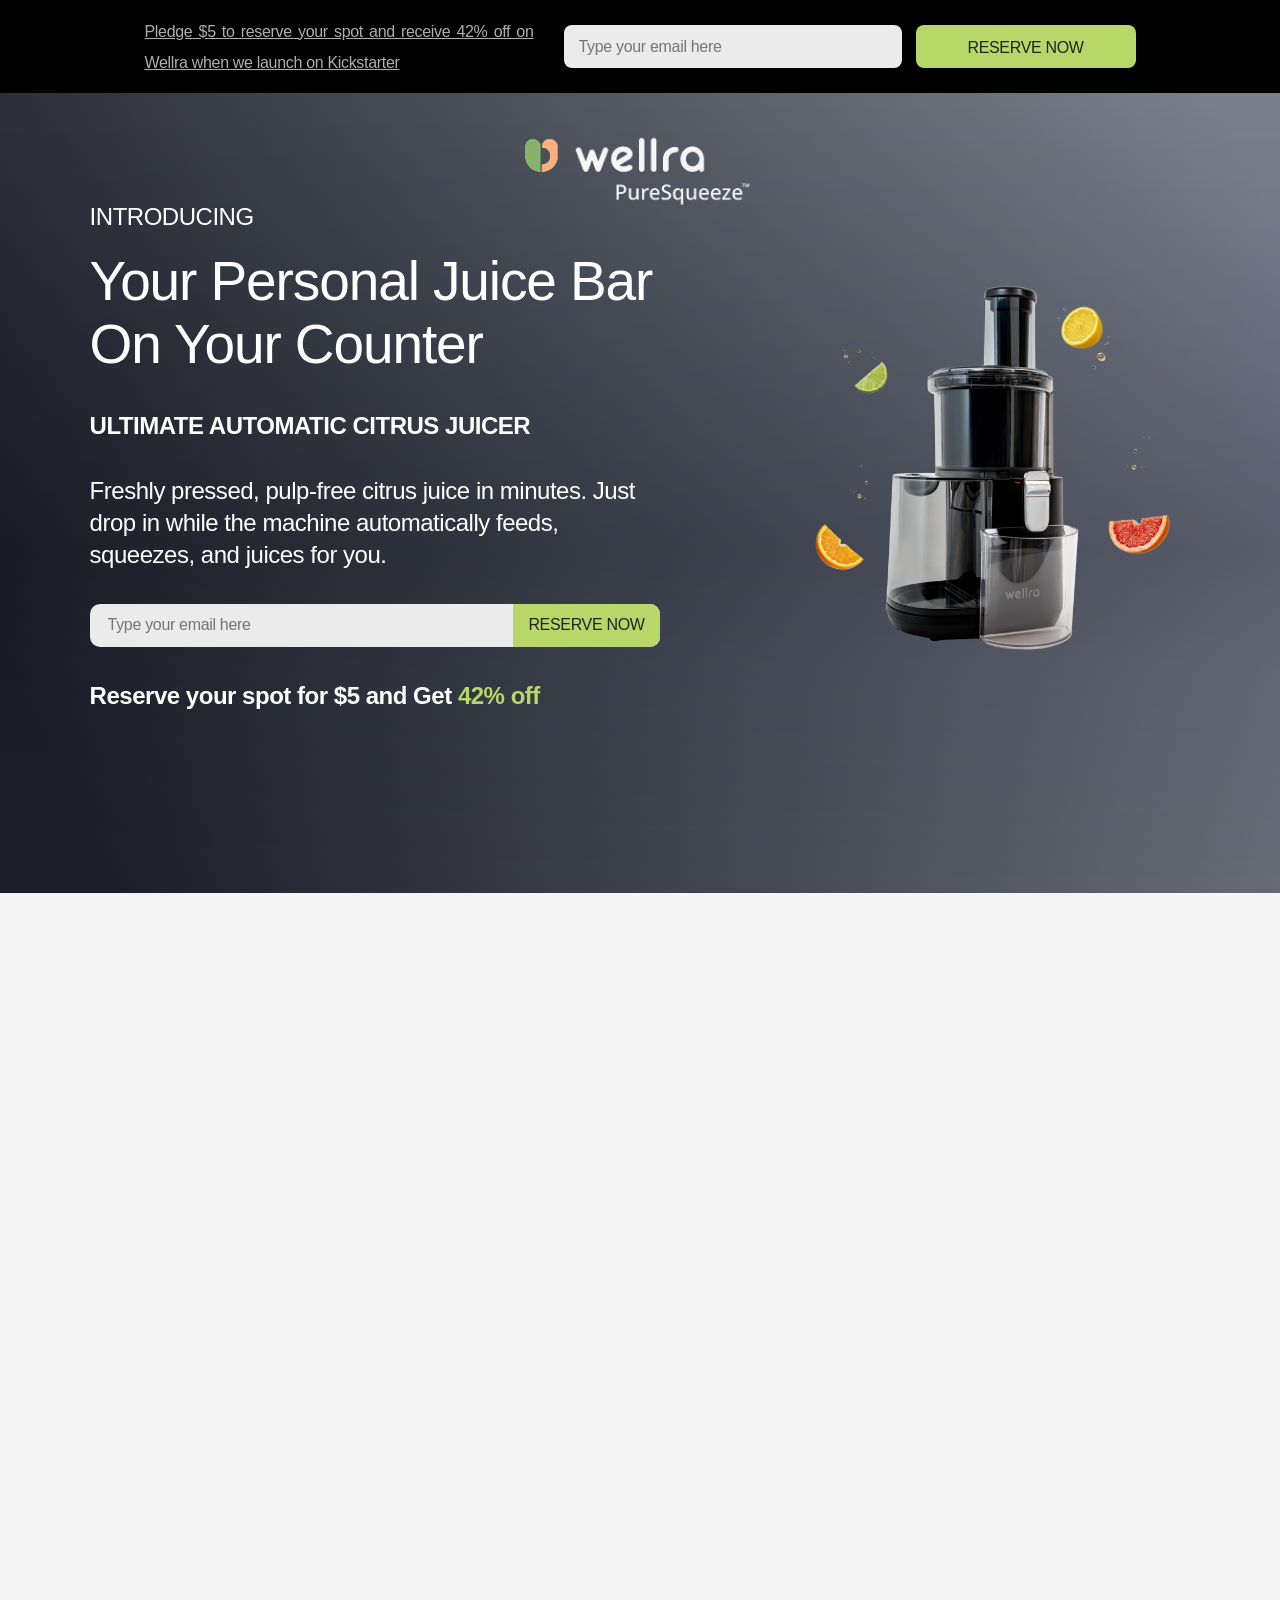
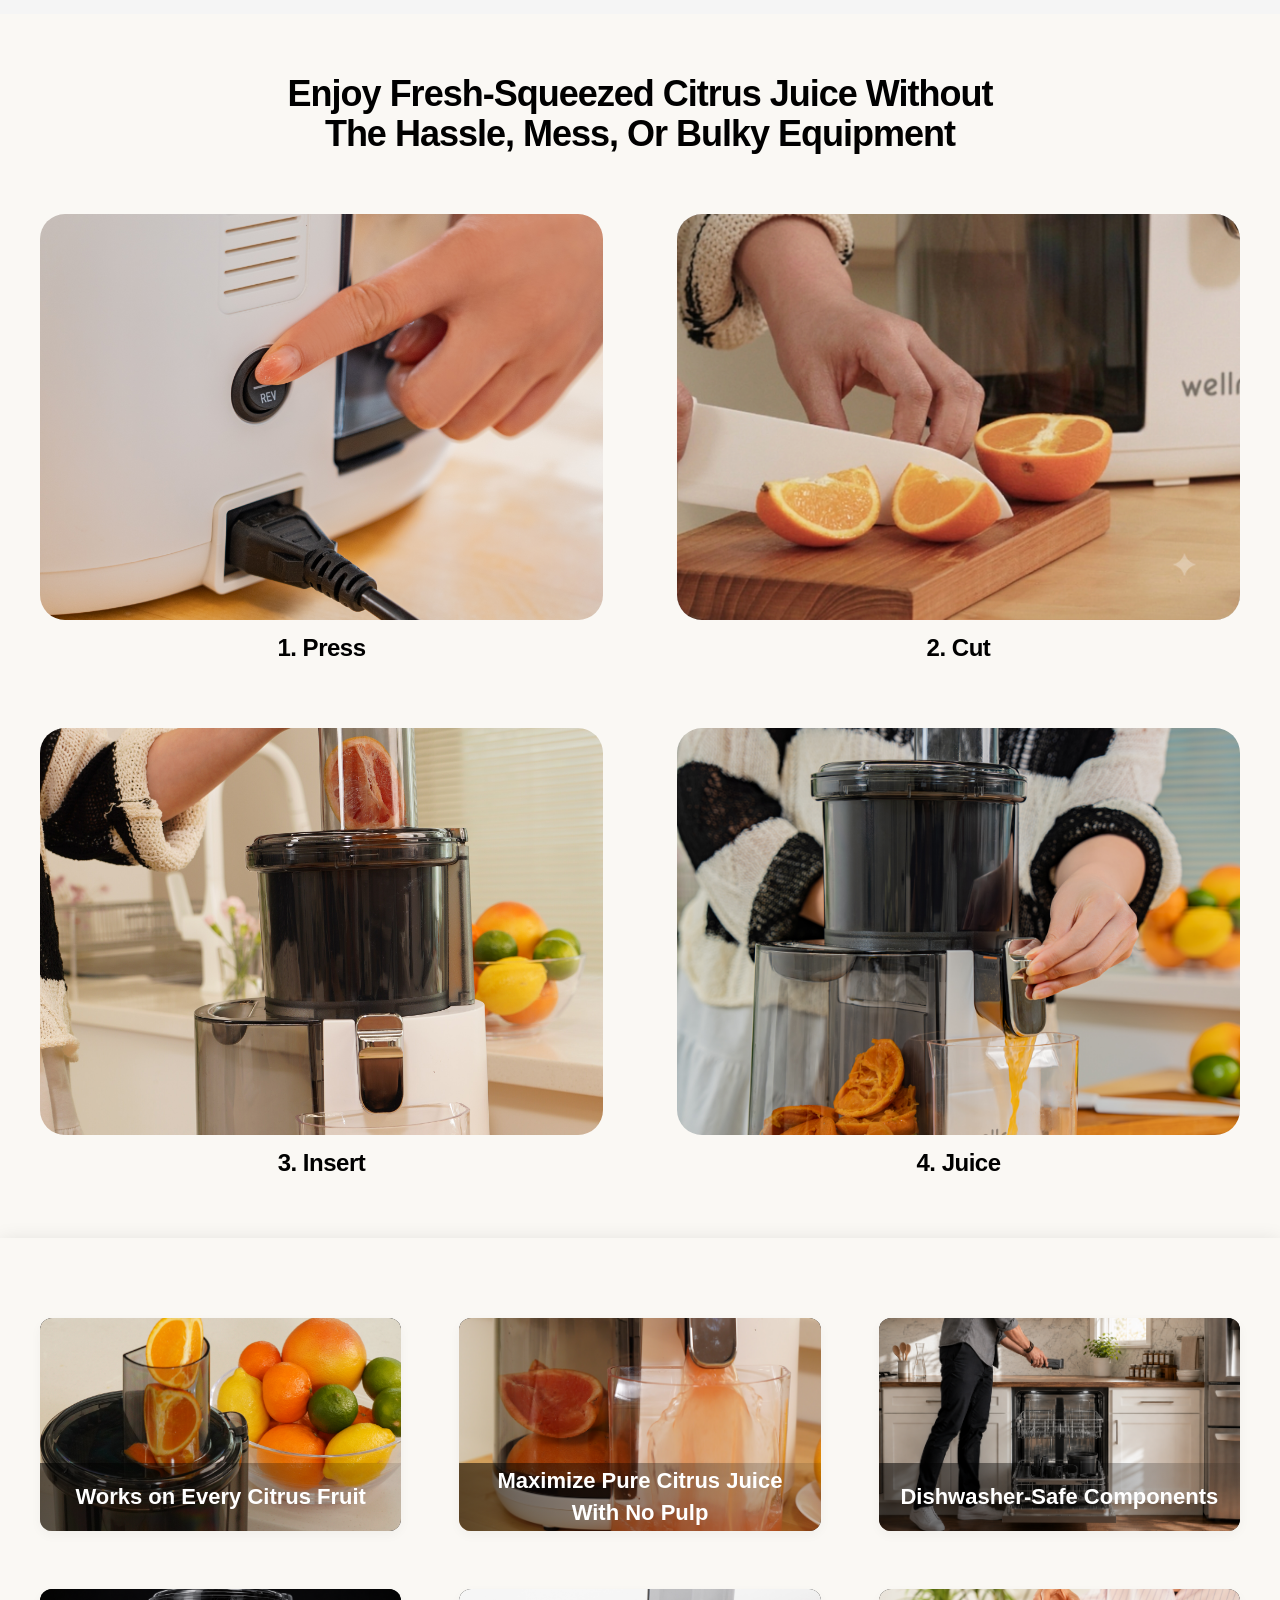
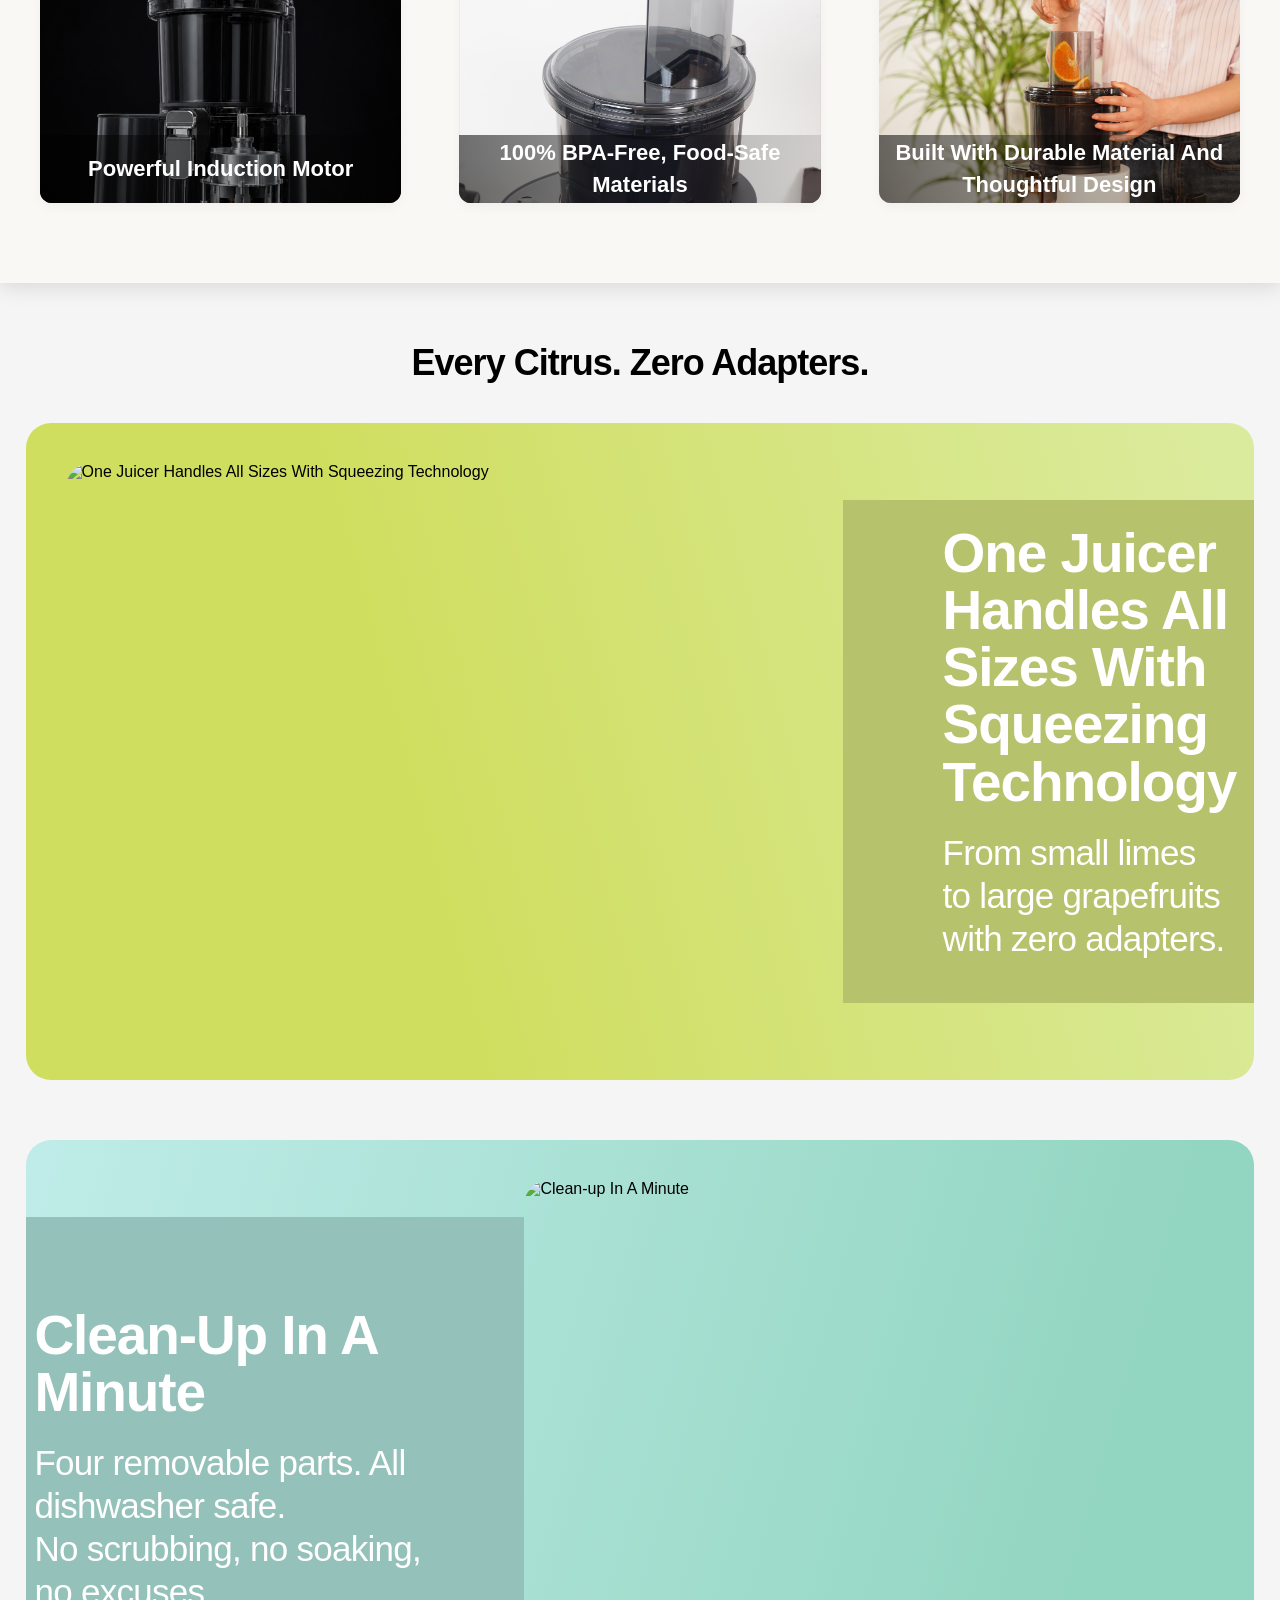
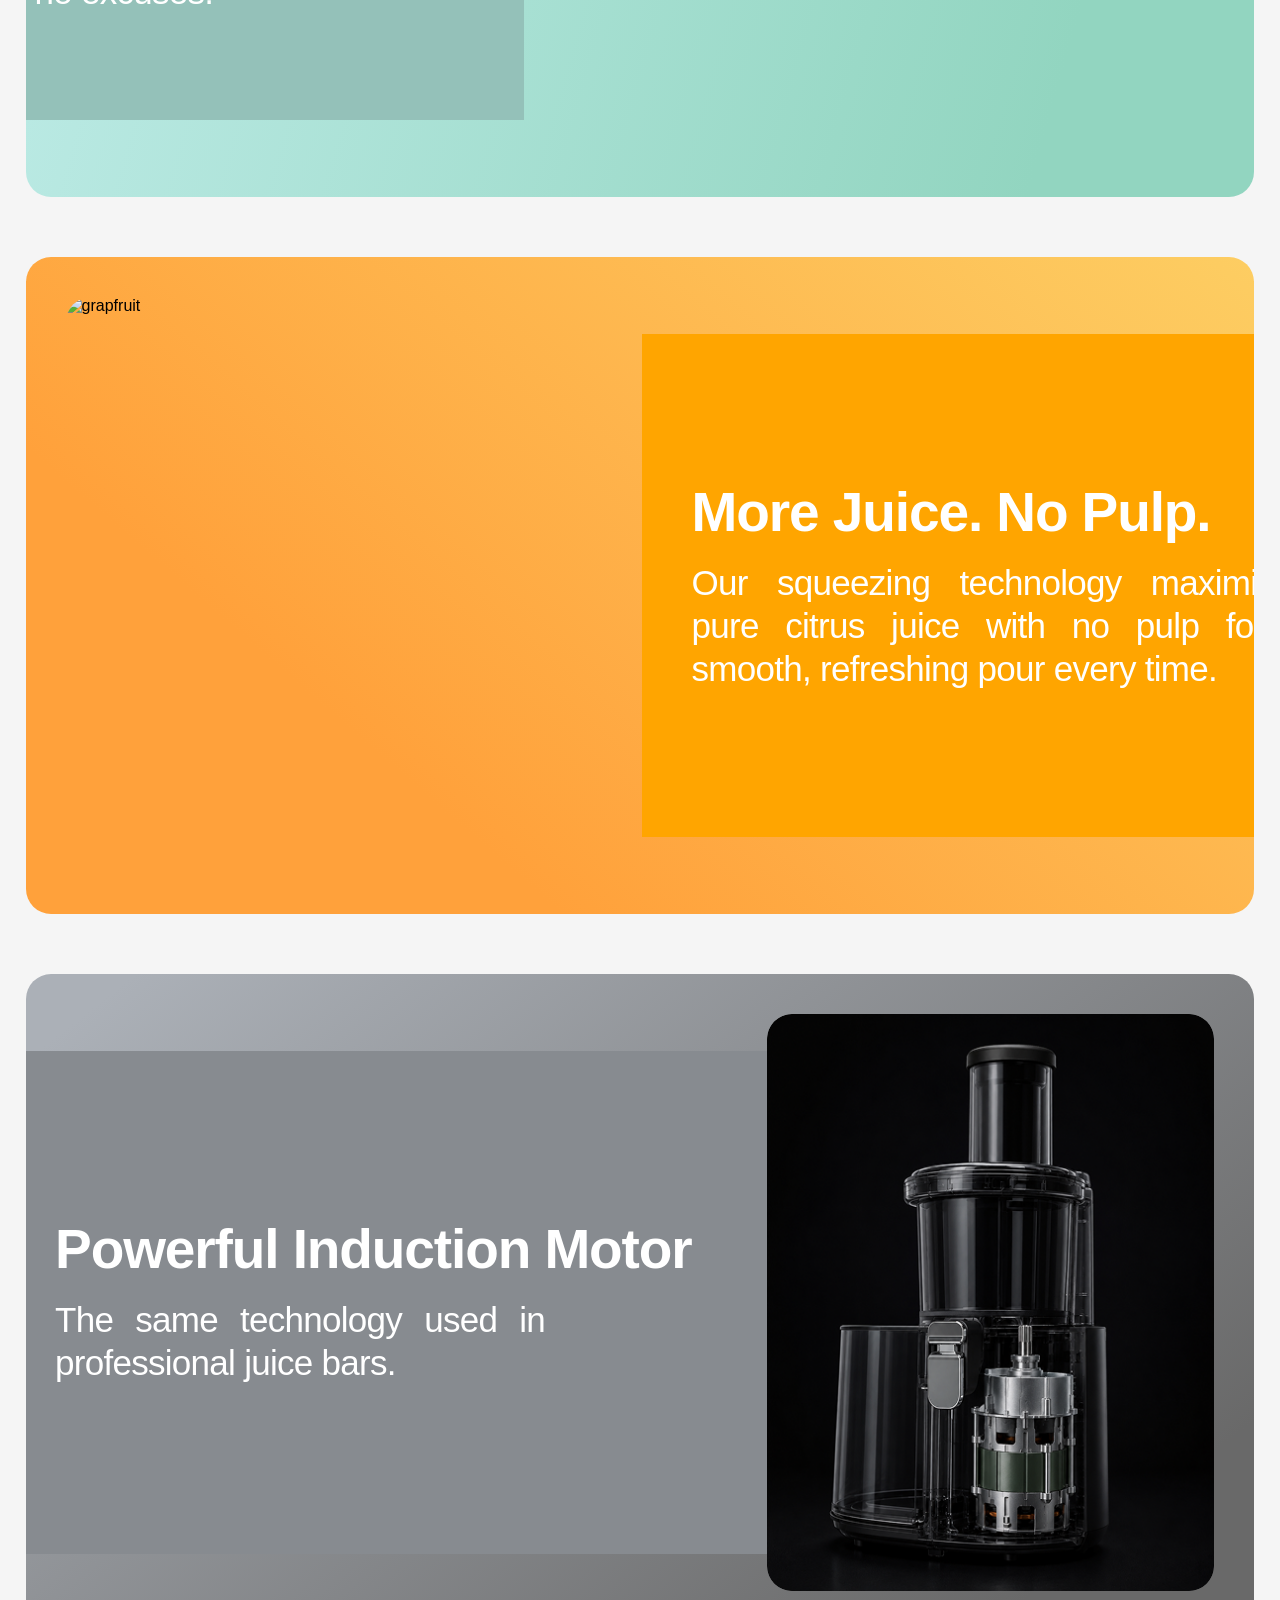
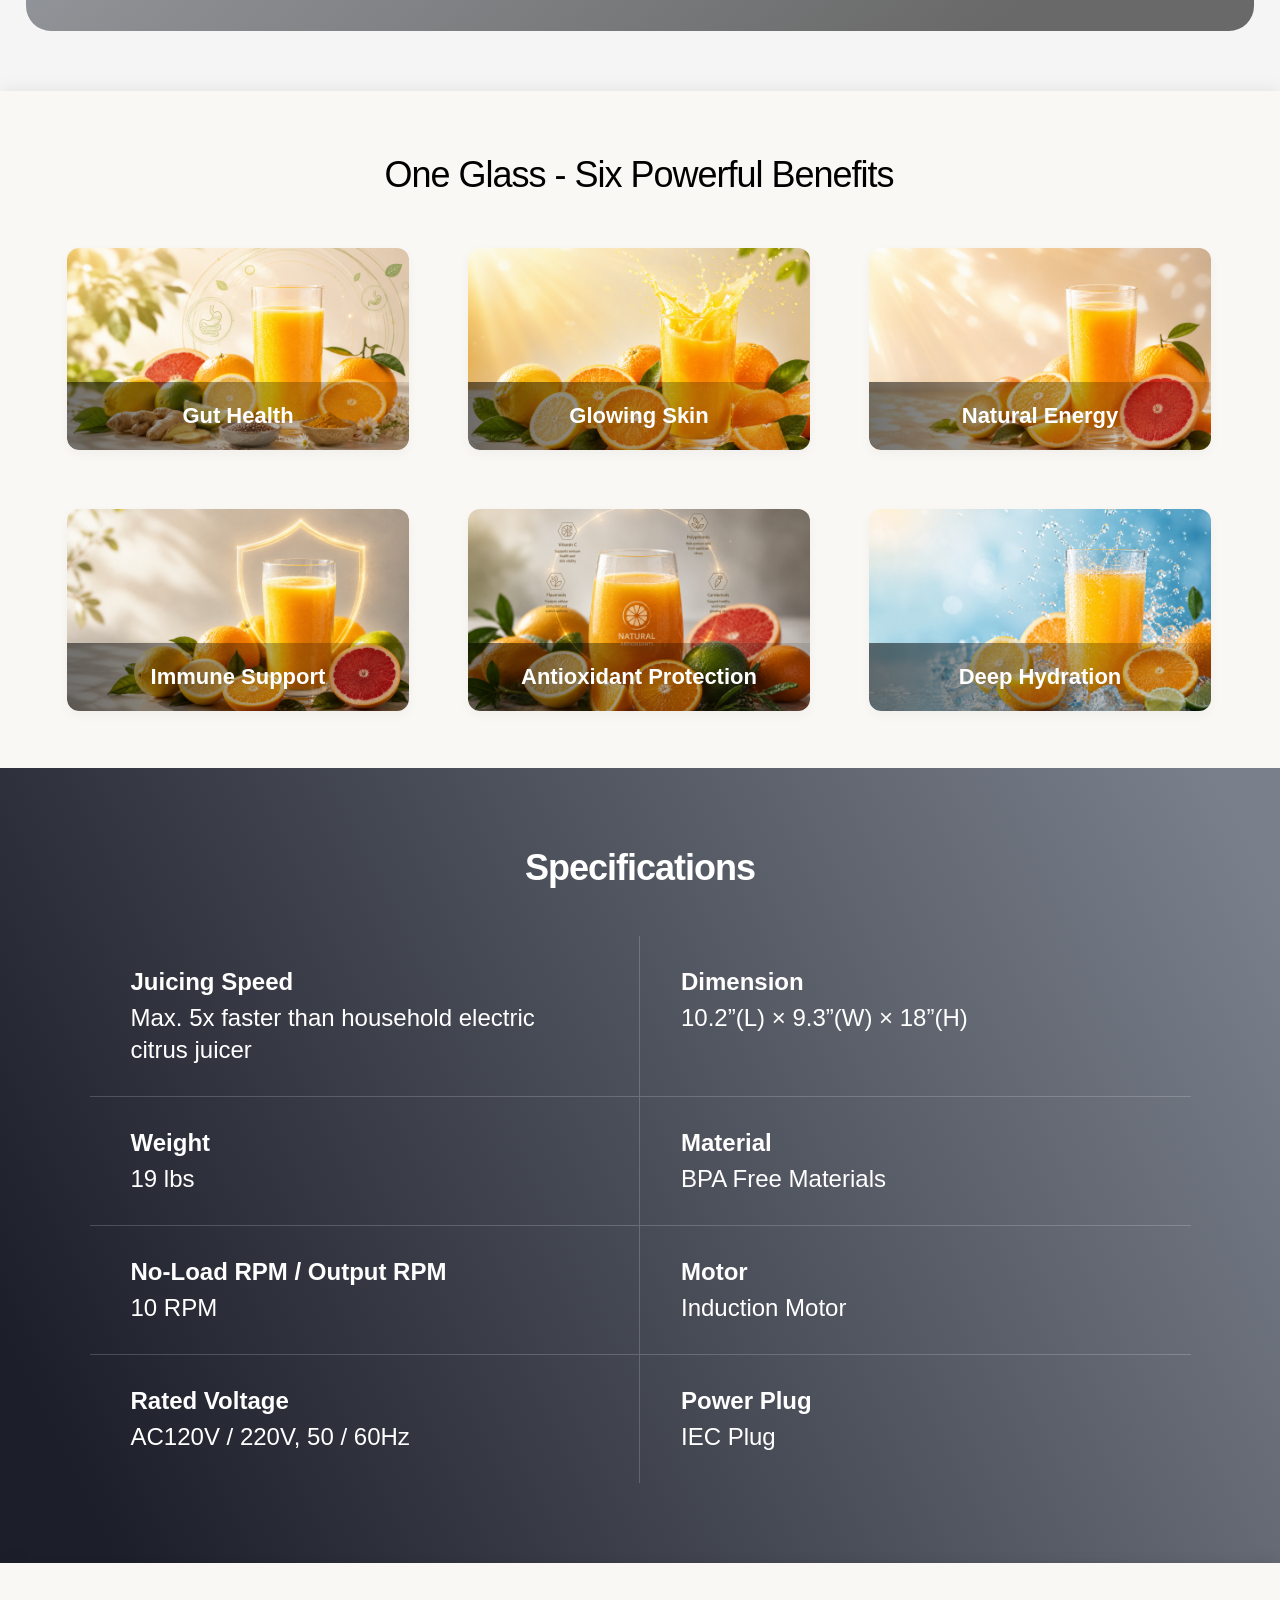
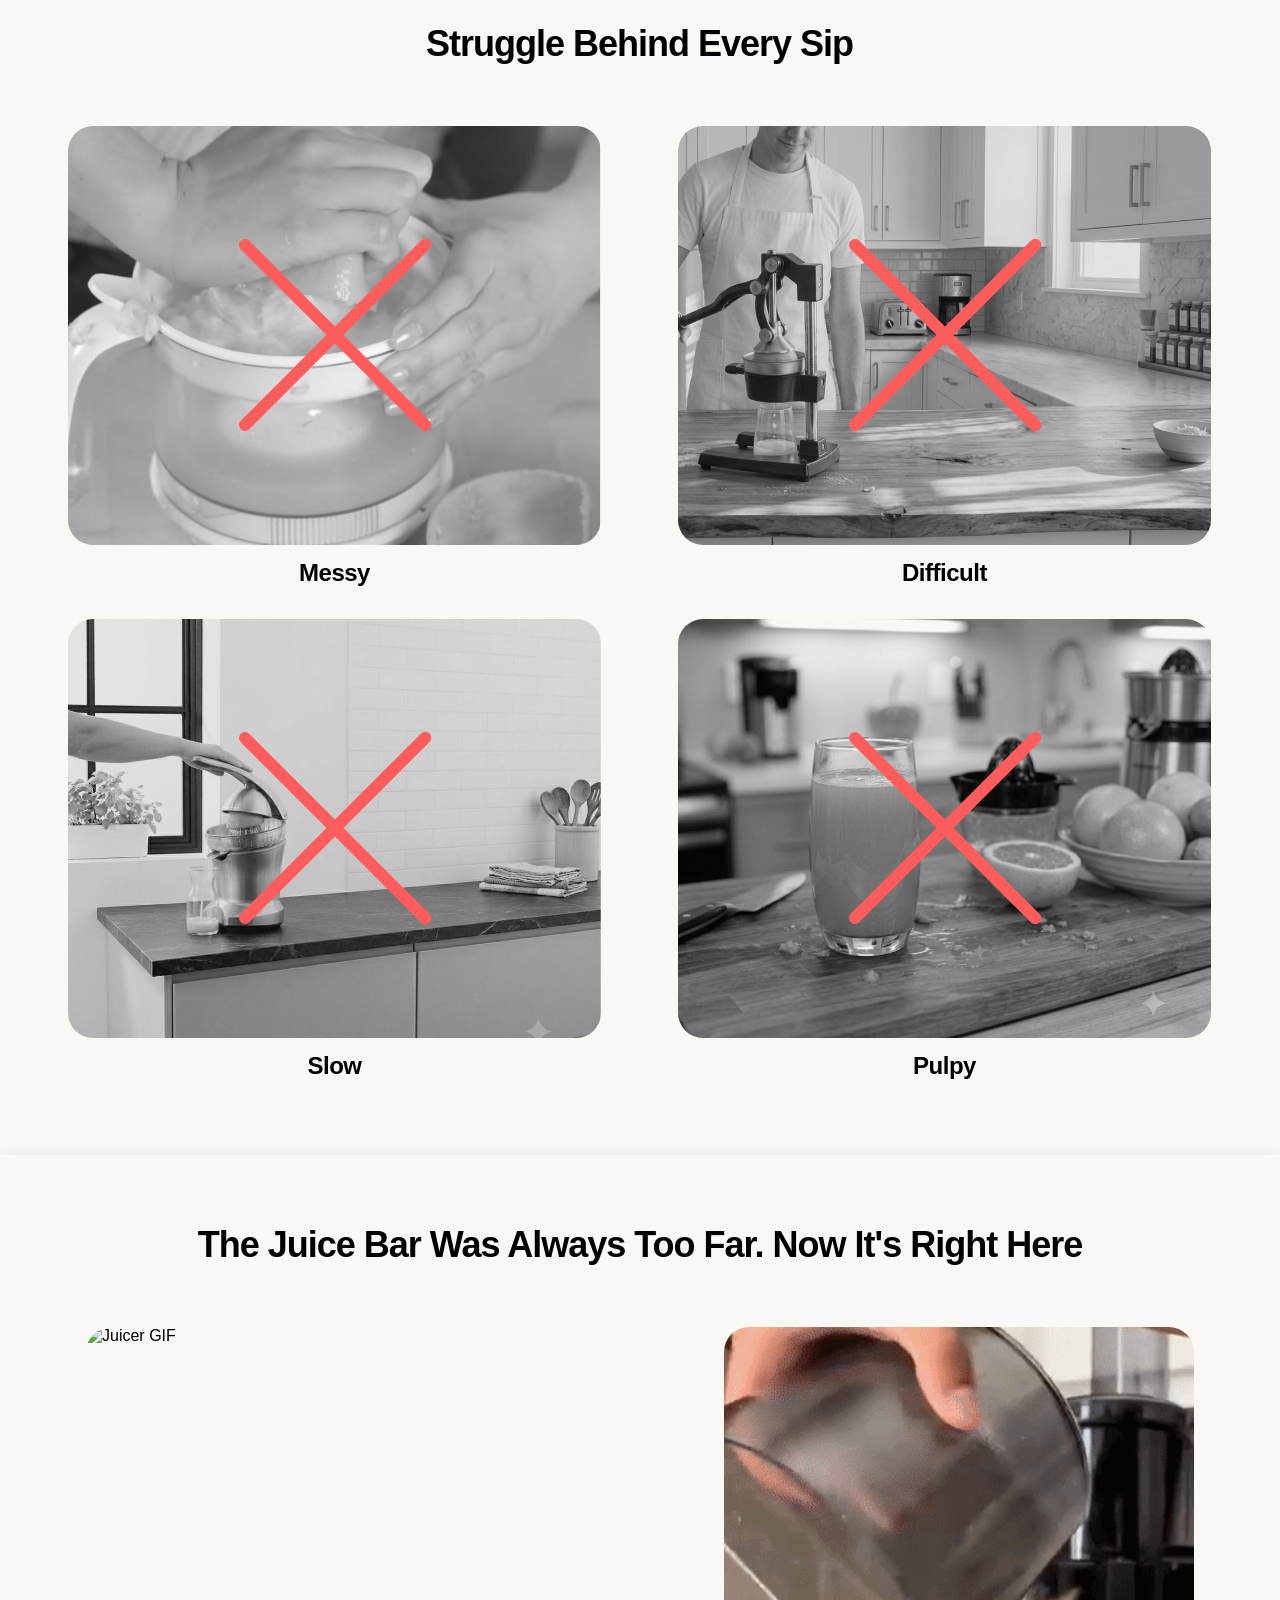
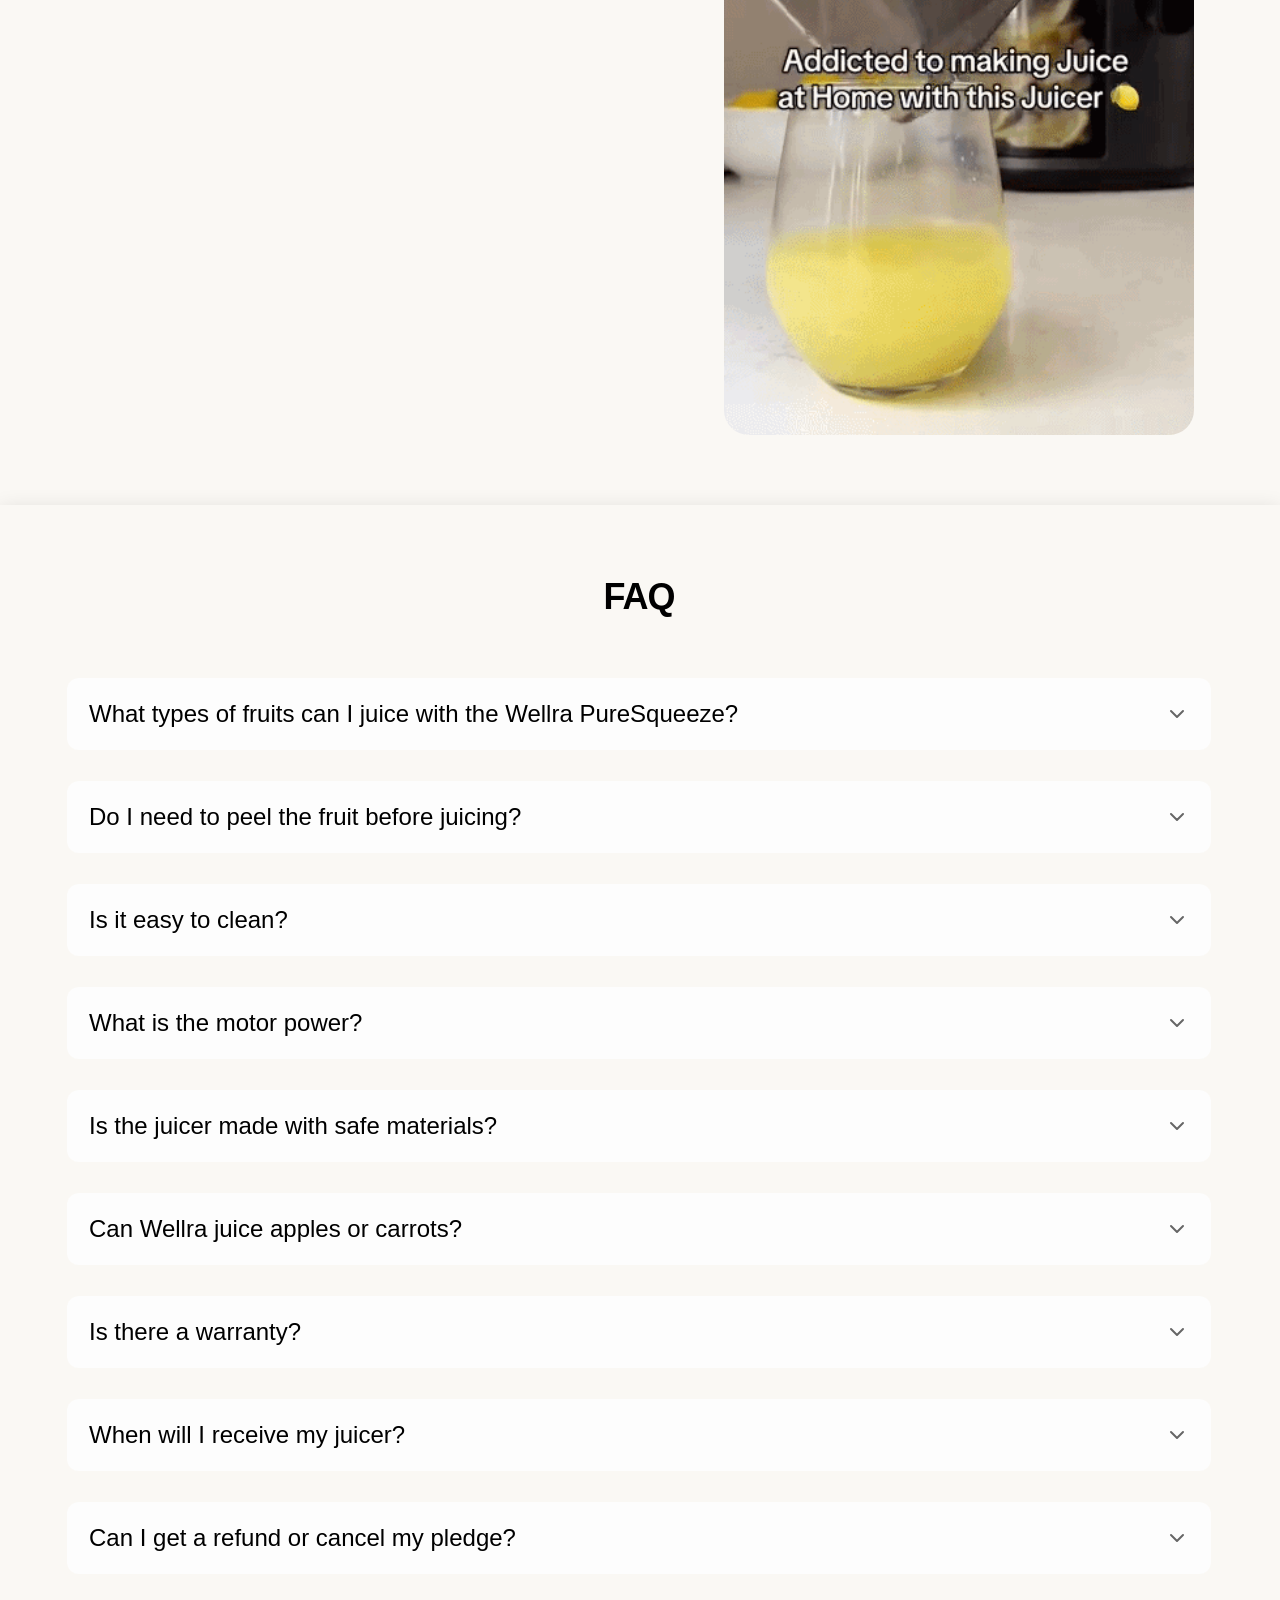
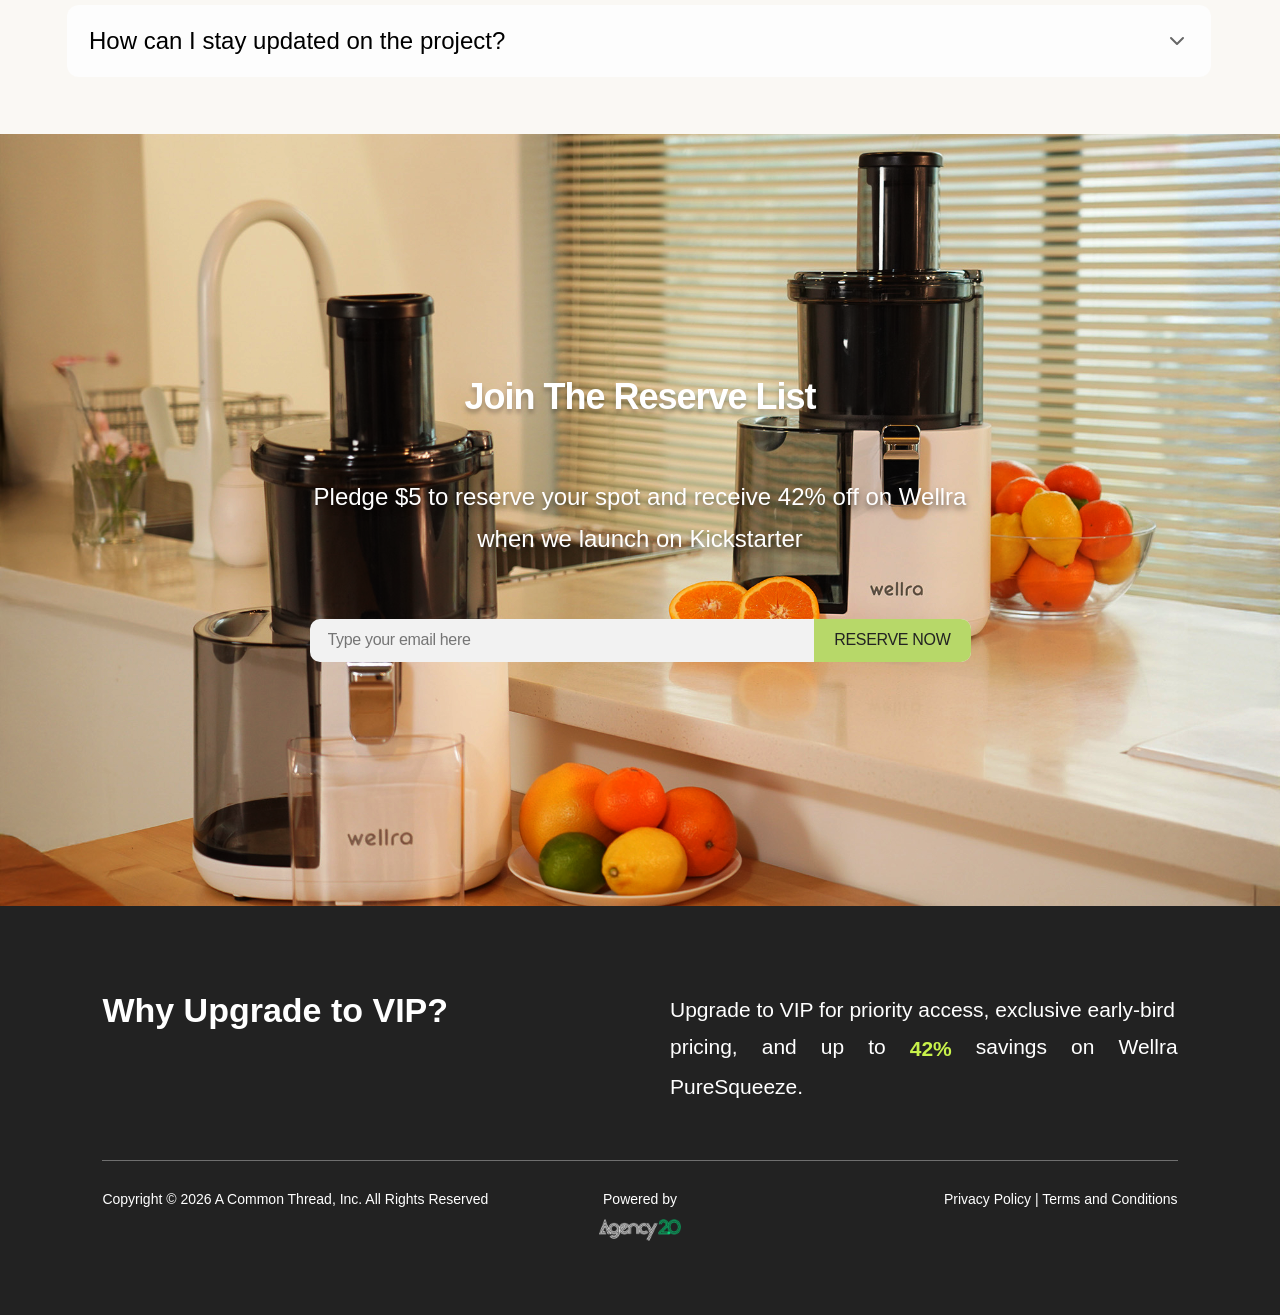
==== commit 2091ee64: "git changed" ====
--- a/index.html
+++ b/index.html
@@ -172,7 +172,7 @@
 
       <div class="media">
         <div class="media-reverse">          
-          <img src="images/cleaning-diss-assem.gif" alt="Clean-up In A Minute">
+          <img src="images/disassembly-and-cleaning.gif" alt="Clean-up In A Minute">
         </div>
       </div>
 
--- a/style.css
+++ b/style.css
@@ -14,6 +14,7 @@
   font-family: Helvetica, Arial, sans-serif;
 }
 
+/* ========================= TOP BAR ========================= */
 .top-bar {
   width: 100%;
   background: #000;
@@ -40,7 +41,7 @@
   letter-spacing: -0.32px;
   text-align: justify;
   text-decoration: underline;
-  color:#AFAFAF;
+  color: #AFAFAF;
 }
 
 .top-bar span {
@@ -75,7 +76,7 @@
 }
 
 .top-form button {
-  min-width: 190px;
+  min-width: 220px;
   height: 100%;
   border: none;
   border-radius: 8px;
@@ -88,6 +89,7 @@
   cursor: pointer;
 }
 
+/* --- responsive (from CSS 1) --- */
 @media (max-width: 768px) {
   .top-bar-inner {
     flex-direction: column;
@@ -98,6 +100,7 @@
   .top-form {
     width: 100%;
     max-width: 420px;
+    flex-direction: column;
   }
 
   .top-form input {
@@ -108,15 +111,13 @@
 
 @media (max-width: 480px) {
   .top-form {
-    flex-direction: column;
-    height: auto;
+    flex-direction: row;
   }
 
   .top-form input,
   .top-form button {
-    width: 100%;
-  }
-
+    width: 400px;
+  }
   .email-error {
     right: 0;
     justify-content: center;
@@ -125,6 +126,7 @@
   }
 }
 
+/* generic input/button */
 input {
   width: 280px;
   padding: 14px 16px;
@@ -144,7 +146,7 @@
   cursor: pointer;
 }
 
-/* HERO */
+/* ========================= HERO ========================= */
 .hero {
   position: relative;
   min-height: calc(100vh - 100px);
@@ -230,6 +232,8 @@
   margin: 0;
   color: #fff;
 }
+
+/* ---- email box + interactive states (from CSS 2) ---- */
 .email-box form {
   display: contents;
 }
@@ -267,7 +271,6 @@
   transform: none;
 }
 
-/* Error → mark the INPUT with a clean ring, not the whole row */
 .top-form.has-error input,
 .email-box.has-error input,
 .reserve-form.has-error input {
@@ -282,7 +285,6 @@
   opacity: 0.7;
 }
 
-/* Message → solid tooltip anchored under the field */
 .email-error,
 .email-error * {
   color: #fff !important;
@@ -338,9 +340,6 @@
   opacity: 1;
   transform: translateY(0);
 }
-/* .invite-shake {
-  animation: invite-shake 0.3s ease;
-} */
 
 @keyframes invite-shake {
   0%, 100% { transform: translateX(0); }
@@ -354,6 +353,7 @@
     max-width: 92vw;
   }
 }
+
 .email-box {
   display: flex;
   align-items: center;
@@ -418,11 +418,11 @@
   height: auto;
 }
 
-/* TABLET */
+/* ---- TABLET (from CSS 1) ---- */
 @media (max-width: 991px) {
   .top-bar {
     flex-direction: column;
-    padding: 18px 20px;
+    padding: 1px 20px 59px 30px;
   }
 
   .hero {
@@ -434,6 +434,13 @@
     text-align: center;
   }
 
+  .left {
+    align-items: center;
+    text-align: center;
+    max-width: 100%;
+    gap: 22px;
+  }
+
   .desc {
     margin-left: auto;
     margin-right: auto;
@@ -452,12 +459,12 @@
   }
 }
 
-/* MOBILE */
+/* ---- MOBILE (from CSS 1) ---- */
 @media (max-width: 576px) {
 
   .top-form,
   .email-box {
-    flex-direction: column;
+    flex-direction: row;
     width: 100%;
     gap: 10px;
   }
@@ -465,8 +472,9 @@
   input,
   .email-box input,
   button {
-    width: 100%;
+    width: 100px;
     border-radius: 6px;
+    flex-direction: column;
   }
 
   .logo {
@@ -478,20 +486,57 @@
   }
 
   .left h1 {
-    font-size: 32px;
+    font-size: 36px;
+    line-height: 1.12;
+  }
+
+  .left h4 {
+    font-size: 18px;
+    line-height: 24px;
   }
 
   .desc {
-    font-size: 15px;
+    font-size: 17px;
+    line-height: 26px;
   }
 
   .juicer {
-    width: 300px;
-  }
-}
-/* =========================
-  onther section 
-========================= */
+    width: 100%;
+    max-width: 360px;
+  }
+}
+
+/* Clean stacking for the hero email box on very small screens
+   (kept from CSS 2 so the field doesn't collapse to 100px) */
+@media (max-width: 480px) {
+  .email-box {
+    flex-direction: column;
+    height: auto;
+    padding-left: 0;
+    background: transparent;
+    gap: 8px;
+  }
+
+  .email-box input {
+    width: 100%;
+    height: 48px;
+    min-height: 48px;
+    padding: 0 16px;
+    box-sizing: border-box;
+    border-radius: 10px;
+    background: #ebebeb;
+    padding: 20px 20px 30px 20px;
+  }
+
+  .email-box button {
+    width: 100%;
+    height: 48px;
+    min-height: 48px;
+    border-radius: 10px;
+  }
+}
+
+/* ========================= HOW IT WORKS ========================= */
 .how-it-works {
   background: #f6f3ef;
   padding-bottom: 60px;
@@ -519,10 +564,7 @@
   margin: 55px 0 45px;
 }
 
-/* =========================
-  step section
-========================= */
-
+/* ========================= STEPS ========================= */
 .steps-section {
   width: 100%;
   padding: 60px 40px;
@@ -573,17 +615,14 @@
   letter-spacing: -0.48px;
   color: #000;
 }
-.step-section h2{
-
+
+.step-section h2 {
   font-size: 22px;
   font-weight: 700;
   color: #111;
 }
 
-/* Tablet */
-
-@media (max-width:992px) {
-
+@media (max-width: 992px) {
   .steps-section {
     padding: 50px 25px;
   }
@@ -599,13 +638,9 @@
     border-radius: 16px;
     display: block;
   }
-
-}
-
-/* Mobile */
-
-@media (max-width:768px) {
-
+}
+
+@media (max-width: 768px) {
   .steps-grid {
     grid-template-columns: 1fr;
     gap: 30px;
@@ -626,12 +661,9 @@
   .step-card h4 {
     font-size: 18px;
   }
-
-}
-
-/* ==========================
-   video Section
-========================== */
+}
+
+/* ========================= VIDEO ========================= */
 .video-section {
   width: 100%;
   overflow: hidden;
@@ -646,12 +678,7 @@
   display: block;
 }
 
-/* ==========================
-   Feature Section
-========================== */
-
-
-
+/* ========================= FEATURES ========================= */
 .features-section {
   width: 100%;
   padding: 80px 40px;
@@ -695,8 +722,7 @@
   right: 0;
   bottom: 0;
   height: 68px;
-  background: linear-gradient(
-269deg, rgba(0, 0, 0, 0.1), rgba(0, 0, 0, 0.55));
+  background: linear-gradient(269deg, rgba(0, 0, 0, 0.1), rgba(0, 0, 0, 0.55));
   border-radius: 0 0 12px 12px;
   display: flex;
   align-items: center;
@@ -709,9 +735,7 @@
   text-align: center;
 }
 
-/* Tablet */
-@media (max-width:992px) {
-
+@media (max-width: 992px) {
   .features-section {
     padding: 60px 24px;
   }
@@ -728,41 +752,37 @@
   .tile-label {
     font-size: 18px;
   }
-
-}
-
-/* Mobile */
-@media (max-width:768px) {
-
+}
+
+@media (max-width: 768px) {
   .features-section {
-    padding: 50px 20px;
+    padding: 50px 18px;
   }
 
   .feature-grid {
-    grid-template-columns: 1fr;
-    gap: 22px;
+    grid-template-columns: repeat(2, 1fr);
+    gap: 14px;
   }
 
   .feature-tile {
-    min-height: 320px;
+    min-height: 0;
+    aspect-ratio: 4 / 3;
   }
 
   .tile-label {
-    font-size: 17px;
-    padding: 18px 16px;
-  }
-
-}
-
-/* ==========================
-   Every Citrus. Zero Adapters.
-========================== */
-
+    height: auto;
+    min-height: 44px;
+    font-size: 13px;
+    line-height: 1.25;
+    padding: 8px 8px;
+  }
+}
+
+/* ========================= CITRUS / FEATURE CARDS ========================= */
 .citrus-section {
   width: min(1304px, 96%);
   margin: 0 auto;
   padding: 60px 0 0px;
-  /* box-shadow:0px 4px 20.3px rgb(0 0 0 / 43%);  */
 }
 
 .citrus-section h2 {
@@ -789,7 +809,8 @@
 .feature-card.reverse {
   flex-direction: row-reverse;
 }
-.media-reverse{
+
+.media-reverse {
   width: 690px;
   height: 583px;
   min-height: 330px;
@@ -801,40 +822,32 @@
 
 .img-mint{
   background-color: #94C1B9;
-    padding: 20px 100px 0px 200px;
-    width: 690px;
-    height: 503px;
-    padding-top: 90px;
-
-}
-.img-orange{
-   background-color:#FFA500;
-    padding: 150px 20px 0px 50px;
-    /* padding: 20px 100px 0px 100px; */
-    width: 688px;
-    height: 503px;
-}
-.green .img-bg{
-    background-color: #B6C26C;
-    padding: 25px 20px 0px 100px;
-    width: 554  px;
-    height: 503px;
-}
-
-/* .img-bg{
-    background-color: #B6C26C;
-    padding: 20px 100px 0px 100px;
-    width: 688px;
-    height: 503px;
-    padding-top: 25px;
-} */
+  padding: 20px 100px 0px 200px;
+  width: 690px;
+  height: 503px;
+  padding-top: 90px;
+}
+
+.img-orange {
+  background-color: #FFA500;
+  padding: 150px 20px 0px 50px;
+  width: 688px;
+  height: 503px;
+}
+
+.green .img-bg {
+  background-color: #B6C26C;
+  padding: 25px 20px 0px 100px;
+  width: 554px;
+  height: 503px;
+}
+
 .feature-card .content {
   flex: 0 0 42%;
   display: flex;
   flex-direction: column;
   justify-content: center;
   gap: 17px;
-  /* padding: 45px; */
 }
 
 .feature-card .media {
@@ -848,9 +861,9 @@
   height: 576px;
   min-height: 330px;
   display: block;
-  object-fit: cover;  
+  object-fit: cover;
   border-radius: 25px;
-  margin: 40px 0px 40px 40px ;
+  margin: 40px 0px 40px 40px;
 }
 
 .feature-card.reverse .media img
@@ -862,26 +875,24 @@
 {
   width: 576px;
 }
-/* .feature-card .media img{
- width: 452px;
-    height: 553px;
-    display: block;
-    border-radius: 25px;
-} */
-.media-gray{
-   display: flex;
-    justify-content: flex-end; /* Align image to the right */
-    margin: 40px 40px 40px 0px;
-}
-.gray-1{
-border-radius: 25px;
-}
-.gray-bg{
-    background-color: #878B90;
-    padding: 170px 20px 0px 100px;
-    width: 812px;
-    height: 503px;
-}
+
+.media-gray {
+  display: flex;
+  justify-content: flex-end;
+  margin: 40px 40px 40px 0px;
+}
+
+.gray-1 {
+  border-radius: 25px;
+}
+
+.gray-bg {
+  background-color: #878B90;
+  padding: 170px 20px 0px 100px;
+  width: 812px;
+  height: 503px;
+}
+
 .fruit-badge {
   position: absolute;
   left: 16px;
@@ -918,7 +929,7 @@
 
 .feature-card.orange p {
   max-width: 688px;
- }
+}
 
 .green {
   background: linear-gradient(255deg, rgb(219, 235, 158) 2%, rgb(208, 222, 96) 67%);
@@ -936,20 +947,64 @@
   background: linear-gradient(142deg, rgb(171, 176, 183) 5.3%, rgb(105, 105, 105) 87%);
 }
 
+/* ---- responsive (from CSS 1, with specificity patches) ---- */
 @media (max-width: 992px) {
   .feature-card {
-    flex-direction: column;
+    flex-direction: column-reverse;
     gap: 0;
+    height: auto;
   }
 
   .feature-card.reverse {
-    flex-direction: column;
+    flex-direction: column-reverse;
   }
 
   .feature-card .content {
     flex: none;
     padding: 32px;
-    
+  }
+
+  /* stop fixed-width media boxes from overflowing the screen */
+  .feature-card .media,
+  .media-gray {
+    width: 100%;
+    margin: 0;
+    display: block;
+    justify-content: center;
+  }
+
+  .img-mint,
+  .img-orange,
+  .img-bg,
+  .green .img-bg,            /* patch: beat CSS 2's higher-specificity rule */
+  .gray-bg {
+    width: 100%;
+    height: auto;
+    padding: 24px;
+  }
+
+  .media-reverse {
+    width: 100%;
+    height: auto;
+    margin: 0 0 24px 0 !important;
+  }
+
+  .feature-card .media video,
+  .feature-card.reverse .media video,   /* patch */
+  .feature-card.orange .media video {   /* patch */
+    width: 100%;
+    height: auto;
+    margin: 24px 0;
+  }
+
+  .img-mint img,
+  .img-orange img,
+  .img-bg img,
+  .gray-bg img,
+  .gray-1 {
+    width: 100%;
+    height: auto;
+    max-width: 100%;
   }
 
   .feature-card .media video,
@@ -977,18 +1032,22 @@
   }
 
   .feature-card .content {
-    padding: 24px;
+    padding: 6px 24px 28px;
+    text-align: center;
+    align-items: center;
   }
 
   .feature-card h3 {
-    font-size: 28px;
+    font-size: 22px;
   }
 
   .feature-card p {
     font-size: 16px;
-  }
-}
-
+    text-align: center;
+  }
+}
+
+/* ========================= BENEFITS ========================= */
 .benefits-section {
   width: 100%;
   background: #faf8f4;
@@ -1041,8 +1100,7 @@
   right: 0;
   bottom: 0;
   height: 68px;
-  background: linear-gradient(
-269deg, rgba(0, 0, 0, 0.1), rgba(0, 0, 0, 0.55));
+  background: linear-gradient(269deg, rgba(0, 0, 0, 0.1), rgba(0, 0, 0, 0.55));
   border-radius: 0 0 12px 12px;
   display: flex;
   align-items: center;
@@ -1055,7 +1113,6 @@
   text-align: center;
 }
 
-/* Tablet */
 @media (max-width: 992px) {
   .benefits-section {
     padding: 55px 25px;
@@ -1071,10 +1128,9 @@
   }
 }
 
-/* Mobile */
 @media (max-width: 576px) {
   .benefits-section {
-    padding: 40px 16px;
+    padding: 40px 18px;
   }
 
   .benefits-section h2 {
@@ -1084,37 +1140,36 @@
   }
 
   .benefits-grid {
-    grid-template-columns: 1fr;
-    gap: 22px;
+    grid-template-columns: repeat(2, 1fr);
+    gap: 14px;
+  }
+
+  .benefit-card {
+    aspect-ratio: 4 / 3;
   }
 
   .benefit-label {
-    height: 55px;
-    font-size: 18px;
-    line-height: 1.3;
-  }
-}
-
-
-
+    height: auto;
+    min-height: 44px;
+    font-size: 13px;
+    line-height: 1.25;
+    padding: 8px 8px;
+  }
+}
+
+/* ========================= SPECIFICATIONS ========================= */
 .specifications {
-
   width: 100%;
   padding: 80px 30px;
-
   background: linear-gradient(243deg, rgb(122, 128, 139) 3.9%, rgb(28, 30, 41) 93.08%);
-
 }
 
 .spec-overlay {
-
   max-width: 1300px;
   margin: auto;
-
 }
 
 .specifications h2 {
-
   text-align: center;
   color: #fff;
   font-size: 36px;
@@ -1122,64 +1177,90 @@
   font-weight: 700;
   letter-spacing: -1px;
   margin-bottom: 48px;
-
 }
 
 .spec-grid {
-
   max-width: 1101px;
   margin: 0 auto;
   display: grid;
   grid-template-columns: repeat(2, 1fr);
-
 }
 
 .spec-item {
-
   padding: 30px 41px;
   color: #fff;
-
   border-right: 1px solid rgba(255, 255, 255, .18);
   border-bottom: 1px solid rgba(255, 255, 255, .18);
-
 }
 
 .spec-item:nth-child(even) {
-
   border-right: none;
-
 }
 
 .spec-item:nth-last-child(-n+2) {
-
   border-bottom: none;
-
 }
 
 .spec-item h4 {
-
   font-size: 24px;
   line-height: 32px;
   font-weight: 700;
   margin-bottom: 4px;
-
 }
 
 .spec-item p {
-
   font-size: 24px;
   line-height: 32px;
   font-weight: 400;
   color: #fff;
-
-}
-
-/* ==========================
-  Struggle behind every sip
-
-========================== */
-
-
+}
+
+/* responsive (from CSS 1 — CSS 2 was missing these) */
+@media (max-width: 992px) {
+  .specifications {
+    padding: 60px 22px;
+  }
+
+  .specifications h2 {
+    font-size: 30px;
+    margin-bottom: 34px;
+  }
+
+  .spec-item {
+    padding: 24px 22px;
+  }
+
+  .spec-item h4,
+  .spec-item p {
+    font-size: 20px;
+    line-height: 28px;
+  }
+}
+
+@media (max-width: 576px) {
+  .specifications {
+    padding: 44px 14px;
+  }
+
+  .specifications h2 {
+    font-size: 24px;
+    line-height: 1.3;
+    margin-bottom: 28px;
+  }
+
+  .spec-item {
+    padding: 18px 12px;
+    text-align: center;
+  }
+
+  .spec-item h4,
+  .spec-item p {
+    font-size: 16px;
+    line-height: 24px;
+  }
+}
+
+/* ========================= STRUGGLE ========================= */
 .struggle-section {
   width: 100%;
   padding: 61px 69px 74px 68px;
@@ -1264,8 +1345,7 @@
   color: #000;
 }
 
-@media(max-width:992px) {
-
+@media (max-width: 992px) {
   .struggle-section {
     padding: 50px 25px;
   }
@@ -1281,11 +1361,9 @@
   .struggle-title {
     font-size: 34px;
   }
-
-}
-
-@media(max-width:576px) {
-
+}
+
+@media (max-width: 576px) {
   .struggle-section {
     padding: 40px 16px;
   }
@@ -1306,14 +1384,9 @@
   .struggle-card h4 {
     font-size: 20px;
   }
-
-}
-
-/* ==========================
- viedo
-
-========================== */
-
+}
+
+/* ========================= JUICE ========================= */
 .juice-section {
   width: 100%;
   padding: 70px 20px;
@@ -1356,10 +1429,7 @@
   object-fit: cover;
 }
 
-/* Tablet */
-
-@media (max-width:992px) {
-
+@media (max-width: 992px) {
   .juice-section h2 {
     font-size: 34px;
   }
@@ -1372,13 +1442,9 @@
   .juice-card {
     max-width: 330px;
   }
-
-}
-
-/* Mobile */
-
-@media (max-width:768px) {
-
+}
+
+@media (max-width: 768px) {
   .juice-section {
     padding: 50px 18px;
   }
@@ -1398,37 +1464,9 @@
     width: 100%;
     max-width: 360px;
   }
-
-}
-
-
-
-
-/* ---------- FAQ ---------- */
-/* .faq-list { max-width: 900px; margin: 0 auto; display: flex; flex-direction: column; gap: 12px; }
-.faq-item {
-  background: #fff;
-  border-radius: var(--radius-sm);
-  padding: 4px 22px;
-  box-shadow: 0 1px 3px rgba(0,0,0,.06);
-}
-.faq-item summary {
-  list-style: none;
-  cursor: pointer;
-  display: flex;
-  align-items: center;
-  justify-content: space-between;
-  padding: 18px 0;
-  font-weight: 600;
-  gap: 16px;
-}
-.faq-item summary::-webkit-details-marker { display: none; }
-.faq-item .chev { transition: transform .2s ease; flex-shrink: 0; }
-.faq-item[open] .chev { transform: rotate(180deg); }
-.faq-item .faq-answer { padding: 0 0 20px; opacity: .85; } */
-
-/* FAQ Section */
-
+}
+
+/* ========================= FAQ ========================= */
 .faq-section {
   width: 100%;
   background: #faf8f4;
@@ -1502,8 +1540,7 @@
   color: #555;
 }
 
-/* Tablet */
-@media(max-width:768px) {
+@media (max-width: 768px) {
   .faq-section {
     padding: 45px 12px;
   }
@@ -1519,8 +1556,7 @@
   }
 }
 
-/* Mobile */
-@media(max-width:480px) {
+@media (max-width: 480px) {
   .faq-section {
     padding: 38px 10px;
   }
@@ -1550,8 +1586,7 @@
   }
 }
 
-/* image Section */
-
+/* ========================= RESERVE (image banner) ========================= */
 .reserve-section {
   width: 100%;
   min-height: 300px;
@@ -1561,14 +1596,6 @@
   background-blend-mode: soft-light;
   position: relative;
 }
-
-/* .reserve-section::after {
-    content: "";
-    position: absolute;
-    inset: 0;
-    background: rgba(20, 22, 20, .45);
-    z-index: 1;
-} */
 
 .reserve-overlay {
   width: 100%;
@@ -1608,7 +1635,6 @@
 }
 
 .reserve-form {
-  /* max-width: 520px; */
   width: 100%;
   height: 43px;
   margin: 0 auto;
@@ -1647,9 +1673,7 @@
   white-space: nowrap;
 }
 
-/* Tablet */
-@media(max-width:768px) {
-
+@media (max-width: 768px) {
   .reserve-overlay {
     padding: 140px 20px;
   }
@@ -1668,9 +1692,7 @@
   }
 }
 
-/* Mobile */
-@media(max-width:520px) {
-
+@media (max-width: 520px) {
   .reserve-overlay {
     padding: 90px 16px;
   }
@@ -1706,34 +1728,7 @@
   }
 }
 
-@media (max-width: 480px) {
-  .email-box {
-    flex-direction: column;
-    height: auto;
-    padding-left: 0;
-    background: transparent;
-    gap: 8px;
-  }
-
-  .email-box input {
-    width: 100%;
-    height: 48px;
-    min-height: 48px;
-    padding: 0 16px;
-    box-sizing: border-box;
-    border-radius: 10px;
-    background: #ebebeb;
-  }
-
-  .email-box button {
-    width: 100%;
-    height: 48px;
-    min-height: 48px;
-    border-radius: 10px;
-  }
-}
-
-/* footer Section */
+/* ========================= FOOTER ========================= */
 .vip-footer {
   width: 100%;
   background: #222;
@@ -1752,7 +1747,6 @@
 .vip-top .highlight {
   color: #c8f24a;
   font-size: 21px;
-  /* Bigger */
   font-weight: 800;
   line-height: 1.8;
   display: inline-block;
@@ -1796,7 +1790,7 @@
   color: #fff;
 }
 
-.vip-bottom>p:last-child {
+.vip-bottom > p:last-child {
   text-align: right;
 }
 
@@ -1813,8 +1807,7 @@
   height: auto;
 }
 
-/* Mobile */
-@media(max-width:768px) {
+@media (max-width: 768px) {
   .vip-footer {
     padding: 45px 20px 35px;
   }
@@ -1843,19 +1836,18 @@
     gap: 18px;
   }
 
-  .vip-bottom>p:last-child {
+  .vip-bottom > p:last-child {
     text-align: center;
   }
 }
 
-
-
-/* ---------- Reservation page ---------- */
+/* ========================= RESERVATION PAGE ========================= */
 .reserve-hero {
   background: linear-gradient(120deg, var(--navy-dark), var(--navy-light));
   color: #fff;
   padding: 40px 24px 70px;
 }
+
 .reserve-hero-grid {
   max-width: var(--max-width);
   margin: 0 auto;
@@ -1864,7 +1856,11 @@
   gap: 40px;
   align-items: center;
 }
-.reserve-hero-left .logo { margin-bottom: 28px; }
+
+.reserve-hero-left .logo {
+  margin-bottom: 28px;
+}
+
 .reserve-hero-left h2 {
   text-transform: uppercase;
   letter-spacing: .06em;
@@ -1872,28 +1868,45 @@
   color: var(--lime);
   margin-bottom: 6px;
 }
-.reserve-hero-left img { margin: 20px 0; border-radius: var(--radius-md); }
-.price-line { font-size: 1.05rem; font-weight: 600; }
-.price-line .old { text-decoration: line-through; opacity: .7; margin-left: 10px; }
-.price-line .vip-price { color: var(--lime); font-weight: 800; }
-/* 
+
+.reserve-hero-left img {
+  margin: 20px 0;
+  border-radius: var(--radius-md);
+}
+
+.price-line {
+  font-size: 1.05rem;
+  font-weight: 600;
+}
+
+.price-line .old {
+  text-decoration: line-through;
+  opacity: .7;
+  margin-left: 10px;
+}
+
+.price-line .vip-price {
+  color: var(--lime);
+  font-weight: 800;
+}
+
+.field input:invalid.touched {
+  border-color: #d9534f;
+}
+
+.field-row {
+  display: grid;
+  grid-template-columns: 1fr 1fr;
+  gap: 14px;
+}
+
 .reserve-card {
-  background: #fff;
-  color: var(--ink);
-  border-radius: var(--radius-lg);
-  padding: 32px;
-  box-shadow: 0 20px 50px rgba(0,0,0,.25);
-} */
-
-.field input:invalid.touched { border-color: #d9534f; }
-.field-row { display: grid; grid-template-columns: 1fr 1fr; gap: 14px; }
-.reserve-card {
-    width: 420px;
-    max-width: 100%;
-    padding: 30px;
-    background: #f5f5f5;
-    border-radius: 12px;
-    color: #111; /* Default text color */
+  width: 420px;
+  max-width: 100%;
+  padding: 30px;
+  background: #f5f5f5;
+  border-radius: 12px;
+  color: #111;
 }
 
 .reserve-card h3,
@@ -1901,70 +1914,85 @@
 .reserve-card span,
 .reserve-card p,
 .reserve-card .price-field {
-    color: #111 !important;
+  color: #111 !important;
 }
 
 .field {
-    margin-bottom: 18px;
+  margin-bottom: 18px;
 }
 
 .field label {
-    display: block;
-    font-weight: 700;
-    font-size: .85rem;
-    margin-bottom: 6px;
-    color: #111 !important;
+  display: block;
+  font-weight: 700;
+  font-size: .85rem;
+  margin-bottom: 6px;
+  color: #111 !important;
 }
 
 .field input {
-    width: 100%;
-    border: 1px solid #e2e0da;
-    background: #f7f6f2;
-    color: #111;
-    border-radius: var(--radius-sm);
-    padding: 13px 14px;
-    font-size: .95rem;
+  width: 100%;
+  border: 1px solid #e2e0da;
+  background: #f7f6f2;
+  color: #111;
+  border-radius: var(--radius-sm);
+  padding: 13px 14px;
+  font-size: .95rem;
 }
 
 .field input::placeholder {
-    color: #777;
+  color: #777;
 }
 
 .price-field {
-    display: flex;
-    justify-content: space-between;
-    background: #fff;
-    color: #111;
-    padding: 14px;
-    border-radius: 8px;
-    margin-bottom: 20px;
+  display: flex;
+  justify-content: space-between;
+  background: #fff;
+  color: #111;
+  padding: 14px;
+  border-radius: 8px;
+  margin-bottom: 20px;
 }
 
 .price-field span {
-    color: #111 !important;
-}
-#payment-element{
-    width:100%;
-    margin:20px 0;
-}
+  color: #111 !important;
+}
+
+#payment-element {
+  width: 100%;
+  margin: 20px 0;
+}
+
 .reserve-title {
-    margin-bottom: 25px;
-}
-.error-text { color: #c0392b; font-size: .78rem; margin-top: 4px; min-height: 1em; }
+  margin-bottom: 25px;
+}
+
+.error-text {
+  color: #c0392b;
+  font-size: .78rem;
+  margin-top: 4px;
+  min-height: 1em;
+}
 
 .lifestyle-strip {
   display: grid;
   grid-template-columns: repeat(4, 1fr);
   gap: 4px;
 }
-.lifestyle-strip img { width: 100%; height: 100%; object-fit: cover; aspect-ratio: 4/3; }
-
-/* ---------- Thanks page ---------- */
+
+.lifestyle-strip img {
+  width: 100%;
+  height: 100%;
+  object-fit: cover;
+  aspect-ratio: 4/3;
+}
+
+/* ========================= THANKS PAGE ========================= */
 .thanks-hero {
   background: linear-gradient(120deg, var(--navy-dark), var(--navy-light));
   color: #fff;
   padding: 60px 24px 90px;
 }
+
 .thanks-grid {
   max-width: var(--max-width);
   margin: 0 auto;
@@ -1973,7 +2001,11 @@
   align-items: center;
   gap: 40px;
 }
-.thanks-grid .logo { margin-bottom: 44px; }
+
+.thanks-grid .logo {
+  margin-bottom: 44px;
+}
+
 .thanks-eyebrow {
   text-transform: uppercase;
   letter-spacing: .1em;
@@ -1981,19 +2013,9 @@
   color: var(--lime);
   margin-bottom: 10px;
 }
-.thanks-grid h1 { font-size: clamp(2rem, 4vw, 2.6rem); }
-.thanks-grid img { border-radius: var(--radius-lg); }
-
-/* ---------- Responsive ---------- */
-@media (max-width: 900px) {
-  .hero-grid, .reserve-hero-grid, .thanks-grid { grid-template-columns: 1fr; }
-  .hero-image { order: -1; }
-  .steps-grid, .feature-grid, .benefits-grid, .struggle-grid, .compare-grid { grid-template-columns: repeat(2, 1fr); }
-  .panel, .specs { grid-template-columns: 1fr; }
-  .panel-media { min-height: 220px; }
-  .specs-media { min-height: 220px; }
-  .vip-inner { grid-template-columns: 1fr; text-align: center; }
-  .lifestyle-strip { grid-template-columns: repeat(2, 1fr); }
+
+.thanks-grid h1 {
+  font-size: clamp(2rem, 4vw, 2.6rem);
 }
 
 @media (max-width: 620px) {
@@ -2004,4 +2026,57 @@
   .hero-form, .cta-form { flex-direction: column; }
   .hero-form input, .cta-form input { width: 100%; }
   .hero-form .btn, .cta-form .btn { width: 100%; }
+.thanks-grid img {
+  border-radius: var(--radius-lg);
+}
+
+/* responsive for reservation & thanks (from CSS 1) */
+@media (max-width: 768px) {
+  .reserve-hero {
+    padding: 32px 18px 50px;
+  }
+
+  .reserve-hero-grid {
+    grid-template-columns: 1fr;
+    gap: 28px;
+  }
+
+  .reserve-card {
+    width: 100%;
+    padding: 24px;
+  }
+
+  .thanks-hero {
+    padding: 45px 18px 60px;
+  }
+
+  .thanks-grid {
+    grid-template-columns: 1fr;
+    gap: 28px;
+    text-align: center;
+  }
+
+  .thanks-grid .logo {
+    margin-bottom: 24px;
+  }
+
+  .lifestyle-strip {
+    grid-template-columns: repeat(2, 1fr);
+  }
+}
+
+@media (max-width: 480px) {
+  .field-row {
+    grid-template-columns: 1fr;
+    gap: 0;
+  }
+
+  .reserve-card {
+    padding: 20px;
+  }
+
+  .lifestyle-strip {
+    grid-template-columns: repeat(2, 1fr);
+    gap: 3px;
+  }
 }
